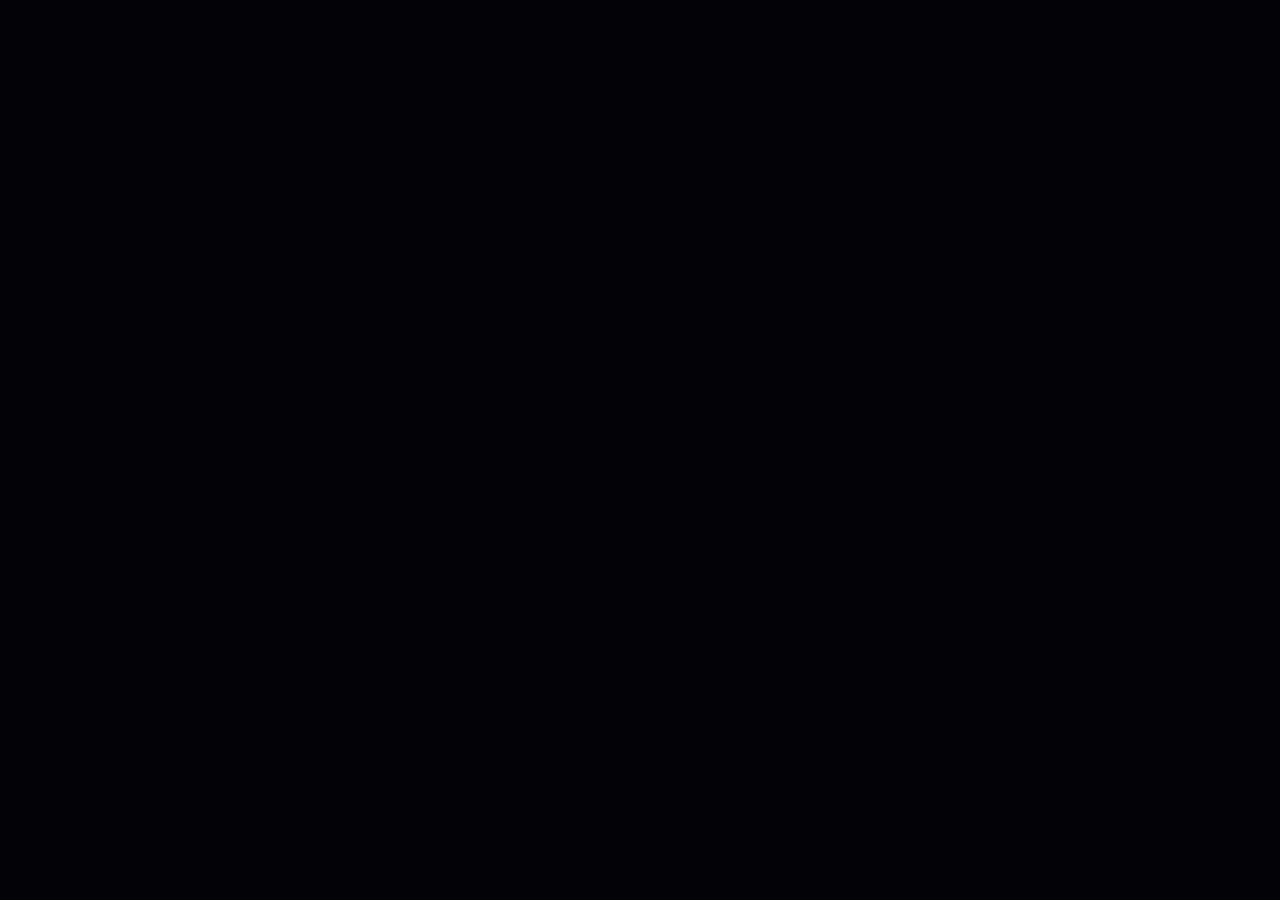
==== index.html @ 522550e1 "WIP: snapshot before data loss — 21 untracked files Assets, icons, manifest, HTML saved from local-o" ====
<!doctype html>
<html lang="en">
  <head>
    <meta charset="UTF-8" />
    <meta name="viewport" content="width=device-width, initial-scale=1.0" />

    <title>SIPA OS — Cognitive scaffolding for neurodivergent minds</title>
    <meta name="description" content="Your external brain, built for how you actually think. SIPA OS is cognitive scaffolding for neurodivergent minds — structure, focus, and emotional tools built by someone who lives it." />
    <meta name="author" content="Soul In PsyAbstract" />
    <meta name="robots" content="index, follow, max-snippet:-1, max-image-preview:large" />
    <link rel="canonical" href="https://sipa-os.space/" />
    <link
      rel="icon"
      type="image/svg+xml"
      href="data:image/svg+xml,<svg xmlns='http://www.w3.org/2000/svg' viewBox='0 0 100 100'><text y='.9em' font-size='90'>◎</text></svg>"
    />

    <meta property="og:title" content="SIPA OS — Cognitive scaffolding for neurodivergent minds" />
    <meta property="og:description" content="Your external brain, built for how you actually think. Structure, focus, and emotional tools — built from the inside of neurodivergent experience." />
    <meta property="og:type" content="website" />
    <meta property="og:url" content="https://sipa-os.space/" />
    <meta property="og:site_name" content="SIPA OS" />
    <meta property="og:image" content="https://sipaos.life/assets/uv-neon-hero-BdcRF3rr.jpg" />
    <meta property="og:image:type" content="image/jpeg" />
    <meta property="og:image:width" content="1200" />
    <meta property="og:image:height" content="630" />

    <meta name="twitter:card" content="summary_large_image" />
    <meta name="twitter:title" content="SIPA OS — Cognitive scaffolding for neurodivergent minds" />
    <meta name="twitter:description" content="Your external brain, built for how you actually think." />
    <meta name="twitter:image" content="https://sipaos.life/assets/uv-neon-hero-BdcRF3rr.jpg" />
    <meta name="twitter:site" content="@soulinpsyabstract" />

    <!-- PWA Configuration -->
    <link rel="manifest" href="/site.webmanifest" />
    <meta name="theme-color" content="#7b2fff" />
    <meta name="apple-mobile-web-app-capable" content="yes" />
    <meta name="apple-mobile-web-app-status-bar-style" content="black" />
    <meta name="apple-mobile-web-app-title" content="SIPA OS" />
    <link rel="apple-touch-icon" href="/icon/icon-192.png" />

    <!-- Fonts -->
    <link rel="preconnect" href="https://fonts.googleapis.com" />
    <link rel="preconnect" href="https://fonts.gstatic.com" crossorigin />
    <link
      href="https://fonts.googleapis.com/css2?family=Cormorant:ital,wght@0,300..700;1,300..700&family=Space+Grotesk:wght@300..700&family=JetBrains+Mono:ital,wght@0,100..800;1,100..800&display=swap"
      rel="stylesheet"
      crossorigin
    />

    <!-- Detect dark mode preference and set the class before next-themes loads. This avoids a flash of unstyled content (FOUC) when the page loads. -->
    <script>
      try {
        let theme = localStorage.getItem("theme");
        if (theme === "system" || !theme) {
          let prefersDark = window.matchMedia(
            "(prefers-color-scheme: dark)",
          ).matches;
          theme = prefersDark ? "dark" : "light";
        }
        document.documentElement.classList.add(theme);
      } catch (e) {}
    </script>

    <script type="module" crossorigin src="/assets/index-j_e8aj52.js"></script>
    <link rel="stylesheet" crossorigin href="/assets/index-CmiLnRj8.css">
  </head>
  <body>
    <div id="root"></div>
  </body>
</html>
---- assets/index-CmiLnRj8.css ----
@layer properties{@supports (((-webkit-hyphens:none)) and (not (margin-trim:inline))) or ((-moz-orient:inline) and (not (color:rgb(from red r g b)))){*,:before,:after,::backdrop{--tw-translate-x:0;--tw-translate-y:0;--tw-translate-z:0;--tw-scale-x:1;--tw-scale-y:1;--tw-scale-z:1;--tw-rotate-x:initial;--tw-rotate-y:initial;--tw-rotate-z:initial;--tw-skew-x:initial;--tw-skew-y:initial;--tw-space-y-reverse:0;--tw-space-x-reverse:0;--tw-border-style:solid;--tw-gradient-position:initial;--tw-gradient-from:#0000;--tw-gradient-via:#0000;--tw-gradient-to:#0000;--tw-gradient-stops:initial;--tw-gradient-via-stops:initial;--tw-gradient-from-position:0%;--tw-gradient-via-position:50%;--tw-gradient-to-position:100%;--tw-leading:initial;--tw-font-weight:initial;--tw-tracking:initial;--tw-ordinal:initial;--tw-slashed-zero:initial;--tw-numeric-figure:initial;--tw-numeric-spacing:initial;--tw-numeric-fraction:initial;--tw-shadow:0 0 #0000;--tw-shadow-color:initial;--tw-shadow-alpha:100%;--tw-inset-shadow:0 0 #0000;--tw-inset-shadow-color:initial;--tw-inset-shadow-alpha:100%;--tw-ring-color:initial;--tw-ring-shadow:0 0 #0000;--tw-inset-ring-color:initial;--tw-inset-ring-shadow:0 0 #0000;--tw-ring-inset:initial;--tw-ring-offset-width:0px;--tw-ring-offset-color:#fff;--tw-ring-offset-shadow:0 0 #0000;--tw-outline-style:solid;--tw-blur:initial;--tw-brightness:initial;--tw-contrast:initial;--tw-grayscale:initial;--tw-hue-rotate:initial;--tw-invert:initial;--tw-opacity:initial;--tw-saturate:initial;--tw-sepia:initial;--tw-drop-shadow:initial;--tw-drop-shadow-color:initial;--tw-drop-shadow-alpha:100%;--tw-drop-shadow-size:initial;--tw-backdrop-blur:initial;--tw-backdrop-brightness:initial;--tw-backdrop-contrast:initial;--tw-backdrop-grayscale:initial;--tw-backdrop-hue-rotate:initial;--tw-backdrop-invert:initial;--tw-backdrop-opacity:initial;--tw-backdrop-saturate:initial;--tw-backdrop-sepia:initial;--tw-duration:initial;--tw-ease:initial;--tw-content:"";--tw-animation-delay:0s;--tw-animation-direction:normal;--tw-animation-duration:initial;--tw-animation-fill-mode:none;--tw-animation-iteration-count:1;--tw-enter-blur:0;--tw-enter-opacity:1;--tw-enter-rotate:0;--tw-enter-scale:1;--tw-enter-translate-x:0;--tw-enter-translate-y:0;--tw-exit-blur:0;--tw-exit-opacity:1;--tw-exit-rotate:0;--tw-exit-scale:1;--tw-exit-translate-x:0;--tw-exit-translate-y:0}}}@layer theme{:root,:host{--font-sans:"Space Grotesk", ui-sans-serif, system-ui, sans-serif, "Apple Color Emoji", "Segoe UI Emoji", "Segoe UI Symbol", "Noto Color Emoji";--font-serif:"Cormorant", ui-serif, Georgia, Cambria, "Times New Roman", Times, serif;--font-mono:"JetBrains Mono", ui-monospace, SFMono-Regular, Menlo, Monaco, Consolas, "Liberation Mono", "Courier New", monospace;--color-red-400:oklch(70.4% .191 22.216);--color-red-500:oklch(63.7% .237 25.331);--color-yellow-400:oklch(85.2% .199 91.936);--color-yellow-500:oklch(79.5% .184 86.047);--color-green-400:oklch(79.2% .209 151.711);--color-green-500:oklch(72.3% .219 149.579);--color-green-600:oklch(62.7% .194 149.214);--color-cyan-400:oklch(78.9% .154 211.53);--color-cyan-500:oklch(71.5% .143 215.221);--color-purple-300:oklch(82.7% .119 306.383);--color-purple-400:oklch(71.4% .203 305.504);--color-purple-500:oklch(62.7% .265 303.9);--color-purple-600:oklch(55.8% .288 302.321);--color-pink-300:oklch(82.3% .12 346.018);--color-pink-400:oklch(71.8% .202 349.761);--color-pink-500:oklch(65.6% .241 354.308);--color-pink-600:oklch(59.2% .249 .584);--color-black:#000;--color-white:#fff;--spacing:.25rem;--container-xs:20rem;--container-sm:24rem;--container-md:28rem;--container-lg:32rem;--container-xl:36rem;--container-2xl:42rem;--container-3xl:48rem;--container-4xl:56rem;--container-5xl:64rem;--container-6xl:72rem;--container-7xl:80rem;--text-xs:.75rem;--text-xs--line-height:calc(1 / .75);--text-sm:.875rem;--text-sm--line-height:calc(1.25 / .875);--text-base:1rem;--text-base--line-height: 1.5 ;--text-lg:1.125rem;--text-lg--line-height:calc(1.75 / 1.125);--text-xl:1.25rem;--text-xl--line-height:calc(1.75 / 1.25);--text-2xl:1.5rem;--text-2xl--line-height:calc(2 / 1.5);--text-3xl:1.875rem;--text-3xl--line-height: 1.2 ;--text-4xl:2.25rem;--text-4xl--line-height:calc(2.5 / 2.25);--text-5xl:3rem;--text-5xl--line-height:1;--text-6xl:3.75rem;--text-6xl--line-height:1;--text-7xl:4.5rem;--text-7xl--line-height:1;--font-weight-light:300;--font-weight-normal:400;--font-weight-medium:500;--font-weight-semibold:600;--font-weight-bold:700;--tracking-tight:-.025em;--tracking-wide:.025em;--tracking-wider:.05em;--tracking-widest:.1em;--leading-tight:1.25;--leading-snug:1.375;--leading-relaxed:1.625;--radius-2xl:1rem;--radius-3xl:1.5rem;--ease-out:cubic-bezier(0, 0, .2, 1);--ease-in-out:cubic-bezier(.4, 0, .2, 1);--animate-spin:spin 1s linear infinite;--animate-ping:ping 1s cubic-bezier(0, 0, .2, 1) infinite;--animate-pulse:pulse 2s cubic-bezier(.4, 0, .6, 1) infinite;--blur-sm:8px;--blur-md:12px;--blur-lg:16px;--blur-xl:24px;--aspect-video:16 / 9;--default-transition-duration:.15s;--default-transition-timing-function:cubic-bezier(.4, 0, .2, 1);--default-font-family:"Space Grotesk", ui-sans-serif, system-ui, sans-serif, "Apple Color Emoji", "Segoe UI Emoji", "Segoe UI Symbol", "Noto Color Emoji";--default-mono-font-family:"JetBrains Mono", ui-monospace, SFMono-Regular, Menlo, Monaco, Consolas, "Liberation Mono", "Courier New", monospace;--color-background:var(--background);--color-foreground:var(--foreground);--color-border:var(--border)}}@layer base{*,:after,:before,::backdrop{box-sizing:border-box;border:0 solid;margin:0;padding:0}::file-selector-button{box-sizing:border-box;border:0 solid;margin:0;padding:0}html,:host{-webkit-text-size-adjust:100%;tab-size:4;line-height:1.5;font-family:var(--default-font-family,ui-sans-serif, system-ui, sans-serif, "Apple Color Emoji", "Segoe UI Emoji", "Segoe UI Symbol", "Noto Color Emoji");font-feature-settings:var(--default-font-feature-settings,normal);font-variation-settings:var(--default-font-variation-settings,normal);-webkit-tap-highlight-color:transparent}hr{height:0;color:inherit;border-top-width:1px}abbr:where([title]){-webkit-text-decoration:underline dotted;text-decoration:underline dotted}h1,h2,h3,h4,h5,h6{font-size:inherit;font-weight:inherit}a{color:inherit;-webkit-text-decoration:inherit;text-decoration:inherit}b,strong{font-weight:bolder}code,kbd,samp,pre{font-family:var(--default-mono-font-family,ui-monospace, SFMono-Regular, Menlo, Monaco, Consolas, "Liberation Mono", "Courier New", monospace);font-feature-settings:var(--default-mono-font-feature-settings,normal);font-variation-settings:var(--default-mono-font-variation-settings,normal);font-size:1em}small{font-size:80%}sub,sup{vertical-align:baseline;font-size:75%;line-height:0;position:relative}sub{bottom:-.25em}sup{top:-.5em}table{text-indent:0;border-color:inherit;border-collapse:collapse}:-moz-focusring{outline:auto}progress{vertical-align:baseline}summary{display:list-item}ol,ul,menu{list-style:none}img,svg,video,canvas,audio,iframe,embed,object{vertical-align:middle;display:block}img,video{max-width:100%;height:auto}button,input,select,optgroup,textarea{font:inherit;font-feature-settings:inherit;font-variation-settings:inherit;letter-spacing:inherit;color:inherit;opacity:1;background-color:#0000;border-radius:0}::file-selector-button{font:inherit;font-feature-settings:inherit;font-variation-settings:inherit;letter-spacing:inherit;color:inherit;opacity:1;background-color:#0000;border-radius:0}:where(select:is([multiple],[size])) optgroup{font-weight:bolder}:where(select:is([multiple],[size])) optgroup option{padding-inline-start:20px}::file-selector-button{margin-inline-end:4px}::placeholder{opacity:1}@supports (not ((-webkit-appearance:-apple-pay-button))) or (contain-intrinsic-size:1px){::placeholder{color:currentColor}@supports (color:color-mix(in lab,red,red)){::placeholder{color:color-mix(in oklab,currentcolor 50%,transparent)}}}textarea{resize:vertical}::-webkit-search-decoration{-webkit-appearance:none}::-webkit-date-and-time-value{min-height:1lh;text-align:inherit}::-webkit-datetime-edit{display:inline-flex}::-webkit-datetime-edit-fields-wrapper{padding:0}::-webkit-datetime-edit{padding-block:0}::-webkit-datetime-edit-year-field{padding-block:0}::-webkit-datetime-edit-month-field{padding-block:0}::-webkit-datetime-edit-day-field{padding-block:0}::-webkit-datetime-edit-hour-field{padding-block:0}::-webkit-datetime-edit-minute-field{padding-block:0}::-webkit-datetime-edit-second-field{padding-block:0}::-webkit-datetime-edit-millisecond-field{padding-block:0}::-webkit-datetime-edit-meridiem-field{padding-block:0}::-webkit-calendar-picker-indicator{line-height:1}:-moz-ui-invalid{box-shadow:none}button,input:where([type=button],[type=reset],[type=submit]){appearance:button}::file-selector-button{appearance:button}::-webkit-inner-spin-button{height:auto}::-webkit-outer-spin-button{height:auto}[hidden]:where(:not([hidden=until-found])){display:none!important}*{border-color:var(--border);outline-color:var(--ring)}@supports (color:color-mix(in lab,red,red)){*{outline-color:color-mix(in oklab,var(--ring) 50%,transparent)}}body{background-color:var(--background);color:var(--foreground);font-family:var(--mode-font-family,var(--font-sans));font-size:calc(1rem * var(--mode-font-scale,1));line-height:var(--mode-line-height,1.6);letter-spacing:var(--mode-letter-spacing,0);transition:font-size var(--mode-anim-duration,.3s) ease,line-height var(--mode-anim-duration,.3s) ease,letter-spacing var(--mode-anim-duration,.3s) ease,font-family var(--mode-anim-duration,.3s) ease}h1,h2,h3,h4,h5,h6{letter-spacing:var(--mode-letter-spacing,0);line-height:calc(var(--mode-line-height,1.6) * .85);font-family:var(--mode-font-family,var(--font-sans))}}@layer components;@layer utilities{.pointer-events-none{pointer-events:none}.collapse{visibility:collapse}.invisible{visibility:hidden}.visible{visibility:visible}.sr-only{clip-path:inset(50%);white-space:nowrap;border-width:0;width:1px;height:1px;margin:-1px;padding:0;position:absolute;overflow:hidden}.absolute{position:absolute}.fixed{position:fixed}.relative{position:relative}.static{position:static}.sticky{position:sticky}.inset-0{inset:calc(var(--spacing) * 0)}.inset-x-0{inset-inline:calc(var(--spacing) * 0)}.inset-y-0{inset-block:calc(var(--spacing) * 0)}.-top-3{top:calc(var(--spacing) * -3)}.-top-10{top:calc(var(--spacing) * -10)}.-top-12{top:calc(var(--spacing) * -12)}.top-0{top:calc(var(--spacing) * 0)}.top-0\.5{top:calc(var(--spacing) * .5)}.top-1\.5{top:calc(var(--spacing) * 1.5)}.top-1\/2{top:50%}.top-1\/3{top:33.3333%}.top-1\/4{top:25%}.top-3\.5{top:calc(var(--spacing) * 3.5)}.top-4{top:calc(var(--spacing) * 4)}.top-5{top:calc(var(--spacing) * 5)}.top-6{top:calc(var(--spacing) * 6)}.top-8{top:calc(var(--spacing) * 8)}.top-20{top:calc(var(--spacing) * 20)}.top-\[1px\]{top:1px}.top-\[50\%\]{top:50%}.top-\[60\%\]{top:60%}.top-full{top:100%}.-right-12{right:calc(var(--spacing) * -12)}.right-0{right:calc(var(--spacing) * 0)}.right-1{right:calc(var(--spacing) * 1)}.right-1\/3{right:33.3333%}.right-1\/4{right:25%}.right-2{right:calc(var(--spacing) * 2)}.right-3{right:calc(var(--spacing) * 3)}.right-4{right:calc(var(--spacing) * 4)}.right-6{right:calc(var(--spacing) * 6)}.-bottom-0\.5{bottom:calc(var(--spacing) * -.5)}.-bottom-12{bottom:calc(var(--spacing) * -12)}.bottom-0{bottom:calc(var(--spacing) * 0)}.bottom-1\/4{bottom:25%}.bottom-2{bottom:calc(var(--spacing) * 2)}.bottom-3{bottom:calc(var(--spacing) * 3)}.bottom-4{bottom:calc(var(--spacing) * 4)}.bottom-6{bottom:calc(var(--spacing) * 6)}.bottom-8{bottom:calc(var(--spacing) * 8)}.bottom-\[74px\]{bottom:74px}.-left-12{left:calc(var(--spacing) * -12)}.left-0{left:calc(var(--spacing) * 0)}.left-0\.5{left:calc(var(--spacing) * .5)}.left-1\.5{left:calc(var(--spacing) * 1.5)}.left-1\/2{left:50%}.left-1\/3{left:33.3333%}.left-1\/4{left:25%}.left-2{left:calc(var(--spacing) * 2)}.left-4{left:calc(var(--spacing) * 4)}.left-5{left:calc(var(--spacing) * 5)}.left-6{left:calc(var(--spacing) * 6)}.left-8{left:calc(var(--spacing) * 8)}.left-\[50\%\]{left:50%}.-z-10{z-index:-10}.z-0{z-index:0}.z-10{z-index:10}.z-20{z-index:20}.z-40{z-index:40}.z-50{z-index:50}.z-\[-1\]{z-index:-1}.z-\[1\]{z-index:1}.z-\[89\]{z-index:89}.z-\[90\]{z-index:90}.z-\[100\]{z-index:100}.z-\[200\]{z-index:200}.z-\[9999\]{z-index:9999}.order-1{order:1}.order-2{order:2}.container{width:100%}@media(min-width:40rem){.container{max-width:40rem}}@media(min-width:48rem){.container{max-width:48rem}}@media(min-width:64rem){.container{max-width:64rem}}@media(min-width:80rem){.container{max-width:80rem}}@media(min-width:96rem){.container{max-width:96rem}}.-mx-1{margin-inline:calc(var(--spacing) * -1)}.mx-2{margin-inline:calc(var(--spacing) * 2)}.mx-3\.5{margin-inline:calc(var(--spacing) * 3.5)}.mx-4{margin-inline:calc(var(--spacing) * 4)}.mx-auto{margin-inline:auto}.my-0\.5{margin-block:calc(var(--spacing) * .5)}.my-1{margin-block:calc(var(--spacing) * 1)}.my-4{margin-block:calc(var(--spacing) * 4)}.my-6{margin-block:calc(var(--spacing) * 6)}.-mt-4{margin-top:calc(var(--spacing) * -4)}.mt-0\.5{margin-top:calc(var(--spacing) * .5)}.mt-1{margin-top:calc(var(--spacing) * 1)}.mt-1\.5{margin-top:calc(var(--spacing) * 1.5)}.mt-2{margin-top:calc(var(--spacing) * 2)}.mt-3{margin-top:calc(var(--spacing) * 3)}.mt-4{margin-top:calc(var(--spacing) * 4)}.mt-5{margin-top:calc(var(--spacing) * 5)}.mt-6{margin-top:calc(var(--spacing) * 6)}.mt-8{margin-top:calc(var(--spacing) * 8)}.mt-10{margin-top:calc(var(--spacing) * 10)}.mt-12{margin-top:calc(var(--spacing) * 12)}.mt-14{margin-top:calc(var(--spacing) * 14)}.mt-16{margin-top:calc(var(--spacing) * 16)}.mt-24{margin-top:calc(var(--spacing) * 24)}.mt-auto{margin-top:auto}.mr-1{margin-right:calc(var(--spacing) * 1)}.mr-2{margin-right:calc(var(--spacing) * 2)}.mr-4{margin-right:calc(var(--spacing) * 4)}.mb-0{margin-bottom:calc(var(--spacing) * 0)}.mb-0\.5{margin-bottom:calc(var(--spacing) * .5)}.mb-1{margin-bottom:calc(var(--spacing) * 1)}.mb-1\.5{margin-bottom:calc(var(--spacing) * 1.5)}.mb-2{margin-bottom:calc(var(--spacing) * 2)}.mb-3{margin-bottom:calc(var(--spacing) * 3)}.mb-4{margin-bottom:calc(var(--spacing) * 4)}.mb-5{margin-bottom:calc(var(--spacing) * 5)}.mb-6{margin-bottom:calc(var(--spacing) * 6)}.mb-8{margin-bottom:calc(var(--spacing) * 8)}.mb-10{margin-bottom:calc(var(--spacing) * 10)}.mb-12{margin-bottom:calc(var(--spacing) * 12)}.mb-16{margin-bottom:calc(var(--spacing) * 16)}.-ml-4{margin-left:calc(var(--spacing) * -4)}.ml-1{margin-left:calc(var(--spacing) * 1)}.ml-1\.5{margin-left:calc(var(--spacing) * 1.5)}.ml-2{margin-left:calc(var(--spacing) * 2)}.ml-auto{margin-left:auto}.line-clamp-2{-webkit-line-clamp:2;-webkit-box-orient:vertical;display:-webkit-box;overflow:hidden}.block{display:block}.contents{display:contents}.flex{display:flex}.grid{display:grid}.hidden{display:none}.inline{display:inline}.inline-block{display:inline-block}.inline-flex{display:inline-flex}.table{display:table}.aspect-\[9\/16\]{aspect-ratio:9/16}.aspect-square{aspect-ratio:1}.aspect-video{aspect-ratio:var(--aspect-video)}.size-\(--cell-size\){width:var(--cell-size);height:var(--cell-size)}.size-4{width:calc(var(--spacing) * 4);height:calc(var(--spacing) * 4)}.size-8{width:calc(var(--spacing) * 8);height:calc(var(--spacing) * 8)}.h-\(--cell-size\){height:var(--cell-size)}.h-1{height:calc(var(--spacing) * 1)}.h-1\.5{height:calc(var(--spacing) * 1.5)}.h-2{height:calc(var(--spacing) * 2)}.h-2\.5{height:calc(var(--spacing) * 2.5)}.h-3{height:calc(var(--spacing) * 3)}.h-3\.5{height:calc(var(--spacing) * 3.5)}.h-4{height:calc(var(--spacing) * 4)}.h-4\.5{height:calc(var(--spacing) * 4.5)}.h-5{height:calc(var(--spacing) * 5)}.h-6{height:calc(var(--spacing) * 6)}.h-7{height:calc(var(--spacing) * 7)}.h-8{height:calc(var(--spacing) * 8)}.h-9{height:calc(var(--spacing) * 9)}.h-10{height:calc(var(--spacing) * 10)}.h-11{height:calc(var(--spacing) * 11)}.h-12{height:calc(var(--spacing) * 12)}.h-13{height:calc(var(--spacing) * 13)}.h-14{height:calc(var(--spacing) * 14)}.h-16{height:calc(var(--spacing) * 16)}.h-20{height:calc(var(--spacing) * 20)}.h-24{height:calc(var(--spacing) * 24)}.h-28{height:calc(var(--spacing) * 28)}.h-32{height:calc(var(--spacing) * 32)}.h-44{height:calc(var(--spacing) * 44)}.h-48{height:calc(var(--spacing) * 48)}.h-64{height:calc(var(--spacing) * 64)}.h-72{height:calc(var(--spacing) * 72)}.h-80{height:calc(var(--spacing) * 80)}.h-96{height:calc(var(--spacing) * 96)}.h-\[1px\]{height:1px}.h-\[60vh\]{height:60vh}.h-\[250px\]{height:250px}.h-\[300px\]{height:300px}.h-\[350px\]{height:350px}.h-\[380px\]{height:380px}.h-\[400px\]{height:400px}.h-\[500px\]{height:500px}.h-\[600px\]{height:600px}.h-\[calc\(100vh-4rem\)\]{height:calc(100vh - 4rem)}.h-\[var\(--radix-navigation-menu-viewport-height\)\]{height:var(--radix-navigation-menu-viewport-height)}.h-\[var\(--radix-select-trigger-height\)\]{height:var(--radix-select-trigger-height)}.h-auto{height:auto}.h-full{height:100%}.h-px{height:1px}.h-svh{height:100svh}.max-h-\(--radix-context-menu-content-available-height\){max-height:var(--radix-context-menu-content-available-height)}.max-h-\(--radix-select-content-available-height\){max-height:var(--radix-select-content-available-height)}.max-h-32{max-height:calc(var(--spacing) * 32)}.max-h-48{max-height:calc(var(--spacing) * 48)}.max-h-52{max-height:calc(var(--spacing) * 52)}.max-h-72{max-height:calc(var(--spacing) * 72)}.max-h-\[80vh\]{max-height:80vh}.max-h-\[90vh\]{max-height:90vh}.max-h-\[300px\]{max-height:300px}.max-h-\[420px\]{max-height:420px}.max-h-\[var\(--radix-dropdown-menu-content-available-height\)\]{max-height:var(--radix-dropdown-menu-content-available-height)}.min-h-0{min-height:calc(var(--spacing) * 0)}.min-h-\[60px\]{min-height:60px}.min-h-\[80vh\]{min-height:80vh}.min-h-\[160px\]{min-height:160px}.min-h-\[220px\]{min-height:220px}.min-h-\[240px\]{min-height:240px}.min-h-\[280px\]{min-height:280px}.min-h-screen{min-height:100vh}.min-h-svh{min-height:100svh}.w-\(--cell-size\){width:var(--cell-size)}.w-\(--sidebar-width\){width:var(--sidebar-width)}.w-0{width:calc(var(--spacing) * 0)}.w-1{width:calc(var(--spacing) * 1)}.w-1\.5{width:calc(var(--spacing) * 1.5)}.w-2{width:calc(var(--spacing) * 2)}.w-2\.5{width:calc(var(--spacing) * 2.5)}.w-3{width:calc(var(--spacing) * 3)}.w-3\.5{width:calc(var(--spacing) * 3.5)}.w-3\/4{width:75%}.w-4{width:calc(var(--spacing) * 4)}.w-4\.5{width:calc(var(--spacing) * 4.5)}.w-5{width:calc(var(--spacing) * 5)}.w-5\/6{width:83.3333%}.w-6{width:calc(var(--spacing) * 6)}.w-7{width:calc(var(--spacing) * 7)}.w-8{width:calc(var(--spacing) * 8)}.w-9{width:calc(var(--spacing) * 9)}.w-10{width:calc(var(--spacing) * 10)}.w-11{width:calc(var(--spacing) * 11)}.w-12{width:calc(var(--spacing) * 12)}.w-13{width:calc(var(--spacing) * 13)}.w-16{width:calc(var(--spacing) * 16)}.w-20{width:calc(var(--spacing) * 20)}.w-24{width:calc(var(--spacing) * 24)}.w-28{width:calc(var(--spacing) * 28)}.w-32{width:calc(var(--spacing) * 32)}.w-40{width:calc(var(--spacing) * 40)}.w-48{width:calc(var(--spacing) * 48)}.w-52{width:calc(var(--spacing) * 52)}.w-64{width:calc(var(--spacing) * 64)}.w-72{width:calc(var(--spacing) * 72)}.w-80{width:calc(var(--spacing) * 80)}.w-96{width:calc(var(--spacing) * 96)}.w-\[1px\]{width:1px}.w-\[60\%\]{width:60%}.w-\[100px\]{width:100px}.w-\[300px\]{width:300px}.w-\[350px\]{width:350px}.w-\[360px\]{width:360px}.w-\[400px\]{width:400px}.w-\[500px\]{width:500px}.w-\[600px\]{width:600px}.w-\[700px\]{width:700px}.w-\[800px\]{width:800px}.w-\[900px\]{width:900px}.w-auto{width:auto}.w-fit{width:fit-content}.w-full{width:100%}.w-max{width:max-content}.w-px{width:1px}.max-w-\(--skeleton-width\){max-width:var(--skeleton-width)}.max-w-2xl{max-width:var(--container-2xl)}.max-w-3xl{max-width:var(--container-3xl)}.max-w-4xl{max-width:var(--container-4xl)}.max-w-5xl{max-width:var(--container-5xl)}.max-w-6xl{max-width:var(--container-6xl)}.max-w-7xl{max-width:var(--container-7xl)}.max-w-\[80\%\]{max-width:80%}.max-w-\[90vw\]{max-width:90vw}.max-w-\[280px\]{max-width:280px}.max-w-\[320px\]{max-width:320px}.max-w-\[calc\(100vw-2rem\)\]{max-width:calc(100vw - 2rem)}.max-w-lg{max-width:var(--container-lg)}.max-w-max{max-width:max-content}.max-w-md{max-width:var(--container-md)}.max-w-sm{max-width:var(--container-sm)}.max-w-xl{max-width:var(--container-xl)}.max-w-xs{max-width:var(--container-xs)}.min-w-\(--cell-size\){min-width:var(--cell-size)}.min-w-0{min-width:calc(var(--spacing) * 0)}.min-w-5{min-width:calc(var(--spacing) * 5)}.min-w-8{min-width:calc(var(--spacing) * 8)}.min-w-9{min-width:calc(var(--spacing) * 9)}.min-w-10{min-width:calc(var(--spacing) * 10)}.min-w-\[8rem\]{min-width:8rem}.min-w-\[12rem\]{min-width:12rem}.min-w-\[var\(--radix-select-trigger-width\)\]{min-width:var(--radix-select-trigger-width)}.flex-1{flex:1}.flex-\[2\]{flex:2}.flex-shrink-0,.shrink-0{flex-shrink:0}.grow{flex-grow:1}.grow-0{flex-grow:0}.basis-full{flex-basis:100%}.caption-bottom{caption-side:bottom}.border-collapse{border-collapse:collapse}.origin-\(--radix-context-menu-content-transform-origin\){transform-origin:var(--radix-context-menu-content-transform-origin)}.origin-\(--radix-dropdown-menu-content-transform-origin\){transform-origin:var(--radix-dropdown-menu-content-transform-origin)}.origin-\(--radix-hover-card-content-transform-origin\){transform-origin:var(--radix-hover-card-content-transform-origin)}.origin-\(--radix-menubar-content-transform-origin\){transform-origin:var(--radix-menubar-content-transform-origin)}.origin-\(--radix-popover-content-transform-origin\){transform-origin:var(--radix-popover-content-transform-origin)}.origin-\(--radix-select-content-transform-origin\){transform-origin:var(--radix-select-content-transform-origin)}.origin-\(--radix-tooltip-content-transform-origin\){transform-origin:var(--radix-tooltip-content-transform-origin)}.-translate-x-1\/2{--tw-translate-x: -50% ;translate:var(--tw-translate-x) var(--tw-translate-y)}.-translate-x-px{--tw-translate-x:-1px;translate:var(--tw-translate-x) var(--tw-translate-y)}.translate-x-\[-50\%\]{--tw-translate-x:-50%;translate:var(--tw-translate-x) var(--tw-translate-y)}.translate-x-px{--tw-translate-x:1px;translate:var(--tw-translate-x) var(--tw-translate-y)}.-translate-y-1\/2{--tw-translate-y: -50% ;translate:var(--tw-translate-x) var(--tw-translate-y)}.translate-y-\[-50\%\]{--tw-translate-y:-50%;translate:var(--tw-translate-x) var(--tw-translate-y)}.scale-105{--tw-scale-x:105%;--tw-scale-y:105%;--tw-scale-z:105%;scale:var(--tw-scale-x) var(--tw-scale-y)}.-rotate-90{rotate:-90deg}.rotate-45{rotate:45deg}.rotate-90{rotate:90deg}.rotate-180{rotate:180deg}.transform{transform:var(--tw-rotate-x,) var(--tw-rotate-y,) var(--tw-rotate-z,) var(--tw-skew-x,) var(--tw-skew-y,)}.animate-caret-blink{animation:1.25s ease-out infinite caret-blink}.animate-in{animation:enter var(--tw-animation-duration,var(--tw-duration,.15s))var(--tw-ease,ease)var(--tw-animation-delay,0s)var(--tw-animation-iteration-count,1)var(--tw-animation-direction,normal)var(--tw-animation-fill-mode,none)}.animate-ping{animation:var(--animate-ping)}.animate-pulse{animation:var(--animate-pulse)}.animate-spin{animation:var(--animate-spin)}.cursor-default{cursor:default}.cursor-help{cursor:help}.cursor-pointer{cursor:pointer}.touch-none{touch-action:none}.resize-none{resize:none}.list-inside{list-style-position:inside}.list-decimal{list-style-type:decimal}.list-disc{list-style-type:disc}.list-none{list-style-type:none}.columns-2{columns:2}.break-inside-avoid{break-inside:avoid}.grid-cols-1{grid-template-columns:repeat(1,minmax(0,1fr))}.grid-cols-2{grid-template-columns:repeat(2,minmax(0,1fr))}.grid-cols-3{grid-template-columns:repeat(3,minmax(0,1fr))}.grid-cols-4{grid-template-columns:repeat(4,minmax(0,1fr))}.grid-cols-5{grid-template-columns:repeat(5,minmax(0,1fr))}.grid-cols-\[140px_1fr\]{grid-template-columns:140px 1fr}.flex-col{flex-direction:column}.flex-col-reverse{flex-direction:column-reverse}.flex-row{flex-direction:row}.flex-wrap{flex-wrap:wrap}.place-content-center{place-content:center}.items-baseline{align-items:baseline}.items-center{align-items:center}.items-end{align-items:flex-end}.items-start{align-items:flex-start}.items-stretch{align-items:stretch}.justify-around{justify-content:space-around}.justify-between{justify-content:space-between}.justify-center{justify-content:center}.justify-end{justify-content:flex-end}.justify-start{justify-content:flex-start}.gap-0\.5{gap:calc(var(--spacing) * .5)}.gap-1{gap:calc(var(--spacing) * 1)}.gap-1\.5{gap:calc(var(--spacing) * 1.5)}.gap-2{gap:calc(var(--spacing) * 2)}.gap-2\.5{gap:calc(var(--spacing) * 2.5)}.gap-3{gap:calc(var(--spacing) * 3)}.gap-4{gap:calc(var(--spacing) * 4)}.gap-5{gap:calc(var(--spacing) * 5)}.gap-6{gap:calc(var(--spacing) * 6)}.gap-8{gap:calc(var(--spacing) * 8)}.gap-10{gap:calc(var(--spacing) * 10)}.gap-12{gap:calc(var(--spacing) * 12)}.gap-px{gap:1px}:where(.space-y-1>:not(:last-child)){--tw-space-y-reverse:0;margin-block-start:calc(calc(var(--spacing) * 1) * var(--tw-space-y-reverse));margin-block-end:calc(calc(var(--spacing) * 1) * calc(1 - var(--tw-space-y-reverse)))}:where(.space-y-1\.5>:not(:last-child)){--tw-space-y-reverse:0;margin-block-start:calc(calc(var(--spacing) * 1.5) * var(--tw-space-y-reverse));margin-block-end:calc(calc(var(--spacing) * 1.5) * calc(1 - var(--tw-space-y-reverse)))}:where(.space-y-2>:not(:last-child)){--tw-space-y-reverse:0;margin-block-start:calc(calc(var(--spacing) * 2) * var(--tw-space-y-reverse));margin-block-end:calc(calc(var(--spacing) * 2) * calc(1 - var(--tw-space-y-reverse)))}:where(.space-y-2\.5>:not(:last-child)){--tw-space-y-reverse:0;margin-block-start:calc(calc(var(--spacing) * 2.5) * var(--tw-space-y-reverse));margin-block-end:calc(calc(var(--spacing) * 2.5) * calc(1 - var(--tw-space-y-reverse)))}:where(.space-y-3>:not(:last-child)){--tw-space-y-reverse:0;margin-block-start:calc(calc(var(--spacing) * 3) * var(--tw-space-y-reverse));margin-block-end:calc(calc(var(--spacing) * 3) * calc(1 - var(--tw-space-y-reverse)))}:where(.space-y-4>:not(:last-child)){--tw-space-y-reverse:0;margin-block-start:calc(calc(var(--spacing) * 4) * var(--tw-space-y-reverse));margin-block-end:calc(calc(var(--spacing) * 4) * calc(1 - var(--tw-space-y-reverse)))}:where(.space-y-5>:not(:last-child)){--tw-space-y-reverse:0;margin-block-start:calc(calc(var(--spacing) * 5) * var(--tw-space-y-reverse));margin-block-end:calc(calc(var(--spacing) * 5) * calc(1 - var(--tw-space-y-reverse)))}:where(.space-y-6>:not(:last-child)){--tw-space-y-reverse:0;margin-block-start:calc(calc(var(--spacing) * 6) * var(--tw-space-y-reverse));margin-block-end:calc(calc(var(--spacing) * 6) * calc(1 - var(--tw-space-y-reverse)))}:where(.space-y-8>:not(:last-child)){--tw-space-y-reverse:0;margin-block-start:calc(calc(var(--spacing) * 8) * var(--tw-space-y-reverse));margin-block-end:calc(calc(var(--spacing) * 8) * calc(1 - var(--tw-space-y-reverse)))}:where(.space-y-10>:not(:last-child)){--tw-space-y-reverse:0;margin-block-start:calc(calc(var(--spacing) * 10) * var(--tw-space-y-reverse));margin-block-end:calc(calc(var(--spacing) * 10) * calc(1 - var(--tw-space-y-reverse)))}:where(.space-y-16>:not(:last-child)){--tw-space-y-reverse:0;margin-block-start:calc(calc(var(--spacing) * 16) * var(--tw-space-y-reverse));margin-block-end:calc(calc(var(--spacing) * 16) * calc(1 - var(--tw-space-y-reverse)))}.gap-x-6{column-gap:calc(var(--spacing) * 6)}.gap-x-8{column-gap:calc(var(--spacing) * 8)}:where(.space-x-1>:not(:last-child)){--tw-space-x-reverse:0;margin-inline-start:calc(calc(var(--spacing) * 1) * var(--tw-space-x-reverse));margin-inline-end:calc(calc(var(--spacing) * 1) * calc(1 - var(--tw-space-x-reverse)))}.gap-y-2{row-gap:calc(var(--spacing) * 2)}.self-start{align-self:flex-start}.truncate{text-overflow:ellipsis;white-space:nowrap;overflow:hidden}.overflow-auto{overflow:auto}.overflow-hidden{overflow:hidden}.overflow-x-auto{overflow-x:auto}.overflow-x-hidden{overflow-x:hidden}.overflow-y-auto{overflow-y:auto}.rounded{border-radius:.25rem}.rounded-2xl{border-radius:var(--radius-2xl)}.rounded-3xl{border-radius:var(--radius-3xl)}.rounded-\[2px\]{border-radius:2px}.rounded-\[inherit\]{border-radius:inherit}.rounded-full{border-radius:3.40282e38px}.rounded-lg{border-radius:var(--radius)}.rounded-md{border-radius:calc(var(--radius) - 2px)}.rounded-none{border-radius:0}.rounded-sm{border-radius:calc(var(--radius) - 4px)}.rounded-xl{border-radius:calc(var(--radius) + 4px)}.rounded-t-\[10px\]{border-top-left-radius:10px;border-top-right-radius:10px}.rounded-l-md{border-top-left-radius:calc(var(--radius) - 2px);border-bottom-left-radius:calc(var(--radius) - 2px)}.rounded-tl-sm{border-top-left-radius:calc(var(--radius) - 4px)}.rounded-r-md{border-top-right-radius:calc(var(--radius) - 2px);border-bottom-right-radius:calc(var(--radius) - 2px)}.rounded-tr-sm{border-top-right-radius:calc(var(--radius) - 4px)}.border{border-style:var(--tw-border-style);border-width:1px}.border-2{border-style:var(--tw-border-style);border-width:2px}.border-\[1\.5px\]{border-style:var(--tw-border-style);border-width:1.5px}.border-y{border-block-style:var(--tw-border-style);border-block-width:1px}.border-t{border-top-style:var(--tw-border-style);border-top-width:1px}.border-r{border-right-style:var(--tw-border-style);border-right-width:1px}.border-b{border-bottom-style:var(--tw-border-style);border-bottom-width:1px}.border-l{border-left-style:var(--tw-border-style);border-left-width:1px}.border-l-2{border-left-style:var(--tw-border-style);border-left-width:2px}.border-dashed{--tw-border-style:dashed;border-style:dashed}.border-\(--color-border\){border-color:var(--color-border)}.border-\[\#00f5ff\]\/15{border-color:#00f5ff26}.border-\[\#00f5ff\]\/20{border-color:#00f5ff33}.border-\[\#00f5ff\]\/25{border-color:#00f5ff40}.border-\[\#00f5ff\]\/30{border-color:#00f5ff4d}.border-\[\#00f5ff\]\/40{border-color:#00f5ff66}.border-\[\#4ade80\]\/15{border-color:#4ade8026}.border-\[\#4ade80\]\/20{border-color:#4ade8033}.border-\[\#7b2fff\]{border-color:#7b2fff}.border-\[\#7b2fff\]\/10{border-color:#7b2fff1a}.border-\[\#7b2fff\]\/15{border-color:#7b2fff26}.border-\[\#7b2fff\]\/20{border-color:#7b2fff33}.border-\[\#7b2fff\]\/25{border-color:#7b2fff40}.border-\[\#7b2fff\]\/30{border-color:#7b2fff4d}.border-\[\#7b2fff\]\/40{border-color:#7b2fff66}.border-\[\#7b2fff\]\/50{border-color:#7b2fff80}.border-\[\#22c55e\]\/20{border-color:#22c55e33}.border-\[\#22c55e\]\/40{border-color:#22c55e66}.border-\[\#28c840\]\/30{border-color:#28c8404d}.border-\[\#34d399\]\/30{border-color:#34d3994d}.border-\[\#0078d4\]\/20{border-color:#0078d433}.border-\[\#0078d4\]\/40{border-color:#0078d466}.border-\[\#E1306C\]\/20{border-color:#e1306c33}.border-\[\#FF3621\]\/15{border-color:#ff362126}.border-\[\#FF3621\]\/25{border-color:#ff362140}.border-\[\#FF3621\]\/30{border-color:#ff36214d}.border-\[\#c084fc\]\/15{border-color:#c084fc26}.border-\[\#c084fc\]\/20{border-color:#c084fc33}.border-\[\#c084fc\]\/25{border-color:#c084fc40}.border-\[\#c084fc\]\/30{border-color:#c084fc4d}.border-\[\#c084fc\]\/40{border-color:#c084fc66}.border-\[\#c084fc\]\/60{border-color:#c084fc99}.border-\[\#f59e0b\]\/20{border-color:#f59e0b33}.border-\[\#f472b6\]\/15{border-color:#f472b626}.border-\[\#f472b6\]\/20{border-color:#f472b633}.border-\[\#f472b6\]\/25{border-color:#f472b640}.border-\[\#f472b6\]\/30{border-color:#f472b64d}.border-\[\#f472b6\]\/40{border-color:#f472b666}.border-\[\#facc15\]\/20{border-color:#facc1533}.border-\[\#facc15\]\/30{border-color:#facc154d}.border-\[\#fbbf24\]\/30{border-color:#fbbf244d}.border-\[\#ff6154\]\/25{border-color:#ff615440}.border-\[\#ff6154\]\/30{border-color:#ff61544d}.border-border\/50{border-color:var(--border)}@supports (color:color-mix(in lab,red,red)){.border-border\/50{border-color:color-mix(in oklab,var(--border) 50%,transparent)}}.border-current{border-color:currentColor}.border-cyan-500\/30{border-color:#00b7d74d}@supports (color:color-mix(in lab,red,red)){.border-cyan-500\/30{border-color:color-mix(in oklab,var(--color-cyan-500) 30%,transparent)}}.border-destructive\/50{border-color:var(--destructive)}@supports (color:color-mix(in lab,red,red)){.border-destructive\/50{border-color:color-mix(in oklab,var(--destructive) 50%,transparent)}}.border-green-500\/30{border-color:#00c7584d}@supports (color:color-mix(in lab,red,red)){.border-green-500\/30{border-color:color-mix(in oklab,var(--color-green-500) 30%,transparent)}}.border-input{border-color:var(--input)}.border-pink-500\/30{border-color:#f6339a4d}@supports (color:color-mix(in lab,red,red)){.border-pink-500\/30{border-color:color-mix(in oklab,var(--color-pink-500) 30%,transparent)}}.border-primary,.border-primary\/50{border-color:var(--primary)}@supports (color:color-mix(in lab,red,red)){.border-primary\/50{border-color:color-mix(in oklab,var(--primary) 50%,transparent)}}.border-purple-500\/30{border-color:#ac4bff4d}@supports (color:color-mix(in lab,red,red)){.border-purple-500\/30{border-color:color-mix(in oklab,var(--color-purple-500) 30%,transparent)}}.border-red-500\/20{border-color:#fb2c3633}@supports (color:color-mix(in lab,red,red)){.border-red-500\/20{border-color:color-mix(in oklab,var(--color-red-500) 20%,transparent)}}.border-red-500\/30{border-color:#fb2c364d}@supports (color:color-mix(in lab,red,red)){.border-red-500\/30{border-color:color-mix(in oklab,var(--color-red-500) 30%,transparent)}}.border-sidebar-border{border-color:var(--sidebar-border)}.border-transparent{border-color:#0000}.border-white\/5{border-color:#ffffff0d}@supports (color:color-mix(in lab,red,red)){.border-white\/5{border-color:color-mix(in oklab,var(--color-white) 5%,transparent)}}.border-white\/6{border-color:#ffffff0f}@supports (color:color-mix(in lab,red,red)){.border-white\/6{border-color:color-mix(in oklab,var(--color-white) 6%,transparent)}}.border-white\/8{border-color:#ffffff14}@supports (color:color-mix(in lab,red,red)){.border-white\/8{border-color:color-mix(in oklab,var(--color-white) 8%,transparent)}}.border-white\/10{border-color:#ffffff1a}@supports (color:color-mix(in lab,red,red)){.border-white\/10{border-color:color-mix(in oklab,var(--color-white) 10%,transparent)}}.border-white\/15{border-color:#ffffff26}@supports (color:color-mix(in lab,red,red)){.border-white\/15{border-color:color-mix(in oklab,var(--color-white) 15%,transparent)}}.border-t-transparent{border-top-color:#0000}.border-l-transparent{border-left-color:#0000}.bg-\(--color-bg\){background-color:var(--color-bg)}.bg-\[\#0a0a0a\]{background-color:#0a0a0a}.bg-\[\#0a0812\]{background-color:#0a0812}.bg-\[\#0d0a15\]{background-color:#0d0a15}.bg-\[\#0d0a15\]\/50{background-color:#0d0a1580}.bg-\[\#0d0a15\]\/60{background-color:#0d0a1599}.bg-\[\#0d0a15\]\/70{background-color:#0d0a15b3}.bg-\[\#0d0a15\]\/80{background-color:#0d0a15cc}.bg-\[\#0d0a15\]\/85{background-color:#0d0a15d9}.bg-\[\#0d0a15\]\/95{background-color:#0d0a15f2}.bg-\[\#0d0a15\]\/98{background-color:#0d0a15fa}.bg-\[\#00f5ff\]{background-color:#00f5ff}.bg-\[\#00f5ff\]\/4{background-color:#00f5ff0a}.bg-\[\#00f5ff\]\/5{background-color:#00f5ff0d}.bg-\[\#00f5ff\]\/6{background-color:#00f5ff0f}.bg-\[\#00f5ff\]\/8{background-color:#00f5ff14}.bg-\[\#00f5ff\]\/10{background-color:#00f5ff1a}.bg-\[\#00f5ff\]\/20{background-color:#00f5ff33}.bg-\[\#00f5ff\]\/60{background-color:#00f5ff99}.bg-\[\#1a1025\]{background-color:#1a1025}.bg-\[\#1a1025\]\/40{background-color:#1a102566}.bg-\[\#1a1025\]\/50{background-color:#1a102580}.bg-\[\#1a1025\]\/60{background-color:#1a102599}.bg-\[\#1a1025\]\/70{background-color:#1a1025b3}.bg-\[\#1a1025\]\/80{background-color:#1a1025cc}.bg-\[\#3a2060\]{background-color:#3a2060}.bg-\[\#3b82f6\]\/60{background-color:#3b82f699}.bg-\[\#4ade80\]{background-color:#4ade80}.bg-\[\#4ade80\]\/5{background-color:#4ade800d}.bg-\[\#7b2fff\]{background-color:#7b2fff}.bg-\[\#7b2fff\]\/5{background-color:#7b2fff0d}.bg-\[\#7b2fff\]\/6{background-color:#7b2fff0f}.bg-\[\#7b2fff\]\/8{background-color:#7b2fff14}.bg-\[\#7b2fff\]\/10{background-color:#7b2fff1a}.bg-\[\#7b2fff\]\/12{background-color:#7b2fff1f}.bg-\[\#7b2fff\]\/15{background-color:#7b2fff26}.bg-\[\#7b2fff\]\/20{background-color:#7b2fff33}.bg-\[\#10b981\]\/60{background-color:#10b98199}.bg-\[\#22c55e\]\/8{background-color:#22c55e14}.bg-\[\#22c55e\]\/10{background-color:#22c55e1a}.bg-\[\#22c55e\]\/15{background-color:#22c55e26}.bg-\[\#28c840\]{background-color:#28c840}.bg-\[\#28c840\]\/10{background-color:#28c8401a}.bg-\[\#34d399\]\/15{background-color:#34d39926}.bg-\[\#0078d4\]{background-color:#0078d4}.bg-\[\#0078d4\]\/10{background-color:#0078d41a}.bg-\[\#100d1e\]{background-color:#100d1e}.bg-\[\#100d1e\]\/40{background-color:#100d1e66}.bg-\[\#100d1e\]\/50{background-color:#100d1e80}.bg-\[\#100d1e\]\/60{background-color:#100d1e99}.bg-\[\#100d1e\]\/80{background-color:#100d1ecc}.bg-\[\#110d1f\]{background-color:#110d1f}.bg-\[\#150d22\]{background-color:#150d22}.bg-\[\#FF3621\]{background-color:#ff3621}.bg-\[\#FF3621\]\/5{background-color:#ff36210d}.bg-\[\#FF3621\]\/8{background-color:#ff362114}.bg-\[\#FF3621\]\/15{background-color:#ff362126}.bg-\[\#c084fc\]{background-color:#c084fc}.bg-\[\#c084fc\]\/5{background-color:#c084fc0d}.bg-\[\#c084fc\]\/10{background-color:#c084fc1a}.bg-\[\#f59e0b\]\/8{background-color:#f59e0b14}.bg-\[\#f59e0b\]\/15{background-color:#f59e0b26}.bg-\[\#f472b6\]{background-color:#f472b6}.bg-\[\#f472b6\]\/3{background-color:#f472b608}.bg-\[\#f472b6\]\/4{background-color:#f472b60a}.bg-\[\#f472b6\]\/5{background-color:#f472b60d}.bg-\[\#f472b6\]\/6{background-color:#f472b60f}.bg-\[\#f472b6\]\/8{background-color:#f472b614}.bg-\[\#f472b6\]\/10{background-color:#f472b61a}.bg-\[\#f472b6\]\/15{background-color:#f472b626}.bg-\[\#facc15\]\/5{background-color:#facc150d}.bg-\[\#febc2e\]{background-color:#febc2e}.bg-\[\#ff5f57\]{background-color:#ff5f57}.bg-\[\#ff6154\]{background-color:#ff6154}.bg-\[\#ff6154\]\/5{background-color:#ff61540d}.bg-\[\#ff6154\]\/8{background-color:#ff615414}.bg-\[\#ff6154\]\/15{background-color:#ff615426}.bg-\[\#ff6154\]\/20{background-color:#ff615433}.bg-accent{background-color:var(--accent)}.bg-background{background-color:var(--background)}.bg-black{background-color:var(--color-black)}.bg-black\/20{background-color:#0003}@supports (color:color-mix(in lab,red,red)){.bg-black\/20{background-color:color-mix(in oklab,var(--color-black) 20%,transparent)}}.bg-black\/30{background-color:#0000004d}@supports (color:color-mix(in lab,red,red)){.bg-black\/30{background-color:color-mix(in oklab,var(--color-black) 30%,transparent)}}.bg-black\/40{background-color:#0006}@supports (color:color-mix(in lab,red,red)){.bg-black\/40{background-color:color-mix(in oklab,var(--color-black) 40%,transparent)}}.bg-black\/60{background-color:#0009}@supports (color:color-mix(in lab,red,red)){.bg-black\/60{background-color:color-mix(in oklab,var(--color-black) 60%,transparent)}}.bg-black\/70{background-color:#000000b3}@supports (color:color-mix(in lab,red,red)){.bg-black\/70{background-color:color-mix(in oklab,var(--color-black) 70%,transparent)}}.bg-black\/80{background-color:#000c}@supports (color:color-mix(in lab,red,red)){.bg-black\/80{background-color:color-mix(in oklab,var(--color-black) 80%,transparent)}}.bg-black\/95{background-color:#000000f2}@supports (color:color-mix(in lab,red,red)){.bg-black\/95{background-color:color-mix(in oklab,var(--color-black) 95%,transparent)}}.bg-border{background-color:var(--border)}.bg-card{background-color:var(--card)}.bg-cyan-500\/5{background-color:#00b7d70d}@supports (color:color-mix(in lab,red,red)){.bg-cyan-500\/5{background-color:color-mix(in oklab,var(--color-cyan-500) 5%,transparent)}}.bg-destructive{background-color:var(--destructive)}.bg-foreground{background-color:var(--foreground)}.bg-green-500\/60{background-color:#00c75899}@supports (color:color-mix(in lab,red,red)){.bg-green-500\/60{background-color:color-mix(in oklab,var(--color-green-500) 60%,transparent)}}.bg-green-500\/70{background-color:#00c758b3}@supports (color:color-mix(in lab,red,red)){.bg-green-500\/70{background-color:color-mix(in oklab,var(--color-green-500) 70%,transparent)}}.bg-green-600\/20{background-color:#00a54433}@supports (color:color-mix(in lab,red,red)){.bg-green-600\/20{background-color:color-mix(in oklab,var(--color-green-600) 20%,transparent)}}.bg-muted,.bg-muted\/50{background-color:var(--muted)}@supports (color:color-mix(in lab,red,red)){.bg-muted\/50{background-color:color-mix(in oklab,var(--muted) 50%,transparent)}}.bg-pink-500\/5{background-color:#f6339a0d}@supports (color:color-mix(in lab,red,red)){.bg-pink-500\/5{background-color:color-mix(in oklab,var(--color-pink-500) 5%,transparent)}}.bg-pink-600\/20{background-color:#e3007633}@supports (color:color-mix(in lab,red,red)){.bg-pink-600\/20{background-color:color-mix(in oklab,var(--color-pink-600) 20%,transparent)}}.bg-popover{background-color:var(--popover)}.bg-primary,.bg-primary\/10{background-color:var(--primary)}@supports (color:color-mix(in lab,red,red)){.bg-primary\/10{background-color:color-mix(in oklab,var(--primary) 10%,transparent)}}.bg-primary\/20{background-color:var(--primary)}@supports (color:color-mix(in lab,red,red)){.bg-primary\/20{background-color:color-mix(in oklab,var(--primary) 20%,transparent)}}.bg-purple-500\/5{background-color:#ac4bff0d}@supports (color:color-mix(in lab,red,red)){.bg-purple-500\/5{background-color:color-mix(in oklab,var(--color-purple-500) 5%,transparent)}}.bg-purple-600\/20{background-color:#9810fa33}@supports (color:color-mix(in lab,red,red)){.bg-purple-600\/20{background-color:color-mix(in oklab,var(--color-purple-600) 20%,transparent)}}.bg-red-500\/5{background-color:#fb2c360d}@supports (color:color-mix(in lab,red,red)){.bg-red-500\/5{background-color:color-mix(in oklab,var(--color-red-500) 5%,transparent)}}.bg-red-500\/20{background-color:#fb2c3633}@supports (color:color-mix(in lab,red,red)){.bg-red-500\/20{background-color:color-mix(in oklab,var(--color-red-500) 20%,transparent)}}.bg-red-500\/60{background-color:#fb2c3699}@supports (color:color-mix(in lab,red,red)){.bg-red-500\/60{background-color:color-mix(in oklab,var(--color-red-500) 60%,transparent)}}.bg-red-500\/70{background-color:#fb2c36b3}@supports (color:color-mix(in lab,red,red)){.bg-red-500\/70{background-color:color-mix(in oklab,var(--color-red-500) 70%,transparent)}}.bg-secondary{background-color:var(--secondary)}.bg-sidebar{background-color:var(--sidebar)}.bg-sidebar-border{background-color:var(--sidebar-border)}.bg-transparent{background-color:#0000}.bg-white{background-color:var(--color-white)}.bg-white\/2{background-color:#ffffff05}@supports (color:color-mix(in lab,red,red)){.bg-white\/2{background-color:color-mix(in oklab,var(--color-white) 2%,transparent)}}.bg-white\/3{background-color:#ffffff08}@supports (color:color-mix(in lab,red,red)){.bg-white\/3{background-color:color-mix(in oklab,var(--color-white) 3%,transparent)}}.bg-white\/5{background-color:#ffffff0d}@supports (color:color-mix(in lab,red,red)){.bg-white\/5{background-color:color-mix(in oklab,var(--color-white) 5%,transparent)}}.bg-white\/10{background-color:#ffffff1a}@supports (color:color-mix(in lab,red,red)){.bg-white\/10{background-color:color-mix(in oklab,var(--color-white) 10%,transparent)}}.bg-white\/20{background-color:#fff3}@supports (color:color-mix(in lab,red,red)){.bg-white\/20{background-color:color-mix(in oklab,var(--color-white) 20%,transparent)}}.bg-white\/\[0\.02\]{background-color:#ffffff05}@supports (color:color-mix(in lab,red,red)){.bg-white\/\[0\.02\]{background-color:color-mix(in oklab,var(--color-white) 2%,transparent)}}.bg-yellow-500\/70{background-color:#edb200b3}@supports (color:color-mix(in lab,red,red)){.bg-yellow-500\/70{background-color:color-mix(in oklab,var(--color-yellow-500) 70%,transparent)}}.bg-gradient-to-b{--tw-gradient-position:to bottom in oklab;background-image:linear-gradient(var(--tw-gradient-stops))}.bg-gradient-to-br{--tw-gradient-position:to bottom right in oklab;background-image:linear-gradient(var(--tw-gradient-stops))}.bg-gradient-to-r{--tw-gradient-position:to right in oklab;background-image:linear-gradient(var(--tw-gradient-stops))}.bg-gradient-to-t{--tw-gradient-position:to top in oklab;background-image:linear-gradient(var(--tw-gradient-stops))}.from-\[\#0d0a15\]\/30{--tw-gradient-from:oklab(15.4749% .0103143 -.02108/.3);--tw-gradient-stops:var(--tw-gradient-via-stops,var(--tw-gradient-position), var(--tw-gradient-from) var(--tw-gradient-from-position), var(--tw-gradient-to) var(--tw-gradient-to-position))}.from-\[\#00f5ff\]{--tw-gradient-from:#00f5ff;--tw-gradient-stops:var(--tw-gradient-via-stops,var(--tw-gradient-position), var(--tw-gradient-from) var(--tw-gradient-from-position), var(--tw-gradient-to) var(--tw-gradient-to-position))}.from-\[\#00f5ff\]\/20{--tw-gradient-from:oklab(88.1827% -.140805 -.0514677/.2);--tw-gradient-stops:var(--tw-gradient-via-stops,var(--tw-gradient-position), var(--tw-gradient-from) var(--tw-gradient-from-position), var(--tw-gradient-to) var(--tw-gradient-to-position))}.from-\[\#00f5ff\]\/30{--tw-gradient-from:oklab(88.1827% -.140805 -.0514677/.3);--tw-gradient-stops:var(--tw-gradient-via-stops,var(--tw-gradient-position), var(--tw-gradient-from) var(--tw-gradient-from-position), var(--tw-gradient-to) var(--tw-gradient-to-position))}.from-\[\#1a1025\]{--tw-gradient-from:#1a1025;--tw-gradient-stops:var(--tw-gradient-via-stops,var(--tw-gradient-position), var(--tw-gradient-from) var(--tw-gradient-from-position), var(--tw-gradient-to) var(--tw-gradient-to-position))}.from-\[\#7b2fff\]{--tw-gradient-from:#7b2fff;--tw-gradient-stops:var(--tw-gradient-via-stops,var(--tw-gradient-position), var(--tw-gradient-from) var(--tw-gradient-from-position), var(--tw-gradient-to) var(--tw-gradient-to-position))}.from-\[\#7b2fff\]\/5{--tw-gradient-from:oklab(54.6399% .0965259 -.25622/.05);--tw-gradient-stops:var(--tw-gradient-via-stops,var(--tw-gradient-position), var(--tw-gradient-from) var(--tw-gradient-from-position), var(--tw-gradient-to) var(--tw-gradient-to-position))}.from-\[\#7b2fff\]\/10{--tw-gradient-from:oklab(54.6399% .0965259 -.25622/.1);--tw-gradient-stops:var(--tw-gradient-via-stops,var(--tw-gradient-position), var(--tw-gradient-from) var(--tw-gradient-from-position), var(--tw-gradient-to) var(--tw-gradient-to-position))}.from-\[\#7b2fff\]\/15{--tw-gradient-from:oklab(54.6399% .0965259 -.25622/.15);--tw-gradient-stops:var(--tw-gradient-via-stops,var(--tw-gradient-position), var(--tw-gradient-from) var(--tw-gradient-from-position), var(--tw-gradient-to) var(--tw-gradient-to-position))}.from-\[\#7b2fff\]\/30{--tw-gradient-from:oklab(54.6399% .0965259 -.25622/.3);--tw-gradient-stops:var(--tw-gradient-via-stops,var(--tw-gradient-position), var(--tw-gradient-from) var(--tw-gradient-from-position), var(--tw-gradient-to) var(--tw-gradient-to-position))}.from-\[\#c084fc\]{--tw-gradient-from:#c084fc;--tw-gradient-stops:var(--tw-gradient-via-stops,var(--tw-gradient-position), var(--tw-gradient-from) var(--tw-gradient-from-position), var(--tw-gradient-to) var(--tw-gradient-to-position))}.from-\[\#f472b6\]{--tw-gradient-from:#f472b6;--tw-gradient-stops:var(--tw-gradient-via-stops,var(--tw-gradient-position), var(--tw-gradient-from) var(--tw-gradient-from-position), var(--tw-gradient-to) var(--tw-gradient-to-position))}.from-\[\#f472b6\]\/12{--tw-gradient-from:oklab(72.5266% .172437 -.0311482/.12);--tw-gradient-stops:var(--tw-gradient-via-stops,var(--tw-gradient-position), var(--tw-gradient-from) var(--tw-gradient-from-position), var(--tw-gradient-to) var(--tw-gradient-to-position))}.from-\[\#f472b6\]\/20{--tw-gradient-from:oklab(72.5266% .172437 -.0311482/.2);--tw-gradient-stops:var(--tw-gradient-via-stops,var(--tw-gradient-position), var(--tw-gradient-from) var(--tw-gradient-from-position), var(--tw-gradient-to) var(--tw-gradient-to-position))}.from-\[\#f472b6\]\/30{--tw-gradient-from:oklab(72.5266% .172437 -.0311482/.3);--tw-gradient-stops:var(--tw-gradient-via-stops,var(--tw-gradient-position), var(--tw-gradient-from) var(--tw-gradient-from-position), var(--tw-gradient-to) var(--tw-gradient-to-position))}.from-\[\#facc15\]\/40{--tw-gradient-from:oklab(86.056% -.00584719 .173016/.4);--tw-gradient-stops:var(--tw-gradient-via-stops,var(--tw-gradient-position), var(--tw-gradient-from) var(--tw-gradient-from-position), var(--tw-gradient-to) var(--tw-gradient-to-position))}.from-\[\#ff6154\]{--tw-gradient-from:#ff6154;--tw-gradient-stops:var(--tw-gradient-via-stops,var(--tw-gradient-position), var(--tw-gradient-from) var(--tw-gradient-from-position), var(--tw-gradient-to) var(--tw-gradient-to-position))}.from-pink-400{--tw-gradient-from:var(--color-pink-400);--tw-gradient-stops:var(--tw-gradient-via-stops,var(--tw-gradient-position), var(--tw-gradient-from) var(--tw-gradient-from-position), var(--tw-gradient-to) var(--tw-gradient-to-position))}.from-purple-400{--tw-gradient-from:var(--color-purple-400);--tw-gradient-stops:var(--tw-gradient-via-stops,var(--tw-gradient-position), var(--tw-gradient-from) var(--tw-gradient-from-position), var(--tw-gradient-to) var(--tw-gradient-to-position))}.from-transparent{--tw-gradient-from:transparent;--tw-gradient-stops:var(--tw-gradient-via-stops,var(--tw-gradient-position), var(--tw-gradient-from) var(--tw-gradient-from-position), var(--tw-gradient-to) var(--tw-gradient-to-position))}.from-white\/10{--tw-gradient-from:#ffffff1a}@supports (color:color-mix(in lab,red,red)){.from-white\/10{--tw-gradient-from:color-mix(in oklab, var(--color-white) 10%, transparent)}}.from-white\/10{--tw-gradient-stops:var(--tw-gradient-via-stops,var(--tw-gradient-position), var(--tw-gradient-from) var(--tw-gradient-from-position), var(--tw-gradient-to) var(--tw-gradient-to-position))}.via-\[\#0d0a15\]\/50{--tw-gradient-via:oklab(15.4749% .0103143 -.02108/.5);--tw-gradient-via-stops:var(--tw-gradient-position), var(--tw-gradient-from) var(--tw-gradient-from-position), var(--tw-gradient-via) var(--tw-gradient-via-position), var(--tw-gradient-to) var(--tw-gradient-to-position);--tw-gradient-stops:var(--tw-gradient-via-stops)}.via-\[\#0d0a15\]\/60{--tw-gradient-via:oklab(15.4749% .0103143 -.02108/.6);--tw-gradient-via-stops:var(--tw-gradient-position), var(--tw-gradient-from) var(--tw-gradient-from-position), var(--tw-gradient-via) var(--tw-gradient-via-position), var(--tw-gradient-to) var(--tw-gradient-to-position);--tw-gradient-stops:var(--tw-gradient-via-stops)}.via-\[\#00f5ff\]{--tw-gradient-via:#00f5ff;--tw-gradient-via-stops:var(--tw-gradient-position), var(--tw-gradient-from) var(--tw-gradient-from-position), var(--tw-gradient-via) var(--tw-gradient-via-position), var(--tw-gradient-to) var(--tw-gradient-to-position);--tw-gradient-stops:var(--tw-gradient-via-stops)}.via-\[\#7b2fff\]{--tw-gradient-via:#7b2fff;--tw-gradient-via-stops:var(--tw-gradient-position), var(--tw-gradient-from) var(--tw-gradient-from-position), var(--tw-gradient-via) var(--tw-gradient-via-position), var(--tw-gradient-to) var(--tw-gradient-to-position);--tw-gradient-stops:var(--tw-gradient-via-stops)}.via-\[\#7b2fff\]\/5{--tw-gradient-via:oklab(54.6399% .0965259 -.25622/.05);--tw-gradient-via-stops:var(--tw-gradient-position), var(--tw-gradient-from) var(--tw-gradient-from-position), var(--tw-gradient-via) var(--tw-gradient-via-position), var(--tw-gradient-to) var(--tw-gradient-to-position);--tw-gradient-stops:var(--tw-gradient-via-stops)}.via-\[\#7b2fff\]\/40{--tw-gradient-via:oklab(54.6399% .0965259 -.25622/.4);--tw-gradient-via-stops:var(--tw-gradient-position), var(--tw-gradient-from) var(--tw-gradient-from-position), var(--tw-gradient-via) var(--tw-gradient-via-position), var(--tw-gradient-to) var(--tw-gradient-to-position);--tw-gradient-stops:var(--tw-gradient-via-stops)}.via-\[\#7b2fff\]\/60{--tw-gradient-via:oklab(54.6399% .0965259 -.25622/.6);--tw-gradient-via-stops:var(--tw-gradient-position), var(--tw-gradient-from) var(--tw-gradient-from-position), var(--tw-gradient-via) var(--tw-gradient-via-position), var(--tw-gradient-to) var(--tw-gradient-to-position);--tw-gradient-stops:var(--tw-gradient-via-stops)}.via-\[\#c084fc\]{--tw-gradient-via:#c084fc;--tw-gradient-via-stops:var(--tw-gradient-position), var(--tw-gradient-from) var(--tw-gradient-from-position), var(--tw-gradient-via) var(--tw-gradient-via-position), var(--tw-gradient-to) var(--tw-gradient-to-position);--tw-gradient-stops:var(--tw-gradient-via-stops)}.via-\[\#c084fc\]\/30{--tw-gradient-via:oklab(72.1685% .102613 -.143838/.3);--tw-gradient-via-stops:var(--tw-gradient-position), var(--tw-gradient-from) var(--tw-gradient-from-position), var(--tw-gradient-via) var(--tw-gradient-via-position), var(--tw-gradient-to) var(--tw-gradient-to-position);--tw-gradient-stops:var(--tw-gradient-via-stops)}.via-\[\#f472b6\]\/30{--tw-gradient-via:oklab(72.5266% .172437 -.0311482/.3);--tw-gradient-via-stops:var(--tw-gradient-position), var(--tw-gradient-from) var(--tw-gradient-from-position), var(--tw-gradient-via) var(--tw-gradient-via-position), var(--tw-gradient-to) var(--tw-gradient-to-position);--tw-gradient-stops:var(--tw-gradient-via-stops)}.via-purple-400{--tw-gradient-via:var(--color-purple-400);--tw-gradient-via-stops:var(--tw-gradient-position), var(--tw-gradient-from) var(--tw-gradient-from-position), var(--tw-gradient-via) var(--tw-gradient-via-position), var(--tw-gradient-to) var(--tw-gradient-to-position);--tw-gradient-stops:var(--tw-gradient-via-stops)}.via-transparent{--tw-gradient-via:transparent;--tw-gradient-via-stops:var(--tw-gradient-position), var(--tw-gradient-from) var(--tw-gradient-from-position), var(--tw-gradient-via) var(--tw-gradient-via-position), var(--tw-gradient-to) var(--tw-gradient-to-position);--tw-gradient-stops:var(--tw-gradient-via-stops)}.to-\[\#0d0a15\]{--tw-gradient-to:#0d0a15;--tw-gradient-stops:var(--tw-gradient-via-stops,var(--tw-gradient-position), var(--tw-gradient-from) var(--tw-gradient-from-position), var(--tw-gradient-to) var(--tw-gradient-to-position))}.to-\[\#0d0a15\]\/95{--tw-gradient-to:oklab(15.4749% .0103143 -.02108/.95);--tw-gradient-stops:var(--tw-gradient-via-stops,var(--tw-gradient-position), var(--tw-gradient-from) var(--tw-gradient-from-position), var(--tw-gradient-to) var(--tw-gradient-to-position))}.to-\[\#00f5ff\]{--tw-gradient-to:#00f5ff;--tw-gradient-stops:var(--tw-gradient-via-stops,var(--tw-gradient-position), var(--tw-gradient-from) var(--tw-gradient-from-position), var(--tw-gradient-to) var(--tw-gradient-to-position))}.to-\[\#00f5ff\]\/5{--tw-gradient-to:oklab(88.1827% -.140805 -.0514677/.05);--tw-gradient-stops:var(--tw-gradient-via-stops,var(--tw-gradient-position), var(--tw-gradient-from) var(--tw-gradient-from-position), var(--tw-gradient-to) var(--tw-gradient-to-position))}.to-\[\#00f5ff\]\/20{--tw-gradient-to:oklab(88.1827% -.140805 -.0514677/.2);--tw-gradient-stops:var(--tw-gradient-via-stops,var(--tw-gradient-position), var(--tw-gradient-from) var(--tw-gradient-from-position), var(--tw-gradient-to) var(--tw-gradient-to-position))}.to-\[\#7b2fff\]{--tw-gradient-to:#7b2fff;--tw-gradient-stops:var(--tw-gradient-via-stops,var(--tw-gradient-position), var(--tw-gradient-from) var(--tw-gradient-from-position), var(--tw-gradient-to) var(--tw-gradient-to-position))}.to-\[\#7b2fff\]\/8{--tw-gradient-to:oklab(54.6399% .0965259 -.25622/.08);--tw-gradient-stops:var(--tw-gradient-via-stops,var(--tw-gradient-position), var(--tw-gradient-from) var(--tw-gradient-from-position), var(--tw-gradient-to) var(--tw-gradient-to-position))}.to-\[\#7b2fff\]\/20{--tw-gradient-to:oklab(54.6399% .0965259 -.25622/.2);--tw-gradient-stops:var(--tw-gradient-via-stops,var(--tw-gradient-position), var(--tw-gradient-from) var(--tw-gradient-from-position), var(--tw-gradient-to) var(--tw-gradient-to-position))}.to-\[\#7b2fff\]\/30{--tw-gradient-to:oklab(54.6399% .0965259 -.25622/.3);--tw-gradient-stops:var(--tw-gradient-via-stops,var(--tw-gradient-position), var(--tw-gradient-from) var(--tw-gradient-from-position), var(--tw-gradient-to) var(--tw-gradient-to-position))}.to-\[\#c084fc\]{--tw-gradient-to:#c084fc;--tw-gradient-stops:var(--tw-gradient-via-stops,var(--tw-gradient-position), var(--tw-gradient-from) var(--tw-gradient-from-position), var(--tw-gradient-to) var(--tw-gradient-to-position))}.to-\[\#c084fc\]\/30{--tw-gradient-to:oklab(72.1685% .102613 -.143838/.3);--tw-gradient-stops:var(--tw-gradient-via-stops,var(--tw-gradient-position), var(--tw-gradient-from) var(--tw-gradient-from-position), var(--tw-gradient-to) var(--tw-gradient-to-position))}.to-\[\#f472b6\]{--tw-gradient-to:#f472b6;--tw-gradient-stops:var(--tw-gradient-via-stops,var(--tw-gradient-position), var(--tw-gradient-from) var(--tw-gradient-from-position), var(--tw-gradient-to) var(--tw-gradient-to-position))}.to-\[\#f472b6\]\/8{--tw-gradient-to:oklab(72.5266% .172437 -.0311482/.08);--tw-gradient-stops:var(--tw-gradient-via-stops,var(--tw-gradient-position), var(--tw-gradient-from) var(--tw-gradient-from-position), var(--tw-gradient-to) var(--tw-gradient-to-position))}.to-\[\#fb7185\]\/40{--tw-gradient-to:oklab(71.9186% .164364 .0392419/.4);--tw-gradient-stops:var(--tw-gradient-via-stops,var(--tw-gradient-position), var(--tw-gradient-from) var(--tw-gradient-from-position), var(--tw-gradient-to) var(--tw-gradient-to-position))}.to-cyan-400{--tw-gradient-to:var(--color-cyan-400);--tw-gradient-stops:var(--tw-gradient-via-stops,var(--tw-gradient-position), var(--tw-gradient-from) var(--tw-gradient-from-position), var(--tw-gradient-to) var(--tw-gradient-to-position))}.to-pink-400{--tw-gradient-to:var(--color-pink-400);--tw-gradient-stops:var(--tw-gradient-via-stops,var(--tw-gradient-position), var(--tw-gradient-from) var(--tw-gradient-from-position), var(--tw-gradient-to) var(--tw-gradient-to-position))}.to-transparent{--tw-gradient-to:transparent;--tw-gradient-stops:var(--tw-gradient-via-stops,var(--tw-gradient-position), var(--tw-gradient-from) var(--tw-gradient-from-position), var(--tw-gradient-to) var(--tw-gradient-to-position))}.bg-clip-text{-webkit-background-clip:text;background-clip:text}.fill-\[\#0088cc\]{fill:#08c}.fill-\[\#1877F2\]{fill:#1877f2}.fill-\[\#E1306C\]{fill:#e1306c}.fill-current{fill:currentColor}.fill-primary{fill:var(--primary)}.fill-white{fill:var(--color-white)}.object-contain{object-fit:contain}.object-cover{object-fit:cover}.p-0{padding:calc(var(--spacing) * 0)}.p-1{padding:calc(var(--spacing) * 1)}.p-1\.5{padding:calc(var(--spacing) * 1.5)}.p-2{padding:calc(var(--spacing) * 2)}.p-2\.5{padding:calc(var(--spacing) * 2.5)}.p-3{padding:calc(var(--spacing) * 3)}.p-3\.5{padding:calc(var(--spacing) * 3.5)}.p-4{padding:calc(var(--spacing) * 4)}.p-5{padding:calc(var(--spacing) * 5)}.p-6{padding:calc(var(--spacing) * 6)}.p-7{padding:calc(var(--spacing) * 7)}.p-8{padding:calc(var(--spacing) * 8)}.p-10{padding:calc(var(--spacing) * 10)}.p-\[1px\]{padding:1px}.px-\(--cell-size\){padding-inline:var(--cell-size)}.px-1{padding-inline:calc(var(--spacing) * 1)}.px-1\.5{padding-inline:calc(var(--spacing) * 1.5)}.px-2{padding-inline:calc(var(--spacing) * 2)}.px-2\.5{padding-inline:calc(var(--spacing) * 2.5)}.px-3{padding-inline:calc(var(--spacing) * 3)}.px-4{padding-inline:calc(var(--spacing) * 4)}.px-5{padding-inline:calc(var(--spacing) * 5)}.px-6{padding-inline:calc(var(--spacing) * 6)}.px-7{padding-inline:calc(var(--spacing) * 7)}.px-8{padding-inline:calc(var(--spacing) * 8)}.px-9{padding-inline:calc(var(--spacing) * 9)}.px-10{padding-inline:calc(var(--spacing) * 10)}.py-0\.5{padding-block:calc(var(--spacing) * .5)}.py-1{padding-block:calc(var(--spacing) * 1)}.py-1\.5{padding-block:calc(var(--spacing) * 1.5)}.py-2{padding-block:calc(var(--spacing) * 2)}.py-2\.5{padding-block:calc(var(--spacing) * 2.5)}.py-3{padding-block:calc(var(--spacing) * 3)}.py-3\.5{padding-block:calc(var(--spacing) * 3.5)}.py-4{padding-block:calc(var(--spacing) * 4)}.py-5{padding-block:calc(var(--spacing) * 5)}.py-6{padding-block:calc(var(--spacing) * 6)}.py-8{padding-block:calc(var(--spacing) * 8)}.py-10{padding-block:calc(var(--spacing) * 10)}.py-12{padding-block:calc(var(--spacing) * 12)}.py-16{padding-block:calc(var(--spacing) * 16)}.py-20{padding-block:calc(var(--spacing) * 20)}.py-24{padding-block:calc(var(--spacing) * 24)}.py-32{padding-block:calc(var(--spacing) * 32)}.pt-0{padding-top:calc(var(--spacing) * 0)}.pt-0\.5{padding-top:calc(var(--spacing) * .5)}.pt-1{padding-top:calc(var(--spacing) * 1)}.pt-1\.5{padding-top:calc(var(--spacing) * 1.5)}.pt-2{padding-top:calc(var(--spacing) * 2)}.pt-3{padding-top:calc(var(--spacing) * 3)}.pt-4{padding-top:calc(var(--spacing) * 4)}.pt-5{padding-top:calc(var(--spacing) * 5)}.pt-6{padding-top:calc(var(--spacing) * 6)}.pt-16{padding-top:calc(var(--spacing) * 16)}.pt-20{padding-top:calc(var(--spacing) * 20)}.pt-28{padding-top:calc(var(--spacing) * 28)}.pt-32{padding-top:calc(var(--spacing) * 32)}.pt-36{padding-top:calc(var(--spacing) * 36)}.pr-1{padding-right:calc(var(--spacing) * 1)}.pr-2{padding-right:calc(var(--spacing) * 2)}.pr-2\.5{padding-right:calc(var(--spacing) * 2.5)}.pr-8{padding-right:calc(var(--spacing) * 8)}.pr-10{padding-right:calc(var(--spacing) * 10)}.pr-12{padding-right:calc(var(--spacing) * 12)}.pb-1{padding-bottom:calc(var(--spacing) * 1)}.pb-1\.5{padding-bottom:calc(var(--spacing) * 1.5)}.pb-3{padding-bottom:calc(var(--spacing) * 3)}.pb-4{padding-bottom:calc(var(--spacing) * 4)}.pb-5{padding-bottom:calc(var(--spacing) * 5)}.pb-12{padding-bottom:calc(var(--spacing) * 12)}.pb-16{padding-bottom:calc(var(--spacing) * 16)}.pb-20{padding-bottom:calc(var(--spacing) * 20)}.pb-24{padding-bottom:calc(var(--spacing) * 24)}.pl-1{padding-left:calc(var(--spacing) * 1)}.pl-2{padding-left:calc(var(--spacing) * 2)}.pl-2\.5{padding-left:calc(var(--spacing) * 2.5)}.pl-4{padding-left:calc(var(--spacing) * 4)}.pl-5{padding-left:calc(var(--spacing) * 5)}.pl-6{padding-left:calc(var(--spacing) * 6)}.pl-8{padding-left:calc(var(--spacing) * 8)}.text-center{text-align:center}.text-left{text-align:left}.text-right{text-align:right}.align-middle{vertical-align:middle}.font-mono{font-family:JetBrains Mono,ui-monospace,SFMono-Regular,Menlo,Monaco,Consolas,Liberation Mono,Courier New,monospace}.font-serif{font-family:Cormorant,ui-serif,Georgia,Cambria,Times New Roman,Times,serif}.text-2xl{font-size:var(--text-2xl);line-height:var(--tw-leading,var(--text-2xl--line-height))}.text-3xl{font-size:var(--text-3xl);line-height:var(--tw-leading,var(--text-3xl--line-height))}.text-4xl{font-size:var(--text-4xl);line-height:var(--tw-leading,var(--text-4xl--line-height))}.text-5xl{font-size:var(--text-5xl);line-height:var(--tw-leading,var(--text-5xl--line-height))}.text-6xl{font-size:var(--text-6xl);line-height:var(--tw-leading,var(--text-6xl--line-height))}.text-base{font-size:var(--text-base);line-height:var(--tw-leading,var(--text-base--line-height))}.text-lg{font-size:var(--text-lg);line-height:var(--tw-leading,var(--text-lg--line-height))}.text-sm{font-size:var(--text-sm);line-height:var(--tw-leading,var(--text-sm--line-height))}.text-xl{font-size:var(--text-xl);line-height:var(--tw-leading,var(--text-xl--line-height))}.text-xs{font-size:var(--text-xs);line-height:var(--tw-leading,var(--text-xs--line-height))}.text-\[0\.8rem\]{font-size:.8rem}.text-\[8px\]{font-size:8px}.text-\[9px\]{font-size:9px}.text-\[10px\]{font-size:10px}.text-\[11px\]{font-size:11px}.text-\[12px\]{font-size:12px}.leading-\[1\.05\]{--tw-leading:1.05;line-height:1.05}.leading-none{--tw-leading:1;line-height:1}.leading-relaxed{--tw-leading:var(--leading-relaxed);line-height:var(--leading-relaxed)}.leading-snug{--tw-leading:var(--leading-snug);line-height:var(--leading-snug)}.leading-tight{--tw-leading:var(--leading-tight);line-height:var(--leading-tight)}.font-bold{--tw-font-weight:var(--font-weight-bold);font-weight:var(--font-weight-bold)}.font-light{--tw-font-weight:var(--font-weight-light);font-weight:var(--font-weight-light)}.font-medium{--tw-font-weight:var(--font-weight-medium);font-weight:var(--font-weight-medium)}.font-normal{--tw-font-weight:var(--font-weight-normal);font-weight:var(--font-weight-normal)}.font-semibold{--tw-font-weight:var(--font-weight-semibold);font-weight:var(--font-weight-semibold)}.tracking-\[0\.3em\]{--tw-tracking:.3em;letter-spacing:.3em}.tracking-\[0\.35em\]{--tw-tracking:.35em;letter-spacing:.35em}.tracking-tight{--tw-tracking:var(--tracking-tight);letter-spacing:var(--tracking-tight)}.tracking-wide{--tw-tracking:var(--tracking-wide);letter-spacing:var(--tracking-wide)}.tracking-wider{--tw-tracking:var(--tracking-wider);letter-spacing:var(--tracking-wider)}.tracking-widest{--tw-tracking:var(--tracking-widest);letter-spacing:var(--tracking-widest)}.break-words{overflow-wrap:break-word}.break-all{word-break:break-all}.whitespace-nowrap{white-space:nowrap}.whitespace-pre{white-space:pre}.whitespace-pre-wrap{white-space:pre-wrap}.text-\[\#00f5ff\]{color:#00f5ff}.text-\[\#00f5ff\]\/50{color:#00f5ff80}.text-\[\#00f5ff\]\/60{color:#00f5ff99}.text-\[\#00f5ff\]\/70{color:#00f5ffb3}.text-\[\#00f5ff\]\/80{color:#00f5ffcc}.text-\[\#4ade80\]{color:#4ade80}.text-\[\#4ade80\]\/70{color:#4ade80b3}.text-\[\#6b7280\]{color:#6b7280}.text-\[\#7b2fff\]{color:#7b2fff}.text-\[\#7b2fff\]\/30{color:#7b2fff4d}.text-\[\#7b2fff\]\/50{color:#7b2fff80}.text-\[\#7b2fff\]\/60{color:#7b2fff99}.text-\[\#7b2fff\]\/70{color:#7b2fffb3}.text-\[\#7b2fff\]\/80{color:#7b2fffcc}.text-\[\#22c55e\]{color:#22c55e}.text-\[\#22c55e\]\/70{color:#22c55eb3}.text-\[\#22c55e\]\/80{color:#22c55ecc}.text-\[\#28c840\]{color:#28c840}.text-\[\#28c840\]\/70{color:#28c840b3}.text-\[\#34d399\]{color:#34d399}.text-\[\#50e6ff\]{color:#50e6ff}.text-\[\#50e6ff\]\/80{color:#50e6ffcc}.text-\[\#0078d4\]{color:#0078d4}.text-\[\#0078d4\]\/70{color:#0078d4b3}.text-\[\#0088cc\]{color:#08c}.text-\[\#0088cc\]\/60{color:#08c9}.text-\[\#1877F2\]\/60{color:#1877f299}.text-\[\#E1306C\]{color:#e1306c}.text-\[\#E1306C\]\/60{color:#e1306c99}.text-\[\#E1306C\]\/70{color:#e1306cb3}.text-\[\#FF3621\]{color:#ff3621}.text-\[\#FF9800\]{color:#ff9800}.text-\[\#FF9800\]\/80{color:#ff9800cc}.text-\[\#aaaacc44\]{color:#aac4}.text-\[\#aaaacc66\]{color:#aac6}.text-\[\#aaaacc88\]{color:#aac8}.text-\[\#aaaacc\]{color:#aac}.text-\[\#aaaacc\]\/25{color:#aaaacc40}.text-\[\#aaaacc\]\/30{color:#aaaacc4d}.text-\[\#aaaacc\]\/40{color:#aac6}.text-\[\#aaaacc\]\/45{color:#aaaacc73}.text-\[\#aaaacc\]\/50{color:#aaaacc80}.text-\[\#aaaacc\]\/60{color:#aac9}.text-\[\#aaaacc\]\/70{color:#aaaaccb3}.text-\[\#aaaacc\]\/80{color:#aacc}.text-\[\#c084fc\]{color:#c084fc}.text-\[\#c084fc\]\/40{color:#c084fc66}.text-\[\#c084fc\]\/50{color:#c084fc80}.text-\[\#c084fc\]\/60{color:#c084fc99}.text-\[\#c084fc\]\/70{color:#c084fcb3}.text-\[\#c084fc\]\/80{color:#c084fccc}.text-\[\#e0d0ff\]{color:#e0d0ff}.text-\[\#e0d0ff\]\/70{color:#e0d0ffb3}.text-\[\#e0d0ff\]\/80{color:#e0d0ffcc}.text-\[\#f59e0b\]{color:#f59e0b}.text-\[\#f472b6\]{color:#f472b6}.text-\[\#f472b6\]\/30{color:#f472b64d}.text-\[\#f472b6\]\/40{color:#f472b666}.text-\[\#f472b6\]\/60{color:#f472b699}.text-\[\#f472b6\]\/70{color:#f472b6b3}.text-\[\#f472b6\]\/80{color:#f472b6cc}.text-\[\#facc15\]{color:#facc15}.text-\[\#fbbf24\]\/50{color:#fbbf2480}.text-\[\#fbbf24\]\/60{color:#fbbf2499}.text-\[\#ff9e96\]{color:#ff9e96}.text-\[\#ffffff20\]{color:#ffffff20}.text-accent-foreground{color:var(--accent-foreground)}.text-black{color:var(--color-black)}.text-card-foreground{color:var(--card-foreground)}.text-current{color:currentColor}.text-cyan-400{color:var(--color-cyan-400)}.text-destructive{color:var(--destructive)}.text-foreground{color:var(--foreground)}.text-green-400{color:var(--color-green-400)}.text-green-400\/80{color:#05df72cc}@supports (color:color-mix(in lab,red,red)){.text-green-400\/80{color:color-mix(in oklab,var(--color-green-400) 80%,transparent)}}.text-muted-foreground{color:var(--muted-foreground)}.text-pink-300{color:var(--color-pink-300)}.text-pink-400{color:var(--color-pink-400)}.text-popover-foreground{color:var(--popover-foreground)}.text-primary{color:var(--primary)}.text-primary-foreground{color:var(--primary-foreground)}.text-purple-300{color:var(--color-purple-300)}.text-purple-400{color:var(--color-purple-400)}.text-red-400{color:var(--color-red-400)}.text-red-400\/80{color:#ff6568cc}@supports (color:color-mix(in lab,red,red)){.text-red-400\/80{color:color-mix(in oklab,var(--color-red-400) 80%,transparent)}}.text-secondary-foreground{color:var(--secondary-foreground)}.text-sidebar-foreground,.text-sidebar-foreground\/70{color:var(--sidebar-foreground)}@supports (color:color-mix(in lab,red,red)){.text-sidebar-foreground\/70{color:color-mix(in oklab,var(--sidebar-foreground) 70%,transparent)}}.text-transparent{color:#0000}.text-white{color:var(--color-white)}.text-white\/20{color:#fff3}@supports (color:color-mix(in lab,red,red)){.text-white\/20{color:color-mix(in oklab,var(--color-white) 20%,transparent)}}.text-white\/30{color:#ffffff4d}@supports (color:color-mix(in lab,red,red)){.text-white\/30{color:color-mix(in oklab,var(--color-white) 30%,transparent)}}.text-white\/40{color:#fff6}@supports (color:color-mix(in lab,red,red)){.text-white\/40{color:color-mix(in oklab,var(--color-white) 40%,transparent)}}.text-white\/50{color:#ffffff80}@supports (color:color-mix(in lab,red,red)){.text-white\/50{color:color-mix(in oklab,var(--color-white) 50%,transparent)}}.text-white\/60{color:#fff9}@supports (color:color-mix(in lab,red,red)){.text-white\/60{color:color-mix(in oklab,var(--color-white) 60%,transparent)}}.text-white\/70{color:#ffffffb3}@supports (color:color-mix(in lab,red,red)){.text-white\/70{color:color-mix(in oklab,var(--color-white) 70%,transparent)}}.text-white\/80{color:#fffc}@supports (color:color-mix(in lab,red,red)){.text-white\/80{color:color-mix(in oklab,var(--color-white) 80%,transparent)}}.text-white\/90{color:#ffffffe6}@supports (color:color-mix(in lab,red,red)){.text-white\/90{color:color-mix(in oklab,var(--color-white) 90%,transparent)}}.text-yellow-400{color:var(--color-yellow-400)}.uppercase{text-transform:uppercase}.italic{font-style:italic}.not-italic{font-style:normal}.tabular-nums{--tw-numeric-spacing:tabular-nums;font-variant-numeric:var(--tw-ordinal,) var(--tw-slashed-zero,) var(--tw-numeric-figure,) var(--tw-numeric-spacing,) var(--tw-numeric-fraction,)}.line-through{text-decoration-line:line-through}.underline{text-decoration-line:underline}.decoration-\[\#7b2fff\]\/40{text-decoration-color:#7b2fff66}.decoration-\[1\.5px\]{text-decoration-thickness:1.5px}.underline-offset-2{text-underline-offset:2px}.underline-offset-4{text-underline-offset:4px}.placeholder-\[\#aaaacc66\]::placeholder{color:#aac6}.placeholder-\[\#aaaacc\]\/40::placeholder{color:#aac6}.accent-\[\#c084fc\]{accent-color:#c084fc}.opacity-0{opacity:0}.opacity-25{opacity:.25}.opacity-40{opacity:.4}.opacity-50{opacity:.5}.opacity-60{opacity:.6}.opacity-70{opacity:.7}.opacity-75{opacity:.75}.opacity-100{opacity:1}.opacity-\[0\.03\]{opacity:.03}.opacity-\[0\.04\]{opacity:.04}.opacity-\[0\.025\]{opacity:.025}.shadow{--tw-shadow:0 1px 3px 0 var(--tw-shadow-color,#0000001a), 0 1px 2px -1px var(--tw-shadow-color,#0000001a);box-shadow:var(--tw-inset-shadow),var(--tw-inset-ring-shadow),var(--tw-ring-offset-shadow),var(--tw-ring-shadow),var(--tw-shadow)}.shadow-2xl{--tw-shadow:0 25px 50px -12px var(--tw-shadow-color,#00000040);box-shadow:var(--tw-inset-shadow),var(--tw-inset-ring-shadow),var(--tw-ring-offset-shadow),var(--tw-ring-shadow),var(--tw-shadow)}.shadow-\[0_0_0_1px_var\(--sidebar-border\)\]{--tw-shadow:0 0 0 1px var(--tw-shadow-color,var(--sidebar-border));box-shadow:var(--tw-inset-shadow),var(--tw-inset-ring-shadow),var(--tw-ring-offset-shadow),var(--tw-ring-shadow),var(--tw-shadow)}.shadow-\[0_0_20px_rgba\(123\,47\,255\,0\.4\)\]{--tw-shadow:0 0 20px var(--tw-shadow-color,#7b2fff66);box-shadow:var(--tw-inset-shadow),var(--tw-inset-ring-shadow),var(--tw-ring-offset-shadow),var(--tw-ring-shadow),var(--tw-shadow)}.shadow-\[0_0_30px_rgba\(123\,47\,255\,0\.4\)\]{--tw-shadow:0 0 30px var(--tw-shadow-color,#7b2fff66);box-shadow:var(--tw-inset-shadow),var(--tw-inset-ring-shadow),var(--tw-ring-offset-shadow),var(--tw-ring-shadow),var(--tw-shadow)}.shadow-\[0_0_40px_oklch\(0\.72_0\.28_328\/0\.35\)\]{--tw-shadow:0 0 40px var(--tw-shadow-color,oklch(72% .28 328/.35));box-shadow:var(--tw-inset-shadow),var(--tw-inset-ring-shadow),var(--tw-ring-offset-shadow),var(--tw-ring-shadow),var(--tw-shadow)}.shadow-\[0_0_40px_rgba\(123\,47\,255\,0\.5\)\]{--tw-shadow:0 0 40px var(--tw-shadow-color,#7b2fff80);box-shadow:var(--tw-inset-shadow),var(--tw-inset-ring-shadow),var(--tw-ring-offset-shadow),var(--tw-ring-shadow),var(--tw-shadow)}.shadow-lg{--tw-shadow:0 10px 15px -3px var(--tw-shadow-color,#0000001a), 0 4px 6px -4px var(--tw-shadow-color,#0000001a);box-shadow:var(--tw-inset-shadow),var(--tw-inset-ring-shadow),var(--tw-ring-offset-shadow),var(--tw-ring-shadow),var(--tw-shadow)}.shadow-md{--tw-shadow:0 4px 6px -1px var(--tw-shadow-color,#0000001a), 0 2px 4px -2px var(--tw-shadow-color,#0000001a);box-shadow:var(--tw-inset-shadow),var(--tw-inset-ring-shadow),var(--tw-ring-offset-shadow),var(--tw-ring-shadow),var(--tw-shadow)}.shadow-none{--tw-shadow:0 0 #0000;box-shadow:var(--tw-inset-shadow),var(--tw-inset-ring-shadow),var(--tw-ring-offset-shadow),var(--tw-ring-shadow),var(--tw-shadow)}.shadow-sm{--tw-shadow:0 1px 3px 0 var(--tw-shadow-color,#0000001a), 0 1px 2px -1px var(--tw-shadow-color,#0000001a);box-shadow:var(--tw-inset-shadow),var(--tw-inset-ring-shadow),var(--tw-ring-offset-shadow),var(--tw-ring-shadow),var(--tw-shadow)}.shadow-xl{--tw-shadow:0 20px 25px -5px var(--tw-shadow-color,#0000001a), 0 8px 10px -6px var(--tw-shadow-color,#0000001a);box-shadow:var(--tw-inset-shadow),var(--tw-inset-ring-shadow),var(--tw-ring-offset-shadow),var(--tw-ring-shadow),var(--tw-shadow)}.shadow-xs{--tw-shadow:0 1px 2px 0 var(--tw-shadow-color,#0000000d);box-shadow:var(--tw-inset-shadow),var(--tw-inset-ring-shadow),var(--tw-ring-offset-shadow),var(--tw-ring-shadow),var(--tw-shadow)}.ring-0{--tw-ring-shadow:var(--tw-ring-inset,) 0 0 0 calc(0px + var(--tw-ring-offset-width)) var(--tw-ring-color,currentcolor);box-shadow:var(--tw-inset-shadow),var(--tw-inset-ring-shadow),var(--tw-ring-offset-shadow),var(--tw-ring-shadow),var(--tw-shadow)}.ring-1{--tw-ring-shadow:var(--tw-ring-inset,) 0 0 0 calc(1px + var(--tw-ring-offset-width)) var(--tw-ring-color,currentcolor);box-shadow:var(--tw-inset-shadow),var(--tw-inset-ring-shadow),var(--tw-ring-offset-shadow),var(--tw-ring-shadow),var(--tw-shadow)}.shadow-\[\#7b2fff\]\/10{--tw-shadow-color:#7b2fff1a}@supports (color:color-mix(in lab,red,red)){.shadow-\[\#7b2fff\]\/10{--tw-shadow-color:color-mix(in oklab, oklab(54.6399% .0965259 -.25622/.1) var(--tw-shadow-alpha), transparent)}}.shadow-\[\#7b2fff\]\/20{--tw-shadow-color:#7b2fff33}@supports (color:color-mix(in lab,red,red)){.shadow-\[\#7b2fff\]\/20{--tw-shadow-color:color-mix(in oklab, oklab(54.6399% .0965259 -.25622/.2) var(--tw-shadow-alpha), transparent)}}.shadow-\[\#7b2fff\]\/25{--tw-shadow-color:#7b2fff40}@supports (color:color-mix(in lab,red,red)){.shadow-\[\#7b2fff\]\/25{--tw-shadow-color:color-mix(in oklab, oklab(54.6399% .0965259 -.25622/.25) var(--tw-shadow-alpha), transparent)}}.shadow-\[\#7b2fff\]\/30{--tw-shadow-color:#7b2fff4d}@supports (color:color-mix(in lab,red,red)){.shadow-\[\#7b2fff\]\/30{--tw-shadow-color:color-mix(in oklab, oklab(54.6399% .0965259 -.25622/.3) var(--tw-shadow-alpha), transparent)}}.shadow-\[\#f472b6\]\/25{--tw-shadow-color:#f472b640}@supports (color:color-mix(in lab,red,red)){.shadow-\[\#f472b6\]\/25{--tw-shadow-color:color-mix(in oklab, oklab(72.5266% .172437 -.0311482/.25) var(--tw-shadow-alpha), transparent)}}.ring-\[\#7b2fff\]\/30{--tw-ring-color:oklab(54.6399% .0965259 -.25622/.3)}.ring-ring{--tw-ring-color:var(--ring)}.ring-sidebar-ring{--tw-ring-color:var(--sidebar-ring)}.ring-offset-background{--tw-ring-offset-color:var(--background)}.outline{outline-style:var(--tw-outline-style);outline-width:1px}.blur{--tw-blur:blur(8px);filter:var(--tw-blur,) var(--tw-brightness,) var(--tw-contrast,) var(--tw-grayscale,) var(--tw-hue-rotate,) var(--tw-invert,) var(--tw-saturate,) var(--tw-sepia,) var(--tw-drop-shadow,)}.blur-\[80px\]{--tw-blur:blur(80px);filter:var(--tw-blur,) var(--tw-brightness,) var(--tw-contrast,) var(--tw-grayscale,) var(--tw-hue-rotate,) var(--tw-invert,) var(--tw-saturate,) var(--tw-sepia,) var(--tw-drop-shadow,)}.blur-\[100px\]{--tw-blur:blur(100px);filter:var(--tw-blur,) var(--tw-brightness,) var(--tw-contrast,) var(--tw-grayscale,) var(--tw-hue-rotate,) var(--tw-invert,) var(--tw-saturate,) var(--tw-sepia,) var(--tw-drop-shadow,)}.blur-\[120px\]{--tw-blur:blur(120px);filter:var(--tw-blur,) var(--tw-brightness,) var(--tw-contrast,) var(--tw-grayscale,) var(--tw-hue-rotate,) var(--tw-invert,) var(--tw-saturate,) var(--tw-sepia,) var(--tw-drop-shadow,)}.blur-\[140px\]{--tw-blur:blur(140px);filter:var(--tw-blur,) var(--tw-brightness,) var(--tw-contrast,) var(--tw-grayscale,) var(--tw-hue-rotate,) var(--tw-invert,) var(--tw-saturate,) var(--tw-sepia,) var(--tw-drop-shadow,)}.blur-\[150px\]{--tw-blur:blur(150px);filter:var(--tw-blur,) var(--tw-brightness,) var(--tw-contrast,) var(--tw-grayscale,) var(--tw-hue-rotate,) var(--tw-invert,) var(--tw-saturate,) var(--tw-sepia,) var(--tw-drop-shadow,)}.blur-\[160px\]{--tw-blur:blur(160px);filter:var(--tw-blur,) var(--tw-brightness,) var(--tw-contrast,) var(--tw-grayscale,) var(--tw-hue-rotate,) var(--tw-invert,) var(--tw-saturate,) var(--tw-sepia,) var(--tw-drop-shadow,)}.blur-\[180px\]{--tw-blur:blur(180px);filter:var(--tw-blur,) var(--tw-brightness,) var(--tw-contrast,) var(--tw-grayscale,) var(--tw-hue-rotate,) var(--tw-invert,) var(--tw-saturate,) var(--tw-sepia,) var(--tw-drop-shadow,)}.blur-\[200px\]{--tw-blur:blur(200px);filter:var(--tw-blur,) var(--tw-brightness,) var(--tw-contrast,) var(--tw-grayscale,) var(--tw-hue-rotate,) var(--tw-invert,) var(--tw-saturate,) var(--tw-sepia,) var(--tw-drop-shadow,)}.blur-sm{--tw-blur:blur(var(--blur-sm));filter:var(--tw-blur,) var(--tw-brightness,) var(--tw-contrast,) var(--tw-grayscale,) var(--tw-hue-rotate,) var(--tw-invert,) var(--tw-saturate,) var(--tw-sepia,) var(--tw-drop-shadow,)}.filter{filter:var(--tw-blur,) var(--tw-brightness,) var(--tw-contrast,) var(--tw-grayscale,) var(--tw-hue-rotate,) var(--tw-invert,) var(--tw-saturate,) var(--tw-sepia,) var(--tw-drop-shadow,)}.backdrop-blur{--tw-backdrop-blur:blur(8px);-webkit-backdrop-filter:var(--tw-backdrop-blur,) var(--tw-backdrop-brightness,) var(--tw-backdrop-contrast,) var(--tw-backdrop-grayscale,) var(--tw-backdrop-hue-rotate,) var(--tw-backdrop-invert,) var(--tw-backdrop-opacity,) var(--tw-backdrop-saturate,) var(--tw-backdrop-sepia,);backdrop-filter:var(--tw-backdrop-blur,) var(--tw-backdrop-brightness,) var(--tw-backdrop-contrast,) var(--tw-backdrop-grayscale,) var(--tw-backdrop-hue-rotate,) var(--tw-backdrop-invert,) var(--tw-backdrop-opacity,) var(--tw-backdrop-saturate,) var(--tw-backdrop-sepia,)}.backdrop-blur-lg{--tw-backdrop-blur:blur(var(--blur-lg));-webkit-backdrop-filter:var(--tw-backdrop-blur,) var(--tw-backdrop-brightness,) var(--tw-backdrop-contrast,) var(--tw-backdrop-grayscale,) var(--tw-backdrop-hue-rotate,) var(--tw-backdrop-invert,) var(--tw-backdrop-opacity,) var(--tw-backdrop-saturate,) var(--tw-backdrop-sepia,);backdrop-filter:var(--tw-backdrop-blur,) var(--tw-backdrop-brightness,) var(--tw-backdrop-contrast,) var(--tw-backdrop-grayscale,) var(--tw-backdrop-hue-rotate,) var(--tw-backdrop-invert,) var(--tw-backdrop-opacity,) var(--tw-backdrop-saturate,) var(--tw-backdrop-sepia,)}.backdrop-blur-md{--tw-backdrop-blur:blur(var(--blur-md));-webkit-backdrop-filter:var(--tw-backdrop-blur,) var(--tw-backdrop-brightness,) var(--tw-backdrop-contrast,) var(--tw-backdrop-grayscale,) var(--tw-backdrop-hue-rotate,) var(--tw-backdrop-invert,) var(--tw-backdrop-opacity,) var(--tw-backdrop-saturate,) var(--tw-backdrop-sepia,);backdrop-filter:var(--tw-backdrop-blur,) var(--tw-backdrop-brightness,) var(--tw-backdrop-contrast,) var(--tw-backdrop-grayscale,) var(--tw-backdrop-hue-rotate,) var(--tw-backdrop-invert,) var(--tw-backdrop-opacity,) var(--tw-backdrop-saturate,) var(--tw-backdrop-sepia,)}.backdrop-blur-sm{--tw-backdrop-blur:blur(var(--blur-sm));-webkit-backdrop-filter:var(--tw-backdrop-blur,) var(--tw-backdrop-brightness,) var(--tw-backdrop-contrast,) var(--tw-backdrop-grayscale,) var(--tw-backdrop-hue-rotate,) var(--tw-backdrop-invert,) var(--tw-backdrop-opacity,) var(--tw-backdrop-saturate,) var(--tw-backdrop-sepia,);backdrop-filter:var(--tw-backdrop-blur,) var(--tw-backdrop-brightness,) var(--tw-backdrop-contrast,) var(--tw-backdrop-grayscale,) var(--tw-backdrop-hue-rotate,) var(--tw-backdrop-invert,) var(--tw-backdrop-opacity,) var(--tw-backdrop-saturate,) var(--tw-backdrop-sepia,)}.backdrop-blur-xl{--tw-backdrop-blur:blur(var(--blur-xl));-webkit-backdrop-filter:var(--tw-backdrop-blur,) var(--tw-backdrop-brightness,) var(--tw-backdrop-contrast,) var(--tw-backdrop-grayscale,) var(--tw-backdrop-hue-rotate,) var(--tw-backdrop-invert,) var(--tw-backdrop-opacity,) var(--tw-backdrop-saturate,) var(--tw-backdrop-sepia,);backdrop-filter:var(--tw-backdrop-blur,) var(--tw-backdrop-brightness,) var(--tw-backdrop-contrast,) var(--tw-backdrop-grayscale,) var(--tw-backdrop-hue-rotate,) var(--tw-backdrop-invert,) var(--tw-backdrop-opacity,) var(--tw-backdrop-saturate,) var(--tw-backdrop-sepia,)}.backdrop-filter{-webkit-backdrop-filter:var(--tw-backdrop-blur,) var(--tw-backdrop-brightness,) var(--tw-backdrop-contrast,) var(--tw-backdrop-grayscale,) var(--tw-backdrop-hue-rotate,) var(--tw-backdrop-invert,) var(--tw-backdrop-opacity,) var(--tw-backdrop-saturate,) var(--tw-backdrop-sepia,);backdrop-filter:var(--tw-backdrop-blur,) var(--tw-backdrop-brightness,) var(--tw-backdrop-contrast,) var(--tw-backdrop-grayscale,) var(--tw-backdrop-hue-rotate,) var(--tw-backdrop-invert,) var(--tw-backdrop-opacity,) var(--tw-backdrop-saturate,) var(--tw-backdrop-sepia,)}.transition{transition-property:color,background-color,border-color,outline-color,text-decoration-color,fill,stroke,--tw-gradient-from,--tw-gradient-via,--tw-gradient-to,opacity,box-shadow,transform,translate,scale,rotate,filter,-webkit-backdrop-filter,backdrop-filter,display,content-visibility,overlay,pointer-events;transition-timing-function:var(--tw-ease,var(--default-transition-timing-function));transition-duration:var(--tw-duration,var(--default-transition-duration))}.transition-\[left\,right\,width\]{transition-property:left,right,width;transition-timing-function:var(--tw-ease,var(--default-transition-timing-function));transition-duration:var(--tw-duration,var(--default-transition-duration))}.transition-\[margin\,opacity\]{transition-property:margin,opacity;transition-timing-function:var(--tw-ease,var(--default-transition-timing-function));transition-duration:var(--tw-duration,var(--default-transition-duration))}.transition-\[width\,height\,padding\]{transition-property:width,height,padding;transition-timing-function:var(--tw-ease,var(--default-transition-timing-function));transition-duration:var(--tw-duration,var(--default-transition-duration))}.transition-\[width\]{transition-property:width;transition-timing-function:var(--tw-ease,var(--default-transition-timing-function));transition-duration:var(--tw-duration,var(--default-transition-duration))}.transition-all{transition-property:all;transition-timing-function:var(--tw-ease,var(--default-transition-timing-function));transition-duration:var(--tw-duration,var(--default-transition-duration))}.transition-colors{transition-property:color,background-color,border-color,outline-color,text-decoration-color,fill,stroke,--tw-gradient-from,--tw-gradient-via,--tw-gradient-to;transition-timing-function:var(--tw-ease,var(--default-transition-timing-function));transition-duration:var(--tw-duration,var(--default-transition-duration))}.transition-opacity{transition-property:opacity;transition-timing-function:var(--tw-ease,var(--default-transition-timing-function));transition-duration:var(--tw-duration,var(--default-transition-duration))}.transition-transform{transition-property:transform,translate,scale,rotate;transition-timing-function:var(--tw-ease,var(--default-transition-timing-function));transition-duration:var(--tw-duration,var(--default-transition-duration))}.duration-200{--tw-duration:.2s;transition-duration:.2s}.duration-300{--tw-duration:.3s;transition-duration:.3s}.duration-500{--tw-duration:.5s;transition-duration:.5s}.duration-700{--tw-duration:.7s;transition-duration:.7s}.duration-1000{--tw-duration:1s;transition-duration:1s}.ease-in-out{--tw-ease:var(--ease-in-out);transition-timing-function:var(--ease-in-out)}.ease-linear{--tw-ease:linear;transition-timing-function:linear}.ease-out{--tw-ease:var(--ease-out);transition-timing-function:var(--ease-out)}.fade-in-0{--tw-enter-opacity:0}.outline-none{--tw-outline-style:none;outline-style:none}.select-all{-webkit-user-select:all;user-select:all}.select-none{-webkit-user-select:none;user-select:none}.zoom-in-95{--tw-enter-scale:.95}.\[--cell-size\:2rem\]{--cell-size:2rem}.running{animation-play-state:running}.group-focus-within\/menu-item\:opacity-100:is(:where(.group\/menu-item):focus-within *){opacity:1}@media(hover:hover){.group-hover\:scale-105:is(:where(.group):hover *){--tw-scale-x:105%;--tw-scale-y:105%;--tw-scale-z:105%;scale:var(--tw-scale-x) var(--tw-scale-y)}.group-hover\:rotate-180:is(:where(.group):hover *){rotate:180deg}.group-hover\:text-\[\#0088cc\]:is(:where(.group):hover *){color:#08c}.group-hover\:text-\[\#1877F2\]:is(:where(.group):hover *){color:#1877f2}.group-hover\:text-\[\#E1306C\]:is(:where(.group):hover *){color:#e1306c}.group-hover\:text-white:is(:where(.group):hover *){color:var(--color-white)}.group-hover\:text-white\/70:is(:where(.group):hover *){color:#ffffffb3}@supports (color:color-mix(in lab,red,red)){.group-hover\:text-white\/70:is(:where(.group):hover *){color:color-mix(in oklab,var(--color-white) 70%,transparent)}}.group-hover\:text-white\/80:is(:where(.group):hover *){color:#fffc}@supports (color:color-mix(in lab,red,red)){.group-hover\:text-white\/80:is(:where(.group):hover *){color:color-mix(in oklab,var(--color-white) 80%,transparent)}}.group-hover\:opacity-80:is(:where(.group):hover *){opacity:.8}.group-hover\:opacity-90:is(:where(.group):hover *){opacity:.9}.group-hover\:opacity-100:is(:where(.group):hover *),.group-hover\/menu-item\:opacity-100:is(:where(.group\/menu-item):hover *){opacity:1}.group-hover\/step\:text-\[\#00f5ff\]\/60:is(:where(.group\/step):hover *){color:#00f5ff99}}.group-has-\[\[data-sidebar\=menu-action\]\]\/menu-item\:pr-8:is(:where(.group\/menu-item):has([data-sidebar=menu-action]) *){padding-right:calc(var(--spacing) * 8)}.group-data-\[collapsible\=icon\]\:-mt-8:is(:where(.group)[data-collapsible=icon] *){margin-top:calc(var(--spacing) * -8)}.group-data-\[collapsible\=icon\]\:hidden:is(:where(.group)[data-collapsible=icon] *){display:none}.group-data-\[collapsible\=icon\]\:\!size-8:is(:where(.group)[data-collapsible=icon] *){width:calc(var(--spacing) * 8)!important;height:calc(var(--spacing) * 8)!important}.group-data-\[collapsible\=icon\]\:w-\(--sidebar-width-icon\):is(:where(.group)[data-collapsible=icon] *){width:var(--sidebar-width-icon)}.group-data-\[collapsible\=icon\]\:w-\[calc\(var\(--sidebar-width-icon\)_\+_theme\(spacing\.4\)\)\]:is(:where(.group)[data-collapsible=icon] *){width:calc(var(--sidebar-width-icon) + 1rem)}.group-data-\[collapsible\=icon\]\:w-\[calc\(var\(--sidebar-width-icon\)_\+_theme\(spacing\.4\)_\+2px\)\]:is(:where(.group)[data-collapsible=icon] *){width:calc(var(--sidebar-width-icon) + 1rem + 2px)}.group-data-\[collapsible\=icon\]\:overflow-hidden:is(:where(.group)[data-collapsible=icon] *){overflow:hidden}.group-data-\[collapsible\=icon\]\:\!p-0:is(:where(.group)[data-collapsible=icon] *){padding:calc(var(--spacing) * 0)!important}.group-data-\[collapsible\=icon\]\:\!p-2:is(:where(.group)[data-collapsible=icon] *){padding:calc(var(--spacing) * 2)!important}.group-data-\[collapsible\=icon\]\:opacity-0:is(:where(.group)[data-collapsible=icon] *){opacity:0}.group-data-\[collapsible\=offcanvas\]\:right-\[calc\(var\(--sidebar-width\)\*-1\)\]:is(:where(.group)[data-collapsible=offcanvas] *){right:calc(var(--sidebar-width) * -1)}.group-data-\[collapsible\=offcanvas\]\:left-\[calc\(var\(--sidebar-width\)\*-1\)\]:is(:where(.group)[data-collapsible=offcanvas] *){left:calc(var(--sidebar-width) * -1)}.group-data-\[collapsible\=offcanvas\]\:w-0:is(:where(.group)[data-collapsible=offcanvas] *){width:calc(var(--spacing) * 0)}.group-data-\[collapsible\=offcanvas\]\:translate-x-0:is(:where(.group)[data-collapsible=offcanvas] *){--tw-translate-x:calc(var(--spacing) * 0);translate:var(--tw-translate-x) var(--tw-translate-y)}.group-data-\[focused\=true\]\/day\:relative:is(:where(.group\/day)[data-focused=true] *){position:relative}.group-data-\[focused\=true\]\/day\:z-10:is(:where(.group\/day)[data-focused=true] *){z-index:10}.group-data-\[focused\=true\]\/day\:border-ring:is(:where(.group\/day)[data-focused=true] *){border-color:var(--ring)}.group-data-\[focused\=true\]\/day\:ring-\[3px\]:is(:where(.group\/day)[data-focused=true] *){--tw-ring-shadow:var(--tw-ring-inset,) 0 0 0 calc(3px + var(--tw-ring-offset-width)) var(--tw-ring-color,currentcolor);box-shadow:var(--tw-inset-shadow),var(--tw-inset-ring-shadow),var(--tw-ring-offset-shadow),var(--tw-ring-shadow),var(--tw-shadow)}.group-data-\[focused\=true\]\/day\:ring-ring\/50:is(:where(.group\/day)[data-focused=true] *){--tw-ring-color:var(--ring)}@supports (color:color-mix(in lab,red,red)){.group-data-\[focused\=true\]\/day\:ring-ring\/50:is(:where(.group\/day)[data-focused=true] *){--tw-ring-color:color-mix(in oklab, var(--ring) 50%, transparent)}}.group-data-\[side\=left\]\:-right-4:is(:where(.group)[data-side=left] *){right:calc(var(--spacing) * -4)}.group-data-\[side\=left\]\:border-r:is(:where(.group)[data-side=left] *){border-right-style:var(--tw-border-style);border-right-width:1px}.group-data-\[side\=right\]\:left-0:is(:where(.group)[data-side=right] *){left:calc(var(--spacing) * 0)}.group-data-\[side\=right\]\:rotate-180:is(:where(.group)[data-side=right] *){rotate:180deg}.group-data-\[side\=right\]\:border-l:is(:where(.group)[data-side=right] *){border-left-style:var(--tw-border-style);border-left-width:1px}.group-data-\[state\=open\]\:rotate-180:is(:where(.group)[data-state=open] *){rotate:180deg}.group-data-\[variant\=floating\]\:rounded-lg:is(:where(.group)[data-variant=floating] *){border-radius:var(--radius)}.group-data-\[variant\=floating\]\:border:is(:where(.group)[data-variant=floating] *){border-style:var(--tw-border-style);border-width:1px}.group-data-\[variant\=floating\]\:border-sidebar-border:is(:where(.group)[data-variant=floating] *){border-color:var(--sidebar-border)}.group-data-\[variant\=floating\]\:shadow:is(:where(.group)[data-variant=floating] *){--tw-shadow:0 1px 3px 0 var(--tw-shadow-color,#0000001a), 0 1px 2px -1px var(--tw-shadow-color,#0000001a);box-shadow:var(--tw-inset-shadow),var(--tw-inset-ring-shadow),var(--tw-ring-offset-shadow),var(--tw-ring-shadow),var(--tw-shadow)}.group-\[\.toast\]\:bg-muted:is(:where(.group).toast *){background-color:var(--muted)}.group-\[\.toast\]\:bg-primary:is(:where(.group).toast *){background-color:var(--primary)}.group-\[\.toast\]\:text-muted-foreground:is(:where(.group).toast *){color:var(--muted-foreground)}.group-\[\.toast\]\:text-primary-foreground:is(:where(.group).toast *){color:var(--primary-foreground)}.group-\[\.toaster\]\:border-border:is(:where(.group).toaster *){border-color:var(--border)}.group-\[\.toaster\]\:bg-background:is(:where(.group).toaster *){background-color:var(--background)}.group-\[\.toaster\]\:text-foreground:is(:where(.group).toaster *){color:var(--foreground)}.group-\[\.toaster\]\:shadow-lg:is(:where(.group).toaster *){--tw-shadow:0 10px 15px -3px var(--tw-shadow-color,#0000001a), 0 4px 6px -4px var(--tw-shadow-color,#0000001a);box-shadow:var(--tw-inset-shadow),var(--tw-inset-ring-shadow),var(--tw-ring-offset-shadow),var(--tw-ring-shadow),var(--tw-shadow)}@media(hover:hover){.peer-hover\/menu-button\:text-sidebar-accent-foreground:is(:where(.peer\/menu-button):hover~*){color:var(--sidebar-accent-foreground)}}.peer-disabled\:cursor-not-allowed:is(:where(.peer):disabled~*){cursor:not-allowed}.peer-disabled\:opacity-70:is(:where(.peer):disabled~*){opacity:.7}.peer-data-\[active\=true\]\/menu-button\:text-sidebar-accent-foreground:is(:where(.peer\/menu-button)[data-active=true]~*){color:var(--sidebar-accent-foreground)}.peer-data-\[size\=default\]\/menu-button\:top-1\.5:is(:where(.peer\/menu-button)[data-size=default]~*){top:calc(var(--spacing) * 1.5)}.peer-data-\[size\=lg\]\/menu-button\:top-2\.5:is(:where(.peer\/menu-button)[data-size=lg]~*){top:calc(var(--spacing) * 2.5)}.peer-data-\[size\=sm\]\/menu-button\:top-1:is(:where(.peer\/menu-button)[data-size=sm]~*){top:calc(var(--spacing) * 1)}.file\:border-0::file-selector-button{border-style:var(--tw-border-style);border-width:0}.file\:bg-transparent::file-selector-button{background-color:#0000}.file\:text-sm::file-selector-button{font-size:var(--text-sm);line-height:var(--tw-leading,var(--text-sm--line-height))}.file\:font-medium::file-selector-button{--tw-font-weight:var(--font-weight-medium);font-weight:var(--font-weight-medium)}.file\:text-foreground::file-selector-button{color:var(--foreground)}.placeholder\:text-\[\#6b7280\]::placeholder{color:#6b7280}.placeholder\:text-\[\#aaaacc\]\/25::placeholder{color:#aaaacc40}.placeholder\:text-\[\#aaaacc\]\/30::placeholder{color:#aaaacc4d}.placeholder\:text-\[\#aaaacc\]\/40::placeholder{color:#aac6}.placeholder\:text-\[\#aaaacc\]\/50::placeholder{color:#aaaacc80}.placeholder\:text-muted-foreground::placeholder{color:var(--muted-foreground)}.after\:absolute:after{content:var(--tw-content);position:absolute}.after\:-inset-2:after{content:var(--tw-content);inset:calc(var(--spacing) * -2)}.after\:inset-y-0:after{content:var(--tw-content);inset-block:calc(var(--spacing) * 0)}.after\:left-1\/2:after{content:var(--tw-content);left:50%}.after\:w-1:after{content:var(--tw-content);width:calc(var(--spacing) * 1)}.after\:w-\[2px\]:after{content:var(--tw-content);width:2px}.after\:-translate-x-1\/2:after{content:var(--tw-content);--tw-translate-x: -50% ;translate:var(--tw-translate-x) var(--tw-translate-y)}.group-data-\[collapsible\=offcanvas\]\:after\:left-full:is(:where(.group)[data-collapsible=offcanvas] *):after{content:var(--tw-content);left:100%}.first\:rounded-l-md:first-child{border-top-left-radius:calc(var(--radius) - 2px);border-bottom-left-radius:calc(var(--radius) - 2px)}.first\:border-l:first-child{border-left-style:var(--tw-border-style);border-left-width:1px}.last\:mb-0:last-child{margin-bottom:calc(var(--spacing) * 0)}.last\:rounded-r-md:last-child{border-top-right-radius:calc(var(--radius) - 2px);border-bottom-right-radius:calc(var(--radius) - 2px)}@media(hover:hover){.hover\:scale-105:hover{--tw-scale-x:105%;--tw-scale-y:105%;--tw-scale-z:105%;scale:var(--tw-scale-x) var(--tw-scale-y)}.hover\:scale-\[1\.02\]:hover{scale:1.02}.hover\:scale-\[1\.04\]:hover{scale:1.04}.hover\:border-\[\#00f5ff\]\/20:hover{border-color:#00f5ff33}.hover\:border-\[\#00f5ff\]\/40:hover{border-color:#00f5ff66}.hover\:border-\[\#7b2fff\]\/20:hover{border-color:#7b2fff33}.hover\:border-\[\#7b2fff\]\/30:hover{border-color:#7b2fff4d}.hover\:border-\[\#7b2fff\]\/40:hover{border-color:#7b2fff66}.hover\:border-\[\#7b2fff\]\/50:hover{border-color:#7b2fff80}.hover\:border-\[\#0088cc\]\/30:hover{border-color:#0088cc4d}.hover\:border-\[\#1877F2\]\/30:hover{border-color:#1877f24d}.hover\:border-\[\#E1306C\]\/30:hover{border-color:#e1306c4d}.hover\:border-\[\#c084fc\]\/60:hover{border-color:#c084fc99}.hover\:border-current:hover{border-color:currentColor}.hover\:border-white\/10:hover{border-color:#ffffff1a}@supports (color:color-mix(in lab,red,red)){.hover\:border-white\/10:hover{border-color:color-mix(in oklab,var(--color-white) 10%,transparent)}}.hover\:border-white\/12:hover{border-color:#ffffff1f}@supports (color:color-mix(in lab,red,red)){.hover\:border-white\/12:hover{border-color:color-mix(in oklab,var(--color-white) 12%,transparent)}}.hover\:border-white\/15:hover{border-color:#ffffff26}@supports (color:color-mix(in lab,red,red)){.hover\:border-white\/15:hover{border-color:color-mix(in oklab,var(--color-white) 15%,transparent)}}.hover\:border-white\/20:hover{border-color:#fff3}@supports (color:color-mix(in lab,red,red)){.hover\:border-white\/20:hover{border-color:color-mix(in oklab,var(--color-white) 20%,transparent)}}.hover\:border-white\/30:hover{border-color:#ffffff4d}@supports (color:color-mix(in lab,red,red)){.hover\:border-white\/30:hover{border-color:color-mix(in oklab,var(--color-white) 30%,transparent)}}.hover\:bg-\[\#00dde6\]:hover{background-color:#00dde6}.hover\:bg-\[\#00f5ff\]\/10:hover{background-color:#00f5ff1a}.hover\:bg-\[\#00f5ff\]\/30:hover{background-color:#00f5ff4d}.hover\:bg-\[\#7b2fff\]\/8:hover{background-color:#7b2fff14}.hover\:bg-\[\#7b2fff\]\/10:hover{background-color:#7b2fff1a}.hover\:bg-\[\#7b2fff\]\/20:hover{background-color:#7b2fff33}.hover\:bg-\[\#7b2fff\]\/30:hover{background-color:#7b2fff4d}.hover\:bg-\[\#8f4fff\]:hover{background-color:#8f4fff}.hover\:bg-\[\#0069bd\]:hover{background-color:#0069bd}.hover\:bg-\[\#0078d4\]\/10:hover{background-color:#0078d41a}.hover\:bg-\[\#6020dd\]:hover{background-color:#6020dd}.hover\:bg-\[\#6520dd\]:hover{background-color:#6520dd}.hover\:bg-\[\#FF3621\]\/10:hover{background-color:#ff36211a}.hover\:bg-\[\#a855f7\]:hover{background-color:#a855f7}.hover\:bg-\[\#c084fc\]\/8:hover{background-color:#c084fc14}.hover\:bg-\[\#c084fc\]\/10:hover{background-color:#c084fc1a}.hover\:bg-\[\#e02d1a\]:hover{background-color:#e02d1a}.hover\:bg-\[\#e879a8\]:hover{background-color:#e879a8}.hover\:bg-\[\#f472b6\]\/8:hover{background-color:#f472b614}.hover\:bg-\[\#f472b6\]\/10:hover{background-color:#f472b61a}.hover\:bg-\[\#f472b6\]\/20:hover{background-color:#f472b633}.hover\:bg-\[\#ff6154\]\/10:hover{background-color:#ff61541a}.hover\:bg-\[\#ff6154\]\/30:hover{background-color:#ff61544d}.hover\:bg-accent:hover{background-color:var(--accent)}.hover\:bg-destructive\/80:hover{background-color:var(--destructive)}@supports (color:color-mix(in lab,red,red)){.hover\:bg-destructive\/80:hover{background-color:color-mix(in oklab,var(--destructive) 80%,transparent)}}.hover\:bg-destructive\/90:hover{background-color:var(--destructive)}@supports (color:color-mix(in lab,red,red)){.hover\:bg-destructive\/90:hover{background-color:color-mix(in oklab,var(--destructive) 90%,transparent)}}.hover\:bg-muted:hover,.hover\:bg-muted\/50:hover{background-color:var(--muted)}@supports (color:color-mix(in lab,red,red)){.hover\:bg-muted\/50:hover{background-color:color-mix(in oklab,var(--muted) 50%,transparent)}}.hover\:bg-primary\/80:hover{background-color:var(--primary)}@supports (color:color-mix(in lab,red,red)){.hover\:bg-primary\/80:hover{background-color:color-mix(in oklab,var(--primary) 80%,transparent)}}.hover\:bg-primary\/90:hover{background-color:var(--primary)}@supports (color:color-mix(in lab,red,red)){.hover\:bg-primary\/90:hover{background-color:color-mix(in oklab,var(--primary) 90%,transparent)}}.hover\:bg-secondary\/80:hover{background-color:var(--secondary)}@supports (color:color-mix(in lab,red,red)){.hover\:bg-secondary\/80:hover{background-color:color-mix(in oklab,var(--secondary) 80%,transparent)}}.hover\:bg-sidebar-accent:hover{background-color:var(--sidebar-accent)}.hover\:bg-white\/2:hover{background-color:#ffffff05}@supports (color:color-mix(in lab,red,red)){.hover\:bg-white\/2:hover{background-color:color-mix(in oklab,var(--color-white) 2%,transparent)}}.hover\:bg-white\/5:hover{background-color:#ffffff0d}@supports (color:color-mix(in lab,red,red)){.hover\:bg-white\/5:hover{background-color:color-mix(in oklab,var(--color-white) 5%,transparent)}}.hover\:bg-white\/10:hover{background-color:#ffffff1a}@supports (color:color-mix(in lab,red,red)){.hover\:bg-white\/10:hover{background-color:color-mix(in oklab,var(--color-white) 10%,transparent)}}.hover\:bg-white\/20:hover{background-color:#fff3}@supports (color:color-mix(in lab,red,red)){.hover\:bg-white\/20:hover{background-color:color-mix(in oklab,var(--color-white) 20%,transparent)}}.hover\:bg-white\/30:hover{background-color:#ffffff4d}@supports (color:color-mix(in lab,red,red)){.hover\:bg-white\/30:hover{background-color:color-mix(in oklab,var(--color-white) 30%,transparent)}}.hover\:text-\[\#00f5ff\]:hover{color:#00f5ff}.hover\:text-\[\#00f5ff\]\/80:hover{color:#00f5ffcc}.hover\:text-\[\#7b2fff\]:hover{color:#7b2fff}.hover\:text-\[\#33aaee\]:hover{color:#3ae}.hover\:text-\[\#50e6ff\]:hover{color:#50e6ff}.hover\:text-\[\#E1306C\]:hover{color:#e1306c}.hover\:text-\[\#a855f7\]:hover{color:#a855f7}.hover\:text-\[\#aaaacc\]:hover{color:#aac}.hover\:text-\[\#aaaacc\]\/80:hover{color:#aacc}.hover\:text-\[\#c084fc\]:hover{color:#c084fc}.hover\:text-\[\#e879a8\]:hover{color:#e879a8}.hover\:text-\[\#f472b6\]:hover{color:#f472b6}.hover\:text-accent-foreground:hover{color:var(--accent-foreground)}.hover\:text-foreground:hover{color:var(--foreground)}.hover\:text-muted-foreground:hover{color:var(--muted-foreground)}.hover\:text-red-400:hover{color:var(--color-red-400)}.hover\:text-sidebar-accent-foreground:hover{color:var(--sidebar-accent-foreground)}.hover\:text-white:hover{color:var(--color-white)}.hover\:underline:hover{text-decoration-line:underline}.hover\:opacity-70:hover{opacity:.7}.hover\:opacity-80:hover{opacity:.8}.hover\:opacity-90:hover{opacity:.9}.hover\:opacity-100:hover{opacity:1}.hover\:shadow-\[0_0_0_1px_var\(--sidebar-accent\)\]:hover{--tw-shadow:0 0 0 1px var(--tw-shadow-color,var(--sidebar-accent));box-shadow:var(--tw-inset-shadow),var(--tw-inset-ring-shadow),var(--tw-ring-offset-shadow),var(--tw-ring-shadow),var(--tw-shadow)}.hover\:shadow-\[0_0_30px_rgba\(123\,47\,255\,0\.6\)\]:hover{--tw-shadow:0 0 30px var(--tw-shadow-color,#7b2fff99);box-shadow:var(--tw-inset-shadow),var(--tw-inset-ring-shadow),var(--tw-ring-offset-shadow),var(--tw-ring-shadow),var(--tw-shadow)}.hover\:shadow-\[0_0_50px_rgba\(123\,47\,255\,0\.6\)\]:hover{--tw-shadow:0 0 50px var(--tw-shadow-color,#7b2fff99);box-shadow:var(--tw-inset-shadow),var(--tw-inset-ring-shadow),var(--tw-ring-offset-shadow),var(--tw-ring-shadow),var(--tw-shadow)}.hover\:shadow-lg:hover{--tw-shadow:0 10px 15px -3px var(--tw-shadow-color,#0000001a), 0 4px 6px -4px var(--tw-shadow-color,#0000001a);box-shadow:var(--tw-inset-shadow),var(--tw-inset-ring-shadow),var(--tw-ring-offset-shadow),var(--tw-ring-shadow),var(--tw-shadow)}.hover\:shadow-\[\#7b2fff\]\/10:hover{--tw-shadow-color:#7b2fff1a}@supports (color:color-mix(in lab,red,red)){.hover\:shadow-\[\#7b2fff\]\/10:hover{--tw-shadow-color:color-mix(in oklab, oklab(54.6399% .0965259 -.25622/.1) var(--tw-shadow-alpha), transparent)}}.group-data-\[collapsible\=offcanvas\]\:hover\:bg-sidebar:is(:where(.group)[data-collapsible=offcanvas] *):hover{background-color:var(--sidebar)}.hover\:after\:bg-sidebar-border:hover:after{content:var(--tw-content);background-color:var(--sidebar-border)}}.focus\:border-\[\#00f5ff\]\/40:focus{border-color:#00f5ff66}.focus\:border-\[\#7b2fff\]:focus{border-color:#7b2fff}.focus\:border-\[\#7b2fff\]\/50:focus{border-color:#7b2fff80}.focus\:border-\[\#0078d4\]\/50:focus{border-color:#0078d480}.focus\:border-\[\#FF3621\]\/40:focus{border-color:#ff362166}.focus\:border-\[\#c084fc\]\/40:focus{border-color:#c084fc66}.focus\:border-\[\#c084fc\]\/50:focus{border-color:#c084fc80}.focus\:border-\[\#f472b6\]\/40:focus{border-color:#f472b666}.focus\:border-\[\#f472b644\]:focus{border-color:#f472b644}.focus\:border-white\/20:focus{border-color:#fff3}@supports (color:color-mix(in lab,red,red)){.focus\:border-white\/20:focus{border-color:color-mix(in oklab,var(--color-white) 20%,transparent)}}.focus\:bg-accent:focus{background-color:var(--accent)}.focus\:text-accent-foreground:focus{color:var(--accent-foreground)}.focus\:ring-1:focus{--tw-ring-shadow:var(--tw-ring-inset,) 0 0 0 calc(1px + var(--tw-ring-offset-width)) var(--tw-ring-color,currentcolor);box-shadow:var(--tw-inset-shadow),var(--tw-inset-ring-shadow),var(--tw-ring-offset-shadow),var(--tw-ring-shadow),var(--tw-shadow)}.focus\:ring-2:focus{--tw-ring-shadow:var(--tw-ring-inset,) 0 0 0 calc(2px + var(--tw-ring-offset-width)) var(--tw-ring-color,currentcolor);box-shadow:var(--tw-inset-shadow),var(--tw-inset-ring-shadow),var(--tw-ring-offset-shadow),var(--tw-ring-shadow),var(--tw-shadow)}.focus\:ring-\[\#7b2fff\]\/50:focus{--tw-ring-color:oklab(54.6399% .0965259 -.25622/.5)}.focus\:ring-ring:focus{--tw-ring-color:var(--ring)}.focus\:ring-offset-2:focus{--tw-ring-offset-width:2px;--tw-ring-offset-shadow:var(--tw-ring-inset,) 0 0 0 var(--tw-ring-offset-width) var(--tw-ring-offset-color)}.focus\:outline-none:focus{--tw-outline-style:none;outline-style:none}.focus-visible\:ring-1:focus-visible{--tw-ring-shadow:var(--tw-ring-inset,) 0 0 0 calc(1px + var(--tw-ring-offset-width)) var(--tw-ring-color,currentcolor);box-shadow:var(--tw-inset-shadow),var(--tw-inset-ring-shadow),var(--tw-ring-offset-shadow),var(--tw-ring-shadow),var(--tw-shadow)}.focus-visible\:ring-2:focus-visible{--tw-ring-shadow:var(--tw-ring-inset,) 0 0 0 calc(2px + var(--tw-ring-offset-width)) var(--tw-ring-color,currentcolor);box-shadow:var(--tw-inset-shadow),var(--tw-inset-ring-shadow),var(--tw-ring-offset-shadow),var(--tw-ring-shadow),var(--tw-shadow)}.focus-visible\:ring-ring:focus-visible{--tw-ring-color:var(--ring)}.focus-visible\:ring-sidebar-ring:focus-visible{--tw-ring-color:var(--sidebar-ring)}.focus-visible\:ring-offset-1:focus-visible{--tw-ring-offset-width:1px;--tw-ring-offset-shadow:var(--tw-ring-inset,) 0 0 0 var(--tw-ring-offset-width) var(--tw-ring-offset-color)}.focus-visible\:ring-offset-2:focus-visible{--tw-ring-offset-width:2px;--tw-ring-offset-shadow:var(--tw-ring-inset,) 0 0 0 var(--tw-ring-offset-width) var(--tw-ring-offset-color)}.focus-visible\:ring-offset-background:focus-visible{--tw-ring-offset-color:var(--background)}.focus-visible\:outline-none:focus-visible{--tw-outline-style:none;outline-style:none}.active\:bg-sidebar-accent:active{background-color:var(--sidebar-accent)}.active\:text-sidebar-accent-foreground:active{color:var(--sidebar-accent-foreground)}.disabled\:pointer-events-none:disabled{pointer-events:none}.disabled\:cursor-not-allowed:disabled{cursor:not-allowed}.disabled\:opacity-30:disabled{opacity:.3}.disabled\:opacity-40:disabled{opacity:.4}.disabled\:opacity-50:disabled{opacity:.5}.disabled\:opacity-60:disabled{opacity:.6}.has-focus\:border-ring:has(:focus){border-color:var(--ring)}.has-focus\:ring-\[3px\]:has(:focus){--tw-ring-shadow:var(--tw-ring-inset,) 0 0 0 calc(3px + var(--tw-ring-offset-width)) var(--tw-ring-color,currentcolor);box-shadow:var(--tw-inset-shadow),var(--tw-inset-ring-shadow),var(--tw-ring-offset-shadow),var(--tw-ring-shadow),var(--tw-shadow)}.has-focus\:ring-ring\/50:has(:focus){--tw-ring-color:var(--ring)}@supports (color:color-mix(in lab,red,red)){.has-focus\:ring-ring\/50:has(:focus){--tw-ring-color:color-mix(in oklab, var(--ring) 50%, transparent)}}.has-\[\:disabled\]\:opacity-50:has(:disabled){opacity:.5}.has-\[\[data-variant\=inset\]\]\:bg-sidebar:has([data-variant=inset]){background-color:var(--sidebar)}.aria-disabled\:pointer-events-none[aria-disabled=true]{pointer-events:none}.aria-disabled\:opacity-50[aria-disabled=true]{opacity:.5}.aria-selected\:text-muted-foreground[aria-selected=true]{color:var(--muted-foreground)}.data-\[active\=true\]\:bg-sidebar-accent[data-active=true]{background-color:var(--sidebar-accent)}.data-\[active\=true\]\:font-medium[data-active=true]{--tw-font-weight:var(--font-weight-medium);font-weight:var(--font-weight-medium)}.data-\[active\=true\]\:text-sidebar-accent-foreground[data-active=true]{color:var(--sidebar-accent-foreground)}.data-\[disabled\]\:pointer-events-none[data-disabled]{pointer-events:none}.data-\[disabled\]\:opacity-50[data-disabled]{opacity:.5}.data-\[disabled\=true\]\:pointer-events-none[data-disabled=true]{pointer-events:none}.data-\[disabled\=true\]\:opacity-50[data-disabled=true]{opacity:.5}.data-\[motion\=from-end\]\:slide-in-from-right-52[data-motion=from-end]{--tw-enter-translate-x:calc(52*var(--spacing))}.data-\[motion\=from-start\]\:slide-in-from-left-52[data-motion=from-start]{--tw-enter-translate-x:calc(52*var(--spacing)*-1)}.data-\[motion\=to-end\]\:slide-out-to-right-52[data-motion=to-end]{--tw-exit-translate-x:calc(52*var(--spacing))}.data-\[motion\=to-start\]\:slide-out-to-left-52[data-motion=to-start]{--tw-exit-translate-x:calc(52*var(--spacing)*-1)}.data-\[motion\^\=from-\]\:animate-in[data-motion^=from-]{animation:enter var(--tw-animation-duration,var(--tw-duration,.15s))var(--tw-ease,ease)var(--tw-animation-delay,0s)var(--tw-animation-iteration-count,1)var(--tw-animation-direction,normal)var(--tw-animation-fill-mode,none)}.data-\[motion\^\=from-\]\:fade-in[data-motion^=from-]{--tw-enter-opacity:0}.data-\[motion\^\=to-\]\:animate-out[data-motion^=to-]{animation:exit var(--tw-animation-duration,var(--tw-duration,.15s))var(--tw-ease,ease)var(--tw-animation-delay,0s)var(--tw-animation-iteration-count,1)var(--tw-animation-direction,normal)var(--tw-animation-fill-mode,none)}.data-\[motion\^\=to-\]\:fade-out[data-motion^=to-]{--tw-exit-opacity:0}.data-\[panel-group-direction\=vertical\]\:h-px[data-panel-group-direction=vertical]{height:1px}.data-\[panel-group-direction\=vertical\]\:w-full[data-panel-group-direction=vertical]{width:100%}.data-\[panel-group-direction\=vertical\]\:flex-col[data-panel-group-direction=vertical]{flex-direction:column}.data-\[panel-group-direction\=vertical\]\:after\:left-0[data-panel-group-direction=vertical]:after{content:var(--tw-content);left:calc(var(--spacing) * 0)}.data-\[panel-group-direction\=vertical\]\:after\:h-1[data-panel-group-direction=vertical]:after{content:var(--tw-content);height:calc(var(--spacing) * 1)}.data-\[panel-group-direction\=vertical\]\:after\:w-full[data-panel-group-direction=vertical]:after{content:var(--tw-content);width:100%}.data-\[panel-group-direction\=vertical\]\:after\:translate-x-0[data-panel-group-direction=vertical]:after{content:var(--tw-content);--tw-translate-x:calc(var(--spacing) * 0);translate:var(--tw-translate-x) var(--tw-translate-y)}.data-\[panel-group-direction\=vertical\]\:after\:-translate-y-1\/2[data-panel-group-direction=vertical]:after{content:var(--tw-content);--tw-translate-y: -50% ;translate:var(--tw-translate-x) var(--tw-translate-y)}.data-\[placeholder\]\:text-muted-foreground[data-placeholder]{color:var(--muted-foreground)}.data-\[range-end\=true\]\:rounded-md[data-range-end=true]{border-radius:calc(var(--radius) - 2px)}.data-\[range-end\=true\]\:bg-primary[data-range-end=true]{background-color:var(--primary)}.data-\[range-end\=true\]\:text-primary-foreground[data-range-end=true]{color:var(--primary-foreground)}.data-\[range-middle\=true\]\:rounded-none[data-range-middle=true]{border-radius:0}.data-\[range-middle\=true\]\:bg-accent[data-range-middle=true]{background-color:var(--accent)}.data-\[range-middle\=true\]\:text-accent-foreground[data-range-middle=true]{color:var(--accent-foreground)}.data-\[range-start\=true\]\:rounded-md[data-range-start=true]{border-radius:calc(var(--radius) - 2px)}.data-\[range-start\=true\]\:bg-primary[data-range-start=true]{background-color:var(--primary)}.data-\[range-start\=true\]\:text-primary-foreground[data-range-start=true]{color:var(--primary-foreground)}.data-\[selected-single\=true\]\:bg-primary[data-selected-single=true]{background-color:var(--primary)}.data-\[selected-single\=true\]\:text-primary-foreground[data-selected-single=true]{color:var(--primary-foreground)}.data-\[selected\=true\]\:rounded-none[data-selected=true]{border-radius:0}.data-\[selected\=true\]\:bg-accent[data-selected=true]{background-color:var(--accent)}.data-\[selected\=true\]\:text-accent-foreground[data-selected=true]{color:var(--accent-foreground)}.data-\[side\=bottom\]\:translate-y-1[data-side=bottom]{--tw-translate-y:calc(var(--spacing) * 1);translate:var(--tw-translate-x) var(--tw-translate-y)}.data-\[side\=bottom\]\:slide-in-from-top-2[data-side=bottom]{--tw-enter-translate-y:calc(2*var(--spacing)*-1)}.data-\[side\=left\]\:-translate-x-1[data-side=left]{--tw-translate-x:calc(var(--spacing) * -1);translate:var(--tw-translate-x) var(--tw-translate-y)}.data-\[side\=left\]\:slide-in-from-right-2[data-side=left]{--tw-enter-translate-x:calc(2*var(--spacing))}.data-\[side\=right\]\:translate-x-1[data-side=right]{--tw-translate-x:calc(var(--spacing) * 1);translate:var(--tw-translate-x) var(--tw-translate-y)}.data-\[side\=right\]\:slide-in-from-left-2[data-side=right]{--tw-enter-translate-x:calc(2*var(--spacing)*-1)}.data-\[side\=top\]\:-translate-y-1[data-side=top]{--tw-translate-y:calc(var(--spacing) * -1);translate:var(--tw-translate-x) var(--tw-translate-y)}.data-\[side\=top\]\:slide-in-from-bottom-2[data-side=top]{--tw-enter-translate-y:calc(2*var(--spacing))}.data-\[state\=active\]\:bg-background[data-state=active]{background-color:var(--background)}.data-\[state\=active\]\:text-foreground[data-state=active]{color:var(--foreground)}.data-\[state\=active\]\:shadow[data-state=active]{--tw-shadow:0 1px 3px 0 var(--tw-shadow-color,#0000001a), 0 1px 2px -1px var(--tw-shadow-color,#0000001a);box-shadow:var(--tw-inset-shadow),var(--tw-inset-ring-shadow),var(--tw-ring-offset-shadow),var(--tw-ring-shadow),var(--tw-shadow)}.data-\[state\=checked\]\:translate-x-4[data-state=checked]{--tw-translate-x:calc(var(--spacing) * 4);translate:var(--tw-translate-x) var(--tw-translate-y)}.data-\[state\=checked\]\:bg-primary[data-state=checked]{background-color:var(--primary)}.data-\[state\=checked\]\:text-primary-foreground[data-state=checked]{color:var(--primary-foreground)}.data-\[state\=closed\]\:animate-accordion-up[data-state=closed]{animation:accordion-up var(--tw-animation-duration,var(--tw-duration,.2s))var(--tw-ease,ease-out)var(--tw-animation-delay,0s)var(--tw-animation-iteration-count,1)var(--tw-animation-direction,normal)var(--tw-animation-fill-mode,none)}.data-\[state\=closed\]\:animate-out[data-state=closed]{animation:exit var(--tw-animation-duration,var(--tw-duration,.15s))var(--tw-ease,ease)var(--tw-animation-delay,0s)var(--tw-animation-iteration-count,1)var(--tw-animation-direction,normal)var(--tw-animation-fill-mode,none)}.data-\[state\=closed\]\:duration-300[data-state=closed]{--tw-duration:.3s;transition-duration:.3s}.data-\[state\=closed\]\:fade-out-0[data-state=closed]{--tw-exit-opacity:0}.data-\[state\=closed\]\:zoom-out-95[data-state=closed]{--tw-exit-scale:.95}.data-\[state\=closed\]\:slide-out-to-bottom[data-state=closed]{--tw-exit-translate-y:100%}.data-\[state\=closed\]\:slide-out-to-left[data-state=closed]{--tw-exit-translate-x:-100%}.data-\[state\=closed\]\:slide-out-to-left-1\/2[data-state=closed]{--tw-exit-translate-x: -50% }.data-\[state\=closed\]\:slide-out-to-right[data-state=closed]{--tw-exit-translate-x:100%}.data-\[state\=closed\]\:slide-out-to-top[data-state=closed]{--tw-exit-translate-y:-100%}.data-\[state\=closed\]\:slide-out-to-top-\[48\%\][data-state=closed]{--tw-exit-translate-y: -48% }.data-\[state\=hidden\]\:animate-out[data-state=hidden]{animation:exit var(--tw-animation-duration,var(--tw-duration,.15s))var(--tw-ease,ease)var(--tw-animation-delay,0s)var(--tw-animation-iteration-count,1)var(--tw-animation-direction,normal)var(--tw-animation-fill-mode,none)}.data-\[state\=hidden\]\:fade-out[data-state=hidden]{--tw-exit-opacity:0}.data-\[state\=on\]\:bg-accent[data-state=on]{background-color:var(--accent)}.data-\[state\=on\]\:text-accent-foreground[data-state=on]{color:var(--accent-foreground)}.data-\[state\=open\]\:animate-accordion-down[data-state=open]{animation:accordion-down var(--tw-animation-duration,var(--tw-duration,.2s))var(--tw-ease,ease-out)var(--tw-animation-delay,0s)var(--tw-animation-iteration-count,1)var(--tw-animation-direction,normal)var(--tw-animation-fill-mode,none)}.data-\[state\=open\]\:animate-in[data-state=open]{animation:enter var(--tw-animation-duration,var(--tw-duration,.15s))var(--tw-ease,ease)var(--tw-animation-delay,0s)var(--tw-animation-iteration-count,1)var(--tw-animation-direction,normal)var(--tw-animation-fill-mode,none)}.data-\[state\=open\]\:bg-accent[data-state=open],.data-\[state\=open\]\:bg-accent\/50[data-state=open]{background-color:var(--accent)}@supports (color:color-mix(in lab,red,red)){.data-\[state\=open\]\:bg-accent\/50[data-state=open]{background-color:color-mix(in oklab,var(--accent) 50%,transparent)}}.data-\[state\=open\]\:bg-secondary[data-state=open]{background-color:var(--secondary)}.data-\[state\=open\]\:text-accent-foreground[data-state=open]{color:var(--accent-foreground)}.data-\[state\=open\]\:text-muted-foreground[data-state=open]{color:var(--muted-foreground)}.data-\[state\=open\]\:opacity-100[data-state=open]{opacity:1}.data-\[state\=open\]\:duration-500[data-state=open]{--tw-duration:.5s;transition-duration:.5s}.data-\[state\=open\]\:fade-in-0[data-state=open]{--tw-enter-opacity:0}.data-\[state\=open\]\:zoom-in-90[data-state=open]{--tw-enter-scale:.9}.data-\[state\=open\]\:zoom-in-95[data-state=open]{--tw-enter-scale:.95}.data-\[state\=open\]\:slide-in-from-bottom[data-state=open]{--tw-enter-translate-y:100%}.data-\[state\=open\]\:slide-in-from-left[data-state=open]{--tw-enter-translate-x:-100%}.data-\[state\=open\]\:slide-in-from-left-1\/2[data-state=open]{--tw-enter-translate-x: -50% }.data-\[state\=open\]\:slide-in-from-right[data-state=open]{--tw-enter-translate-x:100%}.data-\[state\=open\]\:slide-in-from-top[data-state=open]{--tw-enter-translate-y:-100%}.data-\[state\=open\]\:slide-in-from-top-\[48\%\][data-state=open]{--tw-enter-translate-y: -48% }@media(hover:hover){.data-\[state\=open\]\:hover\:bg-accent[data-state=open]:hover{background-color:var(--accent)}.data-\[state\=open\]\:hover\:bg-sidebar-accent[data-state=open]:hover{background-color:var(--sidebar-accent)}.data-\[state\=open\]\:hover\:text-sidebar-accent-foreground[data-state=open]:hover{color:var(--sidebar-accent-foreground)}}.data-\[state\=open\]\:focus\:bg-accent[data-state=open]:focus{background-color:var(--accent)}.data-\[state\=selected\]\:bg-muted[data-state=selected]{background-color:var(--muted)}.data-\[state\=unchecked\]\:translate-x-0[data-state=unchecked]{--tw-translate-x:calc(var(--spacing) * 0);translate:var(--tw-translate-x) var(--tw-translate-y)}.data-\[state\=unchecked\]\:bg-input[data-state=unchecked]{background-color:var(--input)}.data-\[state\=visible\]\:animate-in[data-state=visible]{animation:enter var(--tw-animation-duration,var(--tw-duration,.15s))var(--tw-ease,ease)var(--tw-animation-delay,0s)var(--tw-animation-iteration-count,1)var(--tw-animation-direction,normal)var(--tw-animation-fill-mode,none)}.data-\[state\=visible\]\:fade-in[data-state=visible]{--tw-enter-opacity:0}@media(min-width:40rem){.sm\:mt-0{margin-top:calc(var(--spacing) * 0)}.sm\:mt-3{margin-top:calc(var(--spacing) * 3)}.sm\:block{display:block}.sm\:flex{display:flex}.sm\:hidden{display:none}.sm\:inline{display:inline}.sm\:w-auto{width:auto}.sm\:max-w-sm{max-width:var(--container-sm)}.sm\:columns-3{columns:3}.sm\:grid-cols-2{grid-template-columns:repeat(2,minmax(0,1fr))}.sm\:grid-cols-3{grid-template-columns:repeat(3,minmax(0,1fr))}.sm\:grid-cols-4{grid-template-columns:repeat(4,minmax(0,1fr))}.sm\:grid-cols-7{grid-template-columns:repeat(7,minmax(0,1fr))}.sm\:flex-row{flex-direction:row}.sm\:items-center{align-items:center}.sm\:justify-end{justify-content:flex-end}.sm\:gap-2\.5{gap:calc(var(--spacing) * 2.5)}.sm\:gap-4{gap:calc(var(--spacing) * 4)}.sm\:gap-5{gap:calc(var(--spacing) * 5)}:where(.sm\:space-x-2>:not(:last-child)){--tw-space-x-reverse:0;margin-inline-start:calc(calc(var(--spacing) * 2) * var(--tw-space-x-reverse));margin-inline-end:calc(calc(var(--spacing) * 2) * calc(1 - var(--tw-space-x-reverse)))}.sm\:rounded-lg{border-radius:var(--radius)}.sm\:p-5{padding:calc(var(--spacing) * 5)}.sm\:p-6{padding:calc(var(--spacing) * 6)}.sm\:px-6{padding-inline:calc(var(--spacing) * 6)}.sm\:text-left{text-align:left}.sm\:text-4xl{font-size:var(--text-4xl);line-height:var(--tw-leading,var(--text-4xl--line-height))}.sm\:text-5xl{font-size:var(--text-5xl);line-height:var(--tw-leading,var(--text-5xl--line-height))}.sm\:text-sm{font-size:var(--text-sm);line-height:var(--tw-leading,var(--text-sm--line-height))}}@media(min-width:48rem){.md\:absolute{position:absolute}.md\:order-1{order:1}.md\:order-2{order:2}.md\:col-span-1{grid-column:span 1/span 1}.md\:col-span-2{grid-column:span 2/span 2}.md\:my-8{margin-block:calc(var(--spacing) * 8)}.md\:block{display:block}.md\:flex{display:flex}.md\:hidden{display:none}.md\:w-\[var\(--radix-navigation-menu-viewport-width\)\]{width:var(--radix-navigation-menu-viewport-width)}.md\:w-auto{width:auto}.md\:grid-cols-2{grid-template-columns:repeat(2,minmax(0,1fr))}.md\:grid-cols-3{grid-template-columns:repeat(3,minmax(0,1fr))}.md\:grid-cols-4{grid-template-columns:repeat(4,minmax(0,1fr))}.md\:grid-cols-6{grid-template-columns:repeat(6,minmax(0,1fr))}.md\:flex-row{flex-direction:row}.md\:items-start{align-items:flex-start}.md\:justify-start{justify-content:flex-start}.md\:gap-0{gap:calc(var(--spacing) * 0)}.md\:p-8{padding:calc(var(--spacing) * 8)}.md\:p-10{padding:calc(var(--spacing) * 10)}.md\:px-6{padding-inline:calc(var(--spacing) * 6)}.md\:py-10{padding-block:calc(var(--spacing) * 10)}.md\:pt-36{padding-top:calc(var(--spacing) * 36)}.md\:pb-20{padding-bottom:calc(var(--spacing) * 20)}.md\:pl-16{padding-left:calc(var(--spacing) * 16)}.md\:pl-20{padding-left:calc(var(--spacing) * 20)}.md\:text-left{text-align:left}.md\:text-2xl{font-size:var(--text-2xl);line-height:var(--tw-leading,var(--text-2xl--line-height))}.md\:text-3xl{font-size:var(--text-3xl);line-height:var(--tw-leading,var(--text-3xl--line-height))}.md\:text-4xl{font-size:var(--text-4xl);line-height:var(--tw-leading,var(--text-4xl--line-height))}.md\:text-5xl{font-size:var(--text-5xl);line-height:var(--tw-leading,var(--text-5xl--line-height))}.md\:text-6xl{font-size:var(--text-6xl);line-height:var(--tw-leading,var(--text-6xl--line-height))}.md\:text-7xl{font-size:var(--text-7xl);line-height:var(--tw-leading,var(--text-7xl--line-height))}.md\:text-base{font-size:var(--text-base);line-height:var(--tw-leading,var(--text-base--line-height))}.md\:text-lg{font-size:var(--text-lg);line-height:var(--tw-leading,var(--text-lg--line-height))}.md\:text-sm{font-size:var(--text-sm);line-height:var(--tw-leading,var(--text-sm--line-height))}.md\:text-xl{font-size:var(--text-xl);line-height:var(--tw-leading,var(--text-xl--line-height))}.md\:opacity-0{opacity:0}.md\:peer-data-\[variant\=inset\]\:m-2:is(:where(.peer)[data-variant=inset]~*){margin:calc(var(--spacing) * 2)}.md\:peer-data-\[variant\=inset\]\:ml-0:is(:where(.peer)[data-variant=inset]~*){margin-left:calc(var(--spacing) * 0)}.md\:peer-data-\[variant\=inset\]\:rounded-xl:is(:where(.peer)[data-variant=inset]~*){border-radius:calc(var(--radius) + 4px)}.md\:peer-data-\[variant\=inset\]\:shadow:is(:where(.peer)[data-variant=inset]~*){--tw-shadow:0 1px 3px 0 var(--tw-shadow-color,#0000001a), 0 1px 2px -1px var(--tw-shadow-color,#0000001a);box-shadow:var(--tw-inset-shadow),var(--tw-inset-ring-shadow),var(--tw-ring-offset-shadow),var(--tw-ring-shadow),var(--tw-shadow)}.md\:peer-data-\[state\=collapsed\]\:peer-data-\[variant\=inset\]\:ml-2:is(:where(.peer)[data-state=collapsed]~*):is(:where(.peer)[data-variant=inset]~*){margin-left:calc(var(--spacing) * 2)}}.after\:md\:hidden:after{content:var(--tw-content)}@media(min-width:48rem){.after\:md\:hidden:after{display:none}}@media(min-width:64rem){.lg\:block{display:block}.lg\:flex{display:flex}.lg\:columns-4{columns:4}.lg\:grid-cols-3{grid-template-columns:repeat(3,minmax(0,1fr))}.lg\:grid-cols-4{grid-template-columns:repeat(4,minmax(0,1fr))}.lg\:grid-cols-5{grid-template-columns:repeat(5,minmax(0,1fr))}.lg\:grid-cols-6{grid-template-columns:repeat(6,minmax(0,1fr))}}.dark\:border-destructive:is(.dark *){border-color:var(--destructive)}.\[\&_\.recharts-cartesian-axis-tick_text\]\:fill-muted-foreground .recharts-cartesian-axis-tick text{fill:var(--muted-foreground)}.\[\&_\.recharts-cartesian-grid_line\[stroke\=\'\#ccc\'\]\]\:stroke-border\/50 .recharts-cartesian-grid line[stroke="#ccc"]{stroke:var(--border)}@supports (color:color-mix(in lab,red,red)){.\[\&_\.recharts-cartesian-grid_line\[stroke\=\'\#ccc\'\]\]\:stroke-border\/50 .recharts-cartesian-grid line[stroke="#ccc"]{stroke:color-mix(in oklab,var(--border) 50%,transparent)}}.\[\&_\.recharts-curve\.recharts-tooltip-cursor\]\:stroke-border .recharts-curve.recharts-tooltip-cursor{stroke:var(--border)}.\[\&_\.recharts-dot\[stroke\=\'\#fff\'\]\]\:stroke-transparent .recharts-dot[stroke="#fff"]{stroke:#0000}.\[\&_\.recharts-layer\]\:outline-none .recharts-layer{--tw-outline-style:none;outline-style:none}.\[\&_\.recharts-polar-grid_\[stroke\=\'\#ccc\'\]\]\:stroke-border .recharts-polar-grid [stroke="#ccc"]{stroke:var(--border)}.\[\&_\.recharts-radial-bar-background-sector\]\:fill-muted .recharts-radial-bar-background-sector,.\[\&_\.recharts-rectangle\.recharts-tooltip-cursor\]\:fill-muted .recharts-rectangle.recharts-tooltip-cursor{fill:var(--muted)}.\[\&_\.recharts-reference-line_\[stroke\=\'\#ccc\'\]\]\:stroke-border .recharts-reference-line [stroke="#ccc"]{stroke:var(--border)}.\[\&_\.recharts-sector\]\:outline-none .recharts-sector{--tw-outline-style:none;outline-style:none}.\[\&_\.recharts-sector\[stroke\=\'\#fff\'\]\]\:stroke-transparent .recharts-sector[stroke="#fff"]{stroke:#0000}.\[\&_\.recharts-surface\]\:outline-none .recharts-surface{--tw-outline-style:none;outline-style:none}.\[\&_\[cmdk-group-heading\]\]\:px-2 [cmdk-group-heading]{padding-inline:calc(var(--spacing) * 2)}.\[\&_\[cmdk-group-heading\]\]\:py-1\.5 [cmdk-group-heading]{padding-block:calc(var(--spacing) * 1.5)}.\[\&_\[cmdk-group-heading\]\]\:text-xs [cmdk-group-heading]{font-size:var(--text-xs);line-height:var(--tw-leading,var(--text-xs--line-height))}.\[\&_\[cmdk-group-heading\]\]\:font-medium [cmdk-group-heading]{--tw-font-weight:var(--font-weight-medium);font-weight:var(--font-weight-medium)}.\[\&_\[cmdk-group-heading\]\]\:text-muted-foreground [cmdk-group-heading]{color:var(--muted-foreground)}.\[\&_\[cmdk-group\]\]\:px-2 [cmdk-group]{padding-inline:calc(var(--spacing) * 2)}.\[\&_\[cmdk-group\]\:not\(\[hidden\]\)_\~\[cmdk-group\]\]\:pt-0 [cmdk-group]:not([hidden])~[cmdk-group]{padding-top:calc(var(--spacing) * 0)}.\[\&_\[cmdk-input-wrapper\]_svg\]\:h-5 [cmdk-input-wrapper] svg{height:calc(var(--spacing) * 5)}.\[\&_\[cmdk-input-wrapper\]_svg\]\:w-5 [cmdk-input-wrapper] svg{width:calc(var(--spacing) * 5)}.\[\&_\[cmdk-input\]\]\:h-12 [cmdk-input]{height:calc(var(--spacing) * 12)}.\[\&_\[cmdk-item\]\]\:px-2 [cmdk-item]{padding-inline:calc(var(--spacing) * 2)}.\[\&_\[cmdk-item\]\]\:py-3 [cmdk-item]{padding-block:calc(var(--spacing) * 3)}.\[\&_\[cmdk-item\]_svg\]\:h-5 [cmdk-item] svg{height:calc(var(--spacing) * 5)}.\[\&_\[cmdk-item\]_svg\]\:w-5 [cmdk-item] svg{width:calc(var(--spacing) * 5)}.\[\&_p\]\:leading-relaxed p{--tw-leading:var(--leading-relaxed);line-height:var(--leading-relaxed)}.\[\&_svg\]\:pointer-events-none svg{pointer-events:none}.\[\&_svg\]\:size-4 svg{width:calc(var(--spacing) * 4);height:calc(var(--spacing) * 4)}.\[\&_svg\]\:shrink-0 svg{flex-shrink:0}.\[\&_tr\]\:border-b tr{border-bottom-style:var(--tw-border-style);border-bottom-width:1px}.\[\&_tr\:last-child\]\:border-0 tr:last-child{border-style:var(--tw-border-style);border-width:0}.\[\&\:first-child\[data-selected\=true\]_button\]\:rounded-l-md:first-child[data-selected=true] button{border-top-left-radius:calc(var(--radius) - 2px);border-bottom-left-radius:calc(var(--radius) - 2px)}.\[\&\:has\(\[role\=checkbox\]\)\]\:pr-0:has([role=checkbox]){padding-right:calc(var(--spacing) * 0)}:is(.rtl\:\*\*\:\[\.rdp-button\\_next\>svg\]\:rotate-180:where(:dir(rtl),[dir=rtl],[dir=rtl] *) *):is(.rdp-button_next>svg),:is(.rtl\:\*\*\:\[\.rdp-button\\_previous\>svg\]\:rotate-180:where(:dir(rtl),[dir=rtl],[dir=rtl] *) *):is(.rdp-button_previous>svg){rotate:180deg}.\[\&\:last-child\[data-selected\=true\]_button\]\:rounded-r-md:last-child[data-selected=true] button{border-top-right-radius:calc(var(--radius) - 2px);border-bottom-right-radius:calc(var(--radius) - 2px)}.\[\&\>\[role\=checkbox\]\]\:translate-y-\[2px\]>[role=checkbox]{--tw-translate-y:2px;translate:var(--tw-translate-x) var(--tw-translate-y)}.\[\&\>button\]\:hidden>button{display:none}.\[\&\>span\]\:line-clamp-1>span{-webkit-line-clamp:1;-webkit-box-orient:vertical;display:-webkit-box;overflow:hidden}.\[\&\>span\]\:text-xs>span{font-size:var(--text-xs);line-height:var(--tw-leading,var(--text-xs--line-height))}.\[\&\>span\]\:opacity-70>span{opacity:.7}.\[\&\>span\:last-child\]\:truncate>span:last-child{text-overflow:ellipsis;white-space:nowrap;overflow:hidden}.\[\&\>svg\]\:absolute>svg{position:absolute}.\[\&\>svg\]\:top-4>svg{top:calc(var(--spacing) * 4)}.\[\&\>svg\]\:left-4>svg{left:calc(var(--spacing) * 4)}.\[\&\>svg\]\:size-3\.5>svg{width:calc(var(--spacing) * 3.5);height:calc(var(--spacing) * 3.5)}.\[\&\>svg\]\:size-4>svg{width:calc(var(--spacing) * 4);height:calc(var(--spacing) * 4)}.\[\&\>svg\]\:h-2\.5>svg{height:calc(var(--spacing) * 2.5)}.\[\&\>svg\]\:h-3>svg{height:calc(var(--spacing) * 3)}.\[\&\>svg\]\:h-3\.5>svg{height:calc(var(--spacing) * 3.5)}.\[\&\>svg\]\:w-2\.5>svg{width:calc(var(--spacing) * 2.5)}.\[\&\>svg\]\:w-3>svg{width:calc(var(--spacing) * 3)}.\[\&\>svg\]\:w-3\.5>svg{width:calc(var(--spacing) * 3.5)}.\[\&\>svg\]\:shrink-0>svg{flex-shrink:0}.\[\&\>svg\]\:text-destructive>svg{color:var(--destructive)}.\[\&\>svg\]\:text-foreground>svg{color:var(--foreground)}.\[\&\>svg\]\:text-muted-foreground>svg{color:var(--muted-foreground)}.\[\&\>svg\]\:text-sidebar-accent-foreground>svg{color:var(--sidebar-accent-foreground)}.\[\&\>svg\+div\]\:translate-y-\[-3px\]>svg+div{--tw-translate-y:-3px;translate:var(--tw-translate-x) var(--tw-translate-y)}.\[\&\>svg\~\*\]\:pl-7>svg~*{padding-left:calc(var(--spacing) * 7)}.\[\&\>tr\]\:last\:border-b-0>tr:last-child{border-bottom-style:var(--tw-border-style);border-bottom-width:0}.\[\&\[data-panel-group-direction\=vertical\]\>div\]\:rotate-90[data-panel-group-direction=vertical]>div{rotate:90deg}.\[\&\[data-state\=open\]\>svg\]\:rotate-180[data-state=open]>svg{rotate:180deg}[data-side=left] .\[\[data-side\=left\]_\&\]\:cursor-w-resize{cursor:w-resize}[data-side=left][data-collapsible=offcanvas] .\[\[data-side\=left\]\[data-collapsible\=offcanvas\]_\&\]\:-right-2{right:calc(var(--spacing) * -2)}[data-side=left][data-state=collapsed] .\[\[data-side\=left\]\[data-state\=collapsed\]_\&\]\:cursor-e-resize,[data-side=right] .\[\[data-side\=right\]_\&\]\:cursor-e-resize{cursor:e-resize}[data-side=right][data-collapsible=offcanvas] .\[\[data-side\=right\]\[data-collapsible\=offcanvas\]_\&\]\:-left-2{left:calc(var(--spacing) * -2)}[data-side=right][data-state=collapsed] .\[\[data-side\=right\]\[data-state\=collapsed\]_\&\]\:cursor-w-resize{cursor:w-resize}[data-slot=card-content] .\[\[data-slot\=card-content\]_\&\]\:bg-transparent,[data-slot=popover-content] .\[\[data-slot\=popover-content\]_\&\]\:bg-transparent{background-color:#0000}}@property --tw-animation-delay{syntax:"*";inherits:false;initial-value:0s}@property --tw-animation-direction{syntax:"*";inherits:false;initial-value:normal}@property --tw-animation-duration{syntax:"*";inherits:false}@property --tw-animation-fill-mode{syntax:"*";inherits:false;initial-value:none}@property --tw-animation-iteration-count{syntax:"*";inherits:false;initial-value:1}@property --tw-enter-blur{syntax:"*";inherits:false;initial-value:0}@property --tw-enter-opacity{syntax:"*";inherits:false;initial-value:1}@property --tw-enter-rotate{syntax:"*";inherits:false;initial-value:0}@property --tw-enter-scale{syntax:"*";inherits:false;initial-value:1}@property --tw-enter-translate-x{syntax:"*";inherits:false;initial-value:0}@property --tw-enter-translate-y{syntax:"*";inherits:false;initial-value:0}@property --tw-exit-blur{syntax:"*";inherits:false;initial-value:0}@property --tw-exit-opacity{syntax:"*";inherits:false;initial-value:1}@property --tw-exit-rotate{syntax:"*";inherits:false;initial-value:0}@property --tw-exit-scale{syntax:"*";inherits:false;initial-value:1}@property --tw-exit-translate-x{syntax:"*";inherits:false;initial-value:0}@property --tw-exit-translate-y{syntax:"*";inherits:false;initial-value:0}:root{--radius:.75rem;--background:oklch(9% .02 285);--foreground:oklch(98% 0 0);--card:oklch(13% .025 285);--card-foreground:oklch(98% 0 0);--popover:oklch(13% .025 285);--popover-foreground:oklch(98% 0 0);--primary:oklch(55% .28 305);--primary-foreground:oklch(98% 0 0);--secondary:oklch(16% .03 285);--secondary-foreground:oklch(85% .05 270);--muted:oklch(16% .03 285);--muted-foreground:oklch(65% .06 270);--accent:oklch(78% .18 195);--accent-foreground:oklch(9% .02 285);--destructive:oklch(57.7% .245 27.325);--border:oklch(100% 0 0/.08);--input:oklch(100% 0 0/.1);--ring:oklch(55% .28 305/.6);--chart-1:oklch(55% .28 305);--chart-2:oklch(78% .18 195);--chart-3:oklch(65% .22 265);--chart-4:oklch(72% .24 328);--chart-5:oklch(70% .2 160);--sidebar:oklch(11% .025 285);--sidebar-foreground:oklch(98% 0 0);--sidebar-primary:oklch(55% .28 305);--sidebar-primary-foreground:oklch(98% 0 0);--sidebar-accent:oklch(16% .03 285);--sidebar-accent-foreground:oklch(85% .05 270);--sidebar-border:oklch(100% 0 0/.08);--sidebar-ring:oklch(55% .28 305)}.dark{--background:oklch(9% .02 285);--foreground:oklch(98% 0 0);--card:oklch(13% .025 285);--card-foreground:oklch(98% 0 0);--popover:oklch(13% .025 285);--popover-foreground:oklch(98% 0 0);--primary:oklch(55% .28 305);--primary-foreground:oklch(98% 0 0);--secondary:oklch(16% .03 285);--secondary-foreground:oklch(85% .05 270);--muted:oklch(16% .03 285);--muted-foreground:oklch(65% .06 270);--accent:oklch(78% .18 195);--accent-foreground:oklch(9% .02 285);--destructive:oklch(70.4% .191 22.216);--border:oklch(100% 0 0/.08);--input:oklch(100% 0 0/.1);--ring:oklch(55% .28 305/.6);--chart-1:oklch(55% .28 305);--chart-2:oklch(78% .18 195);--chart-3:oklch(65% .22 265);--chart-4:oklch(72% .24 328);--chart-5:oklch(70% .2 160);--sidebar:oklch(11% .025 285);--sidebar-foreground:oklch(98% 0 0);--sidebar-primary:oklch(55% .28 305);--sidebar-primary-foreground:oklch(98% 0 0);--sidebar-accent:oklch(16% .03 285);--sidebar-accent-foreground:oklch(85% .05 270);--sidebar-border:oklch(100% 0 0/.08);--sidebar-ring:oklch(55% .28 305)}[data-mode] .mode-card{background:var(--card)}@supports (color:color-mix(in lab,red,red)){[data-mode] .mode-card{background:color-mix(in srgb,var(--card) calc(var(--mode-card-opacity,.85) * 100%),transparent)}}[data-mode] .mode-card{-webkit-backdrop-filter:blur(var(--mode-card-blur,8px));backdrop-filter:blur(var(--mode-card-blur,8px));border-radius:var(--mode-radius,var(--radius));border-width:var(--mode-border-width,1px);transition:border-radius var(--mode-anim-duration,.3s) ease,background var(--mode-anim-duration,.3s) ease,backdrop-filter var(--mode-anim-duration,.3s) ease}[data-mode=focus] *{transition-duration:.12s!important}[data-mode=focus] h1,[data-mode=focus] h2,[data-mode=focus] h3{text-transform:uppercase}[data-mode=brain_fog] img,[data-mode=brain_fog] video{filter:blur(.5px)brightness(.85)}[data-mode=brain_fog] .text-xs,[data-mode=brain_fog] .text-sm,[data-mode=overload] .decorative,[data-mode=overload] .mode-orb,[data-mode=overload] hr.decorative{display:none}[data-mode=overload] *{transition-duration:.5s!important}[data-mode=relax] body:before{content:"";pointer-events:none;z-index:-1;opacity:var(--mode-pattern-opacity,.5);background-image:radial-gradient(circle,#a78bfa99 1px,#0000 1px),radial-gradient(circle,#c4b5fd66 1px,#0000 1px);background-position:0 0,40px 40px;background-size:80px 80px,130px 130px;position:fixed;inset:0}[data-mode=creative] .mode-card,[data-mode=creative] [class*=rounded]{border-radius:.5rem 1.5rem!important}[data-mode=focus] .mode-section{gap:.5rem;padding:.75rem}[data-mode=overload] .mode-section,[data-mode=brain_fog] .mode-section,[data-mode=recovery] .mode-section,[data-mode=relax] .mode-section,[data-mode=flow] .mode-section{gap:1.25rem;padding:1.5rem}@property --tw-translate-x{syntax:"*";inherits:false;initial-value:0}@property --tw-translate-y{syntax:"*";inherits:false;initial-value:0}@property --tw-translate-z{syntax:"*";inherits:false;initial-value:0}@property --tw-scale-x{syntax:"*";inherits:false;initial-value:1}@property --tw-scale-y{syntax:"*";inherits:false;initial-value:1}@property --tw-scale-z{syntax:"*";inherits:false;initial-value:1}@property --tw-rotate-x{syntax:"*";inherits:false}@property --tw-rotate-y{syntax:"*";inherits:false}@property --tw-rotate-z{syntax:"*";inherits:false}@property --tw-skew-x{syntax:"*";inherits:false}@property --tw-skew-y{syntax:"*";inherits:false}@property --tw-space-y-reverse{syntax:"*";inherits:false;initial-value:0}@property --tw-space-x-reverse{syntax:"*";inherits:false;initial-value:0}@property --tw-border-style{syntax:"*";inherits:false;initial-value:solid}@property --tw-gradient-position{syntax:"*";inherits:false}@property --tw-gradient-from{syntax:"<color>";inherits:false;initial-value:#0000}@property --tw-gradient-via{syntax:"<color>";inherits:false;initial-value:#0000}@property --tw-gradient-to{syntax:"<color>";inherits:false;initial-value:#0000}@property --tw-gradient-stops{syntax:"*";inherits:false}@property --tw-gradient-via-stops{syntax:"*";inherits:false}@property --tw-gradient-from-position{syntax:"<length-percentage>";inherits:false;initial-value:0%}@property --tw-gradient-via-position{syntax:"<length-percentage>";inherits:false;initial-value:50%}@property --tw-gradient-to-position{syntax:"<length-percentage>";inherits:false;initial-value:100%}@property --tw-leading{syntax:"*";inherits:false}@property --tw-font-weight{syntax:"*";inherits:false}@property --tw-tracking{syntax:"*";inherits:false}@property --tw-ordinal{syntax:"*";inherits:false}@property --tw-slashed-zero{syntax:"*";inherits:false}@property --tw-numeric-figure{syntax:"*";inherits:false}@property --tw-numeric-spacing{syntax:"*";inherits:false}@property --tw-numeric-fraction{syntax:"*";inherits:false}@property --tw-shadow{syntax:"*";inherits:false;initial-value:0 0 #0000}@property --tw-shadow-color{syntax:"*";inherits:false}@property --tw-shadow-alpha{syntax:"<percentage>";inherits:false;initial-value:100%}@property --tw-inset-shadow{syntax:"*";inherits:false;initial-value:0 0 #0000}@property --tw-inset-shadow-color{syntax:"*";inherits:false}@property --tw-inset-shadow-alpha{syntax:"<percentage>";inherits:false;initial-value:100%}@property --tw-ring-color{syntax:"*";inherits:false}@property --tw-ring-shadow{syntax:"*";inherits:false;initial-value:0 0 #0000}@property --tw-inset-ring-color{syntax:"*";inherits:false}@property --tw-inset-ring-shadow{syntax:"*";inherits:false;initial-value:0 0 #0000}@property --tw-ring-inset{syntax:"*";inherits:false}@property --tw-ring-offset-width{syntax:"<length>";inherits:false;initial-value:0}@property --tw-ring-offset-color{syntax:"*";inherits:false;initial-value:#fff}@property --tw-ring-offset-shadow{syntax:"*";inherits:false;initial-value:0 0 #0000}@property --tw-outline-style{syntax:"*";inherits:false;initial-value:solid}@property --tw-blur{syntax:"*";inherits:false}@property --tw-brightness{syntax:"*";inherits:false}@property --tw-contrast{syntax:"*";inherits:false}@property --tw-grayscale{syntax:"*";inherits:false}@property --tw-hue-rotate{syntax:"*";inherits:false}@property --tw-invert{syntax:"*";inherits:false}@property --tw-opacity{syntax:"*";inherits:false}@property --tw-saturate{syntax:"*";inherits:false}@property --tw-sepia{syntax:"*";inherits:false}@property --tw-drop-shadow{syntax:"*";inherits:false}@property --tw-drop-shadow-color{syntax:"*";inherits:false}@property --tw-drop-shadow-alpha{syntax:"<percentage>";inherits:false;initial-value:100%}@property --tw-drop-shadow-size{syntax:"*";inherits:false}@property --tw-backdrop-blur{syntax:"*";inherits:false}@property --tw-backdrop-brightness{syntax:"*";inherits:false}@property --tw-backdrop-contrast{syntax:"*";inherits:false}@property --tw-backdrop-grayscale{syntax:"*";inherits:false}@property --tw-backdrop-hue-rotate{syntax:"*";inherits:false}@property --tw-backdrop-invert{syntax:"*";inherits:false}@property --tw-backdrop-opacity{syntax:"*";inherits:false}@property --tw-backdrop-saturate{syntax:"*";inherits:false}@property --tw-backdrop-sepia{syntax:"*";inherits:false}@property --tw-duration{syntax:"*";inherits:false}@property --tw-ease{syntax:"*";inherits:false}@property --tw-content{syntax:"*";inherits:false;initial-value:""}@keyframes spin{to{transform:rotate(360deg)}}@keyframes ping{75%,to{opacity:0;transform:scale(2)}}@keyframes pulse{50%{opacity:.5}}@keyframes enter{0%{opacity:var(--tw-enter-opacity,1);transform:translate3d(var(--tw-enter-translate-x,0),var(--tw-enter-translate-y,0),0)scale3d(var(--tw-enter-scale,1),var(--tw-enter-scale,1),var(--tw-enter-scale,1))rotate(var(--tw-enter-rotate,0));filter:blur(var(--tw-enter-blur,0))}}@keyframes exit{to{opacity:var(--tw-exit-opacity,1);transform:translate3d(var(--tw-exit-translate-x,0),var(--tw-exit-translate-y,0),0)scale3d(var(--tw-exit-scale,1),var(--tw-exit-scale,1),var(--tw-exit-scale,1))rotate(var(--tw-exit-rotate,0));filter:blur(var(--tw-exit-blur,0))}}@keyframes accordion-down{0%{height:0}to{height:var(--radix-accordion-content-height,var(--bits-accordion-content-height,var(--reka-accordion-content-height,var(--kb-accordion-content-height,var(--ngp-accordion-content-height,auto)))))}}@keyframes accordion-up{0%{height:var(--radix-accordion-content-height,var(--bits-accordion-content-height,var(--reka-accordion-content-height,var(--kb-accordion-content-height,var(--ngp-accordion-content-height,auto)))))}to{height:0}}@keyframes caret-blink{0%,70%,to{opacity:1}20%,50%{opacity:0}}
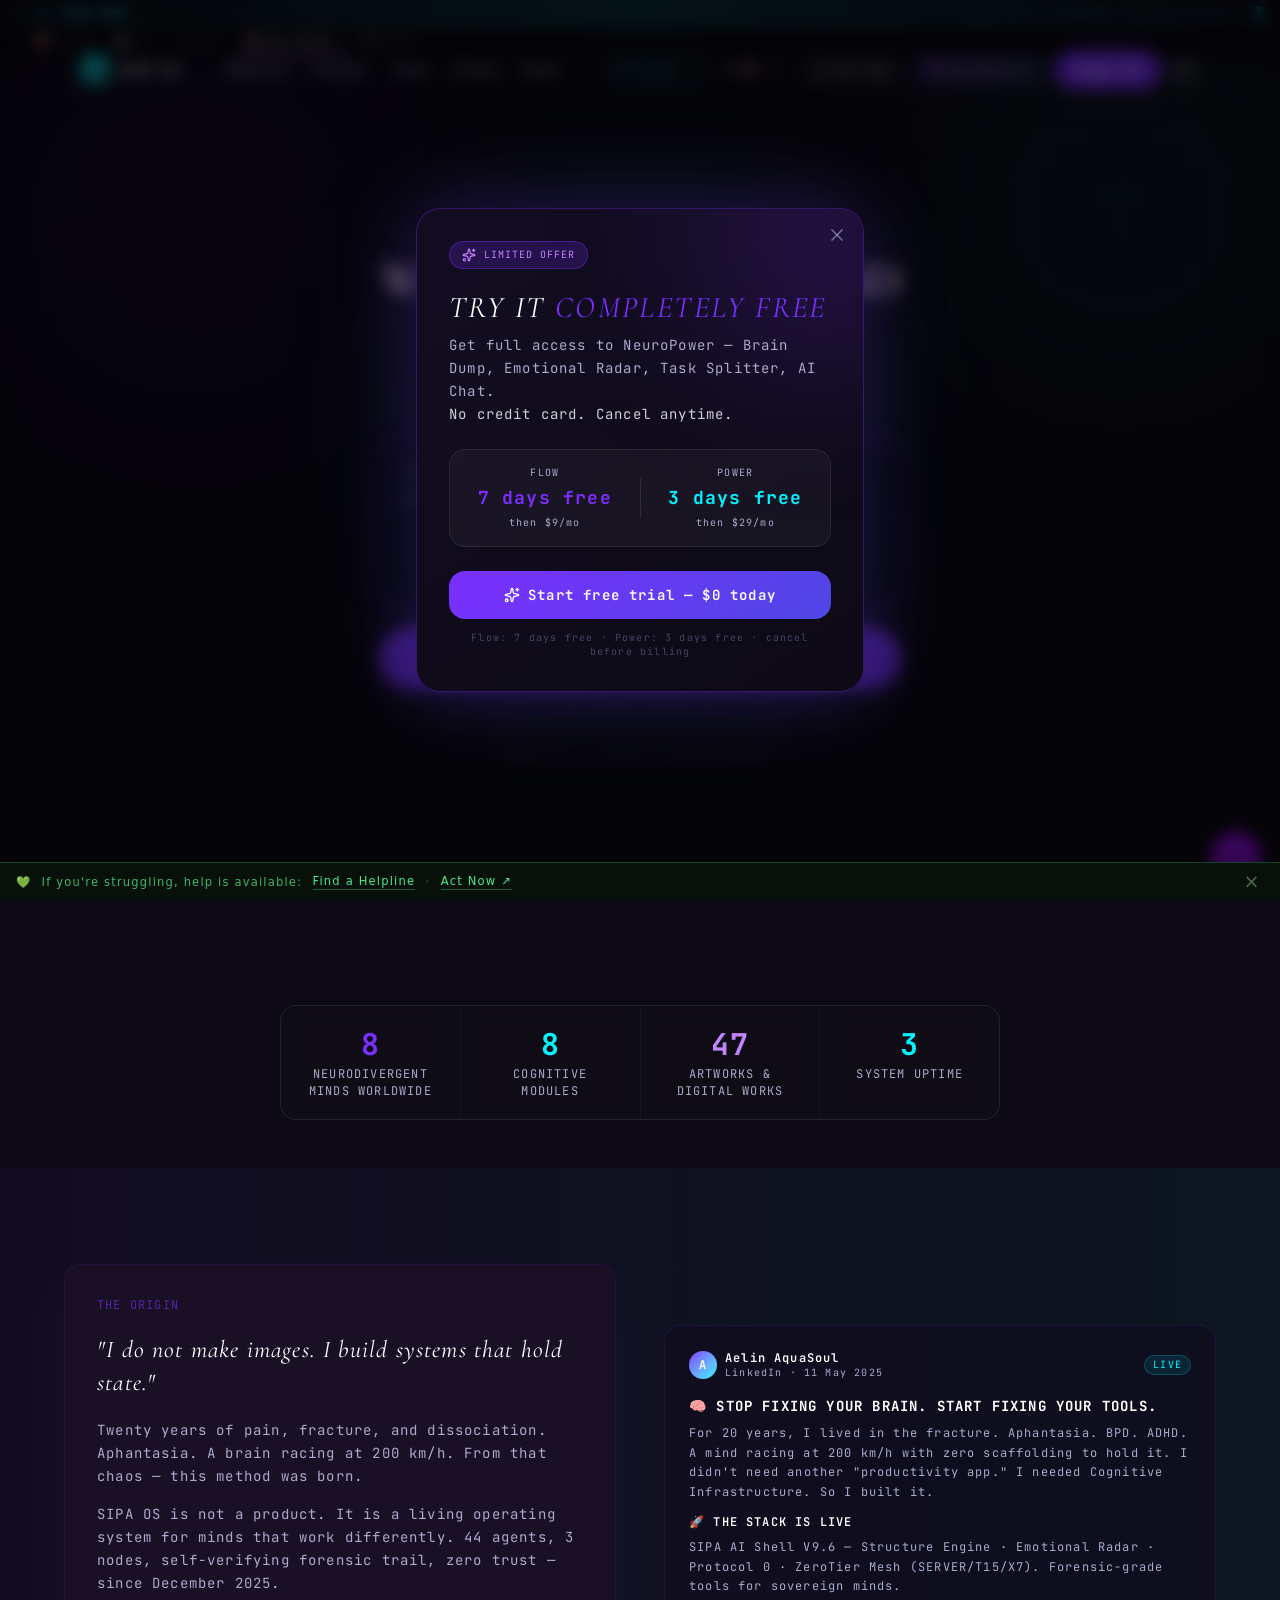
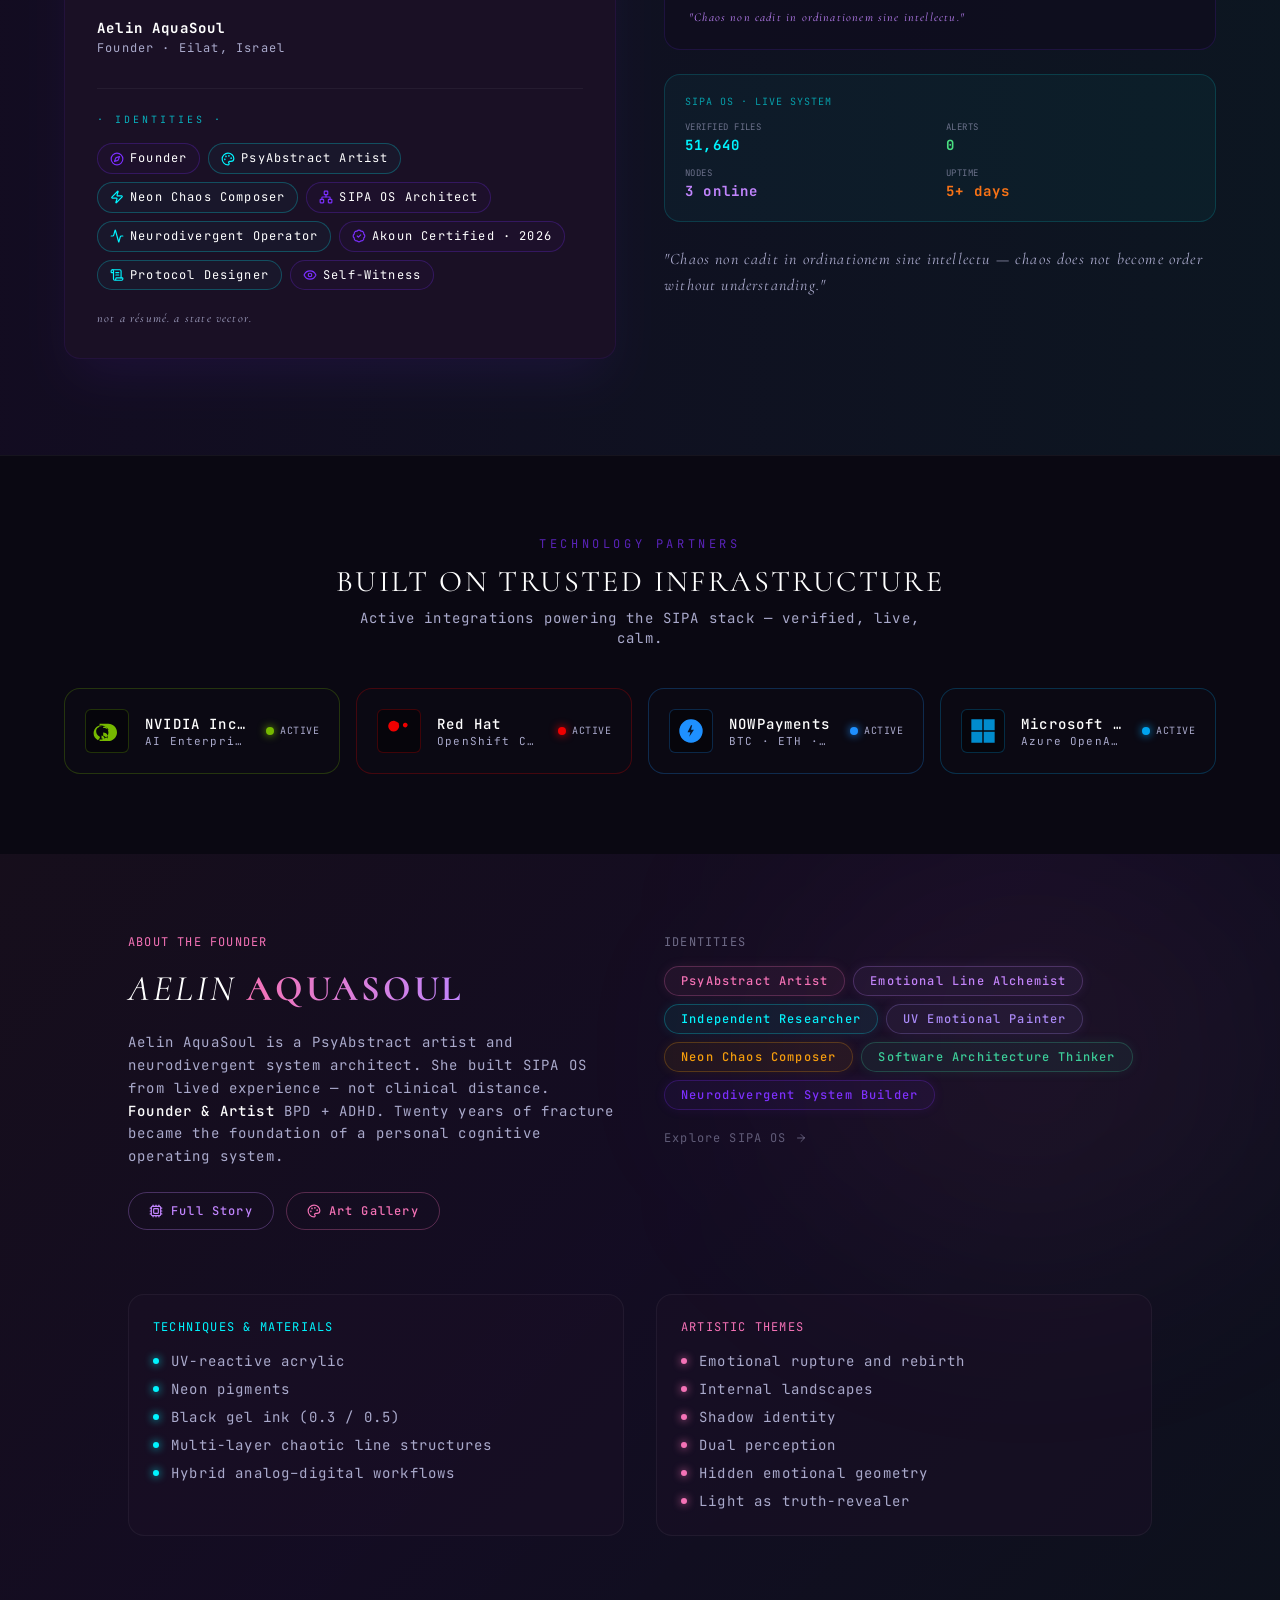
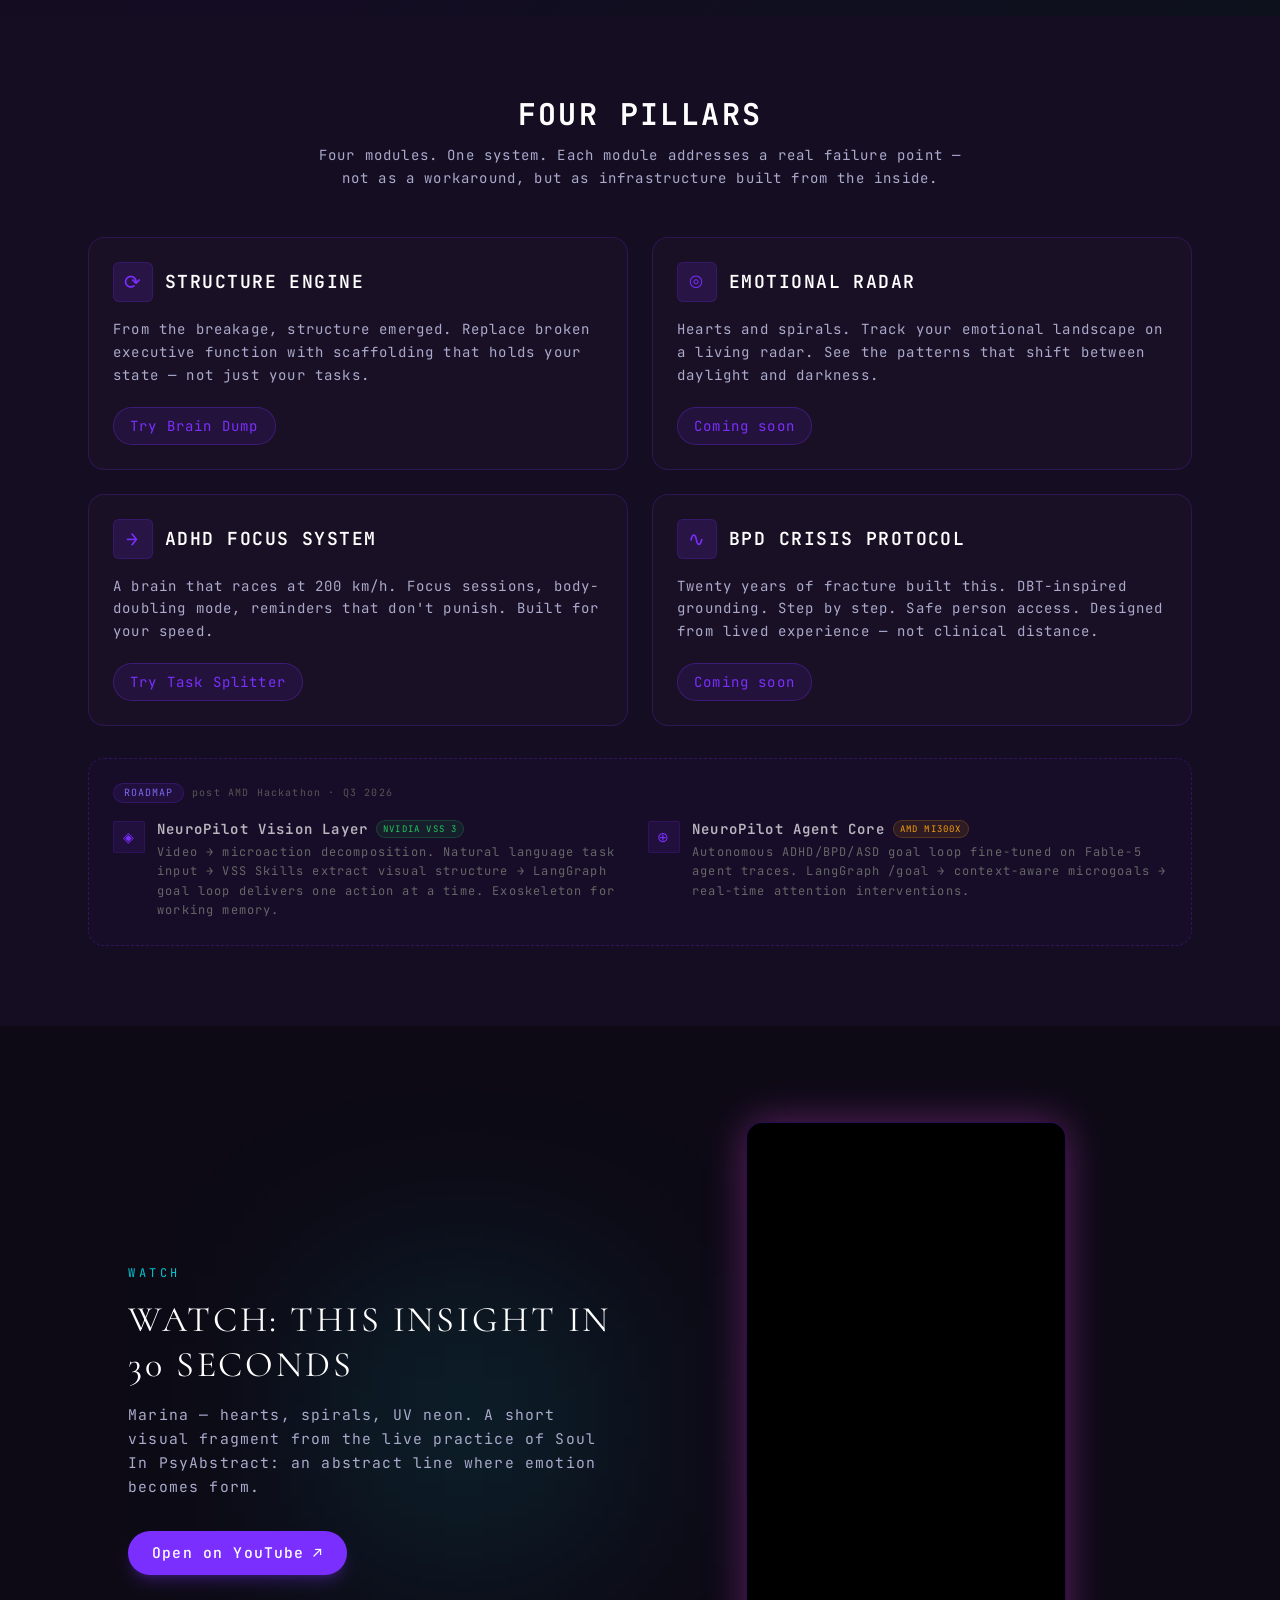
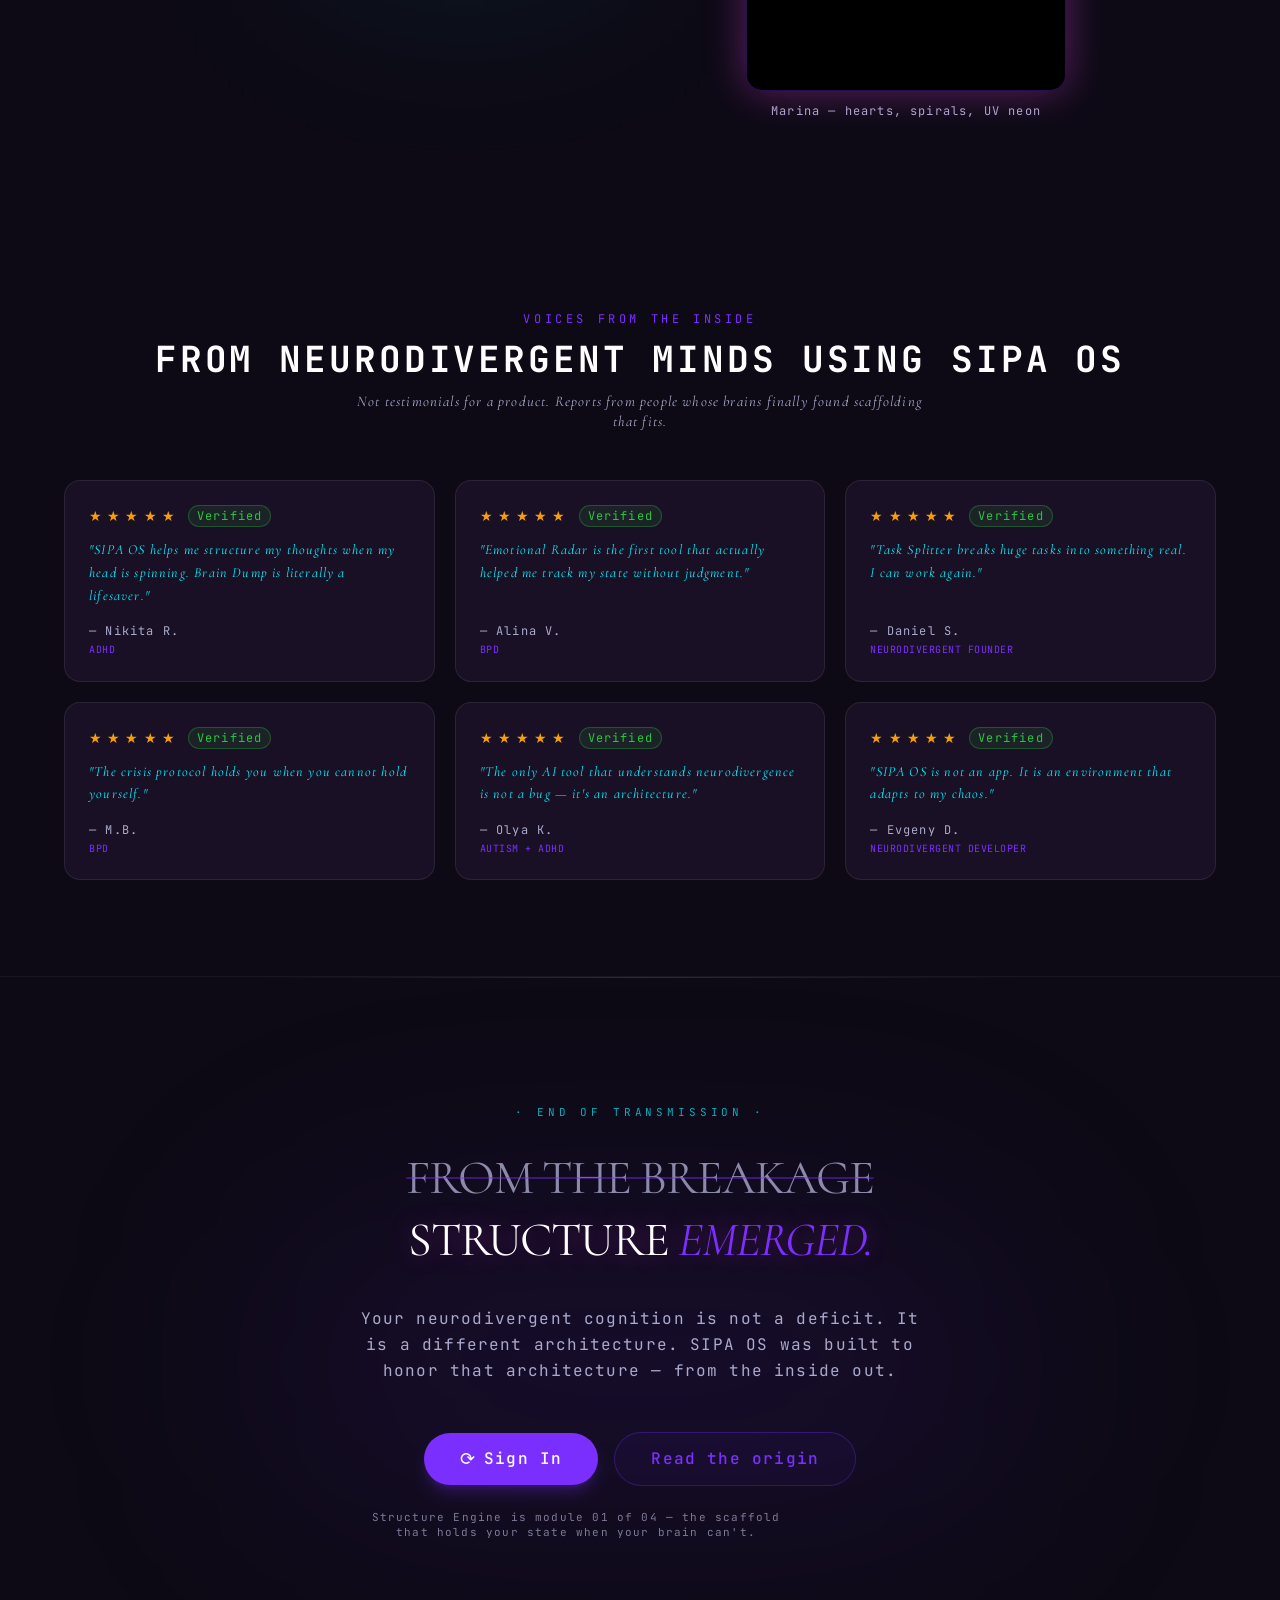
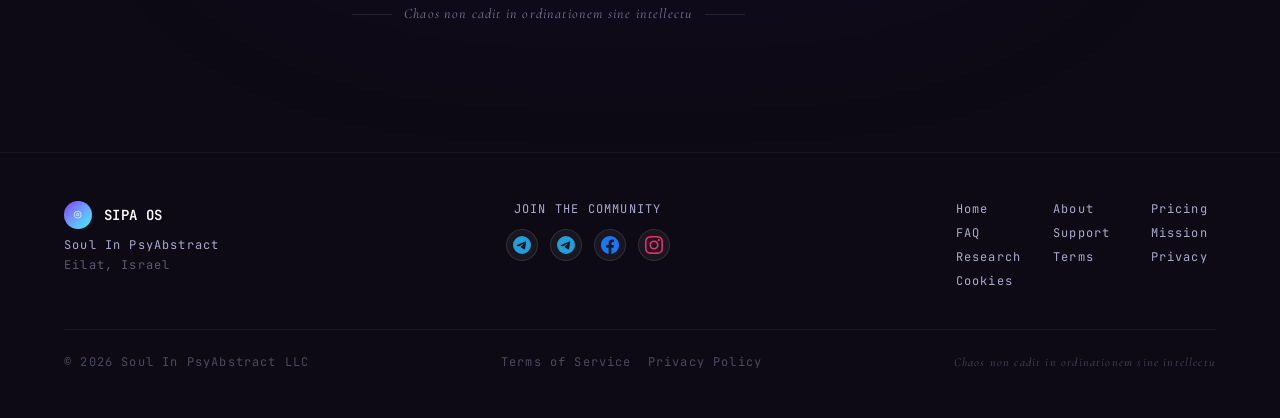
==== commit 4922123f: "Sync dist from sipa-neuropower-app: differentiated free trial (Flow 7d, Power 3d) + fixed pixel link" ====
--- a/index.html
+++ b/index.html
@@ -4,30 +4,38 @@
     <meta charset="UTF-8" />
     <meta name="viewport" content="width=device-width, initial-scale=1.0" />
 
-    <title>SIPA OS — Cognitive scaffolding for neurodivergent minds</title>
-    <meta name="description" content="Your external brain, built for how you actually think. SIPA OS is cognitive scaffolding for neurodivergent minds — structure, focus, and emotional tools built by someone who lives it." />
+    <title>SIPA NeuroPower — Cognitive OS for neurodivergent minds</title>
+    <meta name="description" content="Your uniqueness is in your neurodivergence. SIPA NeuroPower — Cognitive OS built from inside the experience. Structure, focus, and emotional tools for ADHD and BPD minds." />
     <meta name="author" content="Soul In PsyAbstract" />
     <meta name="robots" content="index, follow, max-snippet:-1, max-image-preview:large" />
-    <link rel="canonical" href="https://sipa-os.space/" />
+    <link rel="canonical" href="https://neuropower.sipa-os.org/" />
+    <script defer src="https://cloud.umami.is/script.js" data-website-id="fbc81f74-0342-43c3-b8e5-3f2c1af0d299"></script>
+    <script async src="https://www.googletagmanager.com/gtag/js?id=G-7P1M9TMSWS"></script>
+    <script>
+      window.dataLayer = window.dataLayer || [];
+      function gtag(){dataLayer.push(arguments);}
+      gtag('js', new Date());
+      gtag('config', 'G-7P1M9TMSWS');
+    </script>
     <link
       rel="icon"
       type="image/svg+xml"
       href="data:image/svg+xml,<svg xmlns='http://www.w3.org/2000/svg' viewBox='0 0 100 100'><text y='.9em' font-size='90'>◎</text></svg>"
     />
 
-    <meta property="og:title" content="SIPA OS — Cognitive scaffolding for neurodivergent minds" />
-    <meta property="og:description" content="Your external brain, built for how you actually think. Structure, focus, and emotional tools — built from the inside of neurodivergent experience." />
+    <meta property="og:title" content="SIPA NeuroPower — Cognitive OS for neurodivergent minds" />
+    <meta property="og:description" content="Your uniqueness is in your neurodivergence. SIPA NeuroPower — built from inside the experience." />
     <meta property="og:type" content="website" />
-    <meta property="og:url" content="https://sipa-os.space/" />
-    <meta property="og:site_name" content="SIPA OS" />
+    <meta property="og:url" content="https://neuropower.sipa-os.org/" />
+    <meta property="og:site_name" content="SIPA NeuroPower" />
     <meta property="og:image" content="https://sipaos.life/assets/uv-neon-hero-BdcRF3rr.jpg" />
     <meta property="og:image:type" content="image/jpeg" />
     <meta property="og:image:width" content="1200" />
     <meta property="og:image:height" content="630" />
 
     <meta name="twitter:card" content="summary_large_image" />
-    <meta name="twitter:title" content="SIPA OS — Cognitive scaffolding for neurodivergent minds" />
-    <meta name="twitter:description" content="Your external brain, built for how you actually think." />
+    <meta name="twitter:title" content="SIPA NeuroPower — Cognitive OS for neurodivergent minds" />
+    <meta name="twitter:description" content="Your uniqueness is in your neurodivergence. SIPA NeuroPower." />
     <meta name="twitter:image" content="https://sipaos.life/assets/uv-neon-hero-BdcRF3rr.jpg" />
     <meta name="twitter:site" content="@soulinpsyabstract" />
 
@@ -62,10 +70,23 @@
       } catch (e) {}
     </script>
 
-    <script type="module" crossorigin src="/assets/index-j_e8aj52.js"></script>
-    <link rel="stylesheet" crossorigin href="/assets/index-CmiLnRj8.css">
+    <script>function initApollo(){var n=Math.random().toString(36).substring(7),o=document.createElement("script");o.src="https://assets.apollo.io/micro/website-tracker/tracker.iife.js?nocache="+n,o.async=!0,o.defer=!0,o.onload=function(){window.trackingFunctions.onLoad({appId:"6a228540bd394d000c1d41f5"})},document.head.appendChild(o)}initApollo();</script>
+    <script type="module" crossorigin src="/assets/index-D8qrYZLr.js"></script>
+    <link rel="stylesheet" crossorigin href="/assets/index-D7WKyDx9.css">
   </head>
   <body>
     <div id="root"></div>
+    <script src="https://tts.sipa-os.org/tts_widget.js" defer></script>
+    <!-- Google Translate -->
+    <script type="text/javascript">
+      function googleTranslateElementInit() {
+        new google.translate.TranslateElement(
+          { pageLanguage: 'en', layout: google.translate.TranslateElement.InlineLayout.SIMPLE, autoDisplay: false },
+          'google_translate_element'
+        );
+      }
+    </script>
+    <script type="text/javascript" src="//translate.google.com/translate_a/element.js?cb=googleTranslateElementInit"></script>
+    <div id="mh-bar" style="position:fixed;bottom:0;left:0;right:0;background:#07110a;border-top:1px solid rgba(74,222,128,.25);padding:.55rem 1rem;display:flex;align-items:center;gap:.65rem;z-index:9999;font-family:system-ui,sans-serif;font-size:.72rem;flex-wrap:wrap">💚<span style="color:rgba(74,222,128,.8)">If you're struggling, help is available:</span><a href="https://findahelpline.com" target="_blank" rel="noopener" style="color:#4de88e;text-decoration:none;border-bottom:1px solid rgba(74,222,128,.35)">Find a Helpline</a><span style="color:#3a5a3a">·</span><a href="https://wmhdofficial.com" target="_blank" rel="noopener" style="color:#4de88e;text-decoration:none;border-bottom:1px solid rgba(74,222,128,.35)">Act Now ↗</a><button onclick="document.getElementById('mh-bar').remove()" style="margin-left:auto;background:none;border:none;color:#4a6a4a;font-size:1.2rem;cursor:pointer;padding:0 .2rem;line-height:1" aria-label="Close">×</button></div>
   </body>
 </html>
--- a/assets/index-D7WKyDx9.css
+++ b/assets/index-D7WKyDx9.css
@@ -0,0 +1 @@
+@layer properties{@supports (((-webkit-hyphens:none)) and (not (margin-trim:inline))) or ((-moz-orient:inline) and (not (color:rgb(from red r g b)))){*,:before,:after,::backdrop{--tw-translate-x:0;--tw-translate-y:0;--tw-translate-z:0;--tw-scale-x:1;--tw-scale-y:1;--tw-scale-z:1;--tw-rotate-x:initial;--tw-rotate-y:initial;--tw-rotate-z:initial;--tw-skew-x:initial;--tw-skew-y:initial;--tw-space-y-reverse:0;--tw-space-x-reverse:0;--tw-divide-y-reverse:0;--tw-border-style:solid;--tw-gradient-position:initial;--tw-gradient-from:#0000;--tw-gradient-via:#0000;--tw-gradient-to:#0000;--tw-gradient-stops:initial;--tw-gradient-via-stops:initial;--tw-gradient-from-position:0%;--tw-gradient-via-position:50%;--tw-gradient-to-position:100%;--tw-leading:initial;--tw-font-weight:initial;--tw-tracking:initial;--tw-ordinal:initial;--tw-slashed-zero:initial;--tw-numeric-figure:initial;--tw-numeric-spacing:initial;--tw-numeric-fraction:initial;--tw-shadow:0 0 #0000;--tw-shadow-color:initial;--tw-shadow-alpha:100%;--tw-inset-shadow:0 0 #0000;--tw-inset-shadow-color:initial;--tw-inset-shadow-alpha:100%;--tw-ring-color:initial;--tw-ring-shadow:0 0 #0000;--tw-inset-ring-color:initial;--tw-inset-ring-shadow:0 0 #0000;--tw-ring-inset:initial;--tw-ring-offset-width:0px;--tw-ring-offset-color:#fff;--tw-ring-offset-shadow:0 0 #0000;--tw-outline-style:solid;--tw-blur:initial;--tw-brightness:initial;--tw-contrast:initial;--tw-grayscale:initial;--tw-hue-rotate:initial;--tw-invert:initial;--tw-opacity:initial;--tw-saturate:initial;--tw-sepia:initial;--tw-drop-shadow:initial;--tw-drop-shadow-color:initial;--tw-drop-shadow-alpha:100%;--tw-drop-shadow-size:initial;--tw-backdrop-blur:initial;--tw-backdrop-brightness:initial;--tw-backdrop-contrast:initial;--tw-backdrop-grayscale:initial;--tw-backdrop-hue-rotate:initial;--tw-backdrop-invert:initial;--tw-backdrop-opacity:initial;--tw-backdrop-saturate:initial;--tw-backdrop-sepia:initial;--tw-duration:initial;--tw-ease:initial;--tw-content:"";--tw-animation-delay:0s;--tw-animation-direction:normal;--tw-animation-duration:initial;--tw-animation-fill-mode:none;--tw-animation-iteration-count:1;--tw-enter-blur:0;--tw-enter-opacity:1;--tw-enter-rotate:0;--tw-enter-scale:1;--tw-enter-translate-x:0;--tw-enter-translate-y:0;--tw-exit-blur:0;--tw-exit-opacity:1;--tw-exit-rotate:0;--tw-exit-scale:1;--tw-exit-translate-x:0;--tw-exit-translate-y:0}}}@layer theme{:root,:host{--font-sans:"Space Grotesk", ui-sans-serif, system-ui, sans-serif, "Apple Color Emoji", "Segoe UI Emoji", "Segoe UI Symbol", "Noto Color Emoji";--font-serif:"Cormorant", ui-serif, Georgia, Cambria, "Times New Roman", Times, serif;--font-mono:"JetBrains Mono", ui-monospace, SFMono-Regular, Menlo, Monaco, Consolas, "Liberation Mono", "Courier New", monospace;--color-red-200:oklch(88.5% .062 18.334);--color-red-300:oklch(80.8% .114 19.571);--color-red-400:oklch(70.4% .191 22.216);--color-red-500:oklch(63.7% .237 25.331);--color-red-800:oklch(44.4% .177 26.899);--color-red-950:oklch(25.8% .092 26.042);--color-yellow-300:oklch(90.5% .182 98.111);--color-yellow-400:oklch(85.2% .199 91.936);--color-yellow-500:oklch(79.5% .184 86.047);--color-green-400:oklch(79.2% .209 151.711);--color-green-500:oklch(72.3% .219 149.579);--color-green-600:oklch(62.7% .194 149.214);--color-cyan-400:oklch(78.9% .154 211.53);--color-purple-400:oklch(71.4% .203 305.504);--color-pink-300:oklch(82.3% .12 346.018);--color-pink-400:oklch(71.8% .202 349.761);--color-pink-500:oklch(65.6% .241 354.308);--color-pink-600:oklch(59.2% .249 .584);--color-gray-500:oklch(55.1% .027 264.364);--color-zinc-300:oklch(87.1% .006 286.286);--color-zinc-400:oklch(70.5% .015 286.067);--color-zinc-500:oklch(55.2% .016 285.938);--color-zinc-600:oklch(44.2% .017 285.786);--color-zinc-700:oklch(37% .013 285.805);--color-zinc-800:oklch(27.4% .006 286.033);--color-zinc-900:oklch(21% .006 285.885);--color-black:#000;--color-white:#fff;--spacing:.25rem;--container-xs:20rem;--container-sm:24rem;--container-md:28rem;--container-lg:32rem;--container-xl:36rem;--container-2xl:42rem;--container-3xl:48rem;--container-4xl:56rem;--container-5xl:64rem;--container-6xl:72rem;--container-7xl:80rem;--text-xs:.75rem;--text-xs--line-height:calc(1 / .75);--text-sm:.875rem;--text-sm--line-height:calc(1.25 / .875);--text-base:1rem;--text-base--line-height: 1.5 ;--text-lg:1.125rem;--text-lg--line-height:calc(1.75 / 1.125);--text-xl:1.25rem;--text-xl--line-height:calc(1.75 / 1.25);--text-2xl:1.5rem;--text-2xl--line-height:calc(2 / 1.5);--text-3xl:1.875rem;--text-3xl--line-height: 1.2 ;--text-4xl:2.25rem;--text-4xl--line-height:calc(2.5 / 2.25);--text-5xl:3rem;--text-5xl--line-height:1;--text-6xl:3.75rem;--text-6xl--line-height:1;--text-7xl:4.5rem;--text-7xl--line-height:1;--font-weight-light:300;--font-weight-normal:400;--font-weight-medium:500;--font-weight-semibold:600;--font-weight-bold:700;--tracking-tight:-.025em;--tracking-wide:.025em;--tracking-wider:.05em;--tracking-widest:.1em;--leading-tight:1.25;--leading-snug:1.375;--leading-relaxed:1.625;--radius-2xl:1rem;--radius-3xl:1.5rem;--ease-out:cubic-bezier(0, 0, .2, 1);--ease-in-out:cubic-bezier(.4, 0, .2, 1);--animate-spin:spin 1s linear infinite;--animate-ping:ping 1s cubic-bezier(0, 0, .2, 1) infinite;--animate-pulse:pulse 2s cubic-bezier(.4, 0, .6, 1) infinite;--animate-bounce:bounce 1s infinite;--blur-sm:8px;--blur-md:12px;--blur-lg:16px;--blur-xl:24px;--aspect-video:16 / 9;--default-transition-duration:.15s;--default-transition-timing-function:cubic-bezier(.4, 0, .2, 1);--default-font-family:"Space Grotesk", ui-sans-serif, system-ui, sans-serif, "Apple Color Emoji", "Segoe UI Emoji", "Segoe UI Symbol", "Noto Color Emoji";--default-mono-font-family:"JetBrains Mono", ui-monospace, SFMono-Regular, Menlo, Monaco, Consolas, "Liberation Mono", "Courier New", monospace;--color-background:var(--background);--color-foreground:var(--foreground);--color-border:var(--border)}}@layer base{*,:after,:before,::backdrop{box-sizing:border-box;border:0 solid;margin:0;padding:0}::file-selector-button{box-sizing:border-box;border:0 solid;margin:0;padding:0}html,:host{-webkit-text-size-adjust:100%;tab-size:4;line-height:1.5;font-family:var(--default-font-family,ui-sans-serif, system-ui, sans-serif, "Apple Color Emoji", "Segoe UI Emoji", "Segoe UI Symbol", "Noto Color Emoji");font-feature-settings:var(--default-font-feature-settings,normal);font-variation-settings:var(--default-font-variation-settings,normal);-webkit-tap-highlight-color:transparent}hr{height:0;color:inherit;border-top-width:1px}abbr:where([title]){-webkit-text-decoration:underline dotted;text-decoration:underline dotted}h1,h2,h3,h4,h5,h6{font-size:inherit;font-weight:inherit}a{color:inherit;-webkit-text-decoration:inherit;text-decoration:inherit}b,strong{font-weight:bolder}code,kbd,samp,pre{font-family:var(--default-mono-font-family,ui-monospace, SFMono-Regular, Menlo, Monaco, Consolas, "Liberation Mono", "Courier New", monospace);font-feature-settings:var(--default-mono-font-feature-settings,normal);font-variation-settings:var(--default-mono-font-variation-settings,normal);font-size:1em}small{font-size:80%}sub,sup{vertical-align:baseline;font-size:75%;line-height:0;position:relative}sub{bottom:-.25em}sup{top:-.5em}table{text-indent:0;border-color:inherit;border-collapse:collapse}:-moz-focusring{outline:auto}progress{vertical-align:baseline}summary{display:list-item}ol,ul,menu{list-style:none}img,svg,video,canvas,audio,iframe,embed,object{vertical-align:middle;display:block}img,video{max-width:100%;height:auto}button,input,select,optgroup,textarea{font:inherit;font-feature-settings:inherit;font-variation-settings:inherit;letter-spacing:inherit;color:inherit;opacity:1;background-color:#0000;border-radius:0}::file-selector-button{font:inherit;font-feature-settings:inherit;font-variation-settings:inherit;letter-spacing:inherit;color:inherit;opacity:1;background-color:#0000;border-radius:0}:where(select:is([multiple],[size])) optgroup{font-weight:bolder}:where(select:is([multiple],[size])) optgroup option{padding-inline-start:20px}::file-selector-button{margin-inline-end:4px}::placeholder{opacity:1}@supports (not ((-webkit-appearance:-apple-pay-button))) or (contain-intrinsic-size:1px){::placeholder{color:currentColor}@supports (color:color-mix(in lab,red,red)){::placeholder{color:color-mix(in oklab,currentcolor 50%,transparent)}}}textarea{resize:vertical}::-webkit-search-decoration{-webkit-appearance:none}::-webkit-date-and-time-value{min-height:1lh;text-align:inherit}::-webkit-datetime-edit{display:inline-flex}::-webkit-datetime-edit-fields-wrapper{padding:0}::-webkit-datetime-edit{padding-block:0}::-webkit-datetime-edit-year-field{padding-block:0}::-webkit-datetime-edit-month-field{padding-block:0}::-webkit-datetime-edit-day-field{padding-block:0}::-webkit-datetime-edit-hour-field{padding-block:0}::-webkit-datetime-edit-minute-field{padding-block:0}::-webkit-datetime-edit-second-field{padding-block:0}::-webkit-datetime-edit-millisecond-field{padding-block:0}::-webkit-datetime-edit-meridiem-field{padding-block:0}::-webkit-calendar-picker-indicator{line-height:1}:-moz-ui-invalid{box-shadow:none}button,input:where([type=button],[type=reset],[type=submit]){appearance:button}::file-selector-button{appearance:button}::-webkit-inner-spin-button{height:auto}::-webkit-outer-spin-button{height:auto}[hidden]:where(:not([hidden=until-found])){display:none!important}*{border-color:var(--border);outline-color:var(--ring)}@supports (color:color-mix(in lab,red,red)){*{outline-color:color-mix(in oklab,var(--ring) 50%,transparent)}}body{background-color:var(--background);color:var(--foreground);font-family:var(--mode-font-family,var(--font-sans));font-size:calc(1rem * var(--mode-font-scale,1));line-height:var(--mode-line-height,1.6);letter-spacing:var(--mode-letter-spacing,0);transition:font-size var(--mode-anim-duration,.3s) ease,line-height var(--mode-anim-duration,.3s) ease,letter-spacing var(--mode-anim-duration,.3s) ease,font-family var(--mode-anim-duration,.3s) ease}h1,h2,h3,h4,h5,h6{letter-spacing:var(--mode-letter-spacing,0);line-height:calc(var(--mode-line-height,1.6) * .85);font-family:var(--mode-font-family,var(--font-sans))}}@layer components;@layer utilities{.pointer-events-auto{pointer-events:auto}.pointer-events-none{pointer-events:none}.collapse{visibility:collapse}.invisible{visibility:hidden}.visible{visibility:visible}.sr-only{clip-path:inset(50%);white-space:nowrap;border-width:0;width:1px;height:1px;margin:-1px;padding:0;position:absolute;overflow:hidden}.absolute{position:absolute}.fixed{position:fixed}.relative{position:relative}.static{position:static}.sticky{position:sticky}.inset-0{inset:calc(var(--spacing) * 0)}.inset-x-0{inset-inline:calc(var(--spacing) * 0)}.inset-y-0{inset-block:calc(var(--spacing) * 0)}.-top-3{top:calc(var(--spacing) * -3)}.-top-10{top:calc(var(--spacing) * -10)}.-top-12{top:calc(var(--spacing) * -12)}.-top-20{top:calc(var(--spacing) * -20)}.top-0{top:calc(var(--spacing) * 0)}.top-0\.5{top:calc(var(--spacing) * .5)}.top-1\.5{top:calc(var(--spacing) * 1.5)}.top-1\/2{top:50%}.top-1\/3{top:33.3333%}.top-1\/4{top:25%}.top-3\.5{top:calc(var(--spacing) * 3.5)}.top-4{top:calc(var(--spacing) * 4)}.top-5{top:calc(var(--spacing) * 5)}.top-6{top:calc(var(--spacing) * 6)}.top-8{top:calc(var(--spacing) * 8)}.top-20{top:calc(var(--spacing) * 20)}.top-\[1px\]{top:1px}.top-\[50\%\]{top:50%}.top-\[60\%\]{top:60%}.top-full{top:100%}.-right-12{right:calc(var(--spacing) * -12)}.-right-20{right:calc(var(--spacing) * -20)}.right-0{right:calc(var(--spacing) * 0)}.right-1{right:calc(var(--spacing) * 1)}.right-1\/3{right:33.3333%}.right-1\/4{right:25%}.right-2{right:calc(var(--spacing) * 2)}.right-3{right:calc(var(--spacing) * 3)}.right-4{right:calc(var(--spacing) * 4)}.right-5{right:calc(var(--spacing) * 5)}.right-6{right:calc(var(--spacing) * 6)}.-bottom-0\.5{bottom:calc(var(--spacing) * -.5)}.-bottom-12{bottom:calc(var(--spacing) * -12)}.bottom-0{bottom:calc(var(--spacing) * 0)}.bottom-1\/4{bottom:25%}.bottom-2{bottom:calc(var(--spacing) * 2)}.bottom-3{bottom:calc(var(--spacing) * 3)}.bottom-4{bottom:calc(var(--spacing) * 4)}.bottom-5{bottom:calc(var(--spacing) * 5)}.bottom-6{bottom:calc(var(--spacing) * 6)}.bottom-8{bottom:calc(var(--spacing) * 8)}.bottom-20{bottom:calc(var(--spacing) * 20)}.bottom-\[74px\]{bottom:74px}.-left-12{left:calc(var(--spacing) * -12)}.left-0{left:calc(var(--spacing) * 0)}.left-0\.5{left:calc(var(--spacing) * .5)}.left-1\.5{left:calc(var(--spacing) * 1.5)}.left-1\/2{left:50%}.left-1\/3{left:33.3333%}.left-1\/4{left:25%}.left-2{left:calc(var(--spacing) * 2)}.left-4{left:calc(var(--spacing) * 4)}.left-5{left:calc(var(--spacing) * 5)}.left-6{left:calc(var(--spacing) * 6)}.left-8{left:calc(var(--spacing) * 8)}.left-\[50\%\]{left:50%}.-z-10{z-index:-10}.z-0{z-index:0}.z-10{z-index:10}.z-20{z-index:20}.z-40{z-index:40}.z-50{z-index:50}.z-\[-1\]{z-index:-1}.z-\[1\]{z-index:1}.z-\[89\]{z-index:89}.z-\[90\]{z-index:90}.z-\[100\]{z-index:100}.z-\[200\]{z-index:200}.z-\[300\]{z-index:300}.z-\[301\]{z-index:301}.z-\[9999\]{z-index:9999}.order-1{order:1}.order-2{order:2}.container{width:100%}@media(min-width:40rem){.container{max-width:40rem}}@media(min-width:48rem){.container{max-width:48rem}}@media(min-width:64rem){.container{max-width:64rem}}@media(min-width:80rem){.container{max-width:80rem}}@media(min-width:96rem){.container{max-width:96rem}}.-mx-1{margin-inline:calc(var(--spacing) * -1)}.mx-2{margin-inline:calc(var(--spacing) * 2)}.mx-3\.5{margin-inline:calc(var(--spacing) * 3.5)}.mx-4{margin-inline:calc(var(--spacing) * 4)}.mx-auto{margin-inline:auto}.my-0\.5{margin-block:calc(var(--spacing) * .5)}.my-1{margin-block:calc(var(--spacing) * 1)}.my-4{margin-block:calc(var(--spacing) * 4)}.my-6{margin-block:calc(var(--spacing) * 6)}.prose{color:var(--tw-prose-body);max-width:65ch}.prose :where(p):not(:where([class~=not-prose],[class~=not-prose] *)){margin-top:1.25em;margin-bottom:1.25em}.prose :where([class~=lead]):not(:where([class~=not-prose],[class~=not-prose] *)){color:var(--tw-prose-lead);margin-top:1.2em;margin-bottom:1.2em;font-size:1.25em;line-height:1.6}.prose :where(a):not(:where([class~=not-prose],[class~=not-prose] *)){color:var(--tw-prose-links);font-weight:500;text-decoration:underline}.prose :where(strong):not(:where([class~=not-prose],[class~=not-prose] *)){color:var(--tw-prose-bold);font-weight:600}.prose :where(a strong):not(:where([class~=not-prose],[class~=not-prose] *)),.prose :where(blockquote strong):not(:where([class~=not-prose],[class~=not-prose] *)),.prose :where(thead th strong):not(:where([class~=not-prose],[class~=not-prose] *)){color:inherit}.prose :where(ol):not(:where([class~=not-prose],[class~=not-prose] *)){margin-top:1.25em;margin-bottom:1.25em;padding-inline-start:1.625em;list-style-type:decimal}.prose :where(ol[type=A]):not(:where([class~=not-prose],[class~=not-prose] *)){list-style-type:upper-alpha}.prose :where(ol[type=a]):not(:where([class~=not-prose],[class~=not-prose] *)){list-style-type:lower-alpha}.prose :where(ol[type=A s]):not(:where([class~=not-prose],[class~=not-prose] *)){list-style-type:upper-alpha}.prose :where(ol[type=a s]):not(:where([class~=not-prose],[class~=not-prose] *)){list-style-type:lower-alpha}.prose :where(ol[type=I]):not(:where([class~=not-prose],[class~=not-prose] *)){list-style-type:upper-roman}.prose :where(ol[type=i]):not(:where([class~=not-prose],[class~=not-prose] *)){list-style-type:lower-roman}.prose :where(ol[type=I s]):not(:where([class~=not-prose],[class~=not-prose] *)){list-style-type:upper-roman}.prose :where(ol[type=i s]):not(:where([class~=not-prose],[class~=not-prose] *)){list-style-type:lower-roman}.prose :where(ol[type="1"]):not(:where([class~=not-prose],[class~=not-prose] *)){list-style-type:decimal}.prose :where(ul):not(:where([class~=not-prose],[class~=not-prose] *)){margin-top:1.25em;margin-bottom:1.25em;padding-inline-start:1.625em;list-style-type:disc}.prose :where(ol>li):not(:where([class~=not-prose],[class~=not-prose] *))::marker{color:var(--tw-prose-counters);font-weight:400}.prose :where(ul>li):not(:where([class~=not-prose],[class~=not-prose] *))::marker{color:var(--tw-prose-bullets)}.prose :where(dt):not(:where([class~=not-prose],[class~=not-prose] *)){color:var(--tw-prose-headings);margin-top:1.25em;font-weight:600}.prose :where(hr):not(:where([class~=not-prose],[class~=not-prose] *)){border-color:var(--tw-prose-hr);border-top-width:1px;margin-top:3em;margin-bottom:3em}.prose :where(blockquote):not(:where([class~=not-prose],[class~=not-prose] *)){color:var(--tw-prose-quotes);border-inline-start-width:.25rem;border-inline-start-color:var(--tw-prose-quote-borders);quotes:"“""”""‘""’";margin-top:1.6em;margin-bottom:1.6em;padding-inline-start:1em;font-style:italic;font-weight:500}.prose :where(blockquote p:first-of-type):not(:where([class~=not-prose],[class~=not-prose] *)):before{content:open-quote}.prose :where(blockquote p:last-of-type):not(:where([class~=not-prose],[class~=not-prose] *)):after{content:close-quote}.prose :where(h1):not(:where([class~=not-prose],[class~=not-prose] *)){color:var(--tw-prose-headings);margin-top:0;margin-bottom:.888889em;font-size:2.25em;font-weight:800;line-height:1.11111}.prose :where(h1 strong):not(:where([class~=not-prose],[class~=not-prose] *)){color:inherit;font-weight:900}.prose :where(h2):not(:where([class~=not-prose],[class~=not-prose] *)){color:var(--tw-prose-headings);margin-top:2em;margin-bottom:1em;font-size:1.5em;font-weight:700;line-height:1.33333}.prose :where(h2 strong):not(:where([class~=not-prose],[class~=not-prose] *)){color:inherit;font-weight:800}.prose :where(h3):not(:where([class~=not-prose],[class~=not-prose] *)){color:var(--tw-prose-headings);margin-top:1.6em;margin-bottom:.6em;font-size:1.25em;font-weight:600;line-height:1.6}.prose :where(h3 strong):not(:where([class~=not-prose],[class~=not-prose] *)){color:inherit;font-weight:700}.prose :where(h4):not(:where([class~=not-prose],[class~=not-prose] *)){color:var(--tw-prose-headings);margin-top:1.5em;margin-bottom:.5em;font-weight:600;line-height:1.5}.prose :where(h4 strong):not(:where([class~=not-prose],[class~=not-prose] *)){color:inherit;font-weight:700}.prose :where(img):not(:where([class~=not-prose],[class~=not-prose] *)){margin-top:2em;margin-bottom:2em}.prose :where(picture):not(:where([class~=not-prose],[class~=not-prose] *)){margin-top:2em;margin-bottom:2em;display:block}.prose :where(video):not(:where([class~=not-prose],[class~=not-prose] *)){margin-top:2em;margin-bottom:2em}.prose :where(kbd):not(:where([class~=not-prose],[class~=not-prose] *)){color:var(--tw-prose-kbd);box-shadow:0 0 0 1px var(--tw-prose-kbd-shadows),0 3px 0 var(--tw-prose-kbd-shadows);padding-top:.1875em;padding-inline-end:.375em;padding-bottom:.1875em;border-radius:.3125rem;padding-inline-start:.375em;font-family:inherit;font-size:.875em;font-weight:500}.prose :where(code):not(:where([class~=not-prose],[class~=not-prose] *)){color:var(--tw-prose-code);font-size:.875em;font-weight:600}.prose :where(code):not(:where([class~=not-prose],[class~=not-prose] *)):before,.prose :where(code):not(:where([class~=not-prose],[class~=not-prose] *)):after{content:"`"}.prose :where(a code):not(:where([class~=not-prose],[class~=not-prose] *)),.prose :where(h1 code):not(:where([class~=not-prose],[class~=not-prose] *)){color:inherit}.prose :where(h2 code):not(:where([class~=not-prose],[class~=not-prose] *)){color:inherit;font-size:.875em}.prose :where(h3 code):not(:where([class~=not-prose],[class~=not-prose] *)){color:inherit;font-size:.9em}.prose :where(h4 code):not(:where([class~=not-prose],[class~=not-prose] *)),.prose :where(blockquote code):not(:where([class~=not-prose],[class~=not-prose] *)),.prose :where(thead th code):not(:where([class~=not-prose],[class~=not-prose] *)){color:inherit}.prose :where(pre):not(:where([class~=not-prose],[class~=not-prose] *)){color:var(--tw-prose-pre-code);background-color:var(--tw-prose-pre-bg);padding-top:.857143em;padding-inline-end:1.14286em;padding-bottom:.857143em;border-radius:.375rem;margin-top:1.71429em;margin-bottom:1.71429em;padding-inline-start:1.14286em;font-size:.875em;font-weight:400;line-height:1.71429;overflow-x:auto}.prose :where(pre code):not(:where([class~=not-prose],[class~=not-prose] *)){font-weight:inherit;color:inherit;font-size:inherit;font-family:inherit;line-height:inherit;background-color:#0000;border-width:0;border-radius:0;padding:0}.prose :where(pre code):not(:where([class~=not-prose],[class~=not-prose] *)):before,.prose :where(pre code):not(:where([class~=not-prose],[class~=not-prose] *)):after{content:none}.prose :where(table):not(:where([class~=not-prose],[class~=not-prose] *)){table-layout:auto;width:100%;margin-top:2em;margin-bottom:2em;font-size:.875em;line-height:1.71429}.prose :where(thead):not(:where([class~=not-prose],[class~=not-prose] *)){border-bottom-width:1px;border-bottom-color:var(--tw-prose-th-borders)}.prose :where(thead th):not(:where([class~=not-prose],[class~=not-prose] *)){color:var(--tw-prose-headings);vertical-align:bottom;padding-inline-end:.571429em;padding-bottom:.571429em;padding-inline-start:.571429em;font-weight:600}.prose :where(tbody tr):not(:where([class~=not-prose],[class~=not-prose] *)){border-bottom-width:1px;border-bottom-color:var(--tw-prose-td-borders)}.prose :where(tbody tr:last-child):not(:where([class~=not-prose],[class~=not-prose] *)){border-bottom-width:0}.prose :where(tbody td):not(:where([class~=not-prose],[class~=not-prose] *)){vertical-align:baseline}.prose :where(tfoot):not(:where([class~=not-prose],[class~=not-prose] *)){border-top-width:1px;border-top-color:var(--tw-prose-th-borders)}.prose :where(tfoot td):not(:where([class~=not-prose],[class~=not-prose] *)){vertical-align:top}.prose :where(th,td):not(:where([class~=not-prose],[class~=not-prose] *)){text-align:start}.prose :where(figure>*):not(:where([class~=not-prose],[class~=not-prose] *)){margin-top:0;margin-bottom:0}.prose :where(figcaption):not(:where([class~=not-prose],[class~=not-prose] *)){color:var(--tw-prose-captions);margin-top:.857143em;font-size:.875em;line-height:1.42857}.prose{--tw-prose-body:oklch(37.3% .034 259.733);--tw-prose-headings:oklch(21% .034 264.665);--tw-prose-lead:oklch(44.6% .03 256.802);--tw-prose-links:oklch(21% .034 264.665);--tw-prose-bold:oklch(21% .034 264.665);--tw-prose-counters:oklch(55.1% .027 264.364);--tw-prose-bullets:oklch(87.2% .01 258.338);--tw-prose-hr:oklch(92.8% .006 264.531);--tw-prose-quotes:oklch(21% .034 264.665);--tw-prose-quote-borders:oklch(92.8% .006 264.531);--tw-prose-captions:oklch(55.1% .027 264.364);--tw-prose-kbd:oklch(21% .034 264.665);--tw-prose-kbd-shadows:oklab(21% -.00316127 -.0338527/.1);--tw-prose-code:oklch(21% .034 264.665);--tw-prose-pre-code:oklch(92.8% .006 264.531);--tw-prose-pre-bg:oklch(27.8% .033 256.848);--tw-prose-th-borders:oklch(87.2% .01 258.338);--tw-prose-td-borders:oklch(92.8% .006 264.531);--tw-prose-invert-body:oklch(87.2% .01 258.338);--tw-prose-invert-headings:#fff;--tw-prose-invert-lead:oklch(70.7% .022 261.325);--tw-prose-invert-links:#fff;--tw-prose-invert-bold:#fff;--tw-prose-invert-counters:oklch(70.7% .022 261.325);--tw-prose-invert-bullets:oklch(44.6% .03 256.802);--tw-prose-invert-hr:oklch(37.3% .034 259.733);--tw-prose-invert-quotes:oklch(96.7% .003 264.542);--tw-prose-invert-quote-borders:oklch(37.3% .034 259.733);--tw-prose-invert-captions:oklch(70.7% .022 261.325);--tw-prose-invert-kbd:#fff;--tw-prose-invert-kbd-shadows:#ffffff1a;--tw-prose-invert-code:#fff;--tw-prose-invert-pre-code:oklch(87.2% .01 258.338);--tw-prose-invert-pre-bg:#00000080;--tw-prose-invert-th-borders:oklch(44.6% .03 256.802);--tw-prose-invert-td-borders:oklch(37.3% .034 259.733);font-size:1rem;line-height:1.75}.prose :where(picture>img):not(:where([class~=not-prose],[class~=not-prose] *)){margin-top:0;margin-bottom:0}.prose :where(li):not(:where([class~=not-prose],[class~=not-prose] *)){margin-top:.5em;margin-bottom:.5em}.prose :where(ol>li):not(:where([class~=not-prose],[class~=not-prose] *)),.prose :where(ul>li):not(:where([class~=not-prose],[class~=not-prose] *)){padding-inline-start:.375em}.prose :where(.prose>ul>li p):not(:where([class~=not-prose],[class~=not-prose] *)){margin-top:.75em;margin-bottom:.75em}.prose :where(.prose>ul>li>p:first-child):not(:where([class~=not-prose],[class~=not-prose] *)){margin-top:1.25em}.prose :where(.prose>ul>li>p:last-child):not(:where([class~=not-prose],[class~=not-prose] *)){margin-bottom:1.25em}.prose :where(.prose>ol>li>p:first-child):not(:where([class~=not-prose],[class~=not-prose] *)){margin-top:1.25em}.prose :where(.prose>ol>li>p:last-child):not(:where([class~=not-prose],[class~=not-prose] *)){margin-bottom:1.25em}.prose :where(ul ul,ul ol,ol ul,ol ol):not(:where([class~=not-prose],[class~=not-prose] *)){margin-top:.75em;margin-bottom:.75em}.prose :where(dl):not(:where([class~=not-prose],[class~=not-prose] *)){margin-top:1.25em;margin-bottom:1.25em}.prose :where(dd):not(:where([class~=not-prose],[class~=not-prose] *)){margin-top:.5em;padding-inline-start:1.625em}.prose :where(hr+*):not(:where([class~=not-prose],[class~=not-prose] *)),.prose :where(h2+*):not(:where([class~=not-prose],[class~=not-prose] *)),.prose :where(h3+*):not(:where([class~=not-prose],[class~=not-prose] *)),.prose :where(h4+*):not(:where([class~=not-prose],[class~=not-prose] *)){margin-top:0}.prose :where(thead th:first-child):not(:where([class~=not-prose],[class~=not-prose] *)){padding-inline-start:0}.prose :where(thead th:last-child):not(:where([class~=not-prose],[class~=not-prose] *)){padding-inline-end:0}.prose :where(tbody td,tfoot td):not(:where([class~=not-prose],[class~=not-prose] *)){padding-top:.571429em;padding-inline-end:.571429em;padding-bottom:.571429em;padding-inline-start:.571429em}.prose :where(tbody td:first-child,tfoot td:first-child):not(:where([class~=not-prose],[class~=not-prose] *)){padding-inline-start:0}.prose :where(tbody td:last-child,tfoot td:last-child):not(:where([class~=not-prose],[class~=not-prose] *)){padding-inline-end:0}.prose :where(figure):not(:where([class~=not-prose],[class~=not-prose] *)){margin-top:2em;margin-bottom:2em}.prose :where(.prose>:first-child):not(:where([class~=not-prose],[class~=not-prose] *)){margin-top:0}.prose :where(.prose>:last-child):not(:where([class~=not-prose],[class~=not-prose] *)){margin-bottom:0}.-mt-4{margin-top:calc(var(--spacing) * -4)}.mt-0\.5{margin-top:calc(var(--spacing) * .5)}.mt-1{margin-top:calc(var(--spacing) * 1)}.mt-1\.5{margin-top:calc(var(--spacing) * 1.5)}.mt-2{margin-top:calc(var(--spacing) * 2)}.mt-3{margin-top:calc(var(--spacing) * 3)}.mt-4{margin-top:calc(var(--spacing) * 4)}.mt-5{margin-top:calc(var(--spacing) * 5)}.mt-6{margin-top:calc(var(--spacing) * 6)}.mt-8{margin-top:calc(var(--spacing) * 8)}.mt-10{margin-top:calc(var(--spacing) * 10)}.mt-12{margin-top:calc(var(--spacing) * 12)}.mt-16{margin-top:calc(var(--spacing) * 16)}.mt-24{margin-top:calc(var(--spacing) * 24)}.mt-auto{margin-top:auto}.mr-1{margin-right:calc(var(--spacing) * 1)}.mr-2{margin-right:calc(var(--spacing) * 2)}.mr-4{margin-right:calc(var(--spacing) * 4)}.mb-0{margin-bottom:calc(var(--spacing) * 0)}.mb-0\.5{margin-bottom:calc(var(--spacing) * .5)}.mb-1{margin-bottom:calc(var(--spacing) * 1)}.mb-1\.5{margin-bottom:calc(var(--spacing) * 1.5)}.mb-2{margin-bottom:calc(var(--spacing) * 2)}.mb-3{margin-bottom:calc(var(--spacing) * 3)}.mb-4{margin-bottom:calc(var(--spacing) * 4)}.mb-5{margin-bottom:calc(var(--spacing) * 5)}.mb-6{margin-bottom:calc(var(--spacing) * 6)}.mb-8{margin-bottom:calc(var(--spacing) * 8)}.mb-10{margin-bottom:calc(var(--spacing) * 10)}.mb-12{margin-bottom:calc(var(--spacing) * 12)}.mb-14{margin-bottom:calc(var(--spacing) * 14)}.mb-16{margin-bottom:calc(var(--spacing) * 16)}.-ml-4{margin-left:calc(var(--spacing) * -4)}.ml-1{margin-left:calc(var(--spacing) * 1)}.ml-1\.5{margin-left:calc(var(--spacing) * 1.5)}.ml-2{margin-left:calc(var(--spacing) * 2)}.ml-5{margin-left:calc(var(--spacing) * 5)}.ml-auto{margin-left:auto}.line-clamp-2{-webkit-line-clamp:2;-webkit-box-orient:vertical;display:-webkit-box;overflow:hidden}.block{display:block}.contents{display:contents}.flex{display:flex}.grid{display:grid}.hidden{display:none}.inline{display:inline}.inline-block{display:inline-block}.inline-flex{display:inline-flex}.table{display:table}.aspect-\[9\/16\]{aspect-ratio:9/16}.aspect-square{aspect-ratio:1}.aspect-video{aspect-ratio:var(--aspect-video)}.size-\(--cell-size\){width:var(--cell-size);height:var(--cell-size)}.size-3{width:calc(var(--spacing) * 3);height:calc(var(--spacing) * 3)}.size-3\.5{width:calc(var(--spacing) * 3.5);height:calc(var(--spacing) * 3.5)}.size-4{width:calc(var(--spacing) * 4);height:calc(var(--spacing) * 4)}.size-8{width:calc(var(--spacing) * 8);height:calc(var(--spacing) * 8)}.h-\(--cell-size\){height:var(--cell-size)}.h-1{height:calc(var(--spacing) * 1)}.h-1\.5{height:calc(var(--spacing) * 1.5)}.h-2{height:calc(var(--spacing) * 2)}.h-2\.5{height:calc(var(--spacing) * 2.5)}.h-3{height:calc(var(--spacing) * 3)}.h-3\.5{height:calc(var(--spacing) * 3.5)}.h-4{height:calc(var(--spacing) * 4)}.h-4\.5{height:calc(var(--spacing) * 4.5)}.h-5{height:calc(var(--spacing) * 5)}.h-6{height:calc(var(--spacing) * 6)}.h-7{height:calc(var(--spacing) * 7)}.h-8{height:calc(var(--spacing) * 8)}.h-9{height:calc(var(--spacing) * 9)}.h-10{height:calc(var(--spacing) * 10)}.h-11{height:calc(var(--spacing) * 11)}.h-12{height:calc(var(--spacing) * 12)}.h-13{height:calc(var(--spacing) * 13)}.h-14{height:calc(var(--spacing) * 14)}.h-16{height:calc(var(--spacing) * 16)}.h-20{height:calc(var(--spacing) * 20)}.h-24{height:calc(var(--spacing) * 24)}.h-28{height:calc(var(--spacing) * 28)}.h-32{height:calc(var(--spacing) * 32)}.h-44{height:calc(var(--spacing) * 44)}.h-48{height:calc(var(--spacing) * 48)}.h-60{height:calc(var(--spacing) * 60)}.h-64{height:calc(var(--spacing) * 64)}.h-72{height:calc(var(--spacing) * 72)}.h-80{height:calc(var(--spacing) * 80)}.h-96{height:calc(var(--spacing) * 96)}.h-\[1px\]{height:1px}.h-\[60vh\]{height:60vh}.h-\[250px\]{height:250px}.h-\[300px\]{height:300px}.h-\[350px\]{height:350px}.h-\[380px\]{height:380px}.h-\[400px\]{height:400px}.h-\[500px\]{height:500px}.h-\[600px\]{height:600px}.h-\[calc\(100vh-4rem\)\]{height:calc(100vh - 4rem)}.h-\[var\(--radix-navigation-menu-viewport-height\)\]{height:var(--radix-navigation-menu-viewport-height)}.h-\[var\(--radix-select-trigger-height\)\]{height:var(--radix-select-trigger-height)}.h-auto{height:auto}.h-full{height:100%}.h-px{height:1px}.h-svh{height:100svh}.max-h-\(--radix-context-menu-content-available-height\){max-height:var(--radix-context-menu-content-available-height)}.max-h-\(--radix-select-content-available-height\){max-height:var(--radix-select-content-available-height)}.max-h-32{max-height:calc(var(--spacing) * 32)}.max-h-48{max-height:calc(var(--spacing) * 48)}.max-h-52{max-height:calc(var(--spacing) * 52)}.max-h-72{max-height:calc(var(--spacing) * 72)}.max-h-\[80vh\]{max-height:80vh}.max-h-\[90vh\]{max-height:90vh}.max-h-\[300px\]{max-height:300px}.max-h-\[420px\]{max-height:420px}.max-h-\[var\(--radix-dropdown-menu-content-available-height\)\]{max-height:var(--radix-dropdown-menu-content-available-height)}.min-h-0{min-height:calc(var(--spacing) * 0)}.min-h-\[48px\]{min-height:48px}.min-h-\[60px\]{min-height:60px}.min-h-\[80vh\]{min-height:80vh}.min-h-\[160px\]{min-height:160px}.min-h-\[220px\]{min-height:220px}.min-h-\[240px\]{min-height:240px}.min-h-\[280px\]{min-height:280px}.min-h-screen{min-height:100vh}.min-h-svh{min-height:100svh}.w-\(--cell-size\){width:var(--cell-size)}.w-\(--sidebar-width\){width:var(--sidebar-width)}.w-0{width:calc(var(--spacing) * 0)}.w-1{width:calc(var(--spacing) * 1)}.w-1\.5{width:calc(var(--spacing) * 1.5)}.w-2{width:calc(var(--spacing) * 2)}.w-2\.5{width:calc(var(--spacing) * 2.5)}.w-3{width:calc(var(--spacing) * 3)}.w-3\.5{width:calc(var(--spacing) * 3.5)}.w-3\/4{width:75%}.w-4{width:calc(var(--spacing) * 4)}.w-4\.5{width:calc(var(--spacing) * 4.5)}.w-5{width:calc(var(--spacing) * 5)}.w-5\/6{width:83.3333%}.w-6{width:calc(var(--spacing) * 6)}.w-7{width:calc(var(--spacing) * 7)}.w-8{width:calc(var(--spacing) * 8)}.w-9{width:calc(var(--spacing) * 9)}.w-10{width:calc(var(--spacing) * 10)}.w-11{width:calc(var(--spacing) * 11)}.w-12{width:calc(var(--spacing) * 12)}.w-13{width:calc(var(--spacing) * 13)}.w-14{width:calc(var(--spacing) * 14)}.w-16{width:calc(var(--spacing) * 16)}.w-20{width:calc(var(--spacing) * 20)}.w-24{width:calc(var(--spacing) * 24)}.w-28{width:calc(var(--spacing) * 28)}.w-32{width:calc(var(--spacing) * 32)}.w-40{width:calc(var(--spacing) * 40)}.w-44{width:calc(var(--spacing) * 44)}.w-48{width:calc(var(--spacing) * 48)}.w-52{width:calc(var(--spacing) * 52)}.w-60{width:calc(var(--spacing) * 60)}.w-64{width:calc(var(--spacing) * 64)}.w-72{width:calc(var(--spacing) * 72)}.w-80{width:calc(var(--spacing) * 80)}.w-96{width:calc(var(--spacing) * 96)}.w-\[1px\]{width:1px}.w-\[60\%\]{width:60%}.w-\[100px\]{width:100px}.w-\[300px\]{width:300px}.w-\[350px\]{width:350px}.w-\[360px\]{width:360px}.w-\[400px\]{width:400px}.w-\[500px\]{width:500px}.w-\[600px\]{width:600px}.w-\[700px\]{width:700px}.w-\[800px\]{width:800px}.w-\[900px\]{width:900px}.w-auto{width:auto}.w-fit{width:fit-content}.w-full{width:100%}.w-max{width:max-content}.w-px{width:1px}.max-w-\(--skeleton-width\){max-width:var(--skeleton-width)}.max-w-2xl{max-width:var(--container-2xl)}.max-w-3xl{max-width:var(--container-3xl)}.max-w-4xl{max-width:var(--container-4xl)}.max-w-5xl{max-width:var(--container-5xl)}.max-w-6xl{max-width:var(--container-6xl)}.max-w-7xl{max-width:var(--container-7xl)}.max-w-\[80\%\]{max-width:80%}.max-w-\[85\%\]{max-width:85%}.max-w-\[90vw\]{max-width:90vw}.max-w-\[280px\]{max-width:280px}.max-w-\[320px\]{max-width:320px}.max-w-\[calc\(100vw-2rem\)\]{max-width:calc(100vw - 2rem)}.max-w-lg{max-width:var(--container-lg)}.max-w-max{max-width:max-content}.max-w-md{max-width:var(--container-md)}.max-w-sm{max-width:var(--container-sm)}.max-w-xl{max-width:var(--container-xl)}.max-w-xs{max-width:var(--container-xs)}.min-w-\(--cell-size\){min-width:var(--cell-size)}.min-w-0{min-width:calc(var(--spacing) * 0)}.min-w-5{min-width:calc(var(--spacing) * 5)}.min-w-8{min-width:calc(var(--spacing) * 8)}.min-w-9{min-width:calc(var(--spacing) * 9)}.min-w-10{min-width:calc(var(--spacing) * 10)}.min-w-\[8rem\]{min-width:8rem}.min-w-\[12rem\]{min-width:12rem}.min-w-\[var\(--radix-select-trigger-width\)\]{min-width:var(--radix-select-trigger-width)}.flex-1{flex:1}.flex-\[2\]{flex:2}.flex-shrink{flex-shrink:1}.flex-shrink-0,.shrink-0{flex-shrink:0}.grow{flex-grow:1}.grow-0{flex-grow:0}.basis-full{flex-basis:100%}.caption-bottom{caption-side:bottom}.border-collapse{border-collapse:collapse}.origin-\(--radix-context-menu-content-transform-origin\){transform-origin:var(--radix-context-menu-content-transform-origin)}.origin-\(--radix-dropdown-menu-content-transform-origin\){transform-origin:var(--radix-dropdown-menu-content-transform-origin)}.origin-\(--radix-hover-card-content-transform-origin\){transform-origin:var(--radix-hover-card-content-transform-origin)}.origin-\(--radix-menubar-content-transform-origin\){transform-origin:var(--radix-menubar-content-transform-origin)}.origin-\(--radix-popover-content-transform-origin\){transform-origin:var(--radix-popover-content-transform-origin)}.origin-\(--radix-select-content-transform-origin\){transform-origin:var(--radix-select-content-transform-origin)}.origin-\(--radix-tooltip-content-transform-origin\){transform-origin:var(--radix-tooltip-content-transform-origin)}.origin-bottom-right{transform-origin:100% 100%}.-translate-x-1\/2{--tw-translate-x: -50% ;translate:var(--tw-translate-x) var(--tw-translate-y)}.-translate-x-px{--tw-translate-x:-1px;translate:var(--tw-translate-x) var(--tw-translate-y)}.translate-x-\[-50\%\]{--tw-translate-x:-50%;translate:var(--tw-translate-x) var(--tw-translate-y)}.translate-x-px{--tw-translate-x:1px;translate:var(--tw-translate-x) var(--tw-translate-y)}.-translate-y-1\/2{--tw-translate-y: -50% ;translate:var(--tw-translate-x) var(--tw-translate-y)}.translate-y-\[-50\%\]{--tw-translate-y:-50%;translate:var(--tw-translate-x) var(--tw-translate-y)}.scale-90{--tw-scale-x:90%;--tw-scale-y:90%;--tw-scale-z:90%;scale:var(--tw-scale-x) var(--tw-scale-y)}.scale-100{--tw-scale-x:100%;--tw-scale-y:100%;--tw-scale-z:100%;scale:var(--tw-scale-x) var(--tw-scale-y)}.scale-105{--tw-scale-x:105%;--tw-scale-y:105%;--tw-scale-z:105%;scale:var(--tw-scale-x) var(--tw-scale-y)}.-rotate-90{rotate:-90deg}.rotate-45{rotate:45deg}.rotate-90{rotate:90deg}.rotate-180{rotate:180deg}.transform{transform:var(--tw-rotate-x,) var(--tw-rotate-y,) var(--tw-rotate-z,) var(--tw-skew-x,) var(--tw-skew-y,)}.animate-bounce{animation:var(--animate-bounce)}.animate-caret-blink{animation:1.25s ease-out infinite caret-blink}.animate-in{animation:enter var(--tw-animation-duration,var(--tw-duration,.15s))var(--tw-ease,ease)var(--tw-animation-delay,0s)var(--tw-animation-iteration-count,1)var(--tw-animation-direction,normal)var(--tw-animation-fill-mode,none)}.animate-ping{animation:var(--animate-ping)}.animate-pulse{animation:var(--animate-pulse)}.animate-spin{animation:var(--animate-spin)}.cursor-default{cursor:default}.cursor-help{cursor:help}.cursor-pointer{cursor:pointer}.touch-none{touch-action:none}.resize-none{resize:none}.list-inside{list-style-position:inside}.list-disc{list-style-type:disc}.list-none{list-style-type:none}.columns-2{columns:2}.break-inside-avoid{break-inside:avoid}.grid-cols-1{grid-template-columns:repeat(1,minmax(0,1fr))}.grid-cols-2{grid-template-columns:repeat(2,minmax(0,1fr))}.grid-cols-3{grid-template-columns:repeat(3,minmax(0,1fr))}.grid-cols-4{grid-template-columns:repeat(4,minmax(0,1fr))}.grid-cols-5{grid-template-columns:repeat(5,minmax(0,1fr))}.grid-cols-\[140px_1fr\]{grid-template-columns:140px 1fr}.flex-col{flex-direction:column}.flex-col-reverse{flex-direction:column-reverse}.flex-row{flex-direction:row}.flex-wrap{flex-wrap:wrap}.place-content-center{place-content:center}.items-baseline{align-items:baseline}.items-center{align-items:center}.items-end{align-items:flex-end}.items-start{align-items:flex-start}.items-stretch{align-items:stretch}.justify-around{justify-content:space-around}.justify-between{justify-content:space-between}.justify-center{justify-content:center}.justify-end{justify-content:flex-end}.justify-start{justify-content:flex-start}.gap-0\.5{gap:calc(var(--spacing) * .5)}.gap-1{gap:calc(var(--spacing) * 1)}.gap-1\.5{gap:calc(var(--spacing) * 1.5)}.gap-2{gap:calc(var(--spacing) * 2)}.gap-2\.5{gap:calc(var(--spacing) * 2.5)}.gap-3{gap:calc(var(--spacing) * 3)}.gap-4{gap:calc(var(--spacing) * 4)}.gap-5{gap:calc(var(--spacing) * 5)}.gap-6{gap:calc(var(--spacing) * 6)}.gap-8{gap:calc(var(--spacing) * 8)}.gap-10{gap:calc(var(--spacing) * 10)}.gap-12{gap:calc(var(--spacing) * 12)}.gap-px{gap:1px}:where(.space-y-1>:not(:last-child)){--tw-space-y-reverse:0;margin-block-start:calc(calc(var(--spacing) * 1) * var(--tw-space-y-reverse));margin-block-end:calc(calc(var(--spacing) * 1) * calc(1 - var(--tw-space-y-reverse)))}:where(.space-y-1\.5>:not(:last-child)){--tw-space-y-reverse:0;margin-block-start:calc(calc(var(--spacing) * 1.5) * var(--tw-space-y-reverse));margin-block-end:calc(calc(var(--spacing) * 1.5) * calc(1 - var(--tw-space-y-reverse)))}:where(.space-y-2>:not(:last-child)){--tw-space-y-reverse:0;margin-block-start:calc(calc(var(--spacing) * 2) * var(--tw-space-y-reverse));margin-block-end:calc(calc(var(--spacing) * 2) * calc(1 - var(--tw-space-y-reverse)))}:where(.space-y-2\.5>:not(:last-child)){--tw-space-y-reverse:0;margin-block-start:calc(calc(var(--spacing) * 2.5) * var(--tw-space-y-reverse));margin-block-end:calc(calc(var(--spacing) * 2.5) * calc(1 - var(--tw-space-y-reverse)))}:where(.space-y-3>:not(:last-child)){--tw-space-y-reverse:0;margin-block-start:calc(calc(var(--spacing) * 3) * var(--tw-space-y-reverse));margin-block-end:calc(calc(var(--spacing) * 3) * calc(1 - var(--tw-space-y-reverse)))}:where(.space-y-4>:not(:last-child)){--tw-space-y-reverse:0;margin-block-start:calc(calc(var(--spacing) * 4) * var(--tw-space-y-reverse));margin-block-end:calc(calc(var(--spacing) * 4) * calc(1 - var(--tw-space-y-reverse)))}:where(.space-y-5>:not(:last-child)){--tw-space-y-reverse:0;margin-block-start:calc(calc(var(--spacing) * 5) * var(--tw-space-y-reverse));margin-block-end:calc(calc(var(--spacing) * 5) * calc(1 - var(--tw-space-y-reverse)))}:where(.space-y-6>:not(:last-child)){--tw-space-y-reverse:0;margin-block-start:calc(calc(var(--spacing) * 6) * var(--tw-space-y-reverse));margin-block-end:calc(calc(var(--spacing) * 6) * calc(1 - var(--tw-space-y-reverse)))}:where(.space-y-8>:not(:last-child)){--tw-space-y-reverse:0;margin-block-start:calc(calc(var(--spacing) * 8) * var(--tw-space-y-reverse));margin-block-end:calc(calc(var(--spacing) * 8) * calc(1 - var(--tw-space-y-reverse)))}:where(.space-y-10>:not(:last-child)){--tw-space-y-reverse:0;margin-block-start:calc(calc(var(--spacing) * 10) * var(--tw-space-y-reverse));margin-block-end:calc(calc(var(--spacing) * 10) * calc(1 - var(--tw-space-y-reverse)))}:where(.space-y-16>:not(:last-child)){--tw-space-y-reverse:0;margin-block-start:calc(calc(var(--spacing) * 16) * var(--tw-space-y-reverse));margin-block-end:calc(calc(var(--spacing) * 16) * calc(1 - var(--tw-space-y-reverse)))}.gap-x-6{column-gap:calc(var(--spacing) * 6)}.gap-x-8{column-gap:calc(var(--spacing) * 8)}:where(.space-x-1>:not(:last-child)){--tw-space-x-reverse:0;margin-inline-start:calc(calc(var(--spacing) * 1) * var(--tw-space-x-reverse));margin-inline-end:calc(calc(var(--spacing) * 1) * calc(1 - var(--tw-space-x-reverse)))}.gap-y-2{row-gap:calc(var(--spacing) * 2)}:where(.divide-y>:not(:last-child)){--tw-divide-y-reverse:0;border-bottom-style:var(--tw-border-style);border-top-style:var(--tw-border-style);border-top-width:calc(1px * var(--tw-divide-y-reverse));border-bottom-width:calc(1px * calc(1 - var(--tw-divide-y-reverse)))}:where(.divide-white\/5>:not(:last-child)){border-color:#ffffff0d}@supports (color:color-mix(in lab,red,red)){:where(.divide-white\/5>:not(:last-child)){border-color:color-mix(in oklab,var(--color-white) 5%,transparent)}}.self-start{align-self:flex-start}.truncate{text-overflow:ellipsis;white-space:nowrap;overflow:hidden}.overflow-auto{overflow:auto}.overflow-hidden{overflow:hidden}.overflow-x-auto{overflow-x:auto}.overflow-x-hidden{overflow-x:hidden}.overflow-y-auto{overflow-y:auto}.rounded{border-radius:.25rem}.rounded-2xl{border-radius:var(--radius-2xl)}.rounded-3xl{border-radius:var(--radius-3xl)}.rounded-\[2px\]{border-radius:2px}.rounded-\[inherit\]{border-radius:inherit}.rounded-full{border-radius:3.40282e38px}.rounded-lg{border-radius:var(--radius)}.rounded-md{border-radius:calc(var(--radius) - 2px)}.rounded-none{border-radius:0}.rounded-sm{border-radius:calc(var(--radius) - 4px)}.rounded-xl{border-radius:calc(var(--radius) + 4px)}.rounded-t-\[10px\]{border-top-left-radius:10px;border-top-right-radius:10px}.rounded-l-md{border-top-left-radius:calc(var(--radius) - 2px);border-bottom-left-radius:calc(var(--radius) - 2px)}.rounded-tl-sm{border-top-left-radius:calc(var(--radius) - 4px)}.rounded-r-md{border-top-right-radius:calc(var(--radius) - 2px);border-bottom-right-radius:calc(var(--radius) - 2px)}.rounded-tr-sm{border-top-right-radius:calc(var(--radius) - 4px)}.rounded-br-none{border-bottom-right-radius:0}.rounded-bl-none{border-bottom-left-radius:0}.border{border-style:var(--tw-border-style);border-width:1px}.border-2{border-style:var(--tw-border-style);border-width:2px}.border-\[1\.5px\]{border-style:var(--tw-border-style);border-width:1.5px}.border-y{border-block-style:var(--tw-border-style);border-block-width:1px}.border-t{border-top-style:var(--tw-border-style);border-top-width:1px}.border-r{border-right-style:var(--tw-border-style);border-right-width:1px}.border-b{border-bottom-style:var(--tw-border-style);border-bottom-width:1px}.border-b-2{border-bottom-style:var(--tw-border-style);border-bottom-width:2px}.border-l{border-left-style:var(--tw-border-style);border-left-width:1px}.border-l-2{border-left-style:var(--tw-border-style);border-left-width:2px}.border-dashed{--tw-border-style:dashed;border-style:dashed}.border-\(--color-border\){border-color:var(--color-border)}.border-\[\#00f5ff\]\/15{border-color:#00f5ff26}.border-\[\#00f5ff\]\/20{border-color:#00f5ff33}.border-\[\#00f5ff\]\/25{border-color:#00f5ff40}.border-\[\#00f5ff\]\/30{border-color:#00f5ff4d}.border-\[\#00f5ff\]\/40{border-color:#00f5ff66}.border-\[\#4ade80\]\/15{border-color:#4ade8026}.border-\[\#4ade80\]\/20{border-color:#4ade8033}.border-\[\#7b2fff1a\]{border-color:#7b2fff1a}.border-\[\#7b2fff30\]{border-color:#7b2fff30}.border-\[\#7b2fff\]{border-color:#7b2fff}.border-\[\#7b2fff\]\/10{border-color:#7b2fff1a}.border-\[\#7b2fff\]\/15{border-color:#7b2fff26}.border-\[\#7b2fff\]\/20{border-color:#7b2fff33}.border-\[\#7b2fff\]\/25{border-color:#7b2fff40}.border-\[\#7b2fff\]\/30{border-color:#7b2fff4d}.border-\[\#7b2fff\]\/40{border-color:#7b2fff66}.border-\[\#7b2fff\]\/50{border-color:#7b2fff80}.border-\[\#7b2fff\]\/60{border-color:#7b2fff99}.border-\[\#22c55e\]\/20{border-color:#22c55e33}.border-\[\#22c55e\]\/40{border-color:#22c55e66}.border-\[\#28c840\]\/30{border-color:#28c8404d}.border-\[\#34d399\]\/30{border-color:#34d3994d}.border-\[\#0078d4\]\/20{border-color:#0078d433}.border-\[\#0078d4\]\/40{border-color:#0078d466}.border-\[\#E1306C\]\/20{border-color:#e1306c33}.border-\[\#FF3621\]\/15{border-color:#ff362126}.border-\[\#FF3621\]\/25{border-color:#ff362140}.border-\[\#FF3621\]\/30{border-color:#ff36214d}.border-\[\#c084fc\]\/15{border-color:#c084fc26}.border-\[\#c084fc\]\/20{border-color:#c084fc33}.border-\[\#c084fc\]\/25{border-color:#c084fc40}.border-\[\#c084fc\]\/30{border-color:#c084fc4d}.border-\[\#c084fc\]\/40{border-color:#c084fc66}.border-\[\#c084fc\]\/60{border-color:#c084fc99}.border-\[\#f59e0b\]\/20{border-color:#f59e0b33}.border-\[\#f472b6\]\/15{border-color:#f472b626}.border-\[\#f472b6\]\/20{border-color:#f472b633}.border-\[\#f472b6\]\/25{border-color:#f472b640}.border-\[\#f472b6\]\/30{border-color:#f472b64d}.border-\[\#f472b6\]\/40{border-color:#f472b666}.border-\[\#facc15\]\/20{border-color:#facc1533}.border-\[\#facc15\]\/30{border-color:#facc154d}.border-\[\#fbbf24\]\/30{border-color:#fbbf244d}.border-\[\#ff6154\]\/25{border-color:#ff615440}.border-\[\#ff6154\]\/30{border-color:#ff61544d}.border-border,.border-border\/50{border-color:var(--border)}@supports (color:color-mix(in lab,red,red)){.border-border\/50{border-color:color-mix(in oklab,var(--border) 50%,transparent)}}.border-current{border-color:currentColor}.border-destructive\/50{border-color:var(--destructive)}@supports (color:color-mix(in lab,red,red)){.border-destructive\/50{border-color:color-mix(in oklab,var(--destructive) 50%,transparent)}}.border-green-500\/30{border-color:#00c7584d}@supports (color:color-mix(in lab,red,red)){.border-green-500\/30{border-color:color-mix(in oklab,var(--color-green-500) 30%,transparent)}}.border-input{border-color:var(--input)}.border-pink-500\/30{border-color:#f6339a4d}@supports (color:color-mix(in lab,red,red)){.border-pink-500\/30{border-color:color-mix(in oklab,var(--color-pink-500) 30%,transparent)}}.border-primary,.border-primary\/20{border-color:var(--primary)}@supports (color:color-mix(in lab,red,red)){.border-primary\/20{border-color:color-mix(in oklab,var(--primary) 20%,transparent)}}.border-primary\/30{border-color:var(--primary)}@supports (color:color-mix(in lab,red,red)){.border-primary\/30{border-color:color-mix(in oklab,var(--primary) 30%,transparent)}}.border-primary\/50{border-color:var(--primary)}@supports (color:color-mix(in lab,red,red)){.border-primary\/50{border-color:color-mix(in oklab,var(--primary) 50%,transparent)}}.border-purple-400{border-color:var(--color-purple-400)}.border-red-500\/20{border-color:#fb2c3633}@supports (color:color-mix(in lab,red,red)){.border-red-500\/20{border-color:color-mix(in oklab,var(--color-red-500) 20%,transparent)}}.border-red-500\/30{border-color:#fb2c364d}@supports (color:color-mix(in lab,red,red)){.border-red-500\/30{border-color:color-mix(in oklab,var(--color-red-500) 30%,transparent)}}.border-red-800{border-color:var(--color-red-800)}.border-sidebar-border{border-color:var(--sidebar-border)}.border-transparent{border-color:#0000}.border-white\/5{border-color:#ffffff0d}@supports (color:color-mix(in lab,red,red)){.border-white\/5{border-color:color-mix(in oklab,var(--color-white) 5%,transparent)}}.border-white\/6{border-color:#ffffff0f}@supports (color:color-mix(in lab,red,red)){.border-white\/6{border-color:color-mix(in oklab,var(--color-white) 6%,transparent)}}.border-white\/8{border-color:#ffffff14}@supports (color:color-mix(in lab,red,red)){.border-white\/8{border-color:color-mix(in oklab,var(--color-white) 8%,transparent)}}.border-white\/10{border-color:#ffffff1a}@supports (color:color-mix(in lab,red,red)){.border-white\/10{border-color:color-mix(in oklab,var(--color-white) 10%,transparent)}}.border-white\/15{border-color:#ffffff26}@supports (color:color-mix(in lab,red,red)){.border-white\/15{border-color:color-mix(in oklab,var(--color-white) 15%,transparent)}}.border-white\/\[0\.03\]{border-color:#ffffff08}@supports (color:color-mix(in lab,red,red)){.border-white\/\[0\.03\]{border-color:color-mix(in oklab,var(--color-white) 3%,transparent)}}.border-white\/\[0\.08\]{border-color:#ffffff14}@supports (color:color-mix(in lab,red,red)){.border-white\/\[0\.08\]{border-color:color-mix(in oklab,var(--color-white) 8%,transparent)}}.border-zinc-600{border-color:var(--color-zinc-600)}.border-zinc-700{border-color:var(--color-zinc-700)}.border-t-transparent{border-top-color:#0000}.border-l-transparent{border-left-color:#0000}.bg-\(--color-bg\){background-color:var(--color-bg)}.bg-\[\#0a0a0a\]{background-color:#0a0a0a}.bg-\[\#0a0812\]{background-color:#0a0812}.bg-\[\#0d0a15\]{background-color:#0d0a15}.bg-\[\#0d0a15\]\/50{background-color:#0d0a1580}.bg-\[\#0d0a15\]\/60{background-color:#0d0a1599}.bg-\[\#0d0a15\]\/70{background-color:#0d0a15b3}.bg-\[\#0d0a15\]\/80{background-color:#0d0a15cc}.bg-\[\#0d0a15\]\/85{background-color:#0d0a15d9}.bg-\[\#0d0a15\]\/95{background-color:#0d0a15f2}.bg-\[\#0d0a15\]\/98{background-color:#0d0a15fa}.bg-\[\#00b9ff\]\/15{background-color:#00b9ff26}.bg-\[\#00f5ff\]{background-color:#00f5ff}.bg-\[\#00f5ff\]\/4{background-color:#00f5ff0a}.bg-\[\#00f5ff\]\/5{background-color:#00f5ff0d}.bg-\[\#00f5ff\]\/6{background-color:#00f5ff0f}.bg-\[\#00f5ff\]\/8{background-color:#00f5ff14}.bg-\[\#00f5ff\]\/10{background-color:#00f5ff1a}.bg-\[\#00f5ff\]\/15{background-color:#00f5ff26}.bg-\[\#00f5ff\]\/20{background-color:#00f5ff33}.bg-\[\#1a1025\]{background-color:#1a1025}.bg-\[\#1a1025\]\/30{background-color:#1a10254d}.bg-\[\#1a1025\]\/40{background-color:#1a102566}.bg-\[\#1a1025\]\/50{background-color:#1a102580}.bg-\[\#1a1025\]\/60{background-color:#1a102599}.bg-\[\#1a1025\]\/70{background-color:#1a1025b3}.bg-\[\#1a1025\]\/80{background-color:#1a1025cc}.bg-\[\#3a2060\]{background-color:#3a2060}.bg-\[\#3b82f6\]\/60{background-color:#3b82f699}.bg-\[\#4ade80\]{background-color:#4ade80}.bg-\[\#4ade80\]\/5{background-color:#4ade800d}.bg-\[\#7b2fff0d\]{background-color:#7b2fff0d}.bg-\[\#7b2fff1a\]{background-color:#7b2fff1a}.bg-\[\#7b2fff\]{background-color:#7b2fff}.bg-\[\#7b2fff\]\/5{background-color:#7b2fff0d}.bg-\[\#7b2fff\]\/6{background-color:#7b2fff0f}.bg-\[\#7b2fff\]\/8{background-color:#7b2fff14}.bg-\[\#7b2fff\]\/10{background-color:#7b2fff1a}.bg-\[\#7b2fff\]\/12{background-color:#7b2fff1f}.bg-\[\#7b2fff\]\/15{background-color:#7b2fff26}.bg-\[\#7b2fff\]\/20{background-color:#7b2fff33}.bg-\[\#7b2fff\]\/\[0\.03\]{background-color:#7b2fff08}.bg-\[\#10b981\]\/60{background-color:#10b98199}.bg-\[\#22c55e\]\/8{background-color:#22c55e14}.bg-\[\#22c55e\]\/10{background-color:#22c55e1a}.bg-\[\#22c55e\]\/15{background-color:#22c55e26}.bg-\[\#28c840\]{background-color:#28c840}.bg-\[\#28c840\]\/10{background-color:#28c8401a}.bg-\[\#28c840\]\/15{background-color:#28c84026}.bg-\[\#34d399\]\/15{background-color:#34d39926}.bg-\[\#0078d4\]{background-color:#0078d4}.bg-\[\#0078d4\]\/10{background-color:#0078d41a}.bg-\[\#100d1e\]{background-color:#100d1e}.bg-\[\#100d1e\]\/40{background-color:#100d1e66}.bg-\[\#100d1e\]\/50{background-color:#100d1e80}.bg-\[\#100d1e\]\/60{background-color:#100d1e99}.bg-\[\#100d1e\]\/80{background-color:#100d1ecc}.bg-\[\#110d1f\]{background-color:#110d1f}.bg-\[\#150d22\]{background-color:#150d22}.bg-\[\#FF3621\]{background-color:#ff3621}.bg-\[\#FF3621\]\/5{background-color:#ff36210d}.bg-\[\#FF3621\]\/8{background-color:#ff362114}.bg-\[\#FF3621\]\/15{background-color:#ff362126}.bg-\[\#c084fc\]{background-color:#c084fc}.bg-\[\#c084fc\]\/5{background-color:#c084fc0d}.bg-\[\#c084fc\]\/10{background-color:#c084fc1a}.bg-\[\#ef4444\]{background-color:#ef4444}.bg-\[\#f59e0b\]\/8{background-color:#f59e0b14}.bg-\[\#f59e0b\]\/10{background-color:#f59e0b1a}.bg-\[\#f59e0b\]\/15{background-color:#f59e0b26}.bg-\[\#f472b6\]{background-color:#f472b6}.bg-\[\#f472b6\]\/3{background-color:#f472b608}.bg-\[\#f472b6\]\/4{background-color:#f472b60a}.bg-\[\#f472b6\]\/5{background-color:#f472b60d}.bg-\[\#f472b6\]\/6{background-color:#f472b60f}.bg-\[\#f472b6\]\/8{background-color:#f472b614}.bg-\[\#f472b6\]\/10{background-color:#f472b61a}.bg-\[\#f472b6\]\/15{background-color:#f472b626}.bg-\[\#facc15\]\/5{background-color:#facc150d}.bg-\[\#ff4f00\]\/15{background-color:#ff4f0026}.bg-\[\#ff6b9d\]\/15{background-color:#ff6b9d26}.bg-\[\#ff6154\]{background-color:#ff6154}.bg-\[\#ff6154\]\/5{background-color:#ff61540d}.bg-\[\#ff6154\]\/8{background-color:#ff615414}.bg-\[\#ff6154\]\/15{background-color:#ff615426}.bg-accent{background-color:var(--accent)}.bg-background,.bg-background\/60{background-color:var(--background)}@supports (color:color-mix(in lab,red,red)){.bg-background\/60{background-color:color-mix(in oklab,var(--background) 60%,transparent)}}.bg-background\/98{background-color:var(--background)}@supports (color:color-mix(in lab,red,red)){.bg-background\/98{background-color:color-mix(in oklab,var(--background) 98%,transparent)}}.bg-black{background-color:var(--color-black)}.bg-black\/20{background-color:#0003}@supports (color:color-mix(in lab,red,red)){.bg-black\/20{background-color:color-mix(in oklab,var(--color-black) 20%,transparent)}}.bg-black\/30{background-color:#0000004d}@supports (color:color-mix(in lab,red,red)){.bg-black\/30{background-color:color-mix(in oklab,var(--color-black) 30%,transparent)}}.bg-black\/40{background-color:#0006}@supports (color:color-mix(in lab,red,red)){.bg-black\/40{background-color:color-mix(in oklab,var(--color-black) 40%,transparent)}}.bg-black\/50{background-color:#00000080}@supports (color:color-mix(in lab,red,red)){.bg-black\/50{background-color:color-mix(in oklab,var(--color-black) 50%,transparent)}}.bg-black\/60{background-color:#0009}@supports (color:color-mix(in lab,red,red)){.bg-black\/60{background-color:color-mix(in oklab,var(--color-black) 60%,transparent)}}.bg-black\/70{background-color:#000000b3}@supports (color:color-mix(in lab,red,red)){.bg-black\/70{background-color:color-mix(in oklab,var(--color-black) 70%,transparent)}}.bg-black\/80{background-color:#000c}@supports (color:color-mix(in lab,red,red)){.bg-black\/80{background-color:color-mix(in oklab,var(--color-black) 80%,transparent)}}.bg-black\/95{background-color:#000000f2}@supports (color:color-mix(in lab,red,red)){.bg-black\/95{background-color:color-mix(in oklab,var(--color-black) 95%,transparent)}}.bg-border{background-color:var(--border)}.bg-card{background-color:var(--card)}.bg-destructive{background-color:var(--destructive)}.bg-foreground{background-color:var(--foreground)}.bg-green-500\/60{background-color:#00c75899}@supports (color:color-mix(in lab,red,red)){.bg-green-500\/60{background-color:color-mix(in oklab,var(--color-green-500) 60%,transparent)}}.bg-green-500\/70{background-color:#00c758b3}@supports (color:color-mix(in lab,red,red)){.bg-green-500\/70{background-color:color-mix(in oklab,var(--color-green-500) 70%,transparent)}}.bg-green-600\/20{background-color:#00a54433}@supports (color:color-mix(in lab,red,red)){.bg-green-600\/20{background-color:color-mix(in oklab,var(--color-green-600) 20%,transparent)}}.bg-muted,.bg-muted\/30{background-color:var(--muted)}@supports (color:color-mix(in lab,red,red)){.bg-muted\/30{background-color:color-mix(in oklab,var(--muted) 30%,transparent)}}.bg-muted\/40{background-color:var(--muted)}@supports (color:color-mix(in lab,red,red)){.bg-muted\/40{background-color:color-mix(in oklab,var(--muted) 40%,transparent)}}.bg-muted\/50{background-color:var(--muted)}@supports (color:color-mix(in lab,red,red)){.bg-muted\/50{background-color:color-mix(in oklab,var(--muted) 50%,transparent)}}.bg-pink-600\/20{background-color:#e3007633}@supports (color:color-mix(in lab,red,red)){.bg-pink-600\/20{background-color:color-mix(in oklab,var(--color-pink-600) 20%,transparent)}}.bg-popover{background-color:var(--popover)}.bg-primary,.bg-primary\/10{background-color:var(--primary)}@supports (color:color-mix(in lab,red,red)){.bg-primary\/10{background-color:color-mix(in oklab,var(--primary) 10%,transparent)}}.bg-primary\/20{background-color:var(--primary)}@supports (color:color-mix(in lab,red,red)){.bg-primary\/20{background-color:color-mix(in oklab,var(--primary) 20%,transparent)}}.bg-primary\/60{background-color:var(--primary)}@supports (color:color-mix(in lab,red,red)){.bg-primary\/60{background-color:color-mix(in oklab,var(--primary) 60%,transparent)}}.bg-red-500\/5{background-color:#fb2c360d}@supports (color:color-mix(in lab,red,red)){.bg-red-500\/5{background-color:color-mix(in oklab,var(--color-red-500) 5%,transparent)}}.bg-red-500\/20{background-color:#fb2c3633}@supports (color:color-mix(in lab,red,red)){.bg-red-500\/20{background-color:color-mix(in oklab,var(--color-red-500) 20%,transparent)}}.bg-red-500\/60{background-color:#fb2c3699}@supports (color:color-mix(in lab,red,red)){.bg-red-500\/60{background-color:color-mix(in oklab,var(--color-red-500) 60%,transparent)}}.bg-red-500\/70{background-color:#fb2c36b3}@supports (color:color-mix(in lab,red,red)){.bg-red-500\/70{background-color:color-mix(in oklab,var(--color-red-500) 70%,transparent)}}.bg-red-950\/80{background-color:#460809cc}@supports (color:color-mix(in lab,red,red)){.bg-red-950\/80{background-color:color-mix(in oklab,var(--color-red-950) 80%,transparent)}}.bg-secondary{background-color:var(--secondary)}.bg-sidebar{background-color:var(--sidebar)}.bg-sidebar-border{background-color:var(--sidebar-border)}.bg-transparent{background-color:#0000}.bg-white{background-color:var(--color-white)}.bg-white\/2{background-color:#ffffff05}@supports (color:color-mix(in lab,red,red)){.bg-white\/2{background-color:color-mix(in oklab,var(--color-white) 2%,transparent)}}.bg-white\/3{background-color:#ffffff08}@supports (color:color-mix(in lab,red,red)){.bg-white\/3{background-color:color-mix(in oklab,var(--color-white) 3%,transparent)}}.bg-white\/4{background-color:#ffffff0a}@supports (color:color-mix(in lab,red,red)){.bg-white\/4{background-color:color-mix(in oklab,var(--color-white) 4%,transparent)}}.bg-white\/5{background-color:#ffffff0d}@supports (color:color-mix(in lab,red,red)){.bg-white\/5{background-color:color-mix(in oklab,var(--color-white) 5%,transparent)}}.bg-white\/10{background-color:#ffffff1a}@supports (color:color-mix(in lab,red,red)){.bg-white\/10{background-color:color-mix(in oklab,var(--color-white) 10%,transparent)}}.bg-white\/20{background-color:#fff3}@supports (color:color-mix(in lab,red,red)){.bg-white\/20{background-color:color-mix(in oklab,var(--color-white) 20%,transparent)}}.bg-white\/\[0\.02\]{background-color:#ffffff05}@supports (color:color-mix(in lab,red,red)){.bg-white\/\[0\.02\]{background-color:color-mix(in oklab,var(--color-white) 2%,transparent)}}.bg-white\/\[0\.04\]{background-color:#ffffff0a}@supports (color:color-mix(in lab,red,red)){.bg-white\/\[0\.04\]{background-color:color-mix(in oklab,var(--color-white) 4%,transparent)}}.bg-yellow-500\/70{background-color:#edb200b3}@supports (color:color-mix(in lab,red,red)){.bg-yellow-500\/70{background-color:color-mix(in oklab,var(--color-yellow-500) 70%,transparent)}}.bg-zinc-800{background-color:var(--color-zinc-800)}.bg-zinc-900{background-color:var(--color-zinc-900)}.bg-gradient-to-b{--tw-gradient-position:to bottom in oklab;background-image:linear-gradient(var(--tw-gradient-stops))}.bg-gradient-to-br{--tw-gradient-position:to bottom right in oklab;background-image:linear-gradient(var(--tw-gradient-stops))}.bg-gradient-to-r{--tw-gradient-position:to right in oklab;background-image:linear-gradient(var(--tw-gradient-stops))}.bg-gradient-to-t{--tw-gradient-position:to top in oklab;background-image:linear-gradient(var(--tw-gradient-stops))}.from-\[\#0d0a15\]{--tw-gradient-from:#0d0a15;--tw-gradient-stops:var(--tw-gradient-via-stops,var(--tw-gradient-position), var(--tw-gradient-from) var(--tw-gradient-from-position), var(--tw-gradient-to) var(--tw-gradient-to-position))}.from-\[\#0d0a15\]\/30{--tw-gradient-from:oklab(15.4749% .0103143 -.02108/.3);--tw-gradient-stops:var(--tw-gradient-via-stops,var(--tw-gradient-position), var(--tw-gradient-from) var(--tw-gradient-from-position), var(--tw-gradient-to) var(--tw-gradient-to-position))}.from-\[\#00f5ff\]\/20{--tw-gradient-from:oklab(88.1827% -.140805 -.0514677/.2);--tw-gradient-stops:var(--tw-gradient-via-stops,var(--tw-gradient-position), var(--tw-gradient-from) var(--tw-gradient-from-position), var(--tw-gradient-to) var(--tw-gradient-to-position))}.from-\[\#00f5ff\]\/30{--tw-gradient-from:oklab(88.1827% -.140805 -.0514677/.3);--tw-gradient-stops:var(--tw-gradient-via-stops,var(--tw-gradient-position), var(--tw-gradient-from) var(--tw-gradient-from-position), var(--tw-gradient-to) var(--tw-gradient-to-position))}.from-\[\#1a1025\]{--tw-gradient-from:#1a1025;--tw-gradient-stops:var(--tw-gradient-via-stops,var(--tw-gradient-position), var(--tw-gradient-from) var(--tw-gradient-from-position), var(--tw-gradient-to) var(--tw-gradient-to-position))}.from-\[\#7b2fff\]{--tw-gradient-from:#7b2fff;--tw-gradient-stops:var(--tw-gradient-via-stops,var(--tw-gradient-position), var(--tw-gradient-from) var(--tw-gradient-from-position), var(--tw-gradient-to) var(--tw-gradient-to-position))}.from-\[\#7b2fff\]\/5{--tw-gradient-from:oklab(54.6399% .0965259 -.25622/.05);--tw-gradient-stops:var(--tw-gradient-via-stops,var(--tw-gradient-position), var(--tw-gradient-from) var(--tw-gradient-from-position), var(--tw-gradient-to) var(--tw-gradient-to-position))}.from-\[\#7b2fff\]\/30{--tw-gradient-from:oklab(54.6399% .0965259 -.25622/.3);--tw-gradient-stops:var(--tw-gradient-via-stops,var(--tw-gradient-position), var(--tw-gradient-from) var(--tw-gradient-from-position), var(--tw-gradient-to) var(--tw-gradient-to-position))}.from-\[\#c084fc\]{--tw-gradient-from:#c084fc;--tw-gradient-stops:var(--tw-gradient-via-stops,var(--tw-gradient-position), var(--tw-gradient-from) var(--tw-gradient-from-position), var(--tw-gradient-to) var(--tw-gradient-to-position))}.from-\[\#f472b6\]{--tw-gradient-from:#f472b6;--tw-gradient-stops:var(--tw-gradient-via-stops,var(--tw-gradient-position), var(--tw-gradient-from) var(--tw-gradient-from-position), var(--tw-gradient-to) var(--tw-gradient-to-position))}.from-\[\#f472b6\]\/12{--tw-gradient-from:oklab(72.5266% .172437 -.0311482/.12);--tw-gradient-stops:var(--tw-gradient-via-stops,var(--tw-gradient-position), var(--tw-gradient-from) var(--tw-gradient-from-position), var(--tw-gradient-to) var(--tw-gradient-to-position))}.from-\[\#f472b6\]\/20{--tw-gradient-from:oklab(72.5266% .172437 -.0311482/.2);--tw-gradient-stops:var(--tw-gradient-via-stops,var(--tw-gradient-position), var(--tw-gradient-from) var(--tw-gradient-from-position), var(--tw-gradient-to) var(--tw-gradient-to-position))}.from-\[\#f472b6\]\/30{--tw-gradient-from:oklab(72.5266% .172437 -.0311482/.3);--tw-gradient-stops:var(--tw-gradient-via-stops,var(--tw-gradient-position), var(--tw-gradient-from) var(--tw-gradient-from-position), var(--tw-gradient-to) var(--tw-gradient-to-position))}.from-\[\#facc15\]\/40{--tw-gradient-from:oklab(86.056% -.00584719 .173016/.4);--tw-gradient-stops:var(--tw-gradient-via-stops,var(--tw-gradient-position), var(--tw-gradient-from) var(--tw-gradient-from-position), var(--tw-gradient-to) var(--tw-gradient-to-position))}.from-\[\#ff6154\]{--tw-gradient-from:#ff6154;--tw-gradient-stops:var(--tw-gradient-via-stops,var(--tw-gradient-position), var(--tw-gradient-from) var(--tw-gradient-from-position), var(--tw-gradient-to) var(--tw-gradient-to-position))}.from-pink-400{--tw-gradient-from:var(--color-pink-400);--tw-gradient-stops:var(--tw-gradient-via-stops,var(--tw-gradient-position), var(--tw-gradient-from) var(--tw-gradient-from-position), var(--tw-gradient-to) var(--tw-gradient-to-position))}.from-transparent{--tw-gradient-from:transparent;--tw-gradient-stops:var(--tw-gradient-via-stops,var(--tw-gradient-position), var(--tw-gradient-from) var(--tw-gradient-from-position), var(--tw-gradient-to) var(--tw-gradient-to-position))}.from-white\/10{--tw-gradient-from:#ffffff1a}@supports (color:color-mix(in lab,red,red)){.from-white\/10{--tw-gradient-from:color-mix(in oklab, var(--color-white) 10%, transparent)}}.from-white\/10{--tw-gradient-stops:var(--tw-gradient-via-stops,var(--tw-gradient-position), var(--tw-gradient-from) var(--tw-gradient-from-position), var(--tw-gradient-to) var(--tw-gradient-to-position))}.via-\[\#0d0a15\]\/50{--tw-gradient-via:oklab(15.4749% .0103143 -.02108/.5);--tw-gradient-via-stops:var(--tw-gradient-position), var(--tw-gradient-from) var(--tw-gradient-from-position), var(--tw-gradient-via) var(--tw-gradient-via-position), var(--tw-gradient-to) var(--tw-gradient-to-position);--tw-gradient-stops:var(--tw-gradient-via-stops)}.via-\[\#0d0a15\]\/60{--tw-gradient-via:oklab(15.4749% .0103143 -.02108/.6);--tw-gradient-via-stops:var(--tw-gradient-position), var(--tw-gradient-from) var(--tw-gradient-from-position), var(--tw-gradient-via) var(--tw-gradient-via-position), var(--tw-gradient-to) var(--tw-gradient-to-position);--tw-gradient-stops:var(--tw-gradient-via-stops)}.via-\[\#00f5ff\]{--tw-gradient-via:#00f5ff;--tw-gradient-via-stops:var(--tw-gradient-position), var(--tw-gradient-from) var(--tw-gradient-from-position), var(--tw-gradient-via) var(--tw-gradient-via-position), var(--tw-gradient-to) var(--tw-gradient-to-position);--tw-gradient-stops:var(--tw-gradient-via-stops)}.via-\[\#7b2fff\]{--tw-gradient-via:#7b2fff;--tw-gradient-via-stops:var(--tw-gradient-position), var(--tw-gradient-from) var(--tw-gradient-from-position), var(--tw-gradient-via) var(--tw-gradient-via-position), var(--tw-gradient-to) var(--tw-gradient-to-position);--tw-gradient-stops:var(--tw-gradient-via-stops)}.via-\[\#7b2fff\]\/5{--tw-gradient-via:oklab(54.6399% .0965259 -.25622/.05);--tw-gradient-via-stops:var(--tw-gradient-position), var(--tw-gradient-from) var(--tw-gradient-from-position), var(--tw-gradient-via) var(--tw-gradient-via-position), var(--tw-gradient-to) var(--tw-gradient-to-position);--tw-gradient-stops:var(--tw-gradient-via-stops)}.via-\[\#7b2fff\]\/40{--tw-gradient-via:oklab(54.6399% .0965259 -.25622/.4);--tw-gradient-via-stops:var(--tw-gradient-position), var(--tw-gradient-from) var(--tw-gradient-from-position), var(--tw-gradient-via) var(--tw-gradient-via-position), var(--tw-gradient-to) var(--tw-gradient-to-position);--tw-gradient-stops:var(--tw-gradient-via-stops)}.via-\[\#7b2fff\]\/60{--tw-gradient-via:oklab(54.6399% .0965259 -.25622/.6);--tw-gradient-via-stops:var(--tw-gradient-position), var(--tw-gradient-from) var(--tw-gradient-from-position), var(--tw-gradient-via) var(--tw-gradient-via-position), var(--tw-gradient-to) var(--tw-gradient-to-position);--tw-gradient-stops:var(--tw-gradient-via-stops)}.via-\[\#c084fc\]{--tw-gradient-via:#c084fc;--tw-gradient-via-stops:var(--tw-gradient-position), var(--tw-gradient-from) var(--tw-gradient-from-position), var(--tw-gradient-via) var(--tw-gradient-via-position), var(--tw-gradient-to) var(--tw-gradient-to-position);--tw-gradient-stops:var(--tw-gradient-via-stops)}.via-\[\#c084fc\]\/30{--tw-gradient-via:oklab(72.1685% .102613 -.143838/.3);--tw-gradient-via-stops:var(--tw-gradient-position), var(--tw-gradient-from) var(--tw-gradient-from-position), var(--tw-gradient-via) var(--tw-gradient-via-position), var(--tw-gradient-to) var(--tw-gradient-to-position);--tw-gradient-stops:var(--tw-gradient-via-stops)}.via-\[\#f472b6\]\/30{--tw-gradient-via:oklab(72.5266% .172437 -.0311482/.3);--tw-gradient-via-stops:var(--tw-gradient-position), var(--tw-gradient-from) var(--tw-gradient-from-position), var(--tw-gradient-via) var(--tw-gradient-via-position), var(--tw-gradient-to) var(--tw-gradient-to-position);--tw-gradient-stops:var(--tw-gradient-via-stops)}.via-purple-400{--tw-gradient-via:var(--color-purple-400);--tw-gradient-via-stops:var(--tw-gradient-position), var(--tw-gradient-from) var(--tw-gradient-from-position), var(--tw-gradient-via) var(--tw-gradient-via-position), var(--tw-gradient-to) var(--tw-gradient-to-position);--tw-gradient-stops:var(--tw-gradient-via-stops)}.via-transparent{--tw-gradient-via:transparent;--tw-gradient-via-stops:var(--tw-gradient-position), var(--tw-gradient-from) var(--tw-gradient-from-position), var(--tw-gradient-via) var(--tw-gradient-via-position), var(--tw-gradient-to) var(--tw-gradient-to-position);--tw-gradient-stops:var(--tw-gradient-via-stops)}.to-\[\#0d0a15\]{--tw-gradient-to:#0d0a15;--tw-gradient-stops:var(--tw-gradient-via-stops,var(--tw-gradient-position), var(--tw-gradient-from) var(--tw-gradient-from-position), var(--tw-gradient-to) var(--tw-gradient-to-position))}.to-\[\#0d0a15\]\/95{--tw-gradient-to:oklab(15.4749% .0103143 -.02108/.95);--tw-gradient-stops:var(--tw-gradient-via-stops,var(--tw-gradient-position), var(--tw-gradient-from) var(--tw-gradient-from-position), var(--tw-gradient-to) var(--tw-gradient-to-position))}.to-\[\#00f5ff\]{--tw-gradient-to:#00f5ff;--tw-gradient-stops:var(--tw-gradient-via-stops,var(--tw-gradient-position), var(--tw-gradient-from) var(--tw-gradient-from-position), var(--tw-gradient-to) var(--tw-gradient-to-position))}.to-\[\#00f5ff\]\/5{--tw-gradient-to:oklab(88.1827% -.140805 -.0514677/.05);--tw-gradient-stops:var(--tw-gradient-via-stops,var(--tw-gradient-position), var(--tw-gradient-from) var(--tw-gradient-from-position), var(--tw-gradient-to) var(--tw-gradient-to-position))}.to-\[\#00f5ff\]\/20{--tw-gradient-to:oklab(88.1827% -.140805 -.0514677/.2);--tw-gradient-stops:var(--tw-gradient-via-stops,var(--tw-gradient-position), var(--tw-gradient-from) var(--tw-gradient-from-position), var(--tw-gradient-to) var(--tw-gradient-to-position))}.to-\[\#7b2fff\]{--tw-gradient-to:#7b2fff;--tw-gradient-stops:var(--tw-gradient-via-stops,var(--tw-gradient-position), var(--tw-gradient-from) var(--tw-gradient-from-position), var(--tw-gradient-to) var(--tw-gradient-to-position))}.to-\[\#7b2fff\]\/8{--tw-gradient-to:oklab(54.6399% .0965259 -.25622/.08);--tw-gradient-stops:var(--tw-gradient-via-stops,var(--tw-gradient-position), var(--tw-gradient-from) var(--tw-gradient-from-position), var(--tw-gradient-to) var(--tw-gradient-to-position))}.to-\[\#7b2fff\]\/20{--tw-gradient-to:oklab(54.6399% .0965259 -.25622/.2);--tw-gradient-stops:var(--tw-gradient-via-stops,var(--tw-gradient-position), var(--tw-gradient-from) var(--tw-gradient-from-position), var(--tw-gradient-to) var(--tw-gradient-to-position))}.to-\[\#7b2fff\]\/30{--tw-gradient-to:oklab(54.6399% .0965259 -.25622/.3);--tw-gradient-stops:var(--tw-gradient-via-stops,var(--tw-gradient-position), var(--tw-gradient-from) var(--tw-gradient-from-position), var(--tw-gradient-to) var(--tw-gradient-to-position))}.to-\[\#a855f7\]{--tw-gradient-to:#a855f7;--tw-gradient-stops:var(--tw-gradient-via-stops,var(--tw-gradient-position), var(--tw-gradient-from) var(--tw-gradient-from-position), var(--tw-gradient-to) var(--tw-gradient-to-position))}.to-\[\#c084fc\]{--tw-gradient-to:#c084fc;--tw-gradient-stops:var(--tw-gradient-via-stops,var(--tw-gradient-position), var(--tw-gradient-from) var(--tw-gradient-from-position), var(--tw-gradient-to) var(--tw-gradient-to-position))}.to-\[\#c084fc\]\/30{--tw-gradient-to:oklab(72.1685% .102613 -.143838/.3);--tw-gradient-stops:var(--tw-gradient-via-stops,var(--tw-gradient-position), var(--tw-gradient-from) var(--tw-gradient-from-position), var(--tw-gradient-to) var(--tw-gradient-to-position))}.to-\[\#f472b6\]{--tw-gradient-to:#f472b6;--tw-gradient-stops:var(--tw-gradient-via-stops,var(--tw-gradient-position), var(--tw-gradient-from) var(--tw-gradient-from-position), var(--tw-gradient-to) var(--tw-gradient-to-position))}.to-\[\#fb7185\]\/40{--tw-gradient-to:oklab(71.9186% .164364 .0392419/.4);--tw-gradient-stops:var(--tw-gradient-via-stops,var(--tw-gradient-position), var(--tw-gradient-from) var(--tw-gradient-from-position), var(--tw-gradient-to) var(--tw-gradient-to-position))}.to-cyan-400{--tw-gradient-to:var(--color-cyan-400);--tw-gradient-stops:var(--tw-gradient-via-stops,var(--tw-gradient-position), var(--tw-gradient-from) var(--tw-gradient-from-position), var(--tw-gradient-to) var(--tw-gradient-to-position))}.to-transparent{--tw-gradient-to:transparent;--tw-gradient-stops:var(--tw-gradient-via-stops,var(--tw-gradient-position), var(--tw-gradient-from) var(--tw-gradient-from-position), var(--tw-gradient-to) var(--tw-gradient-to-position))}.bg-clip-text{-webkit-background-clip:text;background-clip:text}.fill-\[\#0088cc\]{fill:#08c}.fill-\[\#1877F2\]{fill:#1877f2}.fill-\[\#E1306C\]{fill:#e1306c}.fill-current{fill:currentColor}.fill-primary{fill:var(--primary)}.fill-white{fill:var(--color-white)}.object-contain{object-fit:contain}.object-cover{object-fit:cover}.p-0{padding:calc(var(--spacing) * 0)}.p-1{padding:calc(var(--spacing) * 1)}.p-1\.5{padding:calc(var(--spacing) * 1.5)}.p-2{padding:calc(var(--spacing) * 2)}.p-2\.5{padding:calc(var(--spacing) * 2.5)}.p-3{padding:calc(var(--spacing) * 3)}.p-3\.5{padding:calc(var(--spacing) * 3.5)}.p-4{padding:calc(var(--spacing) * 4)}.p-5{padding:calc(var(--spacing) * 5)}.p-6{padding:calc(var(--spacing) * 6)}.p-7{padding:calc(var(--spacing) * 7)}.p-8{padding:calc(var(--spacing) * 8)}.p-10{padding:calc(var(--spacing) * 10)}.p-\[1px\]{padding:1px}.px-\(--cell-size\){padding-inline:var(--cell-size)}.px-1{padding-inline:calc(var(--spacing) * 1)}.px-1\.5{padding-inline:calc(var(--spacing) * 1.5)}.px-2{padding-inline:calc(var(--spacing) * 2)}.px-2\.5{padding-inline:calc(var(--spacing) * 2.5)}.px-3{padding-inline:calc(var(--spacing) * 3)}.px-4{padding-inline:calc(var(--spacing) * 4)}.px-5{padding-inline:calc(var(--spacing) * 5)}.px-6{padding-inline:calc(var(--spacing) * 6)}.px-7{padding-inline:calc(var(--spacing) * 7)}.px-8{padding-inline:calc(var(--spacing) * 8)}.px-9{padding-inline:calc(var(--spacing) * 9)}.px-10{padding-inline:calc(var(--spacing) * 10)}.py-0\.5{padding-block:calc(var(--spacing) * .5)}.py-1{padding-block:calc(var(--spacing) * 1)}.py-1\.5{padding-block:calc(var(--spacing) * 1.5)}.py-2{padding-block:calc(var(--spacing) * 2)}.py-2\.5{padding-block:calc(var(--spacing) * 2.5)}.py-3{padding-block:calc(var(--spacing) * 3)}.py-3\.5{padding-block:calc(var(--spacing) * 3.5)}.py-4{padding-block:calc(var(--spacing) * 4)}.py-5{padding-block:calc(var(--spacing) * 5)}.py-6{padding-block:calc(var(--spacing) * 6)}.py-8{padding-block:calc(var(--spacing) * 8)}.py-10{padding-block:calc(var(--spacing) * 10)}.py-12{padding-block:calc(var(--spacing) * 12)}.py-14{padding-block:calc(var(--spacing) * 14)}.py-16{padding-block:calc(var(--spacing) * 16)}.py-20{padding-block:calc(var(--spacing) * 20)}.py-24{padding-block:calc(var(--spacing) * 24)}.py-28{padding-block:calc(var(--spacing) * 28)}.py-32{padding-block:calc(var(--spacing) * 32)}.pt-0{padding-top:calc(var(--spacing) * 0)}.pt-0\.5{padding-top:calc(var(--spacing) * .5)}.pt-1{padding-top:calc(var(--spacing) * 1)}.pt-1\.5{padding-top:calc(var(--spacing) * 1.5)}.pt-2{padding-top:calc(var(--spacing) * 2)}.pt-3{padding-top:calc(var(--spacing) * 3)}.pt-4{padding-top:calc(var(--spacing) * 4)}.pt-5{padding-top:calc(var(--spacing) * 5)}.pt-6{padding-top:calc(var(--spacing) * 6)}.pt-16{padding-top:calc(var(--spacing) * 16)}.pt-20{padding-top:calc(var(--spacing) * 20)}.pt-24{padding-top:calc(var(--spacing) * 24)}.pt-28{padding-top:calc(var(--spacing) * 28)}.pt-32{padding-top:calc(var(--spacing) * 32)}.pt-36{padding-top:calc(var(--spacing) * 36)}.pr-1{padding-right:calc(var(--spacing) * 1)}.pr-2{padding-right:calc(var(--spacing) * 2)}.pr-2\.5{padding-right:calc(var(--spacing) * 2.5)}.pr-4{padding-right:calc(var(--spacing) * 4)}.pr-8{padding-right:calc(var(--spacing) * 8)}.pr-10{padding-right:calc(var(--spacing) * 10)}.pr-12{padding-right:calc(var(--spacing) * 12)}.pb-1{padding-bottom:calc(var(--spacing) * 1)}.pb-1\.5{padding-bottom:calc(var(--spacing) * 1.5)}.pb-3{padding-bottom:calc(var(--spacing) * 3)}.pb-4{padding-bottom:calc(var(--spacing) * 4)}.pb-5{padding-bottom:calc(var(--spacing) * 5)}.pb-8{padding-bottom:calc(var(--spacing) * 8)}.pb-12{padding-bottom:calc(var(--spacing) * 12)}.pb-16{padding-bottom:calc(var(--spacing) * 16)}.pb-20{padding-bottom:calc(var(--spacing) * 20)}.pb-24{padding-bottom:calc(var(--spacing) * 24)}.pl-1{padding-left:calc(var(--spacing) * 1)}.pl-2{padding-left:calc(var(--spacing) * 2)}.pl-2\.5{padding-left:calc(var(--spacing) * 2.5)}.pl-4{padding-left:calc(var(--spacing) * 4)}.pl-5{padding-left:calc(var(--spacing) * 5)}.pl-6{padding-left:calc(var(--spacing) * 6)}.pl-8{padding-left:calc(var(--spacing) * 8)}.text-center{text-align:center}.text-left{text-align:left}.text-right{text-align:right}.align-middle{vertical-align:middle}.font-mono{font-family:JetBrains Mono,ui-monospace,SFMono-Regular,Menlo,Monaco,Consolas,Liberation Mono,Courier New,monospace}.font-serif{font-family:Cormorant,ui-serif,Georgia,Cambria,Times New Roman,Times,serif}.text-2xl{font-size:var(--text-2xl);line-height:var(--tw-leading,var(--text-2xl--line-height))}.text-3xl{font-size:var(--text-3xl);line-height:var(--tw-leading,var(--text-3xl--line-height))}.text-4xl{font-size:var(--text-4xl);line-height:var(--tw-leading,var(--text-4xl--line-height))}.text-5xl{font-size:var(--text-5xl);line-height:var(--tw-leading,var(--text-5xl--line-height))}.text-6xl{font-size:var(--text-6xl);line-height:var(--tw-leading,var(--text-6xl--line-height))}.text-base{font-size:var(--text-base);line-height:var(--tw-leading,var(--text-base--line-height))}.text-lg{font-size:var(--text-lg);line-height:var(--tw-leading,var(--text-lg--line-height))}.text-sm{font-size:var(--text-sm);line-height:var(--tw-leading,var(--text-sm--line-height))}.text-xl{font-size:var(--text-xl);line-height:var(--tw-leading,var(--text-xl--line-height))}.text-xs{font-size:var(--text-xs);line-height:var(--tw-leading,var(--text-xs--line-height))}.text-\[0\.8rem\]{font-size:.8rem}.text-\[8px\]{font-size:8px}.text-\[9px\]{font-size:9px}.text-\[10px\]{font-size:10px}.text-\[11px\]{font-size:11px}.text-\[12px\]{font-size:12px}.leading-\[1\.1\]{--tw-leading:1.1;line-height:1.1}.leading-\[1\.05\]{--tw-leading:1.05;line-height:1.05}.leading-none{--tw-leading:1;line-height:1}.leading-relaxed{--tw-leading:var(--leading-relaxed);line-height:var(--leading-relaxed)}.leading-snug{--tw-leading:var(--leading-snug);line-height:var(--leading-snug)}.leading-tight{--tw-leading:var(--leading-tight);line-height:var(--leading-tight)}.font-bold{--tw-font-weight:var(--font-weight-bold);font-weight:var(--font-weight-bold)}.font-light{--tw-font-weight:var(--font-weight-light);font-weight:var(--font-weight-light)}.font-medium{--tw-font-weight:var(--font-weight-medium);font-weight:var(--font-weight-medium)}.font-normal{--tw-font-weight:var(--font-weight-normal);font-weight:var(--font-weight-normal)}.font-semibold{--tw-font-weight:var(--font-weight-semibold);font-weight:var(--font-weight-semibold)}.tracking-\[0\.3em\]{--tw-tracking:.3em;letter-spacing:.3em}.tracking-\[0\.35em\]{--tw-tracking:.35em;letter-spacing:.35em}.tracking-tight{--tw-tracking:var(--tracking-tight);letter-spacing:var(--tracking-tight)}.tracking-wide{--tw-tracking:var(--tracking-wide);letter-spacing:var(--tracking-wide)}.tracking-wider{--tw-tracking:var(--tracking-wider);letter-spacing:var(--tracking-wider)}.tracking-widest{--tw-tracking:var(--tracking-widest);letter-spacing:var(--tracking-widest)}.break-words{overflow-wrap:break-word}.break-all{word-break:break-all}.text-ellipsis{text-overflow:ellipsis}.whitespace-nowrap{white-space:nowrap}.whitespace-pre{white-space:pre}.whitespace-pre-line{white-space:pre-line}.whitespace-pre-wrap{white-space:pre-wrap}.text-\[\#00b9ff\]{color:#00b9ff}.text-\[\#00f5ff\]{color:#00f5ff}.text-\[\#00f5ff\]\/50{color:#00f5ff80}.text-\[\#00f5ff\]\/60{color:#00f5ff99}.text-\[\#00f5ff\]\/70{color:#00f5ffb3}.text-\[\#00f5ff\]\/80{color:#00f5ffcc}.text-\[\#4ade80\]{color:#4ade80}.text-\[\#4ade80\]\/70{color:#4ade80b3}.text-\[\#6b7280\]{color:#6b7280}.text-\[\#7b2fff99\]{color:#7b2fff99}.text-\[\#7b2fff\]{color:#7b2fff}.text-\[\#7b2fff\]\/30{color:#7b2fff4d}.text-\[\#7b2fff\]\/50{color:#7b2fff80}.text-\[\#7b2fff\]\/60{color:#7b2fff99}.text-\[\#7b2fff\]\/70{color:#7b2fffb3}.text-\[\#7b2fff\]\/80{color:#7b2fffcc}.text-\[\#7b68ee\]{color:#7b68ee}.text-\[\#22c55e\]{color:#22c55e}.text-\[\#22c55e\]\/70{color:#22c55eb3}.text-\[\#22c55e\]\/80{color:#22c55ecc}.text-\[\#28c840\]{color:#28c840}.text-\[\#28c840\]\/70{color:#28c840b3}.text-\[\#34d399\]{color:#34d399}.text-\[\#50e6ff\]{color:#50e6ff}.text-\[\#50e6ff\]\/80{color:#50e6ffcc}.text-\[\#0078d4\]{color:#0078d4}.text-\[\#0078d4\]\/70{color:#0078d4b3}.text-\[\#0088cc\]{color:#08c}.text-\[\#0088cc\]\/60{color:#08c9}.text-\[\#444\]{color:#444}.text-\[\#555\]{color:#555}.text-\[\#666\]{color:#666}.text-\[\#1877F2\]\/60{color:#1877f299}.text-\[\#333355\]{color:#335}.text-\[\#444466\]{color:#446}.text-\[\#666699\]{color:#669}.text-\[\#E1306C\]{color:#e1306c}.text-\[\#E1306C\]\/60{color:#e1306c99}.text-\[\#E1306C\]\/70{color:#e1306cb3}.text-\[\#FF3621\]{color:#ff3621}.text-\[\#FF9800\]{color:#ff9800}.text-\[\#FF9800\]\/80{color:#ff9800cc}.text-\[\#a855f7\]{color:#a855f7}.text-\[\#aaaacc44\]{color:#aac4}.text-\[\#aaaacc66\]{color:#aac6}.text-\[\#aaaacc88\]{color:#aac8}.text-\[\#aaaacc\]{color:#aac}.text-\[\#aaaacc\]\/25{color:#aaaacc40}.text-\[\#aaaacc\]\/30{color:#aaaacc4d}.text-\[\#aaaacc\]\/40{color:#aac6}.text-\[\#aaaacc\]\/45{color:#aaaacc73}.text-\[\#aaaacc\]\/50{color:#aaaacc80}.text-\[\#aaaacc\]\/60{color:#aac9}.text-\[\#aaaacc\]\/70{color:#aaaaccb3}.text-\[\#aaaacc\]\/80{color:#aacc}.text-\[\#c084fc\]{color:#c084fc}.text-\[\#c084fc\]\/50{color:#c084fc80}.text-\[\#c084fc\]\/60{color:#c084fc99}.text-\[\#c084fc\]\/70{color:#c084fcb3}.text-\[\#c084fc\]\/80{color:#c084fccc}.text-\[\#ccccee\]{color:#cce}.text-\[\#e0d0ff\]{color:#e0d0ff}.text-\[\#e0d0ff\]\/70{color:#e0d0ffb3}.text-\[\#e0d0ff\]\/80{color:#e0d0ffcc}.text-\[\#f59e0b\]{color:#f59e0b}.text-\[\#f472b6\]{color:#f472b6}.text-\[\#f472b6\]\/30{color:#f472b64d}.text-\[\#f472b6\]\/40{color:#f472b666}.text-\[\#f472b6\]\/60{color:#f472b699}.text-\[\#f472b6\]\/70{color:#f472b6b3}.text-\[\#f472b6\]\/80{color:#f472b6cc}.text-\[\#facc15\]{color:#facc15}.text-\[\#fbbf24\]\/50{color:#fbbf2480}.text-\[\#fbbf24\]\/60{color:#fbbf2499}.text-\[\#ff6b9d\]{color:#ff6b9d}.text-\[\#ff6b20\]{color:#ff6b20}.text-\[\#ff9e96\]{color:#ff9e96}.text-\[\#ffffff20\]{color:#ffffff20}.text-accent-foreground{color:var(--accent-foreground)}.text-black{color:var(--color-black)}.text-card-foreground{color:var(--card-foreground)}.text-current{color:currentColor}.text-destructive{color:var(--destructive)}.text-foreground,.text-foreground\/80{color:var(--foreground)}@supports (color:color-mix(in lab,red,red)){.text-foreground\/80{color:color-mix(in oklab,var(--foreground) 80%,transparent)}}.text-gray-500{color:var(--color-gray-500)}.text-green-400{color:var(--color-green-400)}.text-green-400\/80{color:#05df72cc}@supports (color:color-mix(in lab,red,red)){.text-green-400\/80{color:color-mix(in oklab,var(--color-green-400) 80%,transparent)}}.text-muted-foreground{color:var(--muted-foreground)}.text-pink-300{color:var(--color-pink-300)}.text-popover-foreground{color:var(--popover-foreground)}.text-primary{color:var(--primary)}.text-primary-foreground{color:var(--primary-foreground)}.text-red-300{color:var(--color-red-300)}.text-red-400{color:var(--color-red-400)}.text-red-400\/80{color:#ff6568cc}@supports (color:color-mix(in lab,red,red)){.text-red-400\/80{color:color-mix(in oklab,var(--color-red-400) 80%,transparent)}}.text-secondary-foreground{color:var(--secondary-foreground)}.text-sidebar-foreground,.text-sidebar-foreground\/70{color:var(--sidebar-foreground)}@supports (color:color-mix(in lab,red,red)){.text-sidebar-foreground\/70{color:color-mix(in oklab,var(--sidebar-foreground) 70%,transparent)}}.text-transparent{color:#0000}.text-white{color:var(--color-white)}.text-white\/20{color:#fff3}@supports (color:color-mix(in lab,red,red)){.text-white\/20{color:color-mix(in oklab,var(--color-white) 20%,transparent)}}.text-white\/30{color:#ffffff4d}@supports (color:color-mix(in lab,red,red)){.text-white\/30{color:color-mix(in oklab,var(--color-white) 30%,transparent)}}.text-white\/40{color:#fff6}@supports (color:color-mix(in lab,red,red)){.text-white\/40{color:color-mix(in oklab,var(--color-white) 40%,transparent)}}.text-white\/50{color:#ffffff80}@supports (color:color-mix(in lab,red,red)){.text-white\/50{color:color-mix(in oklab,var(--color-white) 50%,transparent)}}.text-white\/60{color:#fff9}@supports (color:color-mix(in lab,red,red)){.text-white\/60{color:color-mix(in oklab,var(--color-white) 60%,transparent)}}.text-white\/70{color:#ffffffb3}@supports (color:color-mix(in lab,red,red)){.text-white\/70{color:color-mix(in oklab,var(--color-white) 70%,transparent)}}.text-white\/80{color:#fffc}@supports (color:color-mix(in lab,red,red)){.text-white\/80{color:color-mix(in oklab,var(--color-white) 80%,transparent)}}.text-white\/90{color:#ffffffe6}@supports (color:color-mix(in lab,red,red)){.text-white\/90{color:color-mix(in oklab,var(--color-white) 90%,transparent)}}.text-yellow-300{color:var(--color-yellow-300)}.text-zinc-300{color:var(--color-zinc-300)}.uppercase{text-transform:uppercase}.italic{font-style:italic}.not-italic{font-style:normal}.tabular-nums{--tw-numeric-spacing:tabular-nums;font-variant-numeric:var(--tw-ordinal,) var(--tw-slashed-zero,) var(--tw-numeric-figure,) var(--tw-numeric-spacing,) var(--tw-numeric-fraction,)}.line-through{text-decoration-line:line-through}.underline{text-decoration-line:underline}.decoration-\[\#7b2fff\]\/40{text-decoration-color:#7b2fff66}.decoration-\[1\.5px\]{text-decoration-thickness:1.5px}.underline-offset-2{text-underline-offset:2px}.underline-offset-4{text-underline-offset:4px}.placeholder-\[\#aaaacc\]\/40::placeholder{color:#aac6}.placeholder-\[\#aaaacc\]\/50::placeholder{color:#aaaacc80}.placeholder-muted-foreground::placeholder{color:var(--muted-foreground)}.accent-\[\#c084fc\]{accent-color:#c084fc}.opacity-0{opacity:0}.opacity-30{opacity:.3}.opacity-40{opacity:.4}.opacity-50{opacity:.5}.opacity-60{opacity:.6}.opacity-70{opacity:.7}.opacity-75{opacity:.75}.opacity-100{opacity:1}.opacity-\[0\.03\]{opacity:.03}.opacity-\[0\.04\]{opacity:.04}.opacity-\[0\.025\]{opacity:.025}.shadow{--tw-shadow:0 1px 3px 0 var(--tw-shadow-color,#0000001a), 0 1px 2px -1px var(--tw-shadow-color,#0000001a);box-shadow:var(--tw-inset-shadow),var(--tw-inset-ring-shadow),var(--tw-ring-offset-shadow),var(--tw-ring-shadow),var(--tw-shadow)}.shadow-2xl{--tw-shadow:0 25px 50px -12px var(--tw-shadow-color,#00000040);box-shadow:var(--tw-inset-shadow),var(--tw-inset-ring-shadow),var(--tw-ring-offset-shadow),var(--tw-ring-shadow),var(--tw-shadow)}.shadow-\[0_0_0_1px_var\(--sidebar-border\)\]{--tw-shadow:0 0 0 1px var(--tw-shadow-color,var(--sidebar-border));box-shadow:var(--tw-inset-shadow),var(--tw-inset-ring-shadow),var(--tw-ring-offset-shadow),var(--tw-ring-shadow),var(--tw-shadow)}.shadow-\[0_0_20px_rgba\(123\,47\,255\,0\.4\)\]{--tw-shadow:0 0 20px var(--tw-shadow-color,#7b2fff66);box-shadow:var(--tw-inset-shadow),var(--tw-inset-ring-shadow),var(--tw-ring-offset-shadow),var(--tw-ring-shadow),var(--tw-shadow)}.shadow-\[0_0_30px_rgba\(123\,47\,255\,0\.4\)\]{--tw-shadow:0 0 30px var(--tw-shadow-color,#7b2fff66);box-shadow:var(--tw-inset-shadow),var(--tw-inset-ring-shadow),var(--tw-ring-offset-shadow),var(--tw-ring-shadow),var(--tw-shadow)}.shadow-\[0_0_40px_oklch\(0\.72_0\.28_328\/0\.35\)\]{--tw-shadow:0 0 40px var(--tw-shadow-color,oklch(72% .28 328/.35));box-shadow:var(--tw-inset-shadow),var(--tw-inset-ring-shadow),var(--tw-ring-offset-shadow),var(--tw-ring-shadow),var(--tw-shadow)}.shadow-\[0_0_40px_rgba\(123\,47\,255\,0\.5\)\]{--tw-shadow:0 0 40px var(--tw-shadow-color,#7b2fff80);box-shadow:var(--tw-inset-shadow),var(--tw-inset-ring-shadow),var(--tw-ring-offset-shadow),var(--tw-ring-shadow),var(--tw-shadow)}.shadow-lg{--tw-shadow:0 10px 15px -3px var(--tw-shadow-color,#0000001a), 0 4px 6px -4px var(--tw-shadow-color,#0000001a);box-shadow:var(--tw-inset-shadow),var(--tw-inset-ring-shadow),var(--tw-ring-offset-shadow),var(--tw-ring-shadow),var(--tw-shadow)}.shadow-md{--tw-shadow:0 4px 6px -1px var(--tw-shadow-color,#0000001a), 0 2px 4px -2px var(--tw-shadow-color,#0000001a);box-shadow:var(--tw-inset-shadow),var(--tw-inset-ring-shadow),var(--tw-ring-offset-shadow),var(--tw-ring-shadow),var(--tw-shadow)}.shadow-none{--tw-shadow:0 0 #0000;box-shadow:var(--tw-inset-shadow),var(--tw-inset-ring-shadow),var(--tw-ring-offset-shadow),var(--tw-ring-shadow),var(--tw-shadow)}.shadow-sm{--tw-shadow:0 1px 3px 0 var(--tw-shadow-color,#0000001a), 0 1px 2px -1px var(--tw-shadow-color,#0000001a);box-shadow:var(--tw-inset-shadow),var(--tw-inset-ring-shadow),var(--tw-ring-offset-shadow),var(--tw-ring-shadow),var(--tw-shadow)}.shadow-xl{--tw-shadow:0 20px 25px -5px var(--tw-shadow-color,#0000001a), 0 8px 10px -6px var(--tw-shadow-color,#0000001a);box-shadow:var(--tw-inset-shadow),var(--tw-inset-ring-shadow),var(--tw-ring-offset-shadow),var(--tw-ring-shadow),var(--tw-shadow)}.shadow-xs{--tw-shadow:0 1px 2px 0 var(--tw-shadow-color,#0000000d);box-shadow:var(--tw-inset-shadow),var(--tw-inset-ring-shadow),var(--tw-ring-offset-shadow),var(--tw-ring-shadow),var(--tw-shadow)}.ring{--tw-ring-shadow:var(--tw-ring-inset,) 0 0 0 calc(1px + var(--tw-ring-offset-width)) var(--tw-ring-color,currentcolor);box-shadow:var(--tw-inset-shadow),var(--tw-inset-ring-shadow),var(--tw-ring-offset-shadow),var(--tw-ring-shadow),var(--tw-shadow)}.ring-0{--tw-ring-shadow:var(--tw-ring-inset,) 0 0 0 calc(0px + var(--tw-ring-offset-width)) var(--tw-ring-color,currentcolor);box-shadow:var(--tw-inset-shadow),var(--tw-inset-ring-shadow),var(--tw-ring-offset-shadow),var(--tw-ring-shadow),var(--tw-shadow)}.ring-1{--tw-ring-shadow:var(--tw-ring-inset,) 0 0 0 calc(1px + var(--tw-ring-offset-width)) var(--tw-ring-color,currentcolor);box-shadow:var(--tw-inset-shadow),var(--tw-inset-ring-shadow),var(--tw-ring-offset-shadow),var(--tw-ring-shadow),var(--tw-shadow)}.shadow-\[\#7b2fff\]\/10{--tw-shadow-color:#7b2fff1a}@supports (color:color-mix(in lab,red,red)){.shadow-\[\#7b2fff\]\/10{--tw-shadow-color:color-mix(in oklab, oklab(54.6399% .0965259 -.25622/.1) var(--tw-shadow-alpha), transparent)}}.shadow-\[\#7b2fff\]\/20{--tw-shadow-color:#7b2fff33}@supports (color:color-mix(in lab,red,red)){.shadow-\[\#7b2fff\]\/20{--tw-shadow-color:color-mix(in oklab, oklab(54.6399% .0965259 -.25622/.2) var(--tw-shadow-alpha), transparent)}}.shadow-\[\#7b2fff\]\/25{--tw-shadow-color:#7b2fff40}@supports (color:color-mix(in lab,red,red)){.shadow-\[\#7b2fff\]\/25{--tw-shadow-color:color-mix(in oklab, oklab(54.6399% .0965259 -.25622/.25) var(--tw-shadow-alpha), transparent)}}.shadow-\[\#7b2fff\]\/30{--tw-shadow-color:#7b2fff4d}@supports (color:color-mix(in lab,red,red)){.shadow-\[\#7b2fff\]\/30{--tw-shadow-color:color-mix(in oklab, oklab(54.6399% .0965259 -.25622/.3) var(--tw-shadow-alpha), transparent)}}.shadow-\[\#f472b6\]\/25{--tw-shadow-color:#f472b640}@supports (color:color-mix(in lab,red,red)){.shadow-\[\#f472b6\]\/25{--tw-shadow-color:color-mix(in oklab, oklab(72.5266% .172437 -.0311482/.25) var(--tw-shadow-alpha), transparent)}}.shadow-primary\/30{--tw-shadow-color:var(--primary)}@supports (color:color-mix(in lab,red,red)){.shadow-primary\/30{--tw-shadow-color:color-mix(in oklab, color-mix(in oklab, var(--primary) 30%, transparent) var(--tw-shadow-alpha), transparent)}}.ring-\[\#7b2fff\]\/30{--tw-ring-color:oklab(54.6399% .0965259 -.25622/.3)}.ring-ring{--tw-ring-color:var(--ring)}.ring-sidebar-ring{--tw-ring-color:var(--sidebar-ring)}.ring-offset-background{--tw-ring-offset-color:var(--background)}.outline{outline-style:var(--tw-outline-style);outline-width:1px}.blur{--tw-blur:blur(8px);filter:var(--tw-blur,) var(--tw-brightness,) var(--tw-contrast,) var(--tw-grayscale,) var(--tw-hue-rotate,) var(--tw-invert,) var(--tw-saturate,) var(--tw-sepia,) var(--tw-drop-shadow,)}.blur-\[80px\]{--tw-blur:blur(80px);filter:var(--tw-blur,) var(--tw-brightness,) var(--tw-contrast,) var(--tw-grayscale,) var(--tw-hue-rotate,) var(--tw-invert,) var(--tw-saturate,) var(--tw-sepia,) var(--tw-drop-shadow,)}.blur-\[100px\]{--tw-blur:blur(100px);filter:var(--tw-blur,) var(--tw-brightness,) var(--tw-contrast,) var(--tw-grayscale,) var(--tw-hue-rotate,) var(--tw-invert,) var(--tw-saturate,) var(--tw-sepia,) var(--tw-drop-shadow,)}.blur-\[120px\]{--tw-blur:blur(120px);filter:var(--tw-blur,) var(--tw-brightness,) var(--tw-contrast,) var(--tw-grayscale,) var(--tw-hue-rotate,) var(--tw-invert,) var(--tw-saturate,) var(--tw-sepia,) var(--tw-drop-shadow,)}.blur-\[140px\]{--tw-blur:blur(140px);filter:var(--tw-blur,) var(--tw-brightness,) var(--tw-contrast,) var(--tw-grayscale,) var(--tw-hue-rotate,) var(--tw-invert,) var(--tw-saturate,) var(--tw-sepia,) var(--tw-drop-shadow,)}.blur-\[150px\]{--tw-blur:blur(150px);filter:var(--tw-blur,) var(--tw-brightness,) var(--tw-contrast,) var(--tw-grayscale,) var(--tw-hue-rotate,) var(--tw-invert,) var(--tw-saturate,) var(--tw-sepia,) var(--tw-drop-shadow,)}.blur-\[160px\]{--tw-blur:blur(160px);filter:var(--tw-blur,) var(--tw-brightness,) var(--tw-contrast,) var(--tw-grayscale,) var(--tw-hue-rotate,) var(--tw-invert,) var(--tw-saturate,) var(--tw-sepia,) var(--tw-drop-shadow,)}.blur-\[180px\]{--tw-blur:blur(180px);filter:var(--tw-blur,) var(--tw-brightness,) var(--tw-contrast,) var(--tw-grayscale,) var(--tw-hue-rotate,) var(--tw-invert,) var(--tw-saturate,) var(--tw-sepia,) var(--tw-drop-shadow,)}.blur-\[200px\]{--tw-blur:blur(200px);filter:var(--tw-blur,) var(--tw-brightness,) var(--tw-contrast,) var(--tw-grayscale,) var(--tw-hue-rotate,) var(--tw-invert,) var(--tw-saturate,) var(--tw-sepia,) var(--tw-drop-shadow,)}.blur-sm{--tw-blur:blur(var(--blur-sm));filter:var(--tw-blur,) var(--tw-brightness,) var(--tw-contrast,) var(--tw-grayscale,) var(--tw-hue-rotate,) var(--tw-invert,) var(--tw-saturate,) var(--tw-sepia,) var(--tw-drop-shadow,)}.filter{filter:var(--tw-blur,) var(--tw-brightness,) var(--tw-contrast,) var(--tw-grayscale,) var(--tw-hue-rotate,) var(--tw-invert,) var(--tw-saturate,) var(--tw-sepia,) var(--tw-drop-shadow,)}.backdrop-blur{--tw-backdrop-blur:blur(8px);-webkit-backdrop-filter:var(--tw-backdrop-blur,) var(--tw-backdrop-brightness,) var(--tw-backdrop-contrast,) var(--tw-backdrop-grayscale,) var(--tw-backdrop-hue-rotate,) var(--tw-backdrop-invert,) var(--tw-backdrop-opacity,) var(--tw-backdrop-saturate,) var(--tw-backdrop-sepia,);backdrop-filter:var(--tw-backdrop-blur,) var(--tw-backdrop-brightness,) var(--tw-backdrop-contrast,) var(--tw-backdrop-grayscale,) var(--tw-backdrop-hue-rotate,) var(--tw-backdrop-invert,) var(--tw-backdrop-opacity,) var(--tw-backdrop-saturate,) var(--tw-backdrop-sepia,)}.backdrop-blur-lg{--tw-backdrop-blur:blur(var(--blur-lg));-webkit-backdrop-filter:var(--tw-backdrop-blur,) var(--tw-backdrop-brightness,) var(--tw-backdrop-contrast,) var(--tw-backdrop-grayscale,) var(--tw-backdrop-hue-rotate,) var(--tw-backdrop-invert,) var(--tw-backdrop-opacity,) var(--tw-backdrop-saturate,) var(--tw-backdrop-sepia,);backdrop-filter:var(--tw-backdrop-blur,) var(--tw-backdrop-brightness,) var(--tw-backdrop-contrast,) var(--tw-backdrop-grayscale,) var(--tw-backdrop-hue-rotate,) var(--tw-backdrop-invert,) var(--tw-backdrop-opacity,) var(--tw-backdrop-saturate,) var(--tw-backdrop-sepia,)}.backdrop-blur-md{--tw-backdrop-blur:blur(var(--blur-md));-webkit-backdrop-filter:var(--tw-backdrop-blur,) var(--tw-backdrop-brightness,) var(--tw-backdrop-contrast,) var(--tw-backdrop-grayscale,) var(--tw-backdrop-hue-rotate,) var(--tw-backdrop-invert,) var(--tw-backdrop-opacity,) var(--tw-backdrop-saturate,) var(--tw-backdrop-sepia,);backdrop-filter:var(--tw-backdrop-blur,) var(--tw-backdrop-brightness,) var(--tw-backdrop-contrast,) var(--tw-backdrop-grayscale,) var(--tw-backdrop-hue-rotate,) var(--tw-backdrop-invert,) var(--tw-backdrop-opacity,) var(--tw-backdrop-saturate,) var(--tw-backdrop-sepia,)}.backdrop-blur-sm{--tw-backdrop-blur:blur(var(--blur-sm));-webkit-backdrop-filter:var(--tw-backdrop-blur,) var(--tw-backdrop-brightness,) var(--tw-backdrop-contrast,) var(--tw-backdrop-grayscale,) var(--tw-backdrop-hue-rotate,) var(--tw-backdrop-invert,) var(--tw-backdrop-opacity,) var(--tw-backdrop-saturate,) var(--tw-backdrop-sepia,);backdrop-filter:var(--tw-backdrop-blur,) var(--tw-backdrop-brightness,) var(--tw-backdrop-contrast,) var(--tw-backdrop-grayscale,) var(--tw-backdrop-hue-rotate,) var(--tw-backdrop-invert,) var(--tw-backdrop-opacity,) var(--tw-backdrop-saturate,) var(--tw-backdrop-sepia,)}.backdrop-blur-xl{--tw-backdrop-blur:blur(var(--blur-xl));-webkit-backdrop-filter:var(--tw-backdrop-blur,) var(--tw-backdrop-brightness,) var(--tw-backdrop-contrast,) var(--tw-backdrop-grayscale,) var(--tw-backdrop-hue-rotate,) var(--tw-backdrop-invert,) var(--tw-backdrop-opacity,) var(--tw-backdrop-saturate,) var(--tw-backdrop-sepia,);backdrop-filter:var(--tw-backdrop-blur,) var(--tw-backdrop-brightness,) var(--tw-backdrop-contrast,) var(--tw-backdrop-grayscale,) var(--tw-backdrop-hue-rotate,) var(--tw-backdrop-invert,) var(--tw-backdrop-opacity,) var(--tw-backdrop-saturate,) var(--tw-backdrop-sepia,)}.backdrop-filter{-webkit-backdrop-filter:var(--tw-backdrop-blur,) var(--tw-backdrop-brightness,) var(--tw-backdrop-contrast,) var(--tw-backdrop-grayscale,) var(--tw-backdrop-hue-rotate,) var(--tw-backdrop-invert,) var(--tw-backdrop-opacity,) var(--tw-backdrop-saturate,) var(--tw-backdrop-sepia,);backdrop-filter:var(--tw-backdrop-blur,) var(--tw-backdrop-brightness,) var(--tw-backdrop-contrast,) var(--tw-backdrop-grayscale,) var(--tw-backdrop-hue-rotate,) var(--tw-backdrop-invert,) var(--tw-backdrop-opacity,) var(--tw-backdrop-saturate,) var(--tw-backdrop-sepia,)}.transition{transition-property:color,background-color,border-color,outline-color,text-decoration-color,fill,stroke,--tw-gradient-from,--tw-gradient-via,--tw-gradient-to,opacity,box-shadow,transform,translate,scale,rotate,filter,-webkit-backdrop-filter,backdrop-filter,display,content-visibility,overlay,pointer-events;transition-timing-function:var(--tw-ease,var(--default-transition-timing-function));transition-duration:var(--tw-duration,var(--default-transition-duration))}.transition-\[left\,right\,width\]{transition-property:left,right,width;transition-timing-function:var(--tw-ease,var(--default-transition-timing-function));transition-duration:var(--tw-duration,var(--default-transition-duration))}.transition-\[margin\,opacity\]{transition-property:margin,opacity;transition-timing-function:var(--tw-ease,var(--default-transition-timing-function));transition-duration:var(--tw-duration,var(--default-transition-duration))}.transition-\[width\,height\,padding\]{transition-property:width,height,padding;transition-timing-function:var(--tw-ease,var(--default-transition-timing-function));transition-duration:var(--tw-duration,var(--default-transition-duration))}.transition-\[width\]{transition-property:width;transition-timing-function:var(--tw-ease,var(--default-transition-timing-function));transition-duration:var(--tw-duration,var(--default-transition-duration))}.transition-all{transition-property:all;transition-timing-function:var(--tw-ease,var(--default-transition-timing-function));transition-duration:var(--tw-duration,var(--default-transition-duration))}.transition-colors{transition-property:color,background-color,border-color,outline-color,text-decoration-color,fill,stroke,--tw-gradient-from,--tw-gradient-via,--tw-gradient-to;transition-timing-function:var(--tw-ease,var(--default-transition-timing-function));transition-duration:var(--tw-duration,var(--default-transition-duration))}.transition-opacity{transition-property:opacity;transition-timing-function:var(--tw-ease,var(--default-transition-timing-function));transition-duration:var(--tw-duration,var(--default-transition-duration))}.transition-transform{transition-property:transform,translate,scale,rotate;transition-timing-function:var(--tw-ease,var(--default-transition-timing-function));transition-duration:var(--tw-duration,var(--default-transition-duration))}.duration-200{--tw-duration:.2s;transition-duration:.2s}.duration-300{--tw-duration:.3s;transition-duration:.3s}.duration-500{--tw-duration:.5s;transition-duration:.5s}.duration-700{--tw-duration:.7s;transition-duration:.7s}.duration-1000{--tw-duration:1s;transition-duration:1s}.ease-in-out{--tw-ease:var(--ease-in-out);transition-timing-function:var(--ease-in-out)}.ease-linear{--tw-ease:linear;transition-timing-function:linear}.ease-out{--tw-ease:var(--ease-out);transition-timing-function:var(--ease-out)}.fade-in-0{--tw-enter-opacity:0}.outline-none{--tw-outline-style:none;outline-style:none}.select-all{-webkit-user-select:all;user-select:all}.select-none{-webkit-user-select:none;user-select:none}.zoom-in-95{--tw-enter-scale:.95}.\[--cell-size\:2rem\]{--cell-size:2rem}.running{animation-play-state:running}.group-focus-within\/menu-item\:opacity-100:is(:where(.group\/menu-item):focus-within *){opacity:1}@media(hover:hover){.group-hover\:scale-105:is(:where(.group):hover *){--tw-scale-x:105%;--tw-scale-y:105%;--tw-scale-z:105%;scale:var(--tw-scale-x) var(--tw-scale-y)}.group-hover\:rotate-180:is(:where(.group):hover *){rotate:180deg}.group-hover\:text-\[\#0088cc\]:is(:where(.group):hover *){color:#08c}.group-hover\:text-\[\#1877F2\]:is(:where(.group):hover *){color:#1877f2}.group-hover\:text-\[\#E1306C\]:is(:where(.group):hover *){color:#e1306c}.group-hover\:text-white:is(:where(.group):hover *){color:var(--color-white)}.group-hover\:text-white\/70:is(:where(.group):hover *){color:#ffffffb3}@supports (color:color-mix(in lab,red,red)){.group-hover\:text-white\/70:is(:where(.group):hover *){color:color-mix(in oklab,var(--color-white) 70%,transparent)}}.group-hover\:text-white\/80:is(:where(.group):hover *){color:#fffc}@supports (color:color-mix(in lab,red,red)){.group-hover\:text-white\/80:is(:where(.group):hover *){color:color-mix(in oklab,var(--color-white) 80%,transparent)}}.group-hover\:opacity-80:is(:where(.group):hover *){opacity:.8}.group-hover\:opacity-90:is(:where(.group):hover *){opacity:.9}.group-hover\:opacity-100:is(:where(.group):hover *),.group-hover\/menu-item\:opacity-100:is(:where(.group\/menu-item):hover *){opacity:1}.group-hover\/step\:text-\[\#00f5ff\]\/60:is(:where(.group\/step):hover *){color:#00f5ff99}}.group-has-\[\[data-sidebar\=menu-action\]\]\/menu-item\:pr-8:is(:where(.group\/menu-item):has([data-sidebar=menu-action]) *){padding-right:calc(var(--spacing) * 8)}.group-data-\[collapsible\=icon\]\:-mt-8:is(:where(.group)[data-collapsible=icon] *){margin-top:calc(var(--spacing) * -8)}.group-data-\[collapsible\=icon\]\:hidden:is(:where(.group)[data-collapsible=icon] *){display:none}.group-data-\[collapsible\=icon\]\:\!size-8:is(:where(.group)[data-collapsible=icon] *){width:calc(var(--spacing) * 8)!important;height:calc(var(--spacing) * 8)!important}.group-data-\[collapsible\=icon\]\:w-\(--sidebar-width-icon\):is(:where(.group)[data-collapsible=icon] *){width:var(--sidebar-width-icon)}.group-data-\[collapsible\=icon\]\:w-\[calc\(var\(--sidebar-width-icon\)_\+_theme\(spacing\.4\)\)\]:is(:where(.group)[data-collapsible=icon] *){width:calc(var(--sidebar-width-icon) + 1rem)}.group-data-\[collapsible\=icon\]\:w-\[calc\(var\(--sidebar-width-icon\)_\+_theme\(spacing\.4\)_\+2px\)\]:is(:where(.group)[data-collapsible=icon] *){width:calc(var(--sidebar-width-icon) + 1rem + 2px)}.group-data-\[collapsible\=icon\]\:overflow-hidden:is(:where(.group)[data-collapsible=icon] *){overflow:hidden}.group-data-\[collapsible\=icon\]\:\!p-0:is(:where(.group)[data-collapsible=icon] *){padding:calc(var(--spacing) * 0)!important}.group-data-\[collapsible\=icon\]\:\!p-2:is(:where(.group)[data-collapsible=icon] *){padding:calc(var(--spacing) * 2)!important}.group-data-\[collapsible\=icon\]\:opacity-0:is(:where(.group)[data-collapsible=icon] *){opacity:0}.group-data-\[collapsible\=offcanvas\]\:right-\[calc\(var\(--sidebar-width\)\*-1\)\]:is(:where(.group)[data-collapsible=offcanvas] *){right:calc(var(--sidebar-width) * -1)}.group-data-\[collapsible\=offcanvas\]\:left-\[calc\(var\(--sidebar-width\)\*-1\)\]:is(:where(.group)[data-collapsible=offcanvas] *){left:calc(var(--sidebar-width) * -1)}.group-data-\[collapsible\=offcanvas\]\:w-0:is(:where(.group)[data-collapsible=offcanvas] *){width:calc(var(--spacing) * 0)}.group-data-\[collapsible\=offcanvas\]\:translate-x-0:is(:where(.group)[data-collapsible=offcanvas] *){--tw-translate-x:calc(var(--spacing) * 0);translate:var(--tw-translate-x) var(--tw-translate-y)}.group-data-\[focused\=true\]\/day\:relative:is(:where(.group\/day)[data-focused=true] *){position:relative}.group-data-\[focused\=true\]\/day\:z-10:is(:where(.group\/day)[data-focused=true] *){z-index:10}.group-data-\[focused\=true\]\/day\:border-ring:is(:where(.group\/day)[data-focused=true] *){border-color:var(--ring)}.group-data-\[focused\=true\]\/day\:ring-\[3px\]:is(:where(.group\/day)[data-focused=true] *){--tw-ring-shadow:var(--tw-ring-inset,) 0 0 0 calc(3px + var(--tw-ring-offset-width)) var(--tw-ring-color,currentcolor);box-shadow:var(--tw-inset-shadow),var(--tw-inset-ring-shadow),var(--tw-ring-offset-shadow),var(--tw-ring-shadow),var(--tw-shadow)}.group-data-\[focused\=true\]\/day\:ring-ring\/50:is(:where(.group\/day)[data-focused=true] *){--tw-ring-color:var(--ring)}@supports (color:color-mix(in lab,red,red)){.group-data-\[focused\=true\]\/day\:ring-ring\/50:is(:where(.group\/day)[data-focused=true] *){--tw-ring-color:color-mix(in oklab, var(--ring) 50%, transparent)}}.group-data-\[side\=left\]\:-right-4:is(:where(.group)[data-side=left] *){right:calc(var(--spacing) * -4)}.group-data-\[side\=left\]\:border-r:is(:where(.group)[data-side=left] *){border-right-style:var(--tw-border-style);border-right-width:1px}.group-data-\[side\=right\]\:left-0:is(:where(.group)[data-side=right] *){left:calc(var(--spacing) * 0)}.group-data-\[side\=right\]\:rotate-180:is(:where(.group)[data-side=right] *){rotate:180deg}.group-data-\[side\=right\]\:border-l:is(:where(.group)[data-side=right] *){border-left-style:var(--tw-border-style);border-left-width:1px}.group-data-\[state\=open\]\:rotate-180:is(:where(.group)[data-state=open] *){rotate:180deg}.group-data-\[variant\=floating\]\:rounded-lg:is(:where(.group)[data-variant=floating] *){border-radius:var(--radius)}.group-data-\[variant\=floating\]\:border:is(:where(.group)[data-variant=floating] *){border-style:var(--tw-border-style);border-width:1px}.group-data-\[variant\=floating\]\:border-sidebar-border:is(:where(.group)[data-variant=floating] *){border-color:var(--sidebar-border)}.group-data-\[variant\=floating\]\:shadow:is(:where(.group)[data-variant=floating] *){--tw-shadow:0 1px 3px 0 var(--tw-shadow-color,#0000001a), 0 1px 2px -1px var(--tw-shadow-color,#0000001a);box-shadow:var(--tw-inset-shadow),var(--tw-inset-ring-shadow),var(--tw-ring-offset-shadow),var(--tw-ring-shadow),var(--tw-shadow)}.group-\[\.toast\]\:bg-muted:is(:where(.group).toast *){background-color:var(--muted)}.group-\[\.toast\]\:bg-primary:is(:where(.group).toast *){background-color:var(--primary)}.group-\[\.toast\]\:text-muted-foreground:is(:where(.group).toast *){color:var(--muted-foreground)}.group-\[\.toast\]\:text-primary-foreground:is(:where(.group).toast *){color:var(--primary-foreground)}.group-\[\.toaster\]\:border-border:is(:where(.group).toaster *){border-color:var(--border)}.group-\[\.toaster\]\:bg-background:is(:where(.group).toaster *){background-color:var(--background)}.group-\[\.toaster\]\:text-foreground:is(:where(.group).toaster *){color:var(--foreground)}.group-\[\.toaster\]\:shadow-lg:is(:where(.group).toaster *){--tw-shadow:0 10px 15px -3px var(--tw-shadow-color,#0000001a), 0 4px 6px -4px var(--tw-shadow-color,#0000001a);box-shadow:var(--tw-inset-shadow),var(--tw-inset-ring-shadow),var(--tw-ring-offset-shadow),var(--tw-ring-shadow),var(--tw-shadow)}@media(hover:hover){.peer-hover\/menu-button\:text-sidebar-accent-foreground:is(:where(.peer\/menu-button):hover~*){color:var(--sidebar-accent-foreground)}}.peer-disabled\:cursor-not-allowed:is(:where(.peer):disabled~*){cursor:not-allowed}.peer-disabled\:opacity-70:is(:where(.peer):disabled~*){opacity:.7}.peer-data-\[active\=true\]\/menu-button\:text-sidebar-accent-foreground:is(:where(.peer\/menu-button)[data-active=true]~*){color:var(--sidebar-accent-foreground)}.peer-data-\[size\=default\]\/menu-button\:top-1\.5:is(:where(.peer\/menu-button)[data-size=default]~*){top:calc(var(--spacing) * 1.5)}.peer-data-\[size\=lg\]\/menu-button\:top-2\.5:is(:where(.peer\/menu-button)[data-size=lg]~*){top:calc(var(--spacing) * 2.5)}.peer-data-\[size\=sm\]\/menu-button\:top-1:is(:where(.peer\/menu-button)[data-size=sm]~*){top:calc(var(--spacing) * 1)}.file\:border-0::file-selector-button{border-style:var(--tw-border-style);border-width:0}.file\:bg-transparent::file-selector-button{background-color:#0000}.file\:text-sm::file-selector-button{font-size:var(--text-sm);line-height:var(--tw-leading,var(--text-sm--line-height))}.file\:font-medium::file-selector-button{--tw-font-weight:var(--font-weight-medium);font-weight:var(--font-weight-medium)}.file\:text-foreground::file-selector-button{color:var(--foreground)}.placeholder\:text-\[\#6b7280\]::placeholder{color:#6b7280}.placeholder\:text-\[\#aaaacc\]\/25::placeholder{color:#aaaacc40}.placeholder\:text-\[\#aaaacc\]\/30::placeholder{color:#aaaacc4d}.placeholder\:text-\[\#aaaacc\]\/40::placeholder{color:#aac6}.placeholder\:text-\[\#aaaacc\]\/50::placeholder{color:#aaaacc80}.placeholder\:text-muted-foreground::placeholder{color:var(--muted-foreground)}.after\:absolute:after{content:var(--tw-content);position:absolute}.after\:-inset-2:after{content:var(--tw-content);inset:calc(var(--spacing) * -2)}.after\:inset-y-0:after{content:var(--tw-content);inset-block:calc(var(--spacing) * 0)}.after\:left-1\/2:after{content:var(--tw-content);left:50%}.after\:w-1:after{content:var(--tw-content);width:calc(var(--spacing) * 1)}.after\:w-\[2px\]:after{content:var(--tw-content);width:2px}.after\:-translate-x-1\/2:after{content:var(--tw-content);--tw-translate-x: -50% ;translate:var(--tw-translate-x) var(--tw-translate-y)}.group-data-\[collapsible\=offcanvas\]\:after\:left-full:is(:where(.group)[data-collapsible=offcanvas] *):after{content:var(--tw-content);left:100%}.first\:rounded-l-md:first-child{border-top-left-radius:calc(var(--radius) - 2px);border-bottom-left-radius:calc(var(--radius) - 2px)}.first\:border-l:first-child{border-left-style:var(--tw-border-style);border-left-width:1px}.last\:mb-0:last-child{margin-bottom:calc(var(--spacing) * 0)}.last\:rounded-r-md:last-child{border-top-right-radius:calc(var(--radius) - 2px);border-bottom-right-radius:calc(var(--radius) - 2px)}.last\:border-0:last-child{border-style:var(--tw-border-style);border-width:0}@media(hover:hover){.hover\:scale-105:hover{--tw-scale-x:105%;--tw-scale-y:105%;--tw-scale-z:105%;scale:var(--tw-scale-x) var(--tw-scale-y)}.hover\:scale-\[1\.02\]:hover{scale:1.02}.hover\:scale-\[1\.04\]:hover{scale:1.04}.hover\:border-\[\#00f5ff\]\/20:hover{border-color:#00f5ff33}.hover\:border-\[\#00f5ff\]\/40:hover{border-color:#00f5ff66}.hover\:border-\[\#7b2fff\]\/20:hover{border-color:#7b2fff33}.hover\:border-\[\#7b2fff\]\/30:hover{border-color:#7b2fff4d}.hover\:border-\[\#7b2fff\]\/40:hover{border-color:#7b2fff66}.hover\:border-\[\#7b2fff\]\/50:hover{border-color:#7b2fff80}.hover\:border-\[\#0088cc\]\/30:hover{border-color:#0088cc4d}.hover\:border-\[\#1877F2\]\/30:hover{border-color:#1877f24d}.hover\:border-\[\#E1306C\]\/30:hover{border-color:#e1306c4d}.hover\:border-\[\#c084fc\]\/60:hover{border-color:#c084fc99}.hover\:border-current:hover{border-color:currentColor}.hover\:border-primary\/30:hover{border-color:var(--primary)}@supports (color:color-mix(in lab,red,red)){.hover\:border-primary\/30:hover{border-color:color-mix(in oklab,var(--primary) 30%,transparent)}}.hover\:border-white\/10:hover{border-color:#ffffff1a}@supports (color:color-mix(in lab,red,red)){.hover\:border-white\/10:hover{border-color:color-mix(in oklab,var(--color-white) 10%,transparent)}}.hover\:border-white\/12:hover{border-color:#ffffff1f}@supports (color:color-mix(in lab,red,red)){.hover\:border-white\/12:hover{border-color:color-mix(in oklab,var(--color-white) 12%,transparent)}}.hover\:border-white\/15:hover{border-color:#ffffff26}@supports (color:color-mix(in lab,red,red)){.hover\:border-white\/15:hover{border-color:color-mix(in oklab,var(--color-white) 15%,transparent)}}.hover\:border-white\/20:hover{border-color:#fff3}@supports (color:color-mix(in lab,red,red)){.hover\:border-white\/20:hover{border-color:color-mix(in oklab,var(--color-white) 20%,transparent)}}.hover\:border-white\/30:hover{border-color:#ffffff4d}@supports (color:color-mix(in lab,red,red)){.hover\:border-white\/30:hover{border-color:color-mix(in oklab,var(--color-white) 30%,transparent)}}.hover\:border-yellow-500\/40:hover{border-color:#edb20066}@supports (color:color-mix(in lab,red,red)){.hover\:border-yellow-500\/40:hover{border-color:color-mix(in oklab,var(--color-yellow-500) 40%,transparent)}}.hover\:border-zinc-400:hover{border-color:var(--color-zinc-400)}.hover\:border-zinc-500:hover{border-color:var(--color-zinc-500)}.hover\:bg-\[\#00dde6\]:hover{background-color:#00dde6}.hover\:bg-\[\#00f5ff\]\/10:hover{background-color:#00f5ff1a}.hover\:bg-\[\#00f5ff\]\/30:hover{background-color:#00f5ff4d}.hover\:bg-\[\#7b2fff\]\/8:hover{background-color:#7b2fff14}.hover\:bg-\[\#7b2fff\]\/10:hover{background-color:#7b2fff1a}.hover\:bg-\[\#7b2fff\]\/20:hover{background-color:#7b2fff33}.hover\:bg-\[\#7b2fff\]\/30:hover{background-color:#7b2fff4d}.hover\:bg-\[\#8f4fff\]:hover{background-color:#8f4fff}.hover\:bg-\[\#0069bd\]:hover{background-color:#0069bd}.hover\:bg-\[\#0078d4\]\/10:hover{background-color:#0078d41a}.hover\:bg-\[\#6020dd\]:hover{background-color:#6020dd}.hover\:bg-\[\#6520dd\]:hover{background-color:#6520dd}.hover\:bg-\[\#FF3621\]\/10:hover{background-color:#ff36211a}.hover\:bg-\[\#a855f7\]:hover{background-color:#a855f7}.hover\:bg-\[\#c084fc\]\/8:hover{background-color:#c084fc14}.hover\:bg-\[\#c084fc\]\/10:hover{background-color:#c084fc1a}.hover\:bg-\[\#e02d1a\]:hover{background-color:#e02d1a}.hover\:bg-\[\#e879a8\]:hover{background-color:#e879a8}.hover\:bg-\[\#f472b6\]\/8:hover{background-color:#f472b614}.hover\:bg-\[\#f472b6\]\/10:hover{background-color:#f472b61a}.hover\:bg-\[\#f472b6\]\/20:hover{background-color:#f472b633}.hover\:bg-\[\#ff6154\]\/10:hover{background-color:#ff61541a}.hover\:bg-\[\#ff6154\]\/30:hover{background-color:#ff61544d}.hover\:bg-accent:hover{background-color:var(--accent)}.hover\:bg-destructive\/80:hover{background-color:var(--destructive)}@supports (color:color-mix(in lab,red,red)){.hover\:bg-destructive\/80:hover{background-color:color-mix(in oklab,var(--destructive) 80%,transparent)}}.hover\:bg-destructive\/90:hover{background-color:var(--destructive)}@supports (color:color-mix(in lab,red,red)){.hover\:bg-destructive\/90:hover{background-color:color-mix(in oklab,var(--destructive) 90%,transparent)}}.hover\:bg-muted:hover,.hover\:bg-muted\/50:hover{background-color:var(--muted)}@supports (color:color-mix(in lab,red,red)){.hover\:bg-muted\/50:hover{background-color:color-mix(in oklab,var(--muted) 50%,transparent)}}.hover\:bg-primary\/30:hover{background-color:var(--primary)}@supports (color:color-mix(in lab,red,red)){.hover\:bg-primary\/30:hover{background-color:color-mix(in oklab,var(--primary) 30%,transparent)}}.hover\:bg-primary\/80:hover{background-color:var(--primary)}@supports (color:color-mix(in lab,red,red)){.hover\:bg-primary\/80:hover{background-color:color-mix(in oklab,var(--primary) 80%,transparent)}}.hover\:bg-primary\/90:hover{background-color:var(--primary)}@supports (color:color-mix(in lab,red,red)){.hover\:bg-primary\/90:hover{background-color:color-mix(in oklab,var(--primary) 90%,transparent)}}.hover\:bg-secondary\/80:hover{background-color:var(--secondary)}@supports (color:color-mix(in lab,red,red)){.hover\:bg-secondary\/80:hover{background-color:color-mix(in oklab,var(--secondary) 80%,transparent)}}.hover\:bg-sidebar-accent:hover{background-color:var(--sidebar-accent)}.hover\:bg-white\/2:hover{background-color:#ffffff05}@supports (color:color-mix(in lab,red,red)){.hover\:bg-white\/2:hover{background-color:color-mix(in oklab,var(--color-white) 2%,transparent)}}.hover\:bg-white\/5:hover{background-color:#ffffff0d}@supports (color:color-mix(in lab,red,red)){.hover\:bg-white\/5:hover{background-color:color-mix(in oklab,var(--color-white) 5%,transparent)}}.hover\:bg-white\/10:hover{background-color:#ffffff1a}@supports (color:color-mix(in lab,red,red)){.hover\:bg-white\/10:hover{background-color:color-mix(in oklab,var(--color-white) 10%,transparent)}}.hover\:bg-white\/20:hover{background-color:#fff3}@supports (color:color-mix(in lab,red,red)){.hover\:bg-white\/20:hover{background-color:color-mix(in oklab,var(--color-white) 20%,transparent)}}.hover\:bg-white\/30:hover{background-color:#ffffff4d}@supports (color:color-mix(in lab,red,red)){.hover\:bg-white\/30:hover{background-color:color-mix(in oklab,var(--color-white) 30%,transparent)}}.hover\:bg-yellow-500\/10:hover{background-color:#edb2001a}@supports (color:color-mix(in lab,red,red)){.hover\:bg-yellow-500\/10:hover{background-color:color-mix(in oklab,var(--color-yellow-500) 10%,transparent)}}.hover\:bg-zinc-700:hover{background-color:var(--color-zinc-700)}.hover\:bg-zinc-800:hover{background-color:var(--color-zinc-800)}.hover\:text-\[\#00f5ff\]:hover{color:#00f5ff}.hover\:text-\[\#00f5ff\]\/80:hover{color:#00f5ffcc}.hover\:text-\[\#7b2fff\]:hover{color:#7b2fff}.hover\:text-\[\#33aaee\]:hover{color:#3ae}.hover\:text-\[\#50e6ff\]:hover{color:#50e6ff}.hover\:text-\[\#E1306C\]:hover{color:#e1306c}.hover\:text-\[\#a855f7\]:hover{color:#a855f7}.hover\:text-\[\#aaaacc\]:hover{color:#aac}.hover\:text-\[\#aaaacc\]\/80:hover{color:#aacc}.hover\:text-\[\#c084fc\]:hover{color:#c084fc}.hover\:text-\[\#e879a8\]:hover{color:#e879a8}.hover\:text-\[\#f472b6\]:hover{color:#f472b6}.hover\:text-accent-foreground:hover{color:var(--accent-foreground)}.hover\:text-foreground:hover{color:var(--foreground)}.hover\:text-muted-foreground:hover{color:var(--muted-foreground)}.hover\:text-red-200:hover{color:var(--color-red-200)}.hover\:text-red-400:hover{color:var(--color-red-400)}.hover\:text-sidebar-accent-foreground:hover{color:var(--sidebar-accent-foreground)}.hover\:text-white:hover{color:var(--color-white)}.hover\:text-white\/65:hover{color:#ffffffa6}@supports (color:color-mix(in lab,red,red)){.hover\:text-white\/65:hover{color:color-mix(in oklab,var(--color-white) 65%,transparent)}}.hover\:text-yellow-400:hover{color:var(--color-yellow-400)}.hover\:underline:hover{text-decoration-line:underline}.hover\:opacity-70:hover{opacity:.7}.hover\:opacity-80:hover{opacity:.8}.hover\:opacity-90:hover{opacity:.9}.hover\:opacity-100:hover{opacity:1}.hover\:shadow-\[0_0_0_1px_var\(--sidebar-accent\)\]:hover{--tw-shadow:0 0 0 1px var(--tw-shadow-color,var(--sidebar-accent));box-shadow:var(--tw-inset-shadow),var(--tw-inset-ring-shadow),var(--tw-ring-offset-shadow),var(--tw-ring-shadow),var(--tw-shadow)}.hover\:shadow-\[0_0_30px_rgba\(123\,47\,255\,0\.6\)\]:hover{--tw-shadow:0 0 30px var(--tw-shadow-color,#7b2fff99);box-shadow:var(--tw-inset-shadow),var(--tw-inset-ring-shadow),var(--tw-ring-offset-shadow),var(--tw-ring-shadow),var(--tw-shadow)}.hover\:shadow-\[0_0_50px_rgba\(123\,47\,255\,0\.6\)\]:hover{--tw-shadow:0 0 50px var(--tw-shadow-color,#7b2fff99);box-shadow:var(--tw-inset-shadow),var(--tw-inset-ring-shadow),var(--tw-ring-offset-shadow),var(--tw-ring-shadow),var(--tw-shadow)}.hover\:shadow-lg:hover{--tw-shadow:0 10px 15px -3px var(--tw-shadow-color,#0000001a), 0 4px 6px -4px var(--tw-shadow-color,#0000001a);box-shadow:var(--tw-inset-shadow),var(--tw-inset-ring-shadow),var(--tw-ring-offset-shadow),var(--tw-ring-shadow),var(--tw-shadow)}.hover\:shadow-\[\#7b2fff\]\/10:hover{--tw-shadow-color:#7b2fff1a}@supports (color:color-mix(in lab,red,red)){.hover\:shadow-\[\#7b2fff\]\/10:hover{--tw-shadow-color:color-mix(in oklab, oklab(54.6399% .0965259 -.25622/.1) var(--tw-shadow-alpha), transparent)}}.group-data-\[collapsible\=offcanvas\]\:hover\:bg-sidebar:is(:where(.group)[data-collapsible=offcanvas] *):hover{background-color:var(--sidebar)}.hover\:after\:bg-sidebar-border:hover:after{content:var(--tw-content);background-color:var(--sidebar-border)}}.focus\:border-\[\#00f5ff\]\/40:focus{border-color:#00f5ff66}.focus\:border-\[\#7b2fff\]:focus{border-color:#7b2fff}.focus\:border-\[\#7b2fff\]\/50:focus{border-color:#7b2fff80}.focus\:border-\[\#7b2fff\]\/60:focus{border-color:#7b2fff99}.focus\:border-\[\#0078d4\]\/50:focus{border-color:#0078d480}.focus\:border-\[\#FF3621\]\/40:focus{border-color:#ff362166}.focus\:border-\[\#c084fc\]\/40:focus{border-color:#c084fc66}.focus\:border-\[\#c084fc\]\/50:focus{border-color:#c084fc80}.focus\:border-\[\#f472b6\]\/40:focus{border-color:#f472b666}.focus\:border-primary\/50:focus{border-color:var(--primary)}@supports (color:color-mix(in lab,red,red)){.focus\:border-primary\/50:focus{border-color:color-mix(in oklab,var(--primary) 50%,transparent)}}.focus\:border-white\/20:focus{border-color:#fff3}@supports (color:color-mix(in lab,red,red)){.focus\:border-white\/20:focus{border-color:color-mix(in oklab,var(--color-white) 20%,transparent)}}.focus\:bg-accent:focus{background-color:var(--accent)}.focus\:text-accent-foreground:focus{color:var(--accent-foreground)}.focus\:ring-1:focus{--tw-ring-shadow:var(--tw-ring-inset,) 0 0 0 calc(1px + var(--tw-ring-offset-width)) var(--tw-ring-color,currentcolor);box-shadow:var(--tw-inset-shadow),var(--tw-inset-ring-shadow),var(--tw-ring-offset-shadow),var(--tw-ring-shadow),var(--tw-shadow)}.focus\:ring-2:focus{--tw-ring-shadow:var(--tw-ring-inset,) 0 0 0 calc(2px + var(--tw-ring-offset-width)) var(--tw-ring-color,currentcolor);box-shadow:var(--tw-inset-shadow),var(--tw-inset-ring-shadow),var(--tw-ring-offset-shadow),var(--tw-ring-shadow),var(--tw-shadow)}.focus\:ring-\[\#7b2fff\]\/50:focus{--tw-ring-color:oklab(54.6399% .0965259 -.25622/.5)}.focus\:ring-ring:focus{--tw-ring-color:var(--ring)}.focus\:ring-offset-2:focus{--tw-ring-offset-width:2px;--tw-ring-offset-shadow:var(--tw-ring-inset,) 0 0 0 var(--tw-ring-offset-width) var(--tw-ring-offset-color)}.focus\:outline-none:focus{--tw-outline-style:none;outline-style:none}.focus-visible\:ring-1:focus-visible{--tw-ring-shadow:var(--tw-ring-inset,) 0 0 0 calc(1px + var(--tw-ring-offset-width)) var(--tw-ring-color,currentcolor);box-shadow:var(--tw-inset-shadow),var(--tw-inset-ring-shadow),var(--tw-ring-offset-shadow),var(--tw-ring-shadow),var(--tw-shadow)}.focus-visible\:ring-2:focus-visible{--tw-ring-shadow:var(--tw-ring-inset,) 0 0 0 calc(2px + var(--tw-ring-offset-width)) var(--tw-ring-color,currentcolor);box-shadow:var(--tw-inset-shadow),var(--tw-inset-ring-shadow),var(--tw-ring-offset-shadow),var(--tw-ring-shadow),var(--tw-shadow)}.focus-visible\:ring-ring:focus-visible{--tw-ring-color:var(--ring)}.focus-visible\:ring-sidebar-ring:focus-visible{--tw-ring-color:var(--sidebar-ring)}.focus-visible\:ring-white:focus-visible{--tw-ring-color:var(--color-white)}.focus-visible\:ring-offset-1:focus-visible{--tw-ring-offset-width:1px;--tw-ring-offset-shadow:var(--tw-ring-inset,) 0 0 0 var(--tw-ring-offset-width) var(--tw-ring-offset-color)}.focus-visible\:ring-offset-2:focus-visible{--tw-ring-offset-width:2px;--tw-ring-offset-shadow:var(--tw-ring-inset,) 0 0 0 var(--tw-ring-offset-width) var(--tw-ring-offset-color)}.focus-visible\:ring-offset-background:focus-visible{--tw-ring-offset-color:var(--background)}.focus-visible\:ring-offset-zinc-900:focus-visible{--tw-ring-offset-color:var(--color-zinc-900)}.focus-visible\:outline-none:focus-visible{--tw-outline-style:none;outline-style:none}.active\:scale-\[0\.98\]:active{scale:.98}.active\:bg-sidebar-accent:active{background-color:var(--sidebar-accent)}.active\:text-sidebar-accent-foreground:active{color:var(--sidebar-accent-foreground)}.disabled\:pointer-events-none:disabled{pointer-events:none}.disabled\:cursor-not-allowed:disabled{cursor:not-allowed}.disabled\:opacity-30:disabled{opacity:.3}.disabled\:opacity-40:disabled{opacity:.4}.disabled\:opacity-50:disabled{opacity:.5}.disabled\:opacity-60:disabled{opacity:.6}.has-focus\:border-ring:has(:focus){border-color:var(--ring)}.has-focus\:ring-\[3px\]:has(:focus){--tw-ring-shadow:var(--tw-ring-inset,) 0 0 0 calc(3px + var(--tw-ring-offset-width)) var(--tw-ring-color,currentcolor);box-shadow:var(--tw-inset-shadow),var(--tw-inset-ring-shadow),var(--tw-ring-offset-shadow),var(--tw-ring-shadow),var(--tw-shadow)}.has-focus\:ring-ring\/50:has(:focus){--tw-ring-color:var(--ring)}@supports (color:color-mix(in lab,red,red)){.has-focus\:ring-ring\/50:has(:focus){--tw-ring-color:color-mix(in oklab, var(--ring) 50%, transparent)}}.has-\[\:disabled\]\:opacity-50:has(:disabled){opacity:.5}.has-\[\[data-variant\=inset\]\]\:bg-sidebar:has([data-variant=inset]){background-color:var(--sidebar)}.aria-disabled\:pointer-events-none[aria-disabled=true]{pointer-events:none}.aria-disabled\:opacity-50[aria-disabled=true]{opacity:.5}.aria-selected\:text-muted-foreground[aria-selected=true]{color:var(--muted-foreground)}.data-\[active\=true\]\:bg-sidebar-accent[data-active=true]{background-color:var(--sidebar-accent)}.data-\[active\=true\]\:font-medium[data-active=true]{--tw-font-weight:var(--font-weight-medium);font-weight:var(--font-weight-medium)}.data-\[active\=true\]\:text-sidebar-accent-foreground[data-active=true]{color:var(--sidebar-accent-foreground)}.data-\[disabled\]\:pointer-events-none[data-disabled]{pointer-events:none}.data-\[disabled\]\:opacity-50[data-disabled]{opacity:.5}.data-\[disabled\=true\]\:pointer-events-none[data-disabled=true]{pointer-events:none}.data-\[disabled\=true\]\:opacity-50[data-disabled=true]{opacity:.5}.data-\[motion\=from-end\]\:slide-in-from-right-52[data-motion=from-end]{--tw-enter-translate-x:calc(52*var(--spacing))}.data-\[motion\=from-start\]\:slide-in-from-left-52[data-motion=from-start]{--tw-enter-translate-x:calc(52*var(--spacing)*-1)}.data-\[motion\=to-end\]\:slide-out-to-right-52[data-motion=to-end]{--tw-exit-translate-x:calc(52*var(--spacing))}.data-\[motion\=to-start\]\:slide-out-to-left-52[data-motion=to-start]{--tw-exit-translate-x:calc(52*var(--spacing)*-1)}.data-\[motion\^\=from-\]\:animate-in[data-motion^=from-]{animation:enter var(--tw-animation-duration,var(--tw-duration,.15s))var(--tw-ease,ease)var(--tw-animation-delay,0s)var(--tw-animation-iteration-count,1)var(--tw-animation-direction,normal)var(--tw-animation-fill-mode,none)}.data-\[motion\^\=from-\]\:fade-in[data-motion^=from-]{--tw-enter-opacity:0}.data-\[motion\^\=to-\]\:animate-out[data-motion^=to-]{animation:exit var(--tw-animation-duration,var(--tw-duration,.15s))var(--tw-ease,ease)var(--tw-animation-delay,0s)var(--tw-animation-iteration-count,1)var(--tw-animation-direction,normal)var(--tw-animation-fill-mode,none)}.data-\[motion\^\=to-\]\:fade-out[data-motion^=to-]{--tw-exit-opacity:0}.data-\[panel-group-direction\=vertical\]\:h-px[data-panel-group-direction=vertical]{height:1px}.data-\[panel-group-direction\=vertical\]\:w-full[data-panel-group-direction=vertical]{width:100%}.data-\[panel-group-direction\=vertical\]\:flex-col[data-panel-group-direction=vertical]{flex-direction:column}.data-\[panel-group-direction\=vertical\]\:after\:left-0[data-panel-group-direction=vertical]:after{content:var(--tw-content);left:calc(var(--spacing) * 0)}.data-\[panel-group-direction\=vertical\]\:after\:h-1[data-panel-group-direction=vertical]:after{content:var(--tw-content);height:calc(var(--spacing) * 1)}.data-\[panel-group-direction\=vertical\]\:after\:w-full[data-panel-group-direction=vertical]:after{content:var(--tw-content);width:100%}.data-\[panel-group-direction\=vertical\]\:after\:translate-x-0[data-panel-group-direction=vertical]:after{content:var(--tw-content);--tw-translate-x:calc(var(--spacing) * 0);translate:var(--tw-translate-x) var(--tw-translate-y)}.data-\[panel-group-direction\=vertical\]\:after\:-translate-y-1\/2[data-panel-group-direction=vertical]:after{content:var(--tw-content);--tw-translate-y: -50% ;translate:var(--tw-translate-x) var(--tw-translate-y)}.data-\[placeholder\]\:text-muted-foreground[data-placeholder]{color:var(--muted-foreground)}.data-\[range-end\=true\]\:rounded-md[data-range-end=true]{border-radius:calc(var(--radius) - 2px)}.data-\[range-end\=true\]\:bg-primary[data-range-end=true]{background-color:var(--primary)}.data-\[range-end\=true\]\:text-primary-foreground[data-range-end=true]{color:var(--primary-foreground)}.data-\[range-middle\=true\]\:rounded-none[data-range-middle=true]{border-radius:0}.data-\[range-middle\=true\]\:bg-accent[data-range-middle=true]{background-color:var(--accent)}.data-\[range-middle\=true\]\:text-accent-foreground[data-range-middle=true]{color:var(--accent-foreground)}.data-\[range-start\=true\]\:rounded-md[data-range-start=true]{border-radius:calc(var(--radius) - 2px)}.data-\[range-start\=true\]\:bg-primary[data-range-start=true]{background-color:var(--primary)}.data-\[range-start\=true\]\:text-primary-foreground[data-range-start=true]{color:var(--primary-foreground)}.data-\[selected-single\=true\]\:bg-primary[data-selected-single=true]{background-color:var(--primary)}.data-\[selected-single\=true\]\:text-primary-foreground[data-selected-single=true]{color:var(--primary-foreground)}.data-\[selected\=true\]\:rounded-none[data-selected=true]{border-radius:0}.data-\[selected\=true\]\:bg-accent[data-selected=true]{background-color:var(--accent)}.data-\[selected\=true\]\:text-accent-foreground[data-selected=true]{color:var(--accent-foreground)}.data-\[side\=bottom\]\:translate-y-1[data-side=bottom]{--tw-translate-y:calc(var(--spacing) * 1);translate:var(--tw-translate-x) var(--tw-translate-y)}.data-\[side\=bottom\]\:slide-in-from-top-2[data-side=bottom]{--tw-enter-translate-y:calc(2*var(--spacing)*-1)}.data-\[side\=left\]\:-translate-x-1[data-side=left]{--tw-translate-x:calc(var(--spacing) * -1);translate:var(--tw-translate-x) var(--tw-translate-y)}.data-\[side\=left\]\:slide-in-from-right-2[data-side=left]{--tw-enter-translate-x:calc(2*var(--spacing))}.data-\[side\=right\]\:translate-x-1[data-side=right]{--tw-translate-x:calc(var(--spacing) * 1);translate:var(--tw-translate-x) var(--tw-translate-y)}.data-\[side\=right\]\:slide-in-from-left-2[data-side=right]{--tw-enter-translate-x:calc(2*var(--spacing)*-1)}.data-\[side\=top\]\:-translate-y-1[data-side=top]{--tw-translate-y:calc(var(--spacing) * -1);translate:var(--tw-translate-x) var(--tw-translate-y)}.data-\[side\=top\]\:slide-in-from-bottom-2[data-side=top]{--tw-enter-translate-y:calc(2*var(--spacing))}.data-\[state\=active\]\:bg-background[data-state=active]{background-color:var(--background)}.data-\[state\=active\]\:text-foreground[data-state=active]{color:var(--foreground)}.data-\[state\=active\]\:shadow[data-state=active]{--tw-shadow:0 1px 3px 0 var(--tw-shadow-color,#0000001a), 0 1px 2px -1px var(--tw-shadow-color,#0000001a);box-shadow:var(--tw-inset-shadow),var(--tw-inset-ring-shadow),var(--tw-ring-offset-shadow),var(--tw-ring-shadow),var(--tw-shadow)}.data-\[state\=checked\]\:translate-x-4[data-state=checked]{--tw-translate-x:calc(var(--spacing) * 4);translate:var(--tw-translate-x) var(--tw-translate-y)}.data-\[state\=checked\]\:bg-primary[data-state=checked]{background-color:var(--primary)}.data-\[state\=checked\]\:text-primary-foreground[data-state=checked]{color:var(--primary-foreground)}.data-\[state\=closed\]\:animate-accordion-up[data-state=closed]{animation:accordion-up var(--tw-animation-duration,var(--tw-duration,.2s))var(--tw-ease,ease-out)var(--tw-animation-delay,0s)var(--tw-animation-iteration-count,1)var(--tw-animation-direction,normal)var(--tw-animation-fill-mode,none)}.data-\[state\=closed\]\:animate-out[data-state=closed]{animation:exit var(--tw-animation-duration,var(--tw-duration,.15s))var(--tw-ease,ease)var(--tw-animation-delay,0s)var(--tw-animation-iteration-count,1)var(--tw-animation-direction,normal)var(--tw-animation-fill-mode,none)}.data-\[state\=closed\]\:duration-300[data-state=closed]{--tw-duration:.3s;transition-duration:.3s}.data-\[state\=closed\]\:fade-out-0[data-state=closed]{--tw-exit-opacity:0}.data-\[state\=closed\]\:zoom-out-95[data-state=closed]{--tw-exit-scale:.95}.data-\[state\=closed\]\:slide-out-to-bottom[data-state=closed]{--tw-exit-translate-y:100%}.data-\[state\=closed\]\:slide-out-to-left[data-state=closed]{--tw-exit-translate-x:-100%}.data-\[state\=closed\]\:slide-out-to-left-1\/2[data-state=closed]{--tw-exit-translate-x: -50% }.data-\[state\=closed\]\:slide-out-to-right[data-state=closed]{--tw-exit-translate-x:100%}.data-\[state\=closed\]\:slide-out-to-top[data-state=closed]{--tw-exit-translate-y:-100%}.data-\[state\=closed\]\:slide-out-to-top-\[48\%\][data-state=closed]{--tw-exit-translate-y: -48% }.data-\[state\=hidden\]\:animate-out[data-state=hidden]{animation:exit var(--tw-animation-duration,var(--tw-duration,.15s))var(--tw-ease,ease)var(--tw-animation-delay,0s)var(--tw-animation-iteration-count,1)var(--tw-animation-direction,normal)var(--tw-animation-fill-mode,none)}.data-\[state\=hidden\]\:fade-out[data-state=hidden]{--tw-exit-opacity:0}.data-\[state\=on\]\:bg-accent[data-state=on]{background-color:var(--accent)}.data-\[state\=on\]\:text-accent-foreground[data-state=on]{color:var(--accent-foreground)}.data-\[state\=open\]\:animate-accordion-down[data-state=open]{animation:accordion-down var(--tw-animation-duration,var(--tw-duration,.2s))var(--tw-ease,ease-out)var(--tw-animation-delay,0s)var(--tw-animation-iteration-count,1)var(--tw-animation-direction,normal)var(--tw-animation-fill-mode,none)}.data-\[state\=open\]\:animate-in[data-state=open]{animation:enter var(--tw-animation-duration,var(--tw-duration,.15s))var(--tw-ease,ease)var(--tw-animation-delay,0s)var(--tw-animation-iteration-count,1)var(--tw-animation-direction,normal)var(--tw-animation-fill-mode,none)}.data-\[state\=open\]\:bg-accent[data-state=open],.data-\[state\=open\]\:bg-accent\/50[data-state=open]{background-color:var(--accent)}@supports (color:color-mix(in lab,red,red)){.data-\[state\=open\]\:bg-accent\/50[data-state=open]{background-color:color-mix(in oklab,var(--accent) 50%,transparent)}}.data-\[state\=open\]\:bg-secondary[data-state=open]{background-color:var(--secondary)}.data-\[state\=open\]\:text-accent-foreground[data-state=open]{color:var(--accent-foreground)}.data-\[state\=open\]\:text-muted-foreground[data-state=open]{color:var(--muted-foreground)}.data-\[state\=open\]\:opacity-100[data-state=open]{opacity:1}.data-\[state\=open\]\:duration-500[data-state=open]{--tw-duration:.5s;transition-duration:.5s}.data-\[state\=open\]\:fade-in-0[data-state=open]{--tw-enter-opacity:0}.data-\[state\=open\]\:zoom-in-90[data-state=open]{--tw-enter-scale:.9}.data-\[state\=open\]\:zoom-in-95[data-state=open]{--tw-enter-scale:.95}.data-\[state\=open\]\:slide-in-from-bottom[data-state=open]{--tw-enter-translate-y:100%}.data-\[state\=open\]\:slide-in-from-left[data-state=open]{--tw-enter-translate-x:-100%}.data-\[state\=open\]\:slide-in-from-left-1\/2[data-state=open]{--tw-enter-translate-x: -50% }.data-\[state\=open\]\:slide-in-from-right[data-state=open]{--tw-enter-translate-x:100%}.data-\[state\=open\]\:slide-in-from-top[data-state=open]{--tw-enter-translate-y:-100%}.data-\[state\=open\]\:slide-in-from-top-\[48\%\][data-state=open]{--tw-enter-translate-y: -48% }@media(hover:hover){.data-\[state\=open\]\:hover\:bg-accent[data-state=open]:hover{background-color:var(--accent)}.data-\[state\=open\]\:hover\:bg-sidebar-accent[data-state=open]:hover{background-color:var(--sidebar-accent)}.data-\[state\=open\]\:hover\:text-sidebar-accent-foreground[data-state=open]:hover{color:var(--sidebar-accent-foreground)}}.data-\[state\=open\]\:focus\:bg-accent[data-state=open]:focus{background-color:var(--accent)}.data-\[state\=selected\]\:bg-muted[data-state=selected]{background-color:var(--muted)}.data-\[state\=unchecked\]\:translate-x-0[data-state=unchecked]{--tw-translate-x:calc(var(--spacing) * 0);translate:var(--tw-translate-x) var(--tw-translate-y)}.data-\[state\=unchecked\]\:bg-input[data-state=unchecked]{background-color:var(--input)}.data-\[state\=visible\]\:animate-in[data-state=visible]{animation:enter var(--tw-animation-duration,var(--tw-duration,.15s))var(--tw-ease,ease)var(--tw-animation-delay,0s)var(--tw-animation-iteration-count,1)var(--tw-animation-direction,normal)var(--tw-animation-fill-mode,none)}.data-\[state\=visible\]\:fade-in[data-state=visible]{--tw-enter-opacity:0}@media(min-width:40rem){.sm\:mt-0{margin-top:calc(var(--spacing) * 0)}.sm\:mt-3{margin-top:calc(var(--spacing) * 3)}.sm\:block{display:block}.sm\:flex{display:flex}.sm\:hidden{display:none}.sm\:inline{display:inline}.sm\:w-auto{width:auto}.sm\:max-w-sm{max-width:var(--container-sm)}.sm\:columns-3{columns:3}.sm\:grid-cols-2{grid-template-columns:repeat(2,minmax(0,1fr))}.sm\:grid-cols-3{grid-template-columns:repeat(3,minmax(0,1fr))}.sm\:grid-cols-4{grid-template-columns:repeat(4,minmax(0,1fr))}.sm\:grid-cols-7{grid-template-columns:repeat(7,minmax(0,1fr))}.sm\:flex-row{flex-direction:row}.sm\:items-center{align-items:center}.sm\:justify-end{justify-content:flex-end}.sm\:gap-2\.5{gap:calc(var(--spacing) * 2.5)}.sm\:gap-4{gap:calc(var(--spacing) * 4)}.sm\:gap-5{gap:calc(var(--spacing) * 5)}:where(.sm\:space-x-2>:not(:last-child)){--tw-space-x-reverse:0;margin-inline-start:calc(calc(var(--spacing) * 2) * var(--tw-space-x-reverse));margin-inline-end:calc(calc(var(--spacing) * 2) * calc(1 - var(--tw-space-x-reverse)))}.sm\:rounded-lg{border-radius:var(--radius)}.sm\:p-5{padding:calc(var(--spacing) * 5)}.sm\:p-6{padding:calc(var(--spacing) * 6)}.sm\:px-6{padding-inline:calc(var(--spacing) * 6)}.sm\:text-left{text-align:left}.sm\:text-3xl{font-size:var(--text-3xl);line-height:var(--tw-leading,var(--text-3xl--line-height))}.sm\:text-4xl{font-size:var(--text-4xl);line-height:var(--tw-leading,var(--text-4xl--line-height))}.sm\:text-5xl{font-size:var(--text-5xl);line-height:var(--tw-leading,var(--text-5xl--line-height))}.sm\:text-sm{font-size:var(--text-sm);line-height:var(--tw-leading,var(--text-sm--line-height))}}@media(min-width:48rem){.md\:absolute{position:absolute}.md\:order-1{order:1}.md\:order-2{order:2}.md\:col-span-1{grid-column:span 1/span 1}.md\:col-span-2{grid-column:span 2/span 2}.md\:my-8{margin-block:calc(var(--spacing) * 8)}.md\:block{display:block}.md\:flex{display:flex}.md\:hidden{display:none}.md\:w-\[var\(--radix-navigation-menu-viewport-width\)\]{width:var(--radix-navigation-menu-viewport-width)}.md\:w-auto{width:auto}.md\:grid-cols-2{grid-template-columns:repeat(2,minmax(0,1fr))}.md\:grid-cols-3{grid-template-columns:repeat(3,minmax(0,1fr))}.md\:grid-cols-4{grid-template-columns:repeat(4,minmax(0,1fr))}.md\:grid-cols-6{grid-template-columns:repeat(6,minmax(0,1fr))}.md\:flex-row{flex-direction:row}.md\:items-start{align-items:flex-start}.md\:justify-start{justify-content:flex-start}.md\:gap-0{gap:calc(var(--spacing) * 0)}.md\:p-8{padding:calc(var(--spacing) * 8)}.md\:p-10{padding:calc(var(--spacing) * 10)}.md\:px-6{padding-inline:calc(var(--spacing) * 6)}.md\:py-10{padding-block:calc(var(--spacing) * 10)}.md\:pt-36{padding-top:calc(var(--spacing) * 36)}.md\:pb-20{padding-bottom:calc(var(--spacing) * 20)}.md\:pl-16{padding-left:calc(var(--spacing) * 16)}.md\:pl-20{padding-left:calc(var(--spacing) * 20)}.md\:text-left{text-align:left}.md\:text-2xl{font-size:var(--text-2xl);line-height:var(--tw-leading,var(--text-2xl--line-height))}.md\:text-3xl{font-size:var(--text-3xl);line-height:var(--tw-leading,var(--text-3xl--line-height))}.md\:text-4xl{font-size:var(--text-4xl);line-height:var(--tw-leading,var(--text-4xl--line-height))}.md\:text-5xl{font-size:var(--text-5xl);line-height:var(--tw-leading,var(--text-5xl--line-height))}.md\:text-6xl{font-size:var(--text-6xl);line-height:var(--tw-leading,var(--text-6xl--line-height))}.md\:text-7xl{font-size:var(--text-7xl);line-height:var(--tw-leading,var(--text-7xl--line-height))}.md\:text-base{font-size:var(--text-base);line-height:var(--tw-leading,var(--text-base--line-height))}.md\:text-lg{font-size:var(--text-lg);line-height:var(--tw-leading,var(--text-lg--line-height))}.md\:text-sm{font-size:var(--text-sm);line-height:var(--tw-leading,var(--text-sm--line-height))}.md\:text-xl{font-size:var(--text-xl);line-height:var(--tw-leading,var(--text-xl--line-height))}.md\:opacity-0{opacity:0}.md\:peer-data-\[variant\=inset\]\:m-2:is(:where(.peer)[data-variant=inset]~*){margin:calc(var(--spacing) * 2)}.md\:peer-data-\[variant\=inset\]\:ml-0:is(:where(.peer)[data-variant=inset]~*){margin-left:calc(var(--spacing) * 0)}.md\:peer-data-\[variant\=inset\]\:rounded-xl:is(:where(.peer)[data-variant=inset]~*){border-radius:calc(var(--radius) + 4px)}.md\:peer-data-\[variant\=inset\]\:shadow:is(:where(.peer)[data-variant=inset]~*){--tw-shadow:0 1px 3px 0 var(--tw-shadow-color,#0000001a), 0 1px 2px -1px var(--tw-shadow-color,#0000001a);box-shadow:var(--tw-inset-shadow),var(--tw-inset-ring-shadow),var(--tw-ring-offset-shadow),var(--tw-ring-shadow),var(--tw-shadow)}.md\:peer-data-\[state\=collapsed\]\:peer-data-\[variant\=inset\]\:ml-2:is(:where(.peer)[data-state=collapsed]~*):is(:where(.peer)[data-variant=inset]~*){margin-left:calc(var(--spacing) * 2)}}.after\:md\:hidden:after{content:var(--tw-content)}@media(min-width:48rem){.after\:md\:hidden:after{display:none}}@media(min-width:64rem){.lg\:block{display:block}.lg\:flex{display:flex}.lg\:columns-4{columns:4}.lg\:grid-cols-3{grid-template-columns:repeat(3,minmax(0,1fr))}.lg\:grid-cols-4{grid-template-columns:repeat(4,minmax(0,1fr))}.lg\:grid-cols-5{grid-template-columns:repeat(5,minmax(0,1fr))}.lg\:grid-cols-6{grid-template-columns:repeat(6,minmax(0,1fr))}}.dark\:border-destructive:is(.dark *){border-color:var(--destructive)}.\[\&_\.recharts-cartesian-axis-tick_text\]\:fill-muted-foreground .recharts-cartesian-axis-tick text{fill:var(--muted-foreground)}.\[\&_\.recharts-cartesian-grid_line\[stroke\=\'\#ccc\'\]\]\:stroke-border\/50 .recharts-cartesian-grid line[stroke="#ccc"]{stroke:var(--border)}@supports (color:color-mix(in lab,red,red)){.\[\&_\.recharts-cartesian-grid_line\[stroke\=\'\#ccc\'\]\]\:stroke-border\/50 .recharts-cartesian-grid line[stroke="#ccc"]{stroke:color-mix(in oklab,var(--border) 50%,transparent)}}.\[\&_\.recharts-curve\.recharts-tooltip-cursor\]\:stroke-border .recharts-curve.recharts-tooltip-cursor{stroke:var(--border)}.\[\&_\.recharts-dot\[stroke\=\'\#fff\'\]\]\:stroke-transparent .recharts-dot[stroke="#fff"]{stroke:#0000}.\[\&_\.recharts-layer\]\:outline-none .recharts-layer{--tw-outline-style:none;outline-style:none}.\[\&_\.recharts-polar-grid_\[stroke\=\'\#ccc\'\]\]\:stroke-border .recharts-polar-grid [stroke="#ccc"]{stroke:var(--border)}.\[\&_\.recharts-radial-bar-background-sector\]\:fill-muted .recharts-radial-bar-background-sector,.\[\&_\.recharts-rectangle\.recharts-tooltip-cursor\]\:fill-muted .recharts-rectangle.recharts-tooltip-cursor{fill:var(--muted)}.\[\&_\.recharts-reference-line_\[stroke\=\'\#ccc\'\]\]\:stroke-border .recharts-reference-line [stroke="#ccc"]{stroke:var(--border)}.\[\&_\.recharts-sector\]\:outline-none .recharts-sector{--tw-outline-style:none;outline-style:none}.\[\&_\.recharts-sector\[stroke\=\'\#fff\'\]\]\:stroke-transparent .recharts-sector[stroke="#fff"]{stroke:#0000}.\[\&_\.recharts-surface\]\:outline-none .recharts-surface{--tw-outline-style:none;outline-style:none}.\[\&_\[cmdk-group-heading\]\]\:px-2 [cmdk-group-heading]{padding-inline:calc(var(--spacing) * 2)}.\[\&_\[cmdk-group-heading\]\]\:py-1\.5 [cmdk-group-heading]{padding-block:calc(var(--spacing) * 1.5)}.\[\&_\[cmdk-group-heading\]\]\:text-xs [cmdk-group-heading]{font-size:var(--text-xs);line-height:var(--tw-leading,var(--text-xs--line-height))}.\[\&_\[cmdk-group-heading\]\]\:font-medium [cmdk-group-heading]{--tw-font-weight:var(--font-weight-medium);font-weight:var(--font-weight-medium)}.\[\&_\[cmdk-group-heading\]\]\:text-muted-foreground [cmdk-group-heading]{color:var(--muted-foreground)}.\[\&_\[cmdk-group\]\]\:px-2 [cmdk-group]{padding-inline:calc(var(--spacing) * 2)}.\[\&_\[cmdk-group\]\:not\(\[hidden\]\)_\~\[cmdk-group\]\]\:pt-0 [cmdk-group]:not([hidden])~[cmdk-group]{padding-top:calc(var(--spacing) * 0)}.\[\&_\[cmdk-input-wrapper\]_svg\]\:h-5 [cmdk-input-wrapper] svg{height:calc(var(--spacing) * 5)}.\[\&_\[cmdk-input-wrapper\]_svg\]\:w-5 [cmdk-input-wrapper] svg{width:calc(var(--spacing) * 5)}.\[\&_\[cmdk-input\]\]\:h-12 [cmdk-input]{height:calc(var(--spacing) * 12)}.\[\&_\[cmdk-item\]\]\:px-2 [cmdk-item]{padding-inline:calc(var(--spacing) * 2)}.\[\&_\[cmdk-item\]\]\:py-3 [cmdk-item]{padding-block:calc(var(--spacing) * 3)}.\[\&_\[cmdk-item\]_svg\]\:h-5 [cmdk-item] svg{height:calc(var(--spacing) * 5)}.\[\&_\[cmdk-item\]_svg\]\:w-5 [cmdk-item] svg{width:calc(var(--spacing) * 5)}.\[\&_p\]\:leading-relaxed p{--tw-leading:var(--leading-relaxed);line-height:var(--leading-relaxed)}.\[\&_svg\]\:pointer-events-none svg{pointer-events:none}.\[\&_svg\]\:size-4 svg{width:calc(var(--spacing) * 4);height:calc(var(--spacing) * 4)}.\[\&_svg\]\:shrink-0 svg{flex-shrink:0}.\[\&_tr\]\:border-b tr{border-bottom-style:var(--tw-border-style);border-bottom-width:1px}.\[\&_tr\:last-child\]\:border-0 tr:last-child{border-style:var(--tw-border-style);border-width:0}.\[\&\:first-child\[data-selected\=true\]_button\]\:rounded-l-md:first-child[data-selected=true] button{border-top-left-radius:calc(var(--radius) - 2px);border-bottom-left-radius:calc(var(--radius) - 2px)}.\[\&\:has\(\[role\=checkbox\]\)\]\:pr-0:has([role=checkbox]){padding-right:calc(var(--spacing) * 0)}:is(.rtl\:\*\*\:\[\.rdp-button\\_next\>svg\]\:rotate-180:where(:dir(rtl),[dir=rtl],[dir=rtl] *) *):is(.rdp-button_next>svg),:is(.rtl\:\*\*\:\[\.rdp-button\\_previous\>svg\]\:rotate-180:where(:dir(rtl),[dir=rtl],[dir=rtl] *) *):is(.rdp-button_previous>svg){rotate:180deg}.\[\&\:last-child\[data-selected\=true\]_button\]\:rounded-r-md:last-child[data-selected=true] button{border-top-right-radius:calc(var(--radius) - 2px);border-bottom-right-radius:calc(var(--radius) - 2px)}.\[\&\>\[role\=checkbox\]\]\:translate-y-\[2px\]>[role=checkbox]{--tw-translate-y:2px;translate:var(--tw-translate-x) var(--tw-translate-y)}.\[\&\>button\]\:hidden>button{display:none}.\[\&\>span\]\:line-clamp-1>span{-webkit-line-clamp:1;-webkit-box-orient:vertical;display:-webkit-box;overflow:hidden}.\[\&\>span\]\:text-xs>span{font-size:var(--text-xs);line-height:var(--tw-leading,var(--text-xs--line-height))}.\[\&\>span\]\:opacity-70>span{opacity:.7}.\[\&\>span\:last-child\]\:truncate>span:last-child{text-overflow:ellipsis;white-space:nowrap;overflow:hidden}.\[\&\>svg\]\:absolute>svg{position:absolute}.\[\&\>svg\]\:top-4>svg{top:calc(var(--spacing) * 4)}.\[\&\>svg\]\:left-4>svg{left:calc(var(--spacing) * 4)}.\[\&\>svg\]\:size-3\.5>svg{width:calc(var(--spacing) * 3.5);height:calc(var(--spacing) * 3.5)}.\[\&\>svg\]\:size-4>svg{width:calc(var(--spacing) * 4);height:calc(var(--spacing) * 4)}.\[\&\>svg\]\:h-2\.5>svg{height:calc(var(--spacing) * 2.5)}.\[\&\>svg\]\:h-3>svg{height:calc(var(--spacing) * 3)}.\[\&\>svg\]\:h-3\.5>svg{height:calc(var(--spacing) * 3.5)}.\[\&\>svg\]\:w-2\.5>svg{width:calc(var(--spacing) * 2.5)}.\[\&\>svg\]\:w-3>svg{width:calc(var(--spacing) * 3)}.\[\&\>svg\]\:w-3\.5>svg{width:calc(var(--spacing) * 3.5)}.\[\&\>svg\]\:shrink-0>svg{flex-shrink:0}.\[\&\>svg\]\:text-destructive>svg{color:var(--destructive)}.\[\&\>svg\]\:text-foreground>svg{color:var(--foreground)}.\[\&\>svg\]\:text-muted-foreground>svg{color:var(--muted-foreground)}.\[\&\>svg\]\:text-sidebar-accent-foreground>svg{color:var(--sidebar-accent-foreground)}.\[\&\>svg\+div\]\:translate-y-\[-3px\]>svg+div{--tw-translate-y:-3px;translate:var(--tw-translate-x) var(--tw-translate-y)}.\[\&\>svg\~\*\]\:pl-7>svg~*{padding-left:calc(var(--spacing) * 7)}.\[\&\>tr\]\:last\:border-b-0>tr:last-child{border-bottom-style:var(--tw-border-style);border-bottom-width:0}.\[\&\[data-panel-group-direction\=vertical\]\>div\]\:rotate-90[data-panel-group-direction=vertical]>div{rotate:90deg}.\[\&\[data-state\=open\]\>svg\]\:rotate-180[data-state=open]>svg{rotate:180deg}[data-side=left] .\[\[data-side\=left\]_\&\]\:cursor-w-resize{cursor:w-resize}[data-side=left][data-collapsible=offcanvas] .\[\[data-side\=left\]\[data-collapsible\=offcanvas\]_\&\]\:-right-2{right:calc(var(--spacing) * -2)}[data-side=left][data-state=collapsed] .\[\[data-side\=left\]\[data-state\=collapsed\]_\&\]\:cursor-e-resize,[data-side=right] .\[\[data-side\=right\]_\&\]\:cursor-e-resize{cursor:e-resize}[data-side=right][data-collapsible=offcanvas] .\[\[data-side\=right\]\[data-collapsible\=offcanvas\]_\&\]\:-left-2{left:calc(var(--spacing) * -2)}[data-side=right][data-state=collapsed] .\[\[data-side\=right\]\[data-state\=collapsed\]_\&\]\:cursor-w-resize{cursor:w-resize}[data-slot=card-content] .\[\[data-slot\=card-content\]_\&\]\:bg-transparent,[data-slot=popover-content] .\[\[data-slot\=popover-content\]_\&\]\:bg-transparent{background-color:#0000}}@property --tw-animation-delay{syntax:"*";inherits:false;initial-value:0s}@property --tw-animation-direction{syntax:"*";inherits:false;initial-value:normal}@property --tw-animation-duration{syntax:"*";inherits:false}@property --tw-animation-fill-mode{syntax:"*";inherits:false;initial-value:none}@property --tw-animation-iteration-count{syntax:"*";inherits:false;initial-value:1}@property --tw-enter-blur{syntax:"*";inherits:false;initial-value:0}@property --tw-enter-opacity{syntax:"*";inherits:false;initial-value:1}@property --tw-enter-rotate{syntax:"*";inherits:false;initial-value:0}@property --tw-enter-scale{syntax:"*";inherits:false;initial-value:1}@property --tw-enter-translate-x{syntax:"*";inherits:false;initial-value:0}@property --tw-enter-translate-y{syntax:"*";inherits:false;initial-value:0}@property --tw-exit-blur{syntax:"*";inherits:false;initial-value:0}@property --tw-exit-opacity{syntax:"*";inherits:false;initial-value:1}@property --tw-exit-rotate{syntax:"*";inherits:false;initial-value:0}@property --tw-exit-scale{syntax:"*";inherits:false;initial-value:1}@property --tw-exit-translate-x{syntax:"*";inherits:false;initial-value:0}@property --tw-exit-translate-y{syntax:"*";inherits:false;initial-value:0}:root{--radius:.75rem;--background:oklch(9% .02 285);--foreground:oklch(98% 0 0);--card:oklch(13% .025 285);--card-foreground:oklch(98% 0 0);--popover:oklch(13% .025 285);--popover-foreground:oklch(98% 0 0);--primary:oklch(55% .28 305);--primary-foreground:oklch(98% 0 0);--secondary:oklch(16% .03 285);--secondary-foreground:oklch(85% .05 270);--muted:oklch(16% .03 285);--muted-foreground:oklch(65% .06 270);--accent:oklch(78% .18 195);--accent-foreground:oklch(9% .02 285);--destructive:oklch(57.7% .245 27.325);--border:oklch(100% 0 0/.08);--input:oklch(100% 0 0/.1);--ring:oklch(55% .28 305/.6);--chart-1:oklch(55% .28 305);--chart-2:oklch(78% .18 195);--chart-3:oklch(65% .22 265);--chart-4:oklch(72% .24 328);--chart-5:oklch(70% .2 160);--sidebar:oklch(11% .025 285);--sidebar-foreground:oklch(98% 0 0);--sidebar-primary:oklch(55% .28 305);--sidebar-primary-foreground:oklch(98% 0 0);--sidebar-accent:oklch(16% .03 285);--sidebar-accent-foreground:oklch(85% .05 270);--sidebar-border:oklch(100% 0 0/.08);--sidebar-ring:oklch(55% .28 305)}.dark{--background:oklch(9% .02 285);--foreground:oklch(98% 0 0);--card:oklch(13% .025 285);--card-foreground:oklch(98% 0 0);--popover:oklch(13% .025 285);--popover-foreground:oklch(98% 0 0);--primary:oklch(55% .28 305);--primary-foreground:oklch(98% 0 0);--secondary:oklch(16% .03 285);--secondary-foreground:oklch(85% .05 270);--muted:oklch(16% .03 285);--muted-foreground:oklch(65% .06 270);--accent:oklch(78% .18 195);--accent-foreground:oklch(9% .02 285);--destructive:oklch(70.4% .191 22.216);--border:oklch(100% 0 0/.08);--input:oklch(100% 0 0/.1);--ring:oklch(55% .28 305/.6);--chart-1:oklch(55% .28 305);--chart-2:oklch(78% .18 195);--chart-3:oklch(65% .22 265);--chart-4:oklch(72% .24 328);--chart-5:oklch(70% .2 160);--sidebar:oklch(11% .025 285);--sidebar-foreground:oklch(98% 0 0);--sidebar-primary:oklch(55% .28 305);--sidebar-primary-foreground:oklch(98% 0 0);--sidebar-accent:oklch(16% .03 285);--sidebar-accent-foreground:oklch(85% .05 270);--sidebar-border:oklch(100% 0 0/.08);--sidebar-ring:oklch(55% .28 305)}[data-mode] .mode-card{background:var(--card)}@supports (color:color-mix(in lab,red,red)){[data-mode] .mode-card{background:color-mix(in srgb,var(--card) calc(var(--mode-card-opacity,.85) * 100%),transparent)}}[data-mode] .mode-card{-webkit-backdrop-filter:blur(var(--mode-card-blur,8px));backdrop-filter:blur(var(--mode-card-blur,8px));border-radius:var(--mode-radius,var(--radius));border-width:var(--mode-border-width,1px);transition:border-radius var(--mode-anim-duration,.3s) ease,background var(--mode-anim-duration,.3s) ease,backdrop-filter var(--mode-anim-duration,.3s) ease}[data-mode=focus] *{transition-duration:.12s!important}[data-mode=focus] h1,[data-mode=focus] h2,[data-mode=focus] h3{text-transform:uppercase}[data-mode=brain_fog] img,[data-mode=brain_fog] video{filter:blur(.5px)brightness(.85)}[data-mode=brain_fog] .text-xs,[data-mode=brain_fog] .text-sm,[data-mode=overload] .decorative,[data-mode=overload] .mode-orb,[data-mode=overload] hr.decorative{display:none}[data-mode=overload] *{transition-duration:.5s!important}[data-mode=relax] body:before{content:"";pointer-events:none;z-index:-1;opacity:var(--mode-pattern-opacity,.5);background-image:radial-gradient(circle,#a78bfa99 1px,#0000 1px),radial-gradient(circle,#c4b5fd66 1px,#0000 1px);background-position:0 0,40px 40px;background-size:80px 80px,130px 130px;position:fixed;inset:0}[data-mode=creative] .mode-card,[data-mode=creative] [class*=rounded]{border-radius:.5rem 1.5rem!important}[data-mode=focus] .mode-section{gap:.5rem;padding:.75rem}[data-mode=overload] .mode-section,[data-mode=brain_fog] .mode-section,[data-mode=recovery] .mode-section,[data-mode=relax] .mode-section,[data-mode=flow] .mode-section{gap:1.25rem;padding:1.5rem}@property --tw-translate-x{syntax:"*";inherits:false;initial-value:0}@property --tw-translate-y{syntax:"*";inherits:false;initial-value:0}@property --tw-translate-z{syntax:"*";inherits:false;initial-value:0}@property --tw-scale-x{syntax:"*";inherits:false;initial-value:1}@property --tw-scale-y{syntax:"*";inherits:false;initial-value:1}@property --tw-scale-z{syntax:"*";inherits:false;initial-value:1}@property --tw-rotate-x{syntax:"*";inherits:false}@property --tw-rotate-y{syntax:"*";inherits:false}@property --tw-rotate-z{syntax:"*";inherits:false}@property --tw-skew-x{syntax:"*";inherits:false}@property --tw-skew-y{syntax:"*";inherits:false}@property --tw-space-y-reverse{syntax:"*";inherits:false;initial-value:0}@property --tw-space-x-reverse{syntax:"*";inherits:false;initial-value:0}@property --tw-divide-y-reverse{syntax:"*";inherits:false;initial-value:0}@property --tw-border-style{syntax:"*";inherits:false;initial-value:solid}@property --tw-gradient-position{syntax:"*";inherits:false}@property --tw-gradient-from{syntax:"<color>";inherits:false;initial-value:#0000}@property --tw-gradient-via{syntax:"<color>";inherits:false;initial-value:#0000}@property --tw-gradient-to{syntax:"<color>";inherits:false;initial-value:#0000}@property --tw-gradient-stops{syntax:"*";inherits:false}@property --tw-gradient-via-stops{syntax:"*";inherits:false}@property --tw-gradient-from-position{syntax:"<length-percentage>";inherits:false;initial-value:0%}@property --tw-gradient-via-position{syntax:"<length-percentage>";inherits:false;initial-value:50%}@property --tw-gradient-to-position{syntax:"<length-percentage>";inherits:false;initial-value:100%}@property --tw-leading{syntax:"*";inherits:false}@property --tw-font-weight{syntax:"*";inherits:false}@property --tw-tracking{syntax:"*";inherits:false}@property --tw-ordinal{syntax:"*";inherits:false}@property --tw-slashed-zero{syntax:"*";inherits:false}@property --tw-numeric-figure{syntax:"*";inherits:false}@property --tw-numeric-spacing{syntax:"*";inherits:false}@property --tw-numeric-fraction{syntax:"*";inherits:false}@property --tw-shadow{syntax:"*";inherits:false;initial-value:0 0 #0000}@property --tw-shadow-color{syntax:"*";inherits:false}@property --tw-shadow-alpha{syntax:"<percentage>";inherits:false;initial-value:100%}@property --tw-inset-shadow{syntax:"*";inherits:false;initial-value:0 0 #0000}@property --tw-inset-shadow-color{syntax:"*";inherits:false}@property --tw-inset-shadow-alpha{syntax:"<percentage>";inherits:false;initial-value:100%}@property --tw-ring-color{syntax:"*";inherits:false}@property --tw-ring-shadow{syntax:"*";inherits:false;initial-value:0 0 #0000}@property --tw-inset-ring-color{syntax:"*";inherits:false}@property --tw-inset-ring-shadow{syntax:"*";inherits:false;initial-value:0 0 #0000}@property --tw-ring-inset{syntax:"*";inherits:false}@property --tw-ring-offset-width{syntax:"<length>";inherits:false;initial-value:0}@property --tw-ring-offset-color{syntax:"*";inherits:false;initial-value:#fff}@property --tw-ring-offset-shadow{syntax:"*";inherits:false;initial-value:0 0 #0000}@property --tw-outline-style{syntax:"*";inherits:false;initial-value:solid}@property --tw-blur{syntax:"*";inherits:false}@property --tw-brightness{syntax:"*";inherits:false}@property --tw-contrast{syntax:"*";inherits:false}@property --tw-grayscale{syntax:"*";inherits:false}@property --tw-hue-rotate{syntax:"*";inherits:false}@property --tw-invert{syntax:"*";inherits:false}@property --tw-opacity{syntax:"*";inherits:false}@property --tw-saturate{syntax:"*";inherits:false}@property --tw-sepia{syntax:"*";inherits:false}@property --tw-drop-shadow{syntax:"*";inherits:false}@property --tw-drop-shadow-color{syntax:"*";inherits:false}@property --tw-drop-shadow-alpha{syntax:"<percentage>";inherits:false;initial-value:100%}@property --tw-drop-shadow-size{syntax:"*";inherits:false}@property --tw-backdrop-blur{syntax:"*";inherits:false}@property --tw-backdrop-brightness{syntax:"*";inherits:false}@property --tw-backdrop-contrast{syntax:"*";inherits:false}@property --tw-backdrop-grayscale{syntax:"*";inherits:false}@property --tw-backdrop-hue-rotate{syntax:"*";inherits:false}@property --tw-backdrop-invert{syntax:"*";inherits:false}@property --tw-backdrop-opacity{syntax:"*";inherits:false}@property --tw-backdrop-saturate{syntax:"*";inherits:false}@property --tw-backdrop-sepia{syntax:"*";inherits:false}@property --tw-duration{syntax:"*";inherits:false}@property --tw-ease{syntax:"*";inherits:false}@property --tw-content{syntax:"*";inherits:false;initial-value:""}@keyframes spin{to{transform:rotate(360deg)}}@keyframes ping{75%,to{opacity:0;transform:scale(2)}}@keyframes pulse{50%{opacity:.5}}@keyframes bounce{0%,to{animation-timing-function:cubic-bezier(.8,0,1,1);transform:translateY(-25%)}50%{animation-timing-function:cubic-bezier(0,0,.2,1);transform:none}}@keyframes enter{0%{opacity:var(--tw-enter-opacity,1);transform:translate3d(var(--tw-enter-translate-x,0),var(--tw-enter-translate-y,0),0)scale3d(var(--tw-enter-scale,1),var(--tw-enter-scale,1),var(--tw-enter-scale,1))rotate(var(--tw-enter-rotate,0));filter:blur(var(--tw-enter-blur,0))}}@keyframes exit{to{opacity:var(--tw-exit-opacity,1);transform:translate3d(var(--tw-exit-translate-x,0),var(--tw-exit-translate-y,0),0)scale3d(var(--tw-exit-scale,1),var(--tw-exit-scale,1),var(--tw-exit-scale,1))rotate(var(--tw-exit-rotate,0));filter:blur(var(--tw-exit-blur,0))}}@keyframes accordion-down{0%{height:0}to{height:var(--radix-accordion-content-height,var(--bits-accordion-content-height,var(--reka-accordion-content-height,var(--kb-accordion-content-height,var(--ngp-accordion-content-height,auto)))))}}@keyframes accordion-up{0%{height:var(--radix-accordion-content-height,var(--bits-accordion-content-height,var(--reka-accordion-content-height,var(--kb-accordion-content-height,var(--ngp-accordion-content-height,auto)))))}to{height:0}}@keyframes caret-blink{0%,70%,to{opacity:1}20%,50%{opacity:0}}
